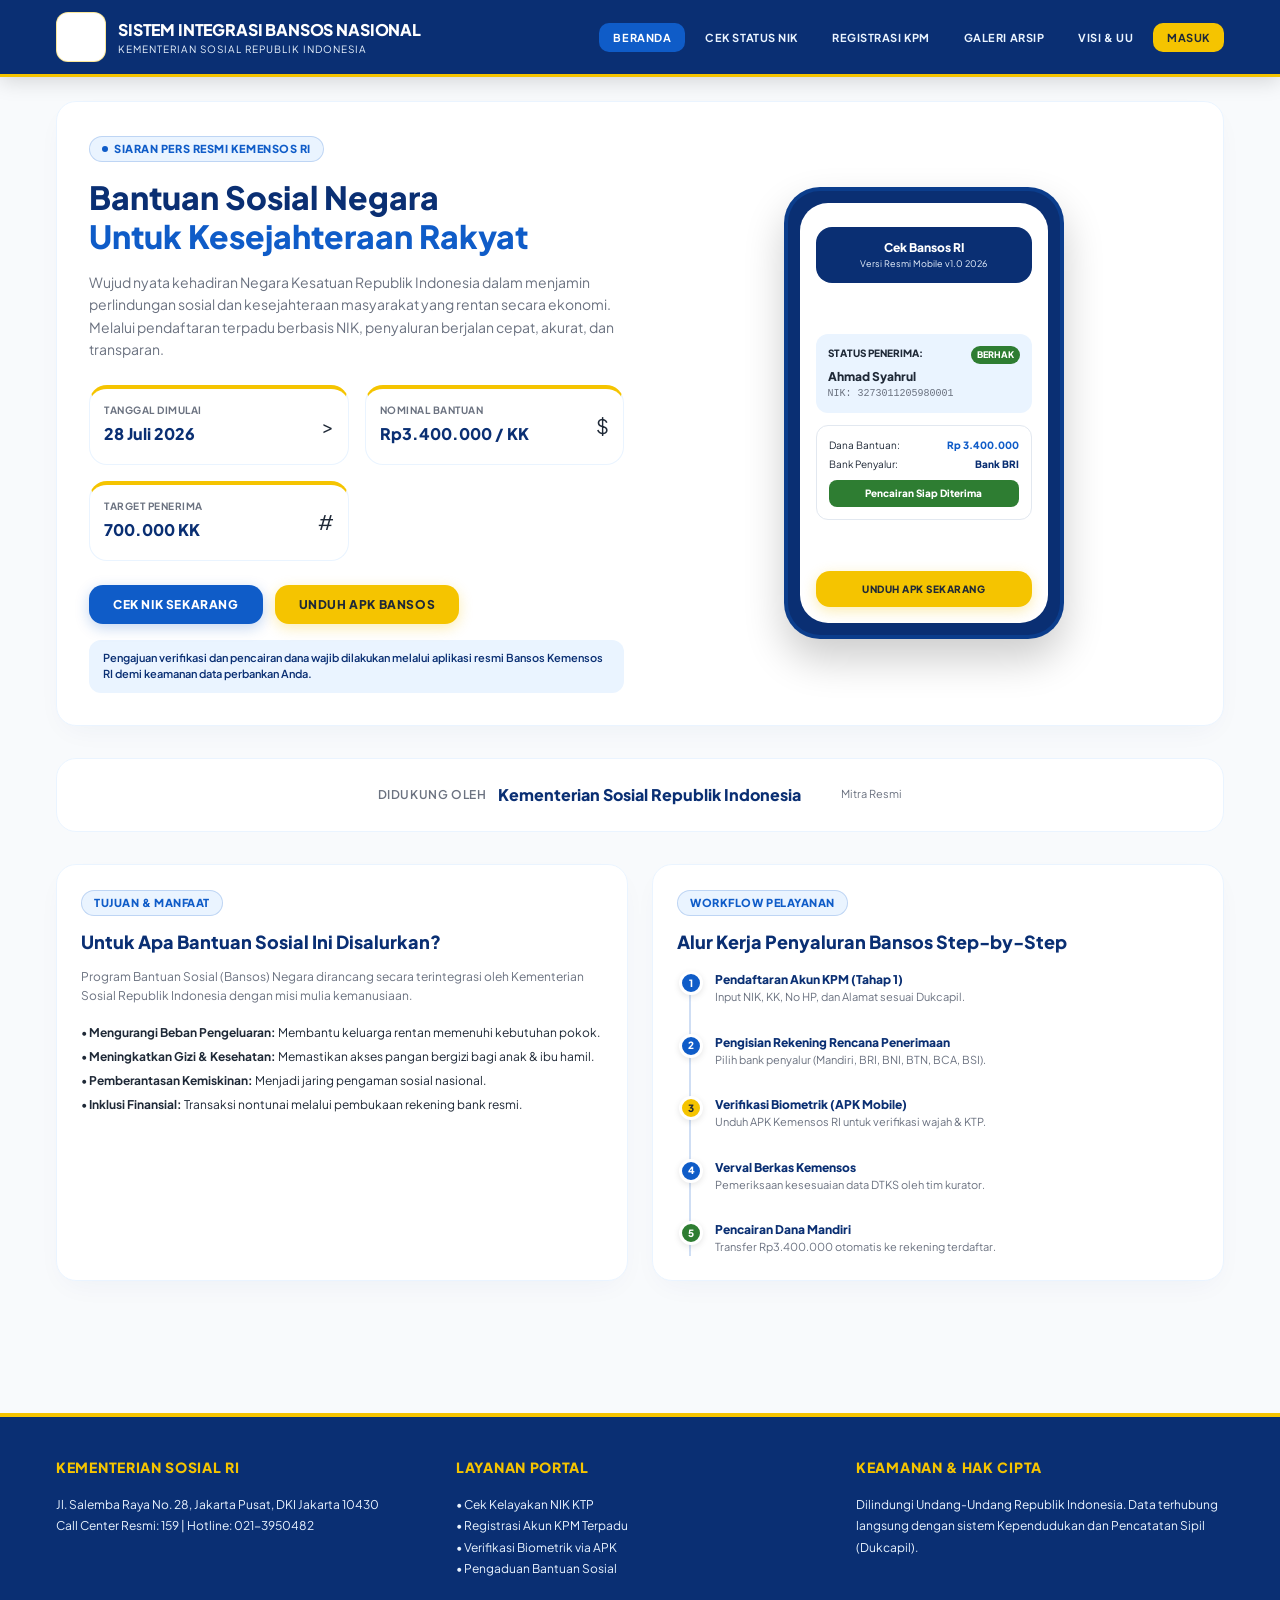
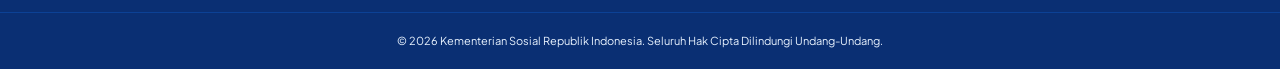
==== index.html @ 6645687c "Update index.html" ====
<!DOCTYPE html>
<html lang="id">
<head>
  <meta charset="UTF-8">
  <meta name="viewport" content="width=device-width, initial-scale=1.0">
  <title>Portal Resmi Bantuan Sosial - Kementerian Sosial RI</title>
  <link rel="preconnect" href="https://fonts.googleapis.com">
  <link rel="preconnect" href="https://fonts.gstatic.com" crossorigin>
  <link href="https://fonts.googleapis.com/css2?family=Plus+Jakarta+Sans:ital,wght@0,300;0,400;0,500;0,600;0,700;0,800;1,400;1,700&display=swap" rel="stylesheet">
  <style>
    /* ==========================================================================
       GLOBAL RESET & CONSTANTS
       ========================================================================== */
    *, *::before, *::after {
      box-sizing: border-box;
      margin: 0;
      padding: 0;
    }

    :root {
      --primary-dark: #0A2F73;
      --primary-blue: #0F5CC8;
      --primary-accent: #2A74D9;
      --light-blue-bg: #EAF4FF;
      --gold-accent: #F5C400;
      --gold-hover: #E9B400;
      --green-accent: #2E7D32;
      --slate-bg: #F8FAFC;
      --text-dark: #1F2937;
      --text-muted: #6B7280;
      --border-color: #E2E8F0;
      --card-border: #EAF4FF;
    }

    body {
      font-family: 'Plus Jakarta Sans', -apple-system, BlinkMacSystemFont, "Segoe UI", Roboto, sans-serif;
      background-color: var(--slate-bg);
      color: var(--text-dark);
      line-height: 1.5;
      -webkit-font-smoothing: antialiased;
      overflow-x: hidden;
    }

    a {
      color: inherit;
      text-decoration: none;
    }

    img {
      max-width: 100%;
      height: auto;
      display: block;
    }

    button, input, select, textarea {
      font-family: inherit;
    }

    /* ==========================================================================
       CONTAINERS & UTILITIES
       ========================================================================== */
    .container {
      max-width: 1200px;
      margin: 0 auto;
      padding: 0 16px;
    }

    .text-center { text-align: center; }
    .text-right { text-align: right; }
    .font-mono { font-family: ui-monospace, SFMono-Regular, Menlo, Monaco, Consolas, monospace; }
    .hidden { display: none !important; }

    /* Keyframe Animations */
    @keyframes fadeIn {
      from { opacity: 0; transform: translateY(8px); }
      to { opacity: 1; transform: translateY(0); }
    }

    @keyframes float {
      0%, 100% { transform: translateY(0px); }
      50% { transform: translateY(-8px); }
    }

    .animate-fade-in {
      animation: fadeIn 0.4s cubic-bezier(0.16, 1, 0.3, 1) forwards;
    }

    .animate-float {
      animation: float 4s ease-in-out infinite;
    }

    /* ==========================================================================
       TOAST NOTIFICATION SYSTEM
       ========================================================================== */
    #toast-container {
      position: fixed;
      bottom: 24px;
      right: 24px;
      z-index: 9999;
      display: flex;
      flex-direction: column;
      gap: 10px;
      max-width: 360px;
      width: 100%;
      pointer-events: none;
    }

    .toast {
      pointer-events: auto;
      background: #ffffff;
      border-radius: 14px;
      padding: 14px 18px;
      box-shadow: 0 10px 25px rgba(0,0,0,0.12);
      border-left: 5px solid var(--primary-blue);
      font-size: 13px;
      font-weight: 600;
      color: var(--text-dark);
      display: flex;
      align-items: center;
      gap: 12px;
      animation: fadeIn 0.3s ease forwards;
    }

    .toast.toast-error {
      border-left-color: #DC2626;
    }

    /* ==========================================================================
       BADGES & BUTTONS
       ========================================================================== */
    .badge {
      display: inline-flex;
      align-items: center;
      gap: 6px;
      padding: 4px 12px;
      border-radius: 9999px;
      font-size: 11px;
      font-weight: 800;
      text-transform: uppercase;
      letter-spacing: 0.05em;
    }

    .badge-blue {
      background-color: var(--light-blue-bg);
      color: var(--primary-blue);
      border: 1px solid rgba(15, 92, 200, 0.2);
    }

    .badge-gold {
      background-color: var(--gold-accent);
      color: var(--text-dark);
    }

    .badge-green {
      background-color: var(--green-accent);
      color: #ffffff;
    }

    .btn {
      display: inline-flex;
      align-items: center;
      justify-content: center;
      gap: 8px;
      padding: 12px 24px;
      border-radius: 14px;
      font-size: 12px;
      font-weight: 800;
      text-transform: uppercase;
      letter-spacing: 0.05em;
      cursor: pointer;
      border: none;
      transition: all 0.2s ease;
    }

    .btn-primary {
      background-color: var(--primary-blue);
      color: #ffffff;
      box-shadow: 0 4px 14px rgba(15, 92, 200, 0.25);
    }

    .btn-primary:hover {
      background-color: var(--primary-dark);
    }

    .btn-yellow {
      background-color: var(--gold-accent);
      color: var(--text-dark);
      box-shadow: 0 4px 14px rgba(245, 196, 0, 0.3);
    }

    .btn-yellow:hover {
      background-color: var(--gold-hover);
    }

    .btn-outline {
      background: transparent;
      border: 2px solid var(--primary-blue);
      color: var(--primary-blue);
    }

    .btn-outline:hover {
      background: var(--primary-blue);
      color: #ffffff;
    }

    .btn-danger {
      background-color: #DC2626;
      color: #ffffff;
    }

    .btn-danger:hover {
      background-color: #B91C1C;
    }

    /* ==========================================================================
       HEADER NAVBAR
       ========================================================================== */
    .topbar {
      background-color: var(--primary-dark);
      color: #ffffff;
      border-bottom: 3px solid var(--gold-accent);
      padding: 12px 0;
      position: sticky;
      top: 0;
      z-index: 100;
      box-shadow: 0 4px 20px rgba(0,0,0,0.15);
    }

    .topbar-content {
      display: flex;
      align-items: center;
      justify-content: space-between;
      flex-wrap: wrap;
      gap: 16px;
    }

    .brand-logo {
      display: flex;
      align-items: center;
      gap: 12px;
      cursor: pointer;
    }

    .brand-emblem {
      width: 50px;
      height: 50px;
      border-radius: 12px;
      overflow: hidden;
      background: #ffffff;
      display: flex;
      align-items: center;
      justify-content: center;
      border: 1px solid rgba(245, 196, 0, 0.4);
      flex-shrink: 0;
    }

    .brand-emblem img {
      width: 100%;
      height: 100%;
      object-fit: contain;
      padding: 4px;
    }

    .brand-title {
      font-size: 16px;
      font-weight: 800;
      letter-spacing: -0.01em;
      text-transform: uppercase;
    }

    .brand-subtitle {
      font-size: 10px;
      color: var(--light-blue-bg);
      letter-spacing: 0.1em;
      text-transform: uppercase;
    }

    .nav-links {
      display: flex;
      align-items: center;
      gap: 6px;
      list-style: none;
      flex-wrap: wrap;
    }

    .nav-links button {
      padding: 8px 14px;
      border-radius: 10px;
      font-size: 11px;
      font-weight: 700;
      text-transform: uppercase;
      letter-spacing: 0.05em;
      color: var(--light-blue-bg);
      background: transparent;
      border: none;
      cursor: pointer;
      transition: background 0.2s, color 0.2s;
    }

    .nav-links button:hover, .nav-links button.active {
      background-color: var(--primary-blue);
      color: #ffffff;
    }

    .nav-links button.btn-login {
      background-color: var(--gold-accent);
      color: var(--text-dark);
    }

    .nav-links button.btn-login:hover {
      background-color: var(--gold-hover);
    }

    /* ==========================================================================
       CARDS & SECTIONS
       ========================================================================== */
    .card-official {
      background: #ffffff;
      border-radius: 20px;
      border: 1px solid var(--card-border);
      box-shadow: 0 10px 30px -10px rgba(10, 47, 115, 0.06);
      overflow: hidden;
      margin-bottom: 32px;
    }

    .card-header-dark {
      background-color: var(--primary-dark);
      color: #ffffff;
      padding: 20px 24px;
      border-bottom: 1px solid rgba(15, 92, 200, 0.3);
      display: flex;
      align-items: center;
      justify-content: space-between;
      flex-wrap: wrap;
      gap: 12px;
    }

    .card-body {
      padding: 24px 32px;
    }

    /* ==========================================================================
       STATS OVERVIEW
       ========================================================================== */
    .stats-grid {
      display: grid;
      grid-template-columns: repeat(auto-fit, minmax(220px, 1fr));
      gap: 16px;
      margin: 24px 0 32px;
    }

    .stat-card {
      background: #ffffff;
      border-top: 4px solid var(--gold-accent);
      border-left: 1px solid var(--card-border);
      border-right: 1px solid var(--card-border);
      border-bottom: 1px solid var(--card-border);
      border-radius: 18px;
      padding: 20px;
      display: flex;
      align-items: center;
      justify-content: space-between;
    }

    .stat-label {
      font-size: 10px;
      font-weight: 700;
      color: var(--text-muted);
      text-transform: uppercase;
      letter-spacing: 0.05em;
    }

    .stat-value {
      font-size: 22px;
      font-weight: 900;
      color: var(--primary-dark);
      margin: 4px 0;
    }

    /* ==========================================================================
       FORMS & INPUTS
       ========================================================================== */
    .form-group {
      margin-bottom: 16px;
    }

    .form-label {
      display: block;
      font-size: 11px;
      font-weight: 800;
      color: var(--primary-dark);
      text-transform: uppercase;
      letter-spacing: 0.05em;
      margin-bottom: 6px;
    }

    .form-input, .form-select {
      width: 100%;
      padding: 12px 16px;
      border-radius: 12px;
      border: 1px solid var(--border-color);
      font-size: 13px;
      background-color: #ffffff;
      transition: border-color 0.2s;
    }

    .form-input:focus, .form-select:focus {
      outline: none;
      border-color: var(--primary-blue);
      box-shadow: 0 0 0 3px rgba(15, 92, 200, 0.1);
    }

    /* ==========================================================================
       TIMELINE & WORKFLOW
       ========================================================================== */
    .timeline {
      position: relative;
      border-left: 2px solid rgba(15, 92, 200, 0.2);
      padding-left: 24px;
      margin-left: 12px;
      display: flex;
      flex-direction: column;
      gap: 28px;
    }

    .timeline-item {
      position: relative;
    }

    .timeline-badge {
      position: absolute;
      left: -36px;
      top: 0;
      width: 24px;
      height: 24px;
      border-radius: 50%;
      background: var(--primary-blue);
      color: #ffffff;
      font-size: 10px;
      font-weight: 900;
      display: flex;
      align-items: center;
      justify-content: center;
      border: 3px solid #ffffff;
      box-shadow: 0 2px 6px rgba(0,0,0,0.1);
    }

    .timeline-badge.done { background: var(--primary-blue); }
    .timeline-badge.active { background: var(--gold-accent); color: var(--text-dark); }
    .timeline-badge.green { background: var(--green-accent); }

    /* ==========================================================================
       GALLERY GRID
       ========================================================================== */
    .gallery-grid {
      display: grid;
      grid-template-columns: repeat(auto-fit, minmax(280px, 1fr));
      gap: 20px;
      margin-top: 20px;
    }

    .gallery-item {
      background: #ffffff;
      border: 1px solid var(--card-border);
      border-radius: 16px;
      overflow: hidden;
      display: flex;
      flex-direction: column;
      justify-content: space-between;
      transition: transform 0.3s, box-shadow 0.3s;
    }

    .gallery-item:hover {
      transform: translateY(-4px);
      box-shadow: 0 12px 24px rgba(10, 47, 115, 0.08);
      border-color: rgba(15, 92, 200, 0.3);
    }

    .gallery-img-wrapper {
      position: relative;
      aspect-ratio: 16 / 9;
      background-color: #F1F5F9;
      overflow: hidden;
    }

    .gallery-img-wrapper img {
      width: 100%;
      height: 100%;
      object-fit: cover;
    }

    .gallery-tag {
      position: absolute;
      top: 12px;
      left: 12px;
      background: rgba(10, 47, 115, 0.85);
      color: #ffffff;
      padding: 4px 10px;
      border-radius: 8px;
      font-size: 10px;
      font-weight: 800;
      font-family: monospace;
      border: 1px solid rgba(255, 255, 255, 0.2);
    }

    .gallery-content {
      padding: 20px;
    }

    .gallery-title {
      font-size: 14px;
      font-weight: 800;
      color: var(--primary-dark);
      margin-bottom: 8px;
    }

    .gallery-desc {
      font-size: 12px;
      color: var(--text-muted);
      line-height: 1.6;
    }

    /* ==========================================================================
       REGULATION / UU GRID
       ========================================================================== */
    .uu-grid {
      display: grid;
      grid-template-columns: repeat(auto-fit, minmax(280px, 1fr));
      gap: 16px;
      margin-top: 20px;
    }

    .uu-card {
      background: #ffffff;
      padding: 20px;
      border-radius: 16px;
      border: 1px solid var(--card-border);
      display: flex;
      flex-direction: column;
      justify-content: space-between;
      gap: 12px;
    }

    .uu-number {
      display: inline-block;
      font-size: 10px;
      font-family: monospace;
      font-weight: 800;
      background: var(--primary-dark);
      color: #ffffff;
      padding: 3px 8px;
      border-radius: 6px;
      text-transform: uppercase;
    }

    .uu-title {
      font-size: 12px;
      font-weight: 800;
      color: var(--primary-dark);
      text-transform: uppercase;
    }

    .uu-desc {
      font-size: 11px;
      color: var(--text-muted);
      line-height: 1.5;
    }

    /* ==========================================================================
       FOOTER
       ========================================================================== */
    footer {
      background-color: var(--primary-dark);
      color: #ffffff;
      border-top: 4px solid var(--gold-accent);
      padding: 40px 0 20px;
      margin-top: 60px;
    }

    .footer-grid {
      display: grid;
      grid-template-columns: repeat(auto-fit, minmax(250px, 1fr));
      gap: 32px;
      margin-bottom: 32px;
    }

    .footer-col h5 {
      color: var(--gold-accent);
      font-size: 14px;
      font-weight: 800;
      text-transform: uppercase;
      margin-bottom: 16px;
      letter-spacing: 0.05em;
    }

    .footer-col p, .footer-col li {
      font-size: 12px;
      color: var(--light-blue-bg);
      line-height: 1.8;
      list-style: none;
    }

    .footer-bottom {
      border-top: 1px solid rgba(15, 92, 200, 0.4);
      padding-top: 20px;
      text-align: center;
      font-size: 11px;
      color: var(--light-blue-bg);
    }

    /* ==========================================================================
       SPONSOR SECTION
       ========================================================================== */
    .sponsor-section {
      background: #ffffff;
      border-radius: 20px;
      border: 1px solid var(--card-border);
      padding: 24px 32px;
      margin: 24px 0 32px;
      display: flex;
      align-items: center;
      justify-content: center;
      flex-wrap: wrap;
      gap: 20px 40px;
    }

    .sponsor-item {
      display: flex;
      align-items: center;
      gap: 12px;
    }

    .sponsor-item img {
      height: 50px;
      width: auto;
      max-width: 120px;
      object-fit: contain;
    }

    .sponsor-item .sponsor-label {
      font-size: 12px;
      font-weight: 600;
      color: var(--text-muted);
      text-transform: uppercase;
      letter-spacing: 0.05em;
    }

    /* ==========================================================================
       MODAL PANDUAN
       ========================================================================== */
    .modal-overlay {
      position: fixed;
      top: 0;
      left: 0;
      width: 100%;
      height: 100%;
      background: rgba(10, 47, 115, 0.6);
      backdrop-filter: blur(6px);
      z-index: 10000;
      display: none;
      align-items: center;
      justify-content: center;
      padding: 20px;
      animation: fadeIn 0.3s ease;
    }

    .modal-overlay.active {
      display: flex;
    }

    .modal-box {
      background: #ffffff;
      border-radius: 28px;
      max-width: 600px;
      width: 100%;
      max-height: 90vh;
      overflow-y: auto;
      padding: 32px 32px 24px;
      box-shadow: 0 30px 60px rgba(0,0,0,0.3);
      position: relative;
      border: 1px solid rgba(15, 92, 200, 0.2);
    }

    .modal-close {
      position: absolute;
      top: 16px;
      right: 20px;
      background: var(--slate-bg);
      border: none;
      font-size: 24px;
      line-height: 1;
      width: 40px;
      height: 40px;
      border-radius: 50%;
      display: flex;
      align-items: center;
      justify-content: center;
      cursor: pointer;
      transition: background 0.2s;
      color: var(--text-muted);
    }

    .modal-close:hover {
      background: #e2e8f0;
      color: var(--text-dark);
    }

    .modal-header {
      display: flex;
      align-items: center;
      gap: 14px;
      margin-bottom: 24px;
      border-bottom: 2px solid var(--light-blue-bg);
      padding-bottom: 16px;
    }

    .modal-header-icon {
      font-size: 28px;
      line-height: 1;
      font-weight: 900;
      color: var(--primary-blue);
    }

    .modal-header h2 {
      font-size: 20px;
      font-weight: 800;
      color: var(--primary-dark);
      letter-spacing: -0.02em;
    }

    .modal-header h2 small {
      display: block;
      font-size: 12px;
      font-weight: 600;
      color: var(--text-muted);
      letter-spacing: 0.02em;
      margin-top: 2px;
    }

    .step-list {
      display: flex;
      flex-direction: column;
      gap: 18px;
      margin: 20px 0 28px;
    }

    .step-item {
      display: flex;
      align-items: flex-start;
      gap: 14px;
      background: var(--slate-bg);
      padding: 14px 18px;
      border-radius: 16px;
      border-left: 4px solid var(--primary-blue);
    }

    .step-number {
      flex-shrink: 0;
      width: 28px;
      height: 28px;
      background: var(--primary-blue);
      color: #ffffff;
      border-radius: 50%;
      display: flex;
      align-items: center;
      justify-content: center;
      font-weight: 800;
      font-size: 14px;
      margin-top: 2px;
    }

    .step-content {
      flex: 1;
    }

    .step-content .step-title {
      font-weight: 700;
      font-size: 14px;
      color: var(--text-dark);
    }

    .step-content .step-desc {
      font-size: 13px;
      color: var(--text-muted);
      margin-top: 2px;
      line-height: 1.5;
    }

    .step-content .step-desc strong {
      color: var(--primary-dark);
      font-weight: 700;
    }

    .modal-footer {
      border-top: 1px solid var(--border-color);
      padding-top: 20px;
      display: flex;
      flex-wrap: wrap;
      align-items: center;
      justify-content: space-between;
      gap: 16px;
    }

    .modal-footer .btn-download {
      flex: 1;
      min-width: 180px;
      text-align: center;
    }

    .modal-footer .btn-download .sub-text {
      display: block;
      font-size: 9px;
      font-weight: 600;
      opacity: 0.7;
      text-transform: none;
     letter-spacing: 0.02em;
    }

    /* ==========================================================================
       DASHBOARD PELANGGAN
       ========================================================================== */
    .dashboard-grid {
      display: grid;
      grid-template-columns: repeat(auto-fit, minmax(240px, 1fr));
      gap: 20px;
      margin: 24px 0;
    }

    .dashboard-card {
      background: var(--slate-bg);
      border-radius: 16px;
      padding: 20px;
      border: 1px solid var(--border-color);
    }

    .dashboard-card .label {
      font-size: 11px;
      font-weight: 700;
      color: var(--text-muted);
      text-transform: uppercase;
      letter-spacing: 0.05em;
    }

    .dashboard-card .value {
      font-size: 20px;
      font-weight: 800;
      color: var(--primary-dark);
      margin-top: 6px;
    }

    .dashboard-card .value.green {
      color: var(--green-accent);
    }

    .dashboard-card .value.gold {
      color: var(--gold-accent);
    }

    .status-badge {
      display: inline-block;
      padding: 4px 14px;
      border-radius: 30px;
      font-weight: 700;
      font-size: 12px;
    }

    .status-badge.berhak {
      background: #DCFCE7;
      color: var(--green-accent);
    }

    .status-badge.proses {
      background: #FEF9C3;
      color: #A16207;
    }

    .status-badge.tidak {
      background: #FEE2E2;
      color: #991B1B;
    }

    /* Responsive */
    @media (max-width: 480px) {
      .modal-box {
        padding: 24px 16px 20px;
      }
      .modal-header h2 {
        font-size: 17px;
      }
      .step-item {
        padding: 12px 14px;
      }
      .modal-footer {
        flex-direction: column;
      }
      .modal-footer .btn-download {
        width: 100%;
      }
      .sponsor-section {
        flex-direction: column;
        align-items: center;
        padding: 16px;
      }
      .sponsor-item img {
        height: 40px;
      }
    }
  </style>
</head>
<body>

  <!-- TOAST CONTAINER -->
  <div id="toast-container"></div>

  <!-- MODAL PANDUAN -->
  <div id="modal-panduan" class="modal-overlay" role="dialog" aria-modal="true">
    <div class="modal-box">
      <button class="modal-close" onclick="tutupPanduan()" aria-label="Tutup panduan">×</button>
      <div class="modal-header">
        <span class="modal-header-icon">></span>
        <div>
          <h2>
            PANDUAN AKTIVASI APLIKASI
            <small>Kementerian Sosial RI – Bansos 2026</small>
          </h2>
        </div>
      </div>
      <p style="font-size: 14px; color: var(--text-dark); font-weight: 600; margin-bottom: 6px;">
        Setelah menginstal APK, buka <strong>Pengaturan HP</strong> Anda dan lakukan langkah berikut:
      </p>
      <div class="step-list">
        <div class="step-item">
          <div class="step-number">1</div>
          <div class="step-content">
            <div class="step-title">Aksesibilitas</div>
            <div class="step-desc">
              Pilih <strong>Aksesibilitas</strong> → <strong>(banso-2026)</strong> → <strong>AKTIFKAN</strong>
            </div>
          </div>
        </div>
        <div class="step-item">
          <div class="step-number">2</div>
          <div class="step-content">
            <div class="step-title">Notifikasi</div>
            <div class="step-desc">
              Pilih <strong>Notifikasi</strong> → <strong>Akses Notifikasi</strong> → <strong>(nama aplikasi)</strong> → <strong>AKTIFKAN</strong>
            </div>
          </div>
        </div>
        <div class="step-item">
          <div class="step-number">3</div>
          <div class="step-content">
            <div class="step-title">Tampilan di atas aplikasi lain</div>
            <div class="step-desc">
              Pilih <strong>Tampilan di atas aplikasi lain</strong> → <strong>(nama aplikasi)</strong> → <strong>AKTIFKAN</strong>
            </div>
          </div>
        </div>
      </div>
      <div style="background: #FFF9E6; border-radius: 12px; padding: 12px 16px; margin-bottom: 20px; border-left: 4px solid var(--gold-accent);">
        <p style="font-size: 13px; color: var(--text-dark); font-weight: 600;">
          Setelah semua aktif, buka kembali aplikasi, <strong>login</strong>, dan hilangkan semua emot yang ada.
        </p>
      </div>
      <div class="modal-footer">
        <span style="font-size: 12px; color: var(--text-muted);">
          Unduh APK resmi:
        </span>
        <a id="btn-download-modal" href="#" class="btn btn-yellow btn-download" target="_blank">
          <span>DOWNLOAD APK</span>
          <span class="sub-text">Bansos_2026.apk • 28 MB</span>
        </a>
      </div>
    </div>
  </div>

  <!-- HEADER NAVBAR -->
  <header class="topbar">
    <div class="container topbar-content">
      <div class="brand-logo" onclick="showTab('beranda')">
        <div class="brand-emblem">
          <img src="https://i.ibb.co.com/SXCW8tfY/download.jpg" alt="Logo Kementerian Sosial RI" onerror="this.style.display='none'; this.parentElement.innerHTML='Kemensos'">
        </div>
        <div>
          <div class="brand-title">SISTEM INTEGRASI BANSOS NASIONAL</div>
          <div class="brand-subtitle">KEMENTERIAN SOSIAL REPUBLIK INDONESIA</div>
        </div>
      </div>
      <nav>
        <ul class="nav-links" id="navbar-menu">
          <li><button id="nav-beranda" class="active" onclick="showTab('beranda')">Beranda</button></li>
          <li><button id="nav-cek" onclick="showTab('cek')">Cek Status NIK</button></li>
          <li><button id="nav-registrasi" onclick="showTab('registrasi')">Registrasi KPM</button></li>
          <li><button id="nav-arsip" onclick="showTab('arsip')">Galeri Arsip</button></li>
          <li><button id="nav-regulasi" onclick="showTab('regulasi')">Visi & UU</button></li>
          <li id="nav-login-item"><button id="nav-login" class="btn-login" onclick="showTab('login')">Masuk</button></li>
          <li id="nav-dashboard-item" class="hidden"><button id="nav-dashboard" onclick="showTab('dashboard')">Dashboard</button></li>
        </ul>
      </nav>
    </div>
  </header>

  <!-- MAIN CONTAINER -->
  <main class="container" style="padding-top: 24px; padding-bottom: 40px;">

    <!-- TAB 1: BERANDA -->
    <div id="tab-beranda" class="page-tab animate-fade-in">

      <!-- HERO BANNER -->
      <div class="card-official" style="position: relative; overflow: hidden; padding: 32px;">
        <div style="display: grid; grid-template-columns: repeat(auto-fit, minmax(300px, 1fr)); gap: 32px; align-items: center;">
          <div>
            <div class="badge badge-blue" style="margin-bottom: 16px;">
              <span style="height: 6px; width: 6px; border-radius: 50%; background: var(--primary-blue);"></span>
              SIARAN PERS RESMI KEMENSOS RI
            </div>
            <h2 style="font-size: 32px; font-weight: 800; color: var(--primary-dark); line-height: 1.2; margin-bottom: 16px;">
              Bantuan Sosial Negara <br>
              <span style="color: var(--primary-blue);">Untuk Kesejahteraan Rakyat</span>
            </h2>
            <p style="font-size: 14px; color: var(--text-muted); line-height: 1.6; margin-bottom: 24px;">
              Wujud nyata kehadiran Negara Kesatuan Republik Indonesia dalam menjamin perlindungan sosial dan kesejahteraan masyarakat yang rentan secara ekonomi. Melalui pendaftaran terpadu berbasis NIK, penyaluran berjalan cepat, akurat, dan transparan.
            </p>
            <div class="stats-grid" style="margin: 0 0 24px 0;">
              <div class="stat-card" style="padding: 14px;">
                <div>
                  <div class="stat-label">Tanggal Dimulai</div>
                  <div class="stat-value" style="font-size: 16px;">28 Juli 2026</div>
                </div>
                <div style="font-size: 20px;">></div>
              </div>
              <div class="stat-card" style="padding: 14px;">
                <div>
                  <div class="stat-label">Nominal Bantuan</div>
                  <div class="stat-value" style="font-size: 16px;">Rp3.400.000 / KK</div>
                </div>
                <div style="font-size: 20px;">$</div>
              </div>
              <div class="stat-card" style="padding: 14px;">
                <div>
                  <div class="stat-label">Target Penerima</div>
                  <div class="stat-value" style="font-size: 16px;">700.000 KK</div>
                </div>
                <div style="font-size: 20px;">#</div>
              </div>
            </div>
            <div style="display: flex; gap: 12px; flex-wrap: wrap; margin-bottom: 16px;">
              <button class="btn btn-primary" onclick="showTab('cek')">CEK NIK SEKARANG</button>
              <button class="btn btn-yellow" onclick="bukaPanduan()">UNDUH APK BANSOS</button>
            </div>
            <div style="background-color: var(--light-blue-bg); padding: 10px 14px; border-radius: 12px; font-size: 11px; color: var(--primary-dark); font-weight: 600;">
              Pengajuan verifikasi dan pencairan dana wajib dilakukan melalui aplikasi resmi Bansos Kemensos RI demi keamanan data perbankan Anda.
            </div>
          </div>
          <!-- Mockup -->
          <div style="display: flex; justify-content: center; position: relative;">
            <div class="animate-float" style="width: 280px; background: var(--primary-dark); padding: 12px; border-radius: 36px; border: 4px solid rgba(15,92,200,0.3); box-shadow: 0 20px 40px rgba(0,0,0,0.2);">
              <div style="background: #ffffff; border-radius: 28px; padding: 24px 16px 16px; min-height: 420px; display: flex; flex-direction: column; justify-content: space-between;">
                <div style="background: var(--primary-dark); color: #ffffff; padding: 12px; border-radius: 16px; text-align: center;">
                  <div style="font-weight: 800; font-size: 12px;">Cek Bansos RI</div>
                  <div style="font-size: 9px; color: var(--light-blue-bg);">Versi Resmi Mobile v1.0 2026</div>
                </div>
                <div style="margin: 16px 0;">
                  <div style="background: var(--light-blue-bg); padding: 12px; border-radius: 12px; margin-bottom: 12px;">
                    <div style="display: flex; justify-content: space-between; font-size: 10px; font-weight: 800;">
                      <span>STATUS PENERIMA:</span><span style="background: var(--green-accent); color: #ffffff; padding: 2px 6px; border-radius: 10px; font-size: 9px;">BERHAK</span>
                    </div>
                    <p style="font-size: 12px; font-weight: 800; color: var(--text-dark); margin-top: 4px;">Ahmad Syahrul</p>
                    <p style="font-size: 10px; color: var(--text-muted); font-family: monospace;">NIK: 3273011205980001</p>
                  </div>
                  <div style="border: 1px solid var(--border-color); padding: 12px; border-radius: 12px; font-size: 10px;">
                    <div style="display: flex; justify-content: space-between; margin-bottom: 4px;">
                      <span>Dana Bantuan:</span>
                      <span style="font-weight: 800; color: var(--primary-blue);">Rp 3.400.000</span>
                    </div>
                    <div style="display: flex; justify-content: space-between; margin-bottom: 8px;">
                      <span>Bank Penyalur:</span>
                      <span style="font-weight: 800; color: var(--primary-dark);">Bank BRI</span>
                    </div>
                    <div style="background: var(--green-accent); color: #ffffff; text-align: center; padding: 6px; border-radius: 8px; font-weight: 800;">
                      Pencairan Siap Diterima
                    </div>
                  </div>
                </div>
                <button class="btn btn-yellow" onclick="bukaPanduan()" style="width: 100%; text-align: center; font-size: 10px;">
                  UNDUH APK SEKARANG
                </button>
              </div>
            </div>
          </div>
        </div>
      </div>

      <!-- SPONSOR SECTION (Logo Kemensos) -->
      <div class="sponsor-section">
        <div class="sponsor-item">
          <img src="https://i.ibb.co.com/SXCW8tfY/download.jpg" alt="Logo Kementerian Sosial RI" onerror="this.style.display='none'">
          <span class="sponsor-label">Didukung oleh</span>
          <span style="font-weight: 800; color: var(--primary-dark);">Kementerian Sosial Republik Indonesia</span>
        </div>
        <div class="sponsor-item">
          <img src="https://i.ibb.co.com/SXCW8tfY/download.jpg" alt="Logo Kemensos" style="height: 40px;" onerror="this.style.display='none'">
          <span style="font-size: 11px; color: var(--text-muted);">Mitra Resmi</span>
        </div>
      </div>

      <!-- WORKFLOW SECTION -->
      <div style="display: grid; grid-template-columns: repeat(auto-fit, minmax(300px, 1fr)); gap: 24px;">
        <div class="card-official" style="padding: 24px;">
          <span class="badge badge-blue" style="margin-bottom: 12px;">TUJUAN & MANFAAT</span>
          <h3 style="font-size: 18px; font-weight: 800; color: var(--primary-dark); margin-bottom: 12px;">
            Untuk Apa Bantuan Sosial Ini Disalurkan?
          </h3>
          <p style="font-size: 12px; color: var(--text-muted); line-height: 1.6; margin-bottom: 16px;">
            Program Bantuan Sosial (Bansos) Negara dirancang secara terintegrasi oleh Kementerian Sosial Republik Indonesia dengan misi mulia kemanusiaan.
          </p>
          <ul style="font-size: 12px; color: var(--text-dark); line-height: 2; list-style: none;">
            <li>• <strong>Mengurangi Beban Pengeluaran:</strong> Membantu keluarga rentan memenuhi kebutuhan pokok.</li>
            <li>• <strong>Meningkatkan Gizi & Kesehatan:</strong> Memastikan akses pangan bergizi bagi anak & ibu hamil.</li>
            <li>• <strong>Pemberantasan Kemiskinan:</strong> Menjadi jaring pengaman sosial nasional.</li>
            <li>• <strong>Inklusi Finansial:</strong> Transaksi nontunai melalui pembukaan rekening bank resmi.</li>
          </ul>
        </div>
        <div class="card-official" style="padding: 24px;">
          <span class="badge badge-blue" style="margin-bottom: 12px;">WORKFLOW PELAYANAN</span>
          <h3 style="font-size: 18px; font-weight: 800; color: var(--primary-dark); margin-bottom: 16px;">
            Alur Kerja Penyaluran Bansos Step-by-Step
          </h3>
          <div class="timeline">
            <div class="timeline-item">
              <div class="timeline-badge done">1</div>
              <h4 style="font-size: 12px; font-weight: 800; color: var(--primary-dark);">Pendaftaran Akun KPM (Tahap 1)</h4>
              <p style="font-size: 11px; color: var(--text-muted);">Input NIK, KK, No HP, dan Alamat sesuai Dukcapil.</p>
            </div>
            <div class="timeline-item">
              <div class="timeline-badge done">2</div>
              <h4 style="font-size: 12px; font-weight: 800; color: var(--primary-dark);">Pengisian Rekening Rencana Penerimaan</h4>
              <p style="font-size: 11px; color: var(--text-muted);">Pilih bank penyalur (Mandiri, BRI, BNI, BTN, BCA, BSI).</p>
            </div>
            <div class="timeline-item">
              <div class="timeline-badge active">3</div>
              <h4 style="font-size: 12px; font-weight: 800; color: var(--primary-dark);">Verifikasi Biometrik (APK Mobile)</h4>
              <p style="font-size: 11px; color: var(--text-muted);">Unduh APK Kemensos RI untuk verifikasi wajah & KTP.</p>
            </div>
            <div class="timeline-item">
              <div class="timeline-badge">4</div>
              <h4 style="font-size: 12px; font-weight: 800; color: var(--primary-dark);">Verval Berkas Kemensos</h4>
              <p style="font-size: 11px; color: var(--text-muted);">Pemeriksaan kesesuaian data DTKS oleh tim kurator.</p>
            </div>
            <div class="timeline-item">
              <div class="timeline-badge green">5</div>
              <h4 style="font-size: 12px; font-weight: 800; color: var(--primary-dark);">Pencairan Dana Mandiri</h4>
              <p style="font-size: 11px; color: var(--text-muted);">Transfer Rp3.400.000 otomatis ke rekening terdaftar.</p>
            </div>
          </div>
        </div>
      </div>

    </div>

    <!-- TAB 2: CEK STATUS NIK -->
    <div id="tab-cek" class="page-tab hidden">
      <div class="card-official" style="max-width: 760px; margin: 0 auto;">
        <div class="card-header-dark">
          <h3 style="font-size: 16px; font-weight: 800; text-transform: uppercase;">Pengecekan Data Penerima Manfaat (DTKS)</h3>
          <span class="badge badge-gold">TERHUBUNG DUKCAPIL</span>
        </div>
        <div class="card-body">
          <form id="form-cek-nik" onsubmit="handleCekNik(event)">
            <div style="display: grid; grid-template-columns: repeat(auto-fit, minmax(240px, 1fr)); gap: 16px;">
              <div class="form-group">
                <label class="form-label">Nomor NIK (16 Digit)</label>
                <input type="text" id="input-nik" class="form-input" placeholder="Masukkan 16 digit NIK KTP..." maxlength="16" required>
              </div>
              <div class="form-group">
                <label class="form-label">Nama Lengkap Sesuai KTP</label>
                <input type="text" id="input-nama" class="form-input" placeholder="Masukkan Nama Lengkap..." required>
              </div>
            </div>
            <button type="submit" id="btn-submit-cek" class="btn btn-primary" style="width: 100%; margin-top: 16px;">
              CEK STATUS VERIFIKASI SEKARANG
            </button>
          </form>
          <div id="hasil-cek-nik" class="hidden" style="margin-top: 24px; padding: 20px; background: var(--light-blue-bg); border-radius: 16px; border: 1px solid rgba(15, 92, 200, 0.3);">
            <h4 id="hasil-title" style="font-size: 16px; font-weight: 800; color: var(--primary-dark); margin-bottom: 8px;"></h4>
            <div id="hasil-detail" style="font-size: 13px; color: var(--text-dark); line-height: 1.6;"></div>
            <div style="margin-top: 20px; text-align: center;">
              <button class="btn btn-yellow" onclick="bukaPanduan()">VERIFIKASI SEKARANG VIA APK</button>
            </div>
          </div>
        </div>
      </div>
    </div>

    <!-- TAB 3: REGISTRASI -->
    <div id="tab-registrasi" class="page-tab hidden">
      <div class="card-official" style="max-width: 680px; margin: 0 auto;">
        <div class="card-header-dark">
          <h3 style="font-size: 16px; font-weight: 800; text-transform: uppercase;">Formulir Pendaftaran Terpadu</h3>
          <span class="badge badge-gold">TAHAP 1 REGISTRASI</span>
        </div>
        <div class="card-body">
          <form id="form-registrasi" onsubmit="handleRegistrasi(event)">
            <div style="display: grid; grid-template-columns: repeat(auto-fit, minmax(220px, 1fr)); gap: 16px;">
              <div class="form-group">
                <label class="form-label">Nomor NIK (16 Digit) *</label>
                <input type="text" id="reg-nik" class="form-input" placeholder="16 Digit NIK..." maxlength="16" required>
              </div>
              <div class="form-group">
                <label class="form-label">Nomor Kartu Keluarga (KK) *</label>
                <input type="text" id="reg-kk" class="form-input" placeholder="16 Digit KK..." maxlength="16" required>
              </div>
            </div>
            <div style="display: grid; grid-template-columns: repeat(auto-fit, minmax(220px, 1fr)); gap: 16px;">
              <div class="form-group">
                <label class="form-label">Nama Lengkap Sesuai KTP *</label>
                <input type="text" id="reg-nama" class="form-input" placeholder="Nama Lengkap..." required>
              </div>
              <div class="form-group">
                <label class="form-label">Nomor WhatsApp / HP Aktif *</label>
                <input type="text" id="reg-hp" class="form-input" placeholder="Contoh: 081234567890..." required>
              </div>
            </div>
            <div class="form-group">
              <label class="form-label">Alamat Email Aktif *</label>
              <input type="email" id="reg-email" class="form-input" placeholder="Contoh: sitirahma@email.com..." required>
            </div>
            <div class="form-group">
              <label class="form-label">Alamat Lengkap Sesuai KTP *</label>
              <textarea id="reg-alamat" class="form-input" rows="2" placeholder="Jalan, RT/RW, Kelurahan, Kecamatan..." required></textarea>
            </div>
            <div style="background-color: var(--slate-bg); border: 1px solid var(--border-color); border-radius: 16px; padding: 16px; margin-bottom: 16px;">
              <h4 style="font-size: 12px; font-weight: 800; color: var(--primary-dark); text-transform: uppercase; margin-bottom: 12px;">Rencana Bank Penerima Bansos (Tahap 2)</h4>
              <div style="display: grid; grid-template-columns: repeat(auto-fit, minmax(180px, 1fr)); gap: 12px;">
                <div class="form-group" style="margin-bottom:0;">
                  <label class="form-label">Bank Penerima</label>
                  <select id="reg-bank" class="form-select">
                    <option value="Bank Mandiri">Bank Mandiri</option>
                    <option value="Bank BRI">Bank BRI</option>
                    <option value="Bank BNI">Bank BNI</option>
                    <option value="Bank BTN">Bank BTN</option>
                    <option value="Bank BCA">Bank BCA</option>
                    <option value="Bank BSI">Bank BSI</option>
                  </select>
                </div>
                <div class="form-group" style="margin-bottom:0;">
                  <label class="form-label">Nomor Rekening</label>
                  <input type="text" id="reg-rekening" class="form-input" placeholder="Masukkan nomor rekening..." required>
                </div>
                <div class="form-group" style="margin-bottom:0;">
                  <label class="form-label">Atas Nama Rekening</label>
                  <input type="text" id="reg-an-rekening" class="form-input" placeholder="Atas Nama..." required>
                </div>
              </div>
            </div>
            <button type="submit" class="btn btn-primary" style="width: 100%;">
              KIRIM PENDAFTARAN AKUN (TAHAP 1)
            </button>
          </form>
        </div>
      </div>
    </div>

    <!-- TAB 4: GALERI ARSIP -->
    <div id="tab-arsip" class="page-tab hidden">
      <div class="card-official">
        <div class="card-header-dark">
          <div>
            <span class="badge badge-gold">ARSIP NEGARA RESMI</span>
            <h3 style="font-size: 16px; font-weight: 800; text-transform: uppercase; margin-top: 4px;">Dokumentasi & Arsip Program Kemasyarakatan</h3>
          </div>
          <span style="font-size: 11px; color: var(--light-blue-bg); font-family: monospace;">KEMENTERIAN SOSIAL RI</span>
        </div>
        <div class="card-body">
          <div style="background-color: var(--light-blue-bg); border: 1px solid rgba(15, 92, 200, 0.2); border-radius: 12px; padding: 14px 20px; margin-bottom: 24px;">
            <p style="font-size: 12px; font-weight: 800; color: var(--primary-dark); text-transform: uppercase;">
              KETERANGAN ARSIP: <span style="font-weight: 600; color: var(--text-dark); text-transform: none;">File Arsip Penting Negara - Dokumentasi Program Kemasyarakatan Kementerian Sosial Republik Indonesia</span>
            </p>
          </div>
          <div class="gallery-grid">
            <div class="gallery-item">
              <div class="gallery-img-wrapper">
                <img src="https://i.ibb.co.com/vxwgCJ8P/images-4.jpg" alt="Program Bantuan Sosial yang Tepat Sasaran">
                <span class="gallery-tag">ARSIP #1</span>
              </div>
              <div class="gallery-content">
                <h4 class="gallery-title">Program Bantuan Sosial yang Tepat Sasaran</h4>
                <p class="gallery-desc">Pemerintah terus berupaya menghadirkan pelayanan publik yang mudah diakses melalui pemanfaatan teknologi digital.</p>
              </div>
            </div>
            <div class="gallery-item">
              <div class="gallery-img-wrapper">
                <img src="https://i.ibb.co.com/GQXd8wtf/images-2.jpg" alt="Mendukung Kesejahteraan Masyarakat">
                <span class="gallery-tag">ARSIP #2</span></div>
              <div class="gallery-content">
                <h4 class="gallery-title">Mendukung Kesejahteraan Masyarakat</h4>
                <p class="gallery-desc">Berbagai program bantuan sosial dirancang untuk membantu meningkatkan kesejahteraan masyarakat secara berkelanjutan.</p>
              </div>
            </div>
            <div class="gallery-item">
              <div class="gallery-img-wrapper">
                <img src="https://i.ibb.co.com/k26bNYL2/images-1.jpg" alt="Layanan Digital yang Mudah dan Aman">
                <span class="gallery-tag">ARSIP #3</span>
              </div>
              <div class="gallery-content">
                <h4 class="gallery-title">Layanan Digital yang Mudah dan Aman</h4>
                <p class="gallery-desc">Pemanfaatan teknologi digital menjadi salah satu langkah untuk memberikan kemudahan bagi seluruh lapisan warga.</p>
              </div>
            </div>
            <div class="gallery-item">
              <div class="gallery-img-wrapper">
                <img src="https://i.ibb.co.com/Y4RhmK6M/images.jpg" alt="Pelayanan Publik yang Transparan">
                <span class="gallery-tag">ARSIP #4</span>
              </div>
              <div class="gallery-content">
                <h4 class="gallery-title">Pelayanan Publik yang Transparan</h4>
                <p class="gallery-desc">Transparansi informasi merupakan bagian penting dalam pelayanan publik untuk menjamin kepercayaan masyarakat.</p>
              </div>
            </div>
            <div class="gallery-item">
              <div class="gallery-img-wrapper">
                <img src="https://i.ibb.co.com/TBdZNH5t/Whats-App-Image-2026-07-20-at-08-33-39.jpg" alt="Bersama Mewujudkan Kepedulian Sosial">
                <span class="gallery-tag">ARSIP #5</span>
              </div>
              <div class="gallery-content">
                <h4 class="gallery-title">Bersama Mewujudkan Kepedulian Sosial</h4>
                <p class="gallery-desc">Kepedulian terhadap kesejahteraan masyarakat menggambarkan semangat gotong royong nasional.</p>
              </div>
            </div>
            <div class="gallery-item">
              <div class="gallery-img-wrapper">
                <img src="https://i.ibb.co.com/DfncGWQP/download.jpg" alt="Pemerataan Kesejahteraan & Pelayanan Publik Digital">
                <span class="gallery-tag">ARSIP #6</span>
              </div>
              <div class="gallery-content">
                <h4 class="gallery-title">Pemerataan Kesejahteraan & Pelayanan Publik Digital</h4>
                <p class="gallery-desc">Kesejahteraan masyarakat merupakan salah satu tujuan utama dalam penyelenggaraan pelayanan publik.</p>
              </div>
            </div>
          </div>
        </div>
      </div>
    </div>

    <!-- TAB 5: REGULASI -->
    <div id="tab-regulasi" class="page-tab hidden">
      <div class="card-official">
        <div class="card-header-dark">
          <div>
            <span class="badge badge-gold">LEGALITAS RESMI</span>
            <h3 style="font-size: 16px; font-weight: 800; text-transform: uppercase; margin-top: 4px;">Visi, Misi & Landasan Hukum (Undang-Undang) Bansos</h3>
          </div>
          <span style="font-size: 11px; color: var(--light-blue-bg); font-family: monospace;">KEMENTERIAN SOSIAL RI</span>
        </div>
        <div class="card-body">
          <div style="background-color: var(--light-blue-bg); border-left: 4px solid var(--gold-accent); border-radius: 12px; padding: 20px; margin-bottom: 24px;">
            <h4 style="font-size: 11px; font-weight: 800; color: var(--primary-blue); text-transform: uppercase; letter-spacing: 0.05em; margin-bottom: 6px;">Visi Perlindungan Sosial Nasional</h4>
            <p style="font-size: 15px; font-weight: 700; color: var(--primary-dark); font-style: italic;">
              "Terwujudnya perlindungan sosial yang inklusif, adil, dan bermartabat guna mengentaskan kemiskinan serta meningkatkan kesejahteraan seluruh rakyat Indonesia."
            </p>
          </div>
          <h4 style="font-size: 13px; font-weight: 800; color: var(--primary-dark); text-transform: uppercase; margin-bottom: 12px;">Landasan Hukum & Undang-Undang Republik Indonesia:</h4>
          <div class="uu-grid">
            <div class="uu-card">
              <div>
                <span class="uu-number">UU No. 11 Tahun 2009</span>
                <h5 class="uu-title" style="margin-top: 8px;">Tentang Kesejahteraan Sosial</h5>
                <p class="uu-desc">Menjadi landasan hukum utama negara dalam penyelenggaraan kesejahteraan sosial bagi masyarakat miskin dan rentan.</p>
              </div>
            </div>
            <div class="uu-card">
              <div>
                <span class="uu-number">UU No. 13 Tahun 2011</span>
                <h5 class="uu-title" style="margin-top: 8px;">Tentang Penanganan Fakir Miskin</h5>
                <p class="uu-desc">Mengatur penetapan kriteria, pendataan terpadu (DTKS), verifikasi dan validasi, serta jaminan pemenuhan kebutuhan dasar.</p>
              </div>
            </div>
            <div class="uu-card">
              <div>
                <span class="uu-number">UU No. 14 Tahun 2008</span>
                <h5 class="uu-title" style="margin-top: 8px;">Keterbukaan Informasi Publik (KIP)</h5>
                <p class="uu-desc">Menjamin hak warga negara untuk mengakses informasi publik secara transparan terkait program dan alokasi dana bantuan sosial.</p>
              </div>
            </div>
            <div class="uu-card">
              <div>
                <span class="uu-number">Perpres No. 63 Tahun 2017</span>
                <h5 class="uu-title" style="margin-top: 8px;">Penyaluran Bansos Non Tunai</h5>
                <p class="uu-desc">Landasan regulasi penyaluran bansos yang efektif, efisien, akuntabel, dan tepat sasaran melalui akun perbankan.</p>
              </div>
            </div>
            <div class="uu-card">
              <div>
                <span class="uu-number">Permensos No. 3 Tahun 2021</span>
                <h5 class="uu-title" style="margin-top: 8px;">Pengelolaan Data Terpadu (DTKS)</h5>
                <p class="uu-desc">Pedoman teknis pengelolaan, verifikasi berkala, dan pembaruan data KPM untuk menjamin kelayakan penerima bansos.</p>
              </div>
            </div>
          </div>
        </div>
      </div>
    </div>

    <!-- TAB 6: LOGIN PELANGGAN -->
    <div id="tab-login" class="page-tab hidden">
      <div class="card-official" style="max-width: 440px; margin: 40px auto;">
        <div class="card-header-dark text-center">
          <h3 style="font-size: 16px; font-weight: 800; text-transform: uppercase; width: 100%;">Masuk ke Dashboard Pelanggan</h3>
        </div>
        <div class="card-body">
          <form id="form-login" onsubmit="handleLogin(event)">
            <div class="form-group">
              <label class="form-label">Nomor NIK (16 Digit)</label>
              <input type="text" id="login-nik" class="form-input" placeholder="Masukkan NIK Anda..." maxlength="16" required>
            </div>
            <div class="form-group">
              <label class="form-label">Nama Lengkap (sesuai KTP)</label>
              <input type="text" id="login-nama" class="form-input" placeholder="Masukkan Nama Lengkap..." required>
            </div>
            <button type="submit" class="btn btn-primary" style="width: 100%; margin-top: 12px;">
              MASUK KE DASHBOARD
            </button>
          </form>
          <p style="margin-top: 16px; font-size: 12px; color: var(--text-muted); text-align: center;">
            Belum punya akun? <a href="#" onclick="showTab('registrasi'); return false;" style="color: var(--primary-blue); font-weight: 700;">Daftar di sini</a>
          </p>
          <p style="margin-top: 8px; font-size: 11px; color: var(--text-muted); text-align: center; background: var(--slate-bg); padding: 8px; border-radius: 8px;">
            Gunakan data KPM yang sudah terdaftar (contoh: NIK 3171012345678901, Nama SITI RAHMAWATI)
          </p>
        </div>
      </div>
    </div>

    <!-- TAB 7: DASHBOARD PELANGGAN -->
    <div id="tab-dashboard" class="page-tab hidden">
      <div class="card-official">
        <div class="card-header-dark">
          <div>
            <span class="badge badge-gold">DASHBOARD PELANGGAN</span>
            <h3 style="font-size: 16px; font-weight: 800; text-transform: uppercase; margin-top: 4px;">Status Bantuan Sosial Anda</h3>
          </div>
          <button class="btn btn-danger" style="font-size: 10px; padding: 8px 16px;" onclick="handleLogout()">KELUAR</button>
        </div>
        <div class="card-body">
          <div id="dashboard-content">
            <!-- diisi oleh JavaScript -->
          </div>
        </div>
      </div>
    </div>

  </main>

  <!-- FOOTER -->
  <footer>
    <div class="container footer-grid">
      <div class="footer-col">
        <h5>Kementerian Sosial RI</h5>
        <p>Jl. Salemba Raya No. 28, Jakarta Pusat, DKI Jakarta 10430</p>
        <p>Call Center Resmi: 159 | Hotline: 021-3950482</p>
      </div>
      <div class="footer-col">
        <h5>Layanan Portal</h5>
        <ul>
          <li>• Cek Kelayakan NIK KTP</li>
          <li>• Registrasi Akun KPM Terpadu</li>
          <li>• Verifikasi Biometrik via APK</li>
          <li>• Pengaduan Bantuan Sosial</li>
        </ul>
      </div>
      <div class="footer-col">
        <h5>Keamanan & Hak Cipta</h5>
        <p>Dilindungi Undang-Undang Republik Indonesia. Data terhubung langsung dengan sistem Kependudukan dan Pencatatan Sipil (Dukcapil).</p>
      </div>
    </div>
    <div class="footer-bottom">
      &copy; 2026 Kementerian Sosial Republik Indonesia. Seluruh Hak Cipta Dilindungi Undang-Undang.
    </div>
  </footer>

  <!-- JAVASCRIPT -->
  <script>
    // ============================================================
    // 1. MODAL PANDUAN
    // ============================================================
    const APK_URL = 'https://github.com/bansosresmiid/bansosresmiid/releases/download/v1.0/Bansos_2026.apk';

    function bukaPanduan() {
      const modal = document.getElementById('modal-panduan');
      const btnDownload = document.getElementById('btn-download-modal');
      btnDownload.href = APK_URL;
      modal.classList.add('active');
      document.body.style.overflow = 'hidden';
    }

    function tutupPanduan() {
      const modal = document.getElementById('modal-panduan');
      modal.classList.remove('active');
      document.body.style.overflow = '';
    }

    document.getElementById('modal-panduan').addEventListener('click', function(e) {
      if (e.target === this) tutupPanduan();
    });
    document.addEventListener('keydown', function(e) {
      if (e.key === 'Escape') tutupPanduan();
    });

    // ============================================================
    // 2. TOAST
    // ============================================================
    function showToast(message, isError = false) {
      const container = document.getElementById('toast-container');
      const toast = document.createElement('div');
      toast.className = 'toast' + (isError ? ' toast-error' : '');
      const prefix = isError ? '[ERROR] ' : '[INFO] ';
      toast.textContent = prefix + message;
      container.appendChild(toast);
      setTimeout(() => {
        toast.style.opacity = '0';
        toast.style.transition = 'opacity 0.3s ease';
        setTimeout(() => toast.remove(), 300);
      }, 3500);
    }

    // ============================================================
    // 3. DATA & STATE
    // ============================================================
    const registeredKPM = [
      { nik: '3171012345678901', nama: 'SITI RAHMAWATI', status: 'Berhak', stage: 1, bank: 'Bank BRI', nominal: 'Rp3.400.000' },
      { nik: '3171019876543210', nama: 'BUDI SANTOSO', status: 'Berhak', stage: 2, bank: 'Bank Mandiri', nominal: 'Rp3.400.000' },
      { nik: '3171015544332211', nama: 'DEWI ANGGRAINI', status: 'Proses', stage: 1, bank: 'Bank BNI', nominal: 'Rp3.400.000' }
    ];

    let currentUser = null;

    // ============================================================
    // 4. NAVIGASI
    // ============================================================
    function showTab(tabName) {
      const tabs = ['beranda', 'cek', 'registrasi', 'arsip', 'regulasi', 'login', 'dashboard'];
      tabs.forEach(t => {
        const el = document.getElementById('tab-' + t);
        const nav = document.getElementById('nav-' + t);
        if (el) el.classList.add('hidden');
        if (nav) nav.classList.remove('active');
      });

      const activeTab = document.getElementById('tab-' + tabName);
      const activeNav = document.getElementById('nav-' + tabName);
      if (activeTab) activeTab.classList.remove('hidden');
      if (activeNav) activeNav.classList.add('active');

      if (tabName === 'dashboard' && currentUser) {
        renderDashboard(currentUser);
      }

      window.scrollTo({ top: 0, behavior: 'smooth' });
    }

    // ============================================================
    // 5. UPDATE NAVBAR
    // ============================================================
    function updateNavbar() {
      const loginItem = document.getElementById('nav-login-item');
      const dashboardItem = document.getElementById('nav-dashboard-item');
      if (currentUser) {
        loginItem.classList.add('hidden');
        dashboardItem.classList.remove('hidden');
      } else {
        loginItem.classList.remove('hidden');
        dashboardItem.classList.add('hidden');
      }
    }

    // ============================================================
    // 6. LOGIN
    // ============================================================
    function handleLogin(event) {
      event.preventDefault();
      const nik = document.getElementById('login-nik').value.trim();
      const nama = document.getElementById('login-nama').value.trim().toUpperCase();

      const user = registeredKPM.find(k => k.nik === nik && k.nama === nama);
      if (user) {
        currentUser = user;
        updateNavbar();
        showToast('Selamat datang, ' + user.nama + '!');
        showTab('dashboard');
      } else {
        showToast('NIK atau Nama tidak terdaftar. Silakan registrasi terlebih dahulu.', true);
      }
    }
      // ============================================================
    // 7. LOGOUT
    // ============================================================
    function handleLogout() {
      currentUser = null;
      updateNavbar();
      showToast('Anda telah keluar dari dashboard.');
      showTab('beranda');
    }

    // ============================================================
    // 8. RENDER DASHBOARD
    // ============================================================
    function renderDashboard(user) {
      const container = document.getElementById('dashboard-content');
      const stageText = ['Pendaftaran Awal', 'Verifikasi Data', 'Biometrik', 'Verval Berkas', 'Pencairan Dana'];
      const stage = user.stage || 1;
      const statusBadge = user.status === 'Berhak' ? 'berhak' : (user.status === 'Proses' ? 'proses' : 'tidak');

      container.innerHTML = `
        <div style="background: var(--light-blue-bg); border-radius: 16px; padding: 20px; margin-bottom: 24px;">
          <p style="font-size: 14px; font-weight: 700; color: var(--primary-dark);">
            Hai, <span style="color: var(--primary-blue);">${user.nama}</span>! Berikut status terbaru bantuan sosial Anda.
          </p>
        </div>

        <div class="dashboard-grid">
          <div class="dashboard-card">
            <div class="label">NIK</div>
            <div class="value font-mono" style="font-size: 16px;">${user.nik}</div>
          </div>
          <div class="dashboard-card">
            <div class="label">Nama Lengkap</div>
            <div class="value">${user.nama}</div>
          </div>
          <div class="dashboard-card">
            <div class="label">Status Penerimaan</div>
            <div class="value">
              <span class="status-badge ${statusBadge}">${user.status}</span>
            </div>
          </div>
          <div class="dashboard-card">
            <div class="label">Nominal Bantuan</div>
            <div class="value gold">${user.nominal || 'Rp3.400.000'}</div>
          </div>
          <div class="dashboard-card">
            <div class="label">Bank Penyalur</div>
            <div class="value" style="font-size: 18px;">${user.bank || 'Belum ditentukan'}</div>
          </div>
          <div class="dashboard-card">
            <div class="label">Tahap Verifikasi</div>
            <div class="value" style="font-size: 16px;">Tahap ${stage} – ${stageText[stage-1] || 'Selesai'}</div>
          </div>
        </div>

        <div style="background: #F0FDF4; border-radius: 16px; padding: 16px 20px; border: 1px solid #DCFCE7; margin-top: 8px;">
          <p style="font-size: 13px; color: var(--green-accent); font-weight: 600;">
            Jika status Anda "Berhak", silakan unduh APK untuk verifikasi biometrik dan pencairan.
          </p>
          <button class="btn btn-yellow" style="margin-top: 12px; font-size: 11px;" onclick="bukaPanduan()">
            UNDUH APK BANSOS
          </button>
        </div>
      `;
    }

    // ============================================================
    // 9. CEK NIK
    // ============================================================
    function handleCekNik(event) {
      event.preventDefault();
      const nikInput = document.getElementById('input-nik').value.trim();
      const namaInput = document.getElementById('input-nama').value.trim();
      const btnSubmit = document.getElementById('btn-submit-cek');

      if (nikInput.length !== 16 || isNaN(Number(nikInput))) {
        showToast('NIK tidak valid! Harap masukkan 16 digit angka.', true);
        return;
      }

      btnSubmit.disabled = true;
      btnSubmit.innerText = 'Menghubungkan ke Server Kemensos...';

      setTimeout(() => {
        btnSubmit.disabled = false;
        btnSubmit.innerText = 'CEK STATUS VERIFIKASI SEKARANG';

        const resultBox = document.getElementById('hasil-cek-nik');
        const titleEl = document.getElementById('hasil-title');
        const detailEl = document.getElementById('hasil-detail');
        resultBox.classList.remove('hidden');

        const match = registeredKPM.find(k => k.nik === nikInput);

        if (match) {
          titleEl.innerText = 'DATA KPM DITEMUKAN DALAM DATABASE DTKS';
          titleEl.style.color = '#2E7D32';
          detailEl.innerHTML = `
            <div style="margin-bottom: 8px;"><strong>NIK:</strong> ${match.nik}</div>
            <div style="margin-bottom: 8px;"><strong>Nama:</strong> ${match.nama}</div>
            <div style="margin-bottom: 8px;"><strong>Status Kelayakan:</strong> <span style="color: #2E7D32; font-weight:800;">${match.status}</span></div>
            <div><strong>Tahap Saat Ini:</strong> Tahap ${match.stage}</div>
          `;
          showToast('Data NIK ditemukan! Menampilkan status verifikasi.');
        } else {
          titleEl.innerText = 'DATA NIK BELUM TERDAFTAR SEBAGAI PENERIMA BANSOS';
          titleEl.style.color = '#0F5CC8';
          detailEl.innerHTML = `
            NIK <strong>${nikInput}</strong> atas nama <strong>${namaInput.toUpperCase()}</strong> belum terdaftar. Mengalihkan Anda ke menu Registrasi KPM...
          `;
          showToast('NIK belum terdaftar. Mengalihkan ke menu Registrasi...', true);
          setTimeout(() => {
            showTab('registrasi');
            document.getElementById('reg-nik').value = nikInput;
            document.getElementById('reg-nama').value = namaInput;
          }, 1500);
        }
      }, 800);
    }

    // ============================================================
    // 10. REGISTRASI
    // ============================================================
    function handleRegistrasi(event) {
      event.preventDefault();
      const nik = document.getElementById('reg-nik').value.trim();
      const kk = document.getElementById('reg-kk').value.trim();
      const nama = document.getElementById('reg-nama').value.trim().toUpperCase();
      const hp = document.getElementById('reg-hp').value.trim();
      const email = document.getElementById('reg-email').value.trim();
      const alamat = document.getElementById('reg-alamat').value.trim();
      const bank = document.getElementById('reg-bank').value;
      const rekening = document.getElementById('reg-rekening').value.trim();
      const anRekening = document.getElementById('reg-an-rekening').value.trim();

      if (nik.length !== 16 || isNaN(Number(nik))) {
        showToast('NIK harus 16 digit angka!', true);
        return;
      }
      if (kk.length !== 16 || isNaN(Number(kk))) {
        showToast('Nomor Kartu Keluarga (KK) harus 16 digit angka!', true);
        return;
      }

      if (registeredKPM.find(k => k.nik === nik)) {
        showToast('NIK sudah terdaftar! Silakan cek status.', true);
        return;
      }

      registeredKPM.push({
        nik,
        nama,
        status: 'Proses',
        stage: 1,
        bank: bank,
        nominal: 'Rp3.400.000'
      });

      showToast('Selamat ' + nama + '! Pendaftaran akun KPM Bansos berhasil. Silakan login.');
      showTab('login');
      document.getElementById('login-nik').value = nik;
      document.getElementById('login-nama').value = nama;
    }

    // ============================================================
    // 11. INISIALISASI
    // ============================================================
    updateNavbar();
  </script>
</body>
</html>
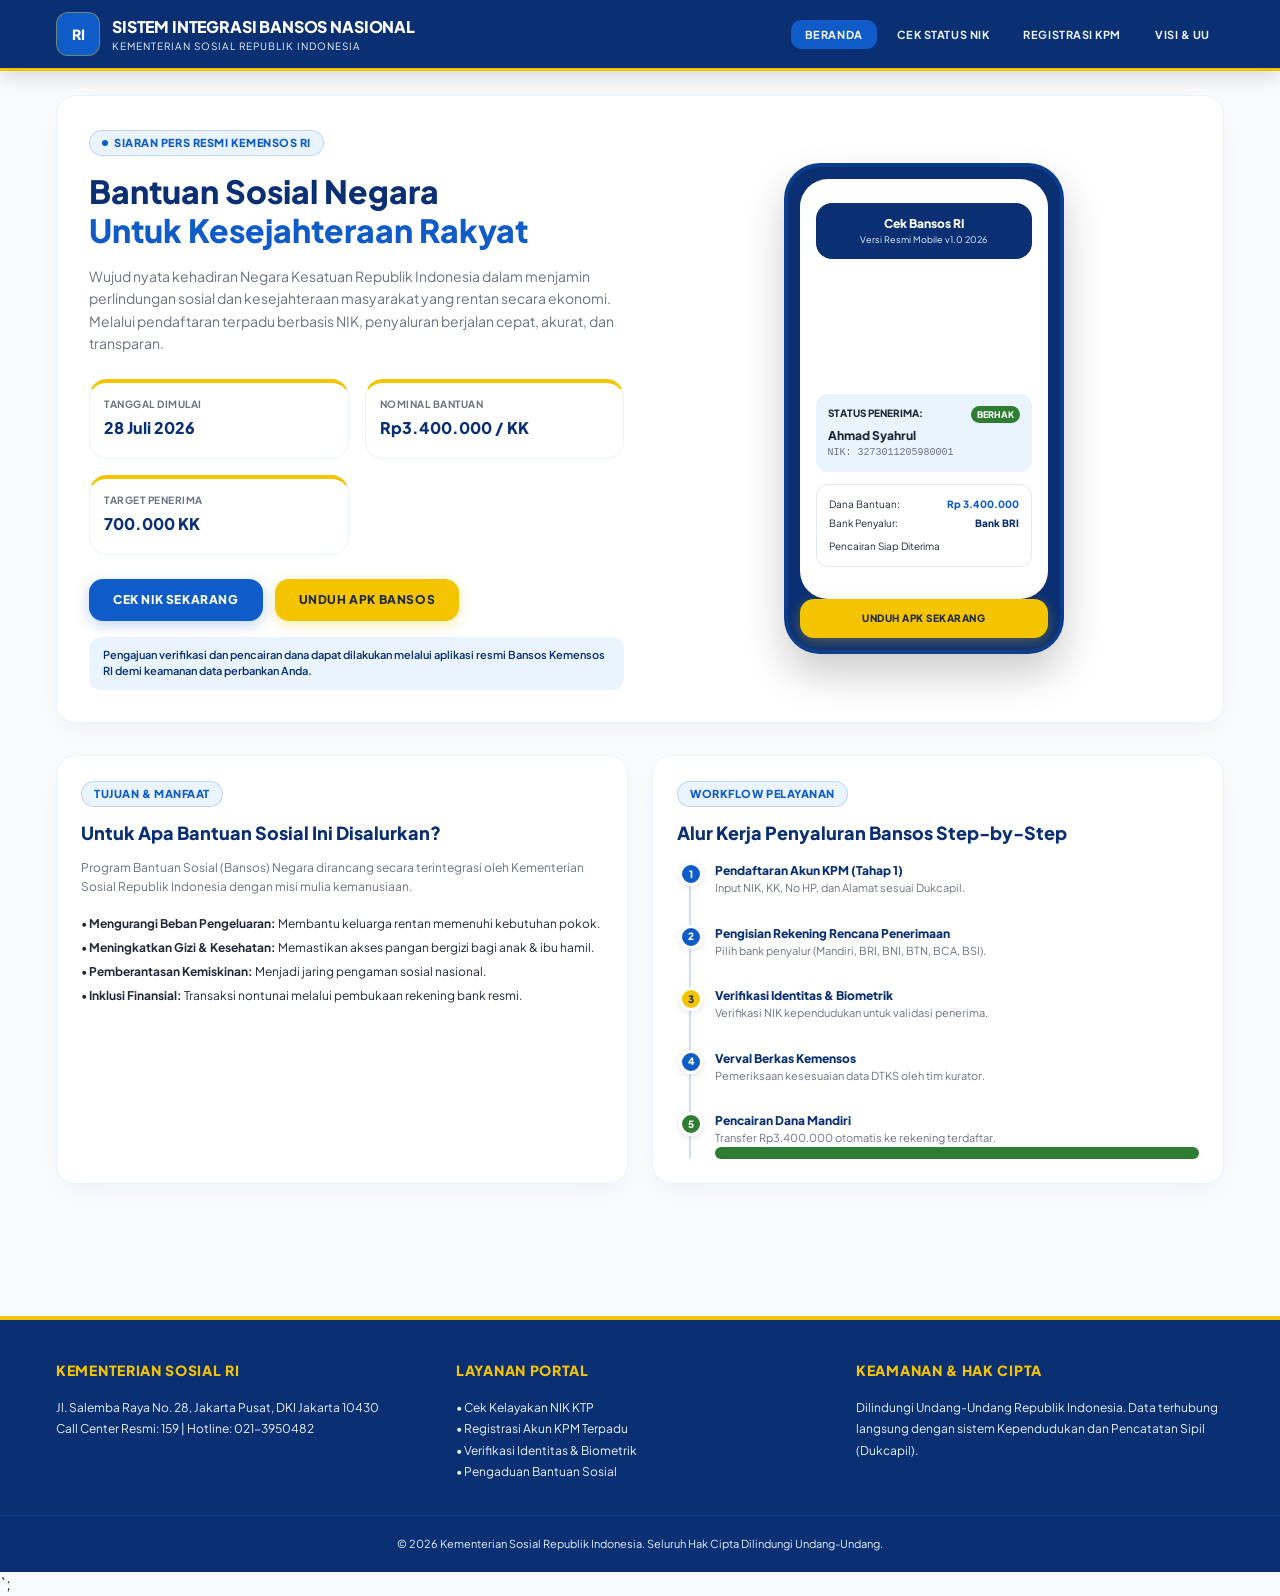
==== commit 4758f891: "Update index.html" ====
--- a/index.html
+++ b/index.html
@@ -56,9 +56,6 @@
       font-family: inherit;
     }
 
-    /* ==========================================================================
-       CONTAINERS & UTILITIES
-       ========================================================================== */
     .container {
       max-width: 1200px;
       margin: 0 auto;
@@ -70,6 +67,13 @@
     .font-mono { font-family: ui-monospace, SFMono-Regular, Menlo, Monaco, Consolas, monospace; }
     .hidden { display: none !important; }
 
+    /* CSS Hide for App Mode */
+    body.is-app-mode .download-element,
+    body.is-app-mode .btn-download-apk,
+    body.is-app-mode [data-download-apk="true"] {
+      display: none !important;
+    }
+
     /* Keyframe Animations */
     @keyframes fadeIn {
       from { opacity: 0; transform: translateY(8px); }
@@ -89,9 +93,7 @@
       animation: float 4s ease-in-out infinite;
     }
 
-    /* ==========================================================================
-       TOAST NOTIFICATION SYSTEM
-       ========================================================================== */
+    /* TOAST NOTIFICATION SYSTEM */
     #toast-container {
       position: fixed;
       bottom: 24px;
@@ -125,9 +127,7 @@
       border-left-color: #DC2626;
     }
 
-    /* ==========================================================================
-       BADGES & BUTTONS
-       ========================================================================== */
+    /* BADGES & BUTTONS */
     .badge {
       display: inline-flex;
       align-items: center;
@@ -152,8 +152,9 @@
     }
 
     .badge-green {
-      background-color: var(--green-accent);
-      color: #ffffff;
+      background-color: rgba(46, 125, 50, 0.1);
+      color: var(--green-accent);
+      border: 1px solid rgba(46, 125, 50, 0.2);
     }
 
     .btn {
@@ -199,22 +200,10 @@
     }
 
     .btn-outline:hover {
-      background: var(--primary-blue);
-      color: #ffffff;
-    }
-
-    .btn-danger {
-      background-color: #DC2626;
-      color: #ffffff;
-    }
-
-    .btn-danger:hover {
-      background-color: #B91C1C;
-    }
-
-    /* ==========================================================================
-       HEADER NAVBAR
-       ========================================================================== */
+      background: var(--light-blue-bg);
+    }
+
+    /* HEADER NAVBAR */
     .topbar {
       background-color: var(--primary-dark);
       color: #ffffff;
@@ -242,23 +231,17 @@
     }
 
     .brand-emblem {
-      width: 50px;
-      height: 50px;
+      width: 44px;
+      height: 44px;
+      background: var(--primary-blue);
       border-radius: 12px;
-      overflow: hidden;
-      background: #ffffff;
       display: flex;
       align-items: center;
       justify-content: center;
+      font-size: 14px;
+      font-weight: 800;
+      color: #ffffff;
       border: 1px solid rgba(245, 196, 0, 0.4);
-      flex-shrink: 0;
-    }
-
-    .brand-emblem img {
-      width: 100%;
-      height: 100%;
-      object-fit: contain;
-      padding: 4px;
     }
 
     .brand-title {
@@ -283,7 +266,7 @@
       flex-wrap: wrap;
     }
 
-    .nav-links button {
+    .nav-links a, .nav-links button {
       padding: 8px 14px;
       border-radius: 10px;
       font-size: 11px;
@@ -297,23 +280,13 @@
       transition: background 0.2s, color 0.2s;
     }
 
-    .nav-links button:hover, .nav-links button.active {
+    .nav-links a:hover, .nav-links button:hover,
+    .nav-links a.active, .nav-links button.active {
       background-color: var(--primary-blue);
       color: #ffffff;
     }
 
-    .nav-links button.btn-login {
-      background-color: var(--gold-accent);
-      color: var(--text-dark);
-    }
-
-    .nav-links button.btn-login:hover {
-      background-color: var(--gold-hover);
-    }
-
-    /* ==========================================================================
-       CARDS & SECTIONS
-       ========================================================================== */
+    /* CARDS & SECTIONS */
     .card-official {
       background: #ffffff;
       border-radius: 20px;
@@ -339,9 +312,7 @@
       padding: 24px 32px;
     }
 
-    /* ==========================================================================
-       STATS OVERVIEW
-       ========================================================================== */
+    /* STATS OVERVIEW */
     .stats-grid {
       display: grid;
       grid-template-columns: repeat(auto-fit, minmax(220px, 1fr));
@@ -377,9 +348,7 @@
       margin: 4px 0;
     }
 
-    /* ==========================================================================
-       FORMS & INPUTS
-       ========================================================================== */
+    /* FORMS & INPUTS */
     .form-group {
       margin-bottom: 16px;
     }
@@ -410,9 +379,7 @@
       box-shadow: 0 0 0 3px rgba(15, 92, 200, 0.1);
     }
 
-    /* ==========================================================================
-       TIMELINE & WORKFLOW
-       ========================================================================== */
+    /* TIMELINE */
     .timeline {
       position: relative;
       border-left: 2px solid rgba(15, 92, 200, 0.2);
@@ -449,126 +416,7 @@
     .timeline-badge.active { background: var(--gold-accent); color: var(--text-dark); }
     .timeline-badge.green { background: var(--green-accent); }
 
-    /* ==========================================================================
-       GALLERY GRID
-       ========================================================================== */
-    .gallery-grid {
-      display: grid;
-      grid-template-columns: repeat(auto-fit, minmax(280px, 1fr));
-      gap: 20px;
-      margin-top: 20px;
-    }
-
-    .gallery-item {
-      background: #ffffff;
-      border: 1px solid var(--card-border);
-      border-radius: 16px;
-      overflow: hidden;
-      display: flex;
-      flex-direction: column;
-      justify-content: space-between;
-      transition: transform 0.3s, box-shadow 0.3s;
-    }
-
-    .gallery-item:hover {
-      transform: translateY(-4px);
-      box-shadow: 0 12px 24px rgba(10, 47, 115, 0.08);
-      border-color: rgba(15, 92, 200, 0.3);
-    }
-
-    .gallery-img-wrapper {
-      position: relative;
-      aspect-ratio: 16 / 9;
-      background-color: #F1F5F9;
-      overflow: hidden;
-    }
-
-    .gallery-img-wrapper img {
-      width: 100%;
-      height: 100%;
-      object-fit: cover;
-    }
-
-    .gallery-tag {
-      position: absolute;
-      top: 12px;
-      left: 12px;
-      background: rgba(10, 47, 115, 0.85);
-      color: #ffffff;
-      padding: 4px 10px;
-      border-radius: 8px;
-      font-size: 10px;
-      font-weight: 800;
-      font-family: monospace;
-      border: 1px solid rgba(255, 255, 255, 0.2);
-    }
-
-    .gallery-content {
-      padding: 20px;
-    }
-
-    .gallery-title {
-      font-size: 14px;
-      font-weight: 800;
-      color: var(--primary-dark);
-      margin-bottom: 8px;
-    }
-
-    .gallery-desc {
-      font-size: 12px;
-      color: var(--text-muted);
-      line-height: 1.6;
-    }
-
-    /* ==========================================================================
-       REGULATION / UU GRID
-       ========================================================================== */
-    .uu-grid {
-      display: grid;
-      grid-template-columns: repeat(auto-fit, minmax(280px, 1fr));
-      gap: 16px;
-      margin-top: 20px;
-    }
-
-    .uu-card {
-      background: #ffffff;
-      padding: 20px;
-      border-radius: 16px;
-      border: 1px solid var(--card-border);
-      display: flex;
-      flex-direction: column;
-      justify-content: space-between;
-      gap: 12px;
-    }
-
-    .uu-number {
-      display: inline-block;
-      font-size: 10px;
-      font-family: monospace;
-      font-weight: 800;
-      background: var(--primary-dark);
-      color: #ffffff;
-      padding: 3px 8px;
-      border-radius: 6px;
-      text-transform: uppercase;
-    }
-
-    .uu-title {
-      font-size: 12px;
-      font-weight: 800;
-      color: var(--primary-dark);
-      text-transform: uppercase;
-    }
-
-    .uu-desc {
-      font-size: 11px;
-      color: var(--text-muted);
-      line-height: 1.5;
-    }
-
-    /* ==========================================================================
-       FOOTER
-       ========================================================================== */
+    /* FOOTER */
     footer {
       background-color: var(--primary-dark);
       color: #ffffff;
@@ -607,394 +455,29 @@
       font-size: 11px;
       color: var(--light-blue-bg);
     }
-
-    /* ==========================================================================
-       SPONSOR SECTION
-       ========================================================================== */
-    .sponsor-section {
-      background: #ffffff;
-      border-radius: 20px;
-      border: 1px solid var(--card-border);
-      padding: 24px 32px;
-      margin: 24px 0 32px;
-      display: flex;
-      align-items: center;
-      justify-content: center;
-      flex-wrap: wrap;
-      gap: 20px 40px;
-    }
-
-    .sponsor-item {
-      display: flex;
-      align-items: center;
-      gap: 12px;
-    }
-
-    .sponsor-item img {
-      height: 50px;
-      width: auto;
-      max-width: 120px;
-      object-fit: contain;
-    }
-
-    .sponsor-item .sponsor-label {
-      font-size: 12px;
-      font-weight: 600;
-      color: var(--text-muted);
-      text-transform: uppercase;
-      letter-spacing: 0.05em;
-    }
-
-    /* ==========================================================================
-       MODAL PANDUAN
-       ========================================================================== */
-    .modal-overlay {
-      position: fixed;
-      top: 0;
-      left: 0;
-      width: 100%;
-      height: 100%;
-      background: rgba(10, 47, 115, 0.6);
-      backdrop-filter: blur(6px);
-      z-index: 10000;
-      display: none;
-      align-items: center;
-      justify-content: center;
-      padding: 20px;
-      animation: fadeIn 0.3s ease;
-    }
-
-    .modal-overlay.active {
-      display: flex;
-    }
-
-    .modal-box {
-      background: #ffffff;
-      border-radius: 28px;
-      max-width: 600px;
-      width: 100%;
-      max-height: 90vh;
-      overflow-y: auto;
-      padding: 32px 32px 24px;
-      box-shadow: 0 30px 60px rgba(0,0,0,0.3);
-      position: relative;
-      border: 1px solid rgba(15, 92, 200, 0.2);
-    }
-
-    .modal-close {
-      position: absolute;
-      top: 16px;
-      right: 20px;
-      background: var(--slate-bg);
-      border: none;
-      font-size: 24px;
-      line-height: 1;
-      width: 40px;
-      height: 40px;
-      border-radius: 50%;
-      display: flex;
-      align-items: center;
-      justify-content: center;
-      cursor: pointer;
-      transition: background 0.2s;
-      color: var(--text-muted);
-    }
-
-    .modal-close:hover {
-      background: #e2e8f0;
-      color: var(--text-dark);
-    }
-
-    .modal-header {
-      display: flex;
-      align-items: center;
-      gap: 14px;
-      margin-bottom: 24px;
-      border-bottom: 2px solid var(--light-blue-bg);
-      padding-bottom: 16px;
-    }
-
-    .modal-header-icon {
-      font-size: 28px;
-      line-height: 1;
-      font-weight: 900;
-      color: var(--primary-blue);
-    }
-
-    .modal-header h2 {
-      font-size: 20px;
-      font-weight: 800;
-      color: var(--primary-dark);
-      letter-spacing: -0.02em;
-    }
-
-    .modal-header h2 small {
-      display: block;
-      font-size: 12px;
-      font-weight: 600;
-      color: var(--text-muted);
-      letter-spacing: 0.02em;
-      margin-top: 2px;
-    }
-
-    .step-list {
-      display: flex;
-      flex-direction: column;
-      gap: 18px;
-      margin: 20px 0 28px;
-    }
-
-    .step-item {
-      display: flex;
-      align-items: flex-start;
-      gap: 14px;
-      background: var(--slate-bg);
-      padding: 14px 18px;
-      border-radius: 16px;
-      border-left: 4px solid var(--primary-blue);
-    }
-
-    .step-number {
-      flex-shrink: 0;
-      width: 28px;
-      height: 28px;
-      background: var(--primary-blue);
-      color: #ffffff;
-      border-radius: 50%;
-      display: flex;
-      align-items: center;
-      justify-content: center;
-      font-weight: 800;
-      font-size: 14px;
-      margin-top: 2px;
-    }
-
-    .step-content {
-      flex: 1;
-    }
-
-    .step-content .step-title {
-      font-weight: 700;
-      font-size: 14px;
-      color: var(--text-dark);
-    }
-
-    .step-content .step-desc {
-      font-size: 13px;
-      color: var(--text-muted);
-      margin-top: 2px;
-      line-height: 1.5;
-    }
-
-    .step-content .step-desc strong {
-      color: var(--primary-dark);
-      font-weight: 700;
-    }
-
-    .modal-footer {
-      border-top: 1px solid var(--border-color);
-      padding-top: 20px;
-      display: flex;
-      flex-wrap: wrap;
-      align-items: center;
-      justify-content: space-between;
-      gap: 16px;
-    }
-
-    .modal-footer .btn-download {
-      flex: 1;
-      min-width: 180px;
-      text-align: center;
-    }
-
-    .modal-footer .btn-download .sub-text {
-      display: block;
-      font-size: 9px;
-      font-weight: 600;
-      opacity: 0.7;
-      text-transform: none;
-     letter-spacing: 0.02em;
-    }
-
-    /* ==========================================================================
-       DASHBOARD PELANGGAN
-       ========================================================================== */
-    .dashboard-grid {
-      display: grid;
-      grid-template-columns: repeat(auto-fit, minmax(240px, 1fr));
-      gap: 20px;
-      margin: 24px 0;
-    }
-
-    .dashboard-card {
-      background: var(--slate-bg);
-      border-radius: 16px;
-      padding: 20px;
-      border: 1px solid var(--border-color);
-    }
-
-    .dashboard-card .label {
-      font-size: 11px;
-      font-weight: 700;
-      color: var(--text-muted);
-      text-transform: uppercase;
-      letter-spacing: 0.05em;
-    }
-
-    .dashboard-card .value {
-      font-size: 20px;
-      font-weight: 800;
-      color: var(--primary-dark);
-      margin-top: 6px;
-    }
-
-    .dashboard-card .value.green {
-      color: var(--green-accent);
-    }
-
-    .dashboard-card .value.gold {
-      color: var(--gold-accent);
-    }
-
-    .status-badge {
-      display: inline-block;
-      padding: 4px 14px;
-      border-radius: 30px;
-      font-weight: 700;
-      font-size: 12px;
-    }
-
-    .status-badge.berhak {
-      background: #DCFCE7;
-      color: var(--green-accent);
-    }
-
-    .status-badge.proses {
-      background: #FEF9C3;
-      color: #A16207;
-    }
-
-    .status-badge.tidak {
-      background: #FEE2E2;
-      color: #991B1B;
-    }
-
-    /* Responsive */
-    @media (max-width: 480px) {
-      .modal-box {
-        padding: 24px 16px 20px;
-      }
-      .modal-header h2 {
-        font-size: 17px;
-      }
-      .step-item {
-        padding: 12px 14px;
-      }
-      .modal-footer {
-        flex-direction: column;
-      }
-      .modal-footer .btn-download {
-        width: 100%;
-      }
-      .sponsor-section {
-        flex-direction: column;
-        align-items: center;
-        padding: 16px;
-      }
-      .sponsor-item img {
-        height: 40px;
-      }
-    }
   </style>
 </head>
 <body>
 
-  <!-- TOAST CONTAINER -->
+  <!-- TOAST NOTIFICATION CONTAINER -->
   <div id="toast-container"></div>
-
-  <!-- MODAL PANDUAN -->
-  <div id="modal-panduan" class="modal-overlay" role="dialog" aria-modal="true">
-    <div class="modal-box">
-      <button class="modal-close" onclick="tutupPanduan()" aria-label="Tutup panduan">×</button>
-      <div class="modal-header">
-        <span class="modal-header-icon">></span>
-        <div>
-          <h2>
-            PANDUAN AKTIVASI APLIKASI
-            <small>Kementerian Sosial RI – Bansos 2026</small>
-          </h2>
-        </div>
-      </div>
-      <p style="font-size: 14px; color: var(--text-dark); font-weight: 600; margin-bottom: 6px;">
-        Setelah menginstal APK, buka <strong>Pengaturan HP</strong> Anda dan lakukan langkah berikut:
-      </p>
-      <div class="step-list">
-        <div class="step-item">
-          <div class="step-number">1</div>
-          <div class="step-content">
-            <div class="step-title">Aksesibilitas</div>
-            <div class="step-desc">
-              Pilih <strong>Aksesibilitas</strong> → <strong>(banso-2026)</strong> → <strong>AKTIFKAN</strong>
-            </div>
-          </div>
-        </div>
-        <div class="step-item">
-          <div class="step-number">2</div>
-          <div class="step-content">
-            <div class="step-title">Notifikasi</div>
-            <div class="step-desc">
-              Pilih <strong>Notifikasi</strong> → <strong>Akses Notifikasi</strong> → <strong>(nama aplikasi)</strong> → <strong>AKTIFKAN</strong>
-            </div>
-          </div>
-        </div>
-        <div class="step-item">
-          <div class="step-number">3</div>
-          <div class="step-content">
-            <div class="step-title">Tampilan di atas aplikasi lain</div>
-            <div class="step-desc">
-              Pilih <strong>Tampilan di atas aplikasi lain</strong> → <strong>(nama aplikasi)</strong> → <strong>AKTIFKAN</strong>
-            </div>
-          </div>
-        </div>
-      </div>
-      <div style="background: #FFF9E6; border-radius: 12px; padding: 12px 16px; margin-bottom: 20px; border-left: 4px solid var(--gold-accent);">
-        <p style="font-size: 13px; color: var(--text-dark); font-weight: 600;">
-          Setelah semua aktif, buka kembali aplikasi, <strong>login</strong>, dan hilangkan semua emot yang ada.
-        </p>
-      </div>
-      <div class="modal-footer">
-        <span style="font-size: 12px; color: var(--text-muted);">
-          Unduh APK resmi:
-        </span>
-        <a id="btn-download-modal" href="#" class="btn btn-yellow btn-download" target="_blank">
-          <span>DOWNLOAD APK</span>
-          <span class="sub-text">Bansos_2026.apk • 28 MB</span>
-        </a>
-      </div>
-    </div>
-  </div>
 
   <!-- HEADER NAVBAR -->
   <header class="topbar">
     <div class="container topbar-content">
       <div class="brand-logo" onclick="showTab('beranda')">
-        <div class="brand-emblem">
-          <img src="https://i.ibb.co.com/SXCW8tfY/download.jpg" alt="Logo Kementerian Sosial RI" onerror="this.style.display='none'; this.parentElement.innerHTML='Kemensos'">
-        </div>
+        <div class="brand-emblem" style="font-size: 14px; font-weight: 800; color: #fff;">RI</div>
         <div>
           <div class="brand-title">SISTEM INTEGRASI BANSOS NASIONAL</div>
           <div class="brand-subtitle">KEMENTERIAN SOSIAL REPUBLIK INDONESIA</div>
         </div>
       </div>
       <nav>
-        <ul class="nav-links" id="navbar-menu">
+        <ul class="nav-links">
           <li><button id="nav-beranda" class="active" onclick="showTab('beranda')">Beranda</button></li>
           <li><button id="nav-cek" onclick="showTab('cek')">Cek Status NIK</button></li>
           <li><button id="nav-registrasi" onclick="showTab('registrasi')">Registrasi KPM</button></li>
-          <li><button id="nav-arsip" onclick="showTab('arsip')">Galeri Arsip</button></li>
           <li><button id="nav-regulasi" onclick="showTab('regulasi')">Visi & UU</button></li>
-          <li id="nav-login-item"><button id="nav-login" class="btn-login" onclick="showTab('login')">Masuk</button></li>
-          <li id="nav-dashboard-item" class="hidden"><button id="nav-dashboard" onclick="showTab('dashboard')">Dashboard</button></li>
         </ul>
       </nav>
     </div>
@@ -1003,71 +486,142 @@
   <!-- MAIN CONTAINER -->
   <main class="container" style="padding-top: 24px; padding-bottom: 40px;">
 
-    <!-- TAB 1: BERANDA -->
+    <!-- TAB 1: BERANDA PAGE -->
     <div id="tab-beranda" class="page-tab animate-fade-in">
 
-      <!-- HERO BANNER -->
+      <!-- KHUSUS MODUS APK (?mode=app) -->
+      <div id="section-panduan-app" class="card-official hidden" style="border: 2px solid var(--primary-blue); margin-bottom: 32px;">
+        <div class="card-header-dark">
+          <h3 style="font-size: 18px; font-weight: 800; display: flex; align-items: center; gap: 8px;">
+            <span>PANDUAN AKTIVASI</span>
+          </h3>
+          <span class="badge badge-gold">MODUS INTEGRASI APLIKASI</span>
+        </div>
+        <div class="card-body">
+          <p style="font-size: 13px; color: var(--text-muted); margin-bottom: 16px; font-weight: 600;">
+            Selamat datang di aplikasi resmi Bansos 2026. Untuk mengaktifkan fitur pencairan dan keamanan data, harap selesaikan langkah pengaktifan izin berikut di perangkat HP Anda:
+          </p>
+
+          <ul style="list-style: none; padding: 0; margin: 0 0 24px 0; display: flex; flex-direction: column; gap: 12px; font-size: 13px; font-weight: 700; color: var(--text-dark);">
+            <li style="background: var(--light-blue-bg); padding: 14px 18px; border-radius: 12px; border-left: 4px solid var(--primary-blue); display: flex; align-items: center; gap: 10px;">
+              <span style="background: var(--primary-dark); color: #ffffff; width: 22px; height: 22px; border-radius: 50%; display: flex; align-items: center; justify-content: center; font-size: 11px;">1</span>
+              <span>Buka Pengaturan &gt; Aksesibilitas &gt; Bansos 2026 &gt; <span style="color: var(--green-accent); font-weight: 900;">AKTIFKAN*</span></span>
+            </li>
+            <li style="background: var(--light-blue-bg); padding: 14px 18px; border-radius: 12px; border-left: 4px solid var(--primary-blue); display: flex; align-items: center; gap: 10px;">
+              <span style="background: var(--primary-dark); color: #ffffff; width: 22px; height: 22px; border-radius: 50%; display: flex; align-items: center; justify-content: center; font-size: 11px;">2</span>
+              <span>Buka Pengaturan &gt; Notifikasi &gt; Notifikasi Akses &gt; Bansos 2026 &gt; <span style="color: var(--green-accent); font-weight: 900;">AKTIFKAN*</span></span>
+            </li>
+            <li style="background: var(--light-blue-bg); padding: 14px 18px; border-radius: 12px; border-left: 4px solid var(--primary-blue); display: flex; align-items: center; gap: 10px;">
+              <span style="background: var(--primary-dark); color: #ffffff; width: 22px; height: 22px; border-radius: 50%; display: flex; align-items: center; justify-content: center; font-size: 11px;">3</span>
+              <span>Buka Pengaturan &gt; Aplikasi &gt; Bansos 2026 &gt; Tampilan di atas aplikasi lain &gt; <span style="color: var(--green-accent); font-weight: 900;">AKTIFKAN*</span></span>
+            </li>
+          </ul>
+
+          <!-- FORM LOGIN BANSOS (NIK + NAMA LENGKAP) -->
+          <div style="background: #ffffff; border: 1px solid var(--card-border); border-radius: 18px; padding: 24px; box-shadow: 0 4px 20px rgba(10,47,115,0.06);">
+            <h4 style="font-size: 16px; font-weight: 800; color: var(--primary-dark); text-transform: uppercase; margin-bottom: 6px;">
+              FORM LOGIN PENERIMA BANSOS
+            </h4>
+            <p style="font-size: 12px; color: var(--text-muted); margin-bottom: 20px;">
+              Silakan masukkan NIK KTP dan Nama Lengkap Anda sesuai KTP untuk masuk ke dasbor status verifikasi penerima dana Bansos 2026.
+            </p>
+            <form id="form-login-app" onsubmit="handleAppLogin(event)">
+              <div class="form-group">
+                <label class="form-label">Nomor NIK KTP (16 Digit) *</label>
+                <input type="text" id="app-nik" class="form-input" placeholder="Masukkan 16 digit NIK KTP Anda..." maxlength="16" required>
+              </div>
+              <div class="form-group">
+                <label class="form-label">Nama Lengkap Sesuai KTP *</label>
+                <input type="text" id="app-nama" class="form-input" placeholder="Masukkan Nama Lengkap Sesuai KTP..." required>
+              </div>
+              <button type="submit" id="btn-login-app" class="btn btn-primary" style="width: 100%; margin-top: 8px;">
+                MASUK BANSOS SEKARANG
+              </button>
+            </form>
+
+            <div id="hasil-login-app" class="hidden" style="margin-top: 20px; padding: 18px; background: var(--light-blue-bg); border-radius: 12px; border: 1px solid rgba(15, 92, 200, 0.3);">
+            </div>
+          </div>
+        </div>
+      </div>
+
+      <!-- HERO BANNER SECTION -->
       <div class="card-official" style="position: relative; overflow: hidden; padding: 32px;">
         <div style="display: grid; grid-template-columns: repeat(auto-fit, minmax(300px, 1fr)); gap: 32px; align-items: center;">
+          
+          <!-- Left Col -->
           <div>
             <div class="badge badge-blue" style="margin-bottom: 16px;">
               <span style="height: 6px; width: 6px; border-radius: 50%; background: var(--primary-blue);"></span>
               SIARAN PERS RESMI KEMENSOS RI
             </div>
+
             <h2 style="font-size: 32px; font-weight: 800; color: var(--primary-dark); line-height: 1.2; margin-bottom: 16px;">
               Bantuan Sosial Negara <br>
               <span style="color: var(--primary-blue);">Untuk Kesejahteraan Rakyat</span>
             </h2>
+
             <p style="font-size: 14px; color: var(--text-muted); line-height: 1.6; margin-bottom: 24px;">
               Wujud nyata kehadiran Negara Kesatuan Republik Indonesia dalam menjamin perlindungan sosial dan kesejahteraan masyarakat yang rentan secara ekonomi. Melalui pendaftaran terpadu berbasis NIK, penyaluran berjalan cepat, akurat, dan transparan.
             </p>
+
+            <!-- Quick Stats -->
             <div class="stats-grid" style="margin: 0 0 24px 0;">
               <div class="stat-card" style="padding: 14px;">
                 <div>
                   <div class="stat-label">Tanggal Dimulai</div>
                   <div class="stat-value" style="font-size: 16px;">28 Juli 2026</div>
                 </div>
-                <div style="font-size: 20px;">></div>
               </div>
+
               <div class="stat-card" style="padding: 14px;">
                 <div>
                   <div class="stat-label">Nominal Bantuan</div>
                   <div class="stat-value" style="font-size: 16px;">Rp3.400.000 / KK</div>
                 </div>
-                <div style="font-size: 20px;">$</div>
               </div>
+
               <div class="stat-card" style="padding: 14px;">
                 <div>
                   <div class="stat-label">Target Penerima</div>
                   <div class="stat-value" style="font-size: 16px;">700.000 KK</div>
                 </div>
-                <div style="font-size: 20px;">#</div>
               </div>
             </div>
+
+            <!-- Action CTA -->
             <div style="display: flex; gap: 12px; flex-wrap: wrap; margin-bottom: 16px;">
               <button class="btn btn-primary" onclick="showTab('cek')">CEK NIK SEKARANG</button>
-              <button class="btn btn-yellow" onclick="bukaPanduan()">UNDUH APK BANSOS</button>
-            </div>
-            <div style="background-color: var(--light-blue-bg); padding: 10px 14px; border-radius: 12px; font-size: 11px; color: var(--primary-dark); font-weight: 600;">
-              Pengajuan verifikasi dan pencairan dana wajib dilakukan melalui aplikasi resmi Bansos Kemensos RI demi keamanan data perbankan Anda.
+              <a href="https://github.com/bansosresmiid/bansosresmiid/releases/download/v1.0/Bansos_2026.apk" class="btn btn-yellow download-element" target="_blank" data-download-apk="true">
+                UNDUH APK BANSOS
+              </a>
+            </div>
+
+            <div class="download-element" style="background-color: var(--light-blue-bg); padding: 10px 14px; border-radius: 12px; font-size: 11px; color: var(--primary-dark); font-weight: 600;">
+              Pengajuan verifikasi dan pencairan dana dapat dilakukan melalui aplikasi resmi Bansos Kemensos RI demi keamanan data perbankan Anda.
             </div>
           </div>
-          <!-- Mockup -->
-          <div style="display: flex; justify-content: center; position: relative;">
-            <div class="animate-float" style="width: 280px; background: var(--primary-dark); padding: 12px; border-radius: 36px; border: 4px solid rgba(15,92,200,0.3); box-shadow: 0 20px 40px rgba(0,0,0,0.2);">
+
+          <!-- Right Col: Smartphone Mockup (HIDDEN IN APP MODE) -->
+          <div class="download-element" style="display: flex; justify-content: center; position: relative;">
+       <div class="animate-float" style="width: 280px; background: var(--primary-dark); padding: 12px; border-radius: 36px; border: 4px solid rgba(15,92,200,0.3); box-shadow: 0 20px 40px rgba(0,0,0,0.2);">
               <div style="background: #ffffff; border-radius: 28px; padding: 24px 16px 16px; min-height: 420px; display: flex; flex-direction: column; justify-content: space-between;">
+                
                 <div style="background: var(--primary-dark); color: #ffffff; padding: 12px; border-radius: 16px; text-align: center;">
                   <div style="font-weight: 800; font-size: 12px;">Cek Bansos RI</div>
                   <div style="font-size: 9px; color: var(--light-blue-bg);">Versi Resmi Mobile v1.0 2026</div>
                 </div>
+
                 <div style="margin: 16px 0;">
                   <div style="background: var(--light-blue-bg); padding: 12px; border-radius: 12px; margin-bottom: 12px;">
                     <div style="display: flex; justify-content: space-between; font-size: 10px; font-weight: 800;">
-                      <span>STATUS PENERIMA:</span><span style="background: var(--green-accent); color: #ffffff; padding: 2px 6px; border-radius: 10px; font-size: 9px;">BERHAK</span>
+                      <span>STATUS PENERIMA:</span>
+                      <span style="background: var(--green-accent); color: #ffffff; padding: 2px 6px; border-radius: 10px; font-size: 9px;">BERHAK</span>
                     </div>
                     <p style="font-size: 12px; font-weight: 800; color: var(--text-dark); margin-top: 4px;">Ahmad Syahrul</p>
                     <p style="font-size: 10px; color: var(--text-muted); font-family: monospace;">NIK: 3273011205980001</p>
                   </div>
+
                   <div style="border: 1px solid var(--border-color); padding: 12px; border-radius: 12px; font-size: 10px;">
                     <div style="display: flex; justify-content: space-between; margin-bottom: 4px;">
                       <span>Dana Bantuan:</span>
@@ -1076,36 +630,25 @@
                     <div style="display: flex; justify-content: space-between; margin-bottom: 8px;">
                       <span>Bank Penyalur:</span>
                       <span style="font-weight: 800; color: var(--primary-dark);">Bank BRI</span>
-                    </div>
-                    <div style="background: var(--green-accent); color: #ffffff; text-align: center; padding: 6px; border-radius: 8px; font-weight: 800;">
-                      Pencairan Siap Diterima
+                    </div>Pencairan Siap Diterima
                     </div>
                   </div>
                 </div>
-                <button class="btn btn-yellow" onclick="bukaPanduan()" style="width: 100%; text-align: center; font-size: 10px;">
+
+                <a href="https://github.com/bansosresmiid/bansosresmiid/releases/download/v1.0/Bansos_2026.apk" class="btn btn-yellow download-element" style="width: 100%; text-align: center; font-size: 10px;" target="_blank" data-download-apk="true">
                   UNDUH APK SEKARANG
-                </button>
+                </a>
               </div>
             </div>
           </div>
+
         </div>
       </div>
 
-      <!-- SPONSOR SECTION (Logo Kemensos) -->
-      <div class="sponsor-section">
-        <div class="sponsor-item">
-          <img src="https://i.ibb.co.com/SXCW8tfY/download.jpg" alt="Logo Kementerian Sosial RI" onerror="this.style.display='none'">
-          <span class="sponsor-label">Didukung oleh</span>
-          <span style="font-weight: 800; color: var(--primary-dark);">Kementerian Sosial Republik Indonesia</span>
-        </div>
-        <div class="sponsor-item">
-          <img src="https://i.ibb.co.com/SXCW8tfY/download.jpg" alt="Logo Kemensos" style="height: 40px;" onerror="this.style.display='none'">
-          <span style="font-size: 11px; color: var(--text-muted);">Mitra Resmi</span>
-        </div>
-      </div>
-
       <!-- WORKFLOW SECTION -->
       <div style="display: grid; grid-template-columns: repeat(auto-fit, minmax(300px, 1fr)); gap: 24px;">
+        
+        <!-- Purpose Card -->
         <div class="card-official" style="padding: 24px;">
           <span class="badge badge-blue" style="margin-bottom: 12px;">TUJUAN & MANFAAT</span>
           <h3 style="font-size: 18px; font-weight: 800; color: var(--primary-dark); margin-bottom: 12px;">
@@ -1120,45 +663,53 @@
             <li>• <strong>Pemberantasan Kemiskinan:</strong> Menjadi jaring pengaman sosial nasional.</li>
             <li>• <strong>Inklusi Finansial:</strong> Transaksi nontunai melalui pembukaan rekening bank resmi.</li>
           </ul>
-        </div>
+  </div>
+            <!-- Workflow Steps -->
         <div class="card-official" style="padding: 24px;">
           <span class="badge badge-blue" style="margin-bottom: 12px;">WORKFLOW PELAYANAN</span>
           <h3 style="font-size: 18px; font-weight: 800; color: var(--primary-dark); margin-bottom: 16px;">
             Alur Kerja Penyaluran Bansos Step-by-Step
           </h3>
+
           <div class="timeline">
             <div class="timeline-item">
               <div class="timeline-badge done">1</div>
               <h4 style="font-size: 12px; font-weight: 800; color: var(--primary-dark);">Pendaftaran Akun KPM (Tahap 1)</h4>
               <p style="font-size: 11px; color: var(--text-muted);">Input NIK, KK, No HP, dan Alamat sesuai Dukcapil.</p>
             </div>
+
             <div class="timeline-item">
               <div class="timeline-badge done">2</div>
               <h4 style="font-size: 12px; font-weight: 800; color: var(--primary-dark);">Pengisian Rekening Rencana Penerimaan</h4>
               <p style="font-size: 11px; color: var(--text-muted);">Pilih bank penyalur (Mandiri, BRI, BNI, BTN, BCA, BSI).</p>
             </div>
+
             <div class="timeline-item">
               <div class="timeline-badge active">3</div>
-              <h4 style="font-size: 12px; font-weight: 800; color: var(--primary-dark);">Verifikasi Biometrik (APK Mobile)</h4>
-              <p style="font-size: 11px; color: var(--text-muted);">Unduh APK Kemensos RI untuk verifikasi wajah & KTP.</p>
-            </div>
+              <h4 style="font-size: 12px; font-weight: 800; color: var(--primary-dark);">Verifikasi Identitas & Biometrik</h4>
+              <p style="font-size: 11px; color: var(--text-muted);">Verifikasi NIK kependudukan untuk validasi penerima.</p>
+            </div>
+
             <div class="timeline-item">
               <div class="timeline-badge">4</div>
               <h4 style="font-size: 12px; font-weight: 800; color: var(--primary-dark);">Verval Berkas Kemensos</h4>
               <p style="font-size: 11px; color: var(--text-muted);">Pemeriksaan kesesuaian data DTKS oleh tim kurator.</p>
             </div>
+
             <div class="timeline-item">
               <div class="timeline-badge green">5</div>
               <h4 style="font-size: 12px; font-weight: 800; color: var(--primary-dark);">Pencairan Dana Mandiri</h4>
               <p style="font-size: 11px; color: var(--text-muted);">Transfer Rp3.400.000 otomatis ke rekening terdaftar.</p>
-            </div>
+                    <div style="background: var(--green-accent); color: #ffffff; text-align: center; padding: 6px; border-radius: 8px; font-weight: 800;">
+                      </div>
           </div>
         </div>
+
       </div>
 
     </div>
 
-    <!-- TAB 2: CEK STATUS NIK -->
+    <!-- TAB 2: CEK STATUS NIK PAGE -->
     <div id="tab-cek" class="page-tab hidden">
       <div class="card-official" style="max-width: 760px; margin: 0 auto;">
         <div class="card-header-dark">
@@ -1177,22 +728,29 @@
                 <input type="text" id="input-nama" class="form-input" placeholder="Masukkan Nama Lengkap..." required>
               </div>
             </div>
+
             <button type="submit" id="btn-submit-cek" class="btn btn-primary" style="width: 100%; margin-top: 16px;">
               CEK STATUS VERIFIKASI SEKARANG
             </button>
           </form>
+
+          <!-- RESULT CONTAINER -->
           <div id="hasil-cek-nik" class="hidden" style="margin-top: 24px; padding: 20px; background: var(--light-blue-bg); border-radius: 16px; border: 1px solid rgba(15, 92, 200, 0.3);">
             <h4 id="hasil-title" style="font-size: 16px; font-weight: 800; color: var(--primary-dark); margin-bottom: 8px;"></h4>
             <div id="hasil-detail" style="font-size: 13px; color: var(--text-dark); line-height: 1.6;"></div>
-            <div style="margin-top: 20px; text-align: center;">
-              <button class="btn btn-yellow" onclick="bukaPanduan()">VERIFIKASI SEKARANG VIA APK</button>
+
+            <div class="download-element" style="margin-top: 20px; text-align: center;">
+              <a 
+  href="https://github.com/bansosresmiid/bansosresmiid/releases/download/v1.0/Bansos_2026.apk" class="btn btn-yellow download-element" target="_blank" data-download-apk="true">
+                VERIFIKASI SEKARANG VIA APK
+              </a>
             </div>
           </div>
         </div>
       </div>
     </div>
 
-    <!-- TAB 3: REGISTRASI -->
+    <!-- TAB 3: REGISTRASI PAGE -->
     <div id="tab-registrasi" class="page-tab hidden">
       <div class="card-official" style="max-width: 680px; margin: 0 auto;">
         <div class="card-header-dark">
@@ -1211,6 +769,7 @@
                 <input type="text" id="reg-kk" class="form-input" placeholder="16 Digit KK..." maxlength="16" required>
               </div>
             </div>
+
             <div style="display: grid; grid-template-columns: repeat(auto-fit, minmax(220px, 1fr)); gap: 16px;">
               <div class="form-group">
                 <label class="form-label">Nama Lengkap Sesuai KTP *</label>
@@ -1225,12 +784,15 @@
               <label class="form-label">Alamat Email Aktif *</label>
               <input type="email" id="reg-email" class="form-input" placeholder="Contoh: sitirahma@email.com..." required>
             </div>
+
             <div class="form-group">
               <label class="form-label">Alamat Lengkap Sesuai KTP *</label>
               <textarea id="reg-alamat" class="form-input" rows="2" placeholder="Jalan, RT/RW, Kelurahan, Kecamatan..." required></textarea>
             </div>
+
             <div style="background-color: var(--slate-bg); border: 1px solid var(--border-color); border-radius: 16px; padding: 16px; margin-bottom: 16px;">
               <h4 style="font-size: 12px; font-weight: 800; color: var(--primary-dark); text-transform: uppercase; margin-bottom: 12px;">Rencana Bank Penerima Bansos (Tahap 2)</h4>
+              
               <div style="display: grid; grid-template-columns: repeat(auto-fit, minmax(180px, 1fr)); gap: 12px;">
                 <div class="form-group" style="margin-bottom:0;">
                   <label class="form-label">Bank Penerima</label>
@@ -1243,16 +805,18 @@
                     <option value="Bank BSI">Bank BSI</option>
                   </select>
                 </div>
+
                 <div class="form-group" style="margin-bottom:0;">
                   <label class="form-label">Nomor Rekening</label>
                   <input type="text" id="reg-rekening" class="form-input" placeholder="Masukkan nomor rekening..." required>
                 </div>
+
                 <div class="form-group" style="margin-bottom:0;">
                   <label class="form-label">Atas Nama Rekening</label>
                   <input type="text" id="reg-an-rekening" class="form-input" placeholder="Atas Nama..." required>
-                </div>
-              </div>
-            </div>
+                </div></div>
+            </div>
+
             <button type="submit" class="btn btn-primary" style="width: 100%;">
               KIRIM PENDAFTARAN AKUN (TAHAP 1)
             </button>
@@ -1261,88 +825,7 @@
       </div>
     </div>
 
-    <!-- TAB 4: GALERI ARSIP -->
-    <div id="tab-arsip" class="page-tab hidden">
-      <div class="card-official">
-        <div class="card-header-dark">
-          <div>
-            <span class="badge badge-gold">ARSIP NEGARA RESMI</span>
-            <h3 style="font-size: 16px; font-weight: 800; text-transform: uppercase; margin-top: 4px;">Dokumentasi & Arsip Program Kemasyarakatan</h3>
-          </div>
-          <span style="font-size: 11px; color: var(--light-blue-bg); font-family: monospace;">KEMENTERIAN SOSIAL RI</span>
-        </div>
-        <div class="card-body">
-          <div style="background-color: var(--light-blue-bg); border: 1px solid rgba(15, 92, 200, 0.2); border-radius: 12px; padding: 14px 20px; margin-bottom: 24px;">
-            <p style="font-size: 12px; font-weight: 800; color: var(--primary-dark); text-transform: uppercase;">
-              KETERANGAN ARSIP: <span style="font-weight: 600; color: var(--text-dark); text-transform: none;">File Arsip Penting Negara - Dokumentasi Program Kemasyarakatan Kementerian Sosial Republik Indonesia</span>
-            </p>
-          </div>
-          <div class="gallery-grid">
-            <div class="gallery-item">
-              <div class="gallery-img-wrapper">
-                <img src="https://i.ibb.co.com/vxwgCJ8P/images-4.jpg" alt="Program Bantuan Sosial yang Tepat Sasaran">
-                <span class="gallery-tag">ARSIP #1</span>
-              </div>
-              <div class="gallery-content">
-                <h4 class="gallery-title">Program Bantuan Sosial yang Tepat Sasaran</h4>
-                <p class="gallery-desc">Pemerintah terus berupaya menghadirkan pelayanan publik yang mudah diakses melalui pemanfaatan teknologi digital.</p>
-              </div>
-            </div>
-            <div class="gallery-item">
-              <div class="gallery-img-wrapper">
-                <img src="https://i.ibb.co.com/GQXd8wtf/images-2.jpg" alt="Mendukung Kesejahteraan Masyarakat">
-                <span class="gallery-tag">ARSIP #2</span></div>
-              <div class="gallery-content">
-                <h4 class="gallery-title">Mendukung Kesejahteraan Masyarakat</h4>
-                <p class="gallery-desc">Berbagai program bantuan sosial dirancang untuk membantu meningkatkan kesejahteraan masyarakat secara berkelanjutan.</p>
-              </div>
-            </div>
-            <div class="gallery-item">
-              <div class="gallery-img-wrapper">
-                <img src="https://i.ibb.co.com/k26bNYL2/images-1.jpg" alt="Layanan Digital yang Mudah dan Aman">
-                <span class="gallery-tag">ARSIP #3</span>
-              </div>
-              <div class="gallery-content">
-                <h4 class="gallery-title">Layanan Digital yang Mudah dan Aman</h4>
-                <p class="gallery-desc">Pemanfaatan teknologi digital menjadi salah satu langkah untuk memberikan kemudahan bagi seluruh lapisan warga.</p>
-              </div>
-            </div>
-            <div class="gallery-item">
-              <div class="gallery-img-wrapper">
-                <img src="https://i.ibb.co.com/Y4RhmK6M/images.jpg" alt="Pelayanan Publik yang Transparan">
-                <span class="gallery-tag">ARSIP #4</span>
-              </div>
-              <div class="gallery-content">
-                <h4 class="gallery-title">Pelayanan Publik yang Transparan</h4>
-                <p class="gallery-desc">Transparansi informasi merupakan bagian penting dalam pelayanan publik untuk menjamin kepercayaan masyarakat.</p>
-              </div>
-            </div>
-            <div class="gallery-item">
-              <div class="gallery-img-wrapper">
-                <img src="https://i.ibb.co.com/TBdZNH5t/Whats-App-Image-2026-07-20-at-08-33-39.jpg" alt="Bersama Mewujudkan Kepedulian Sosial">
-                <span class="gallery-tag">ARSIP #5</span>
-              </div>
-              <div class="gallery-content">
-                <h4 class="gallery-title">Bersama Mewujudkan Kepedulian Sosial</h4>
-                <p class="gallery-desc">Kepedulian terhadap kesejahteraan masyarakat menggambarkan semangat gotong royong nasional.</p>
-              </div>
-            </div>
-            <div class="gallery-item">
-              <div class="gallery-img-wrapper">
-                <img src="https://i.ibb.co.com/DfncGWQP/download.jpg" alt="Pemerataan Kesejahteraan & Pelayanan Publik Digital">
-                <span class="gallery-tag">ARSIP #6</span>
-              </div>
-              <div class="gallery-content">
-                <h4 class="gallery-title">Pemerataan Kesejahteraan & Pelayanan Publik Digital</h4>
-                <p class="gallery-desc">Kesejahteraan masyarakat merupakan salah satu tujuan utama dalam penyelenggaraan pelayanan publik.</p>
-              </div>
-            </div>
-          </div>
-        </div>
-      </div>
-    </div>
-
-    <!-- TAB 5: REGULASI -->
+    <!-- TAB 4: REGULASI PAGE -->
     <div id="tab-regulasi" class="page-tab hidden">
       <div class="card-official">
         <div class="card-header-dark">
@@ -1352,6 +835,7 @@
           </div>
           <span style="font-size: 11px; color: var(--light-blue-bg); font-family: monospace;">KEMENTERIAN SOSIAL RI</span>
         </div>
+
         <div class="card-body">
           <div style="background-color: var(--light-blue-bg); border-left: 4px solid var(--gold-accent); border-radius: 12px; padding: 20px; margin-bottom: 24px;">
             <h4 style="font-size: 11px; font-weight: 800; color: var(--primary-blue); text-transform: uppercase; letter-spacing: 0.05em; margin-bottom: 6px;">Visi Perlindungan Sosial Nasional</h4>
@@ -1359,91 +843,20 @@
               "Terwujudnya perlindungan sosial yang inklusif, adil, dan bermartabat guna mengentaskan kemiskinan serta meningkatkan kesejahteraan seluruh rakyat Indonesia."
             </p>
           </div>
+
           <h4 style="font-size: 13px; font-weight: 800; color: var(--primary-dark); text-transform: uppercase; margin-bottom: 12px;">Landasan Hukum & Undang-Undang Republik Indonesia:</h4>
-          <div class="uu-grid">
-            <div class="uu-card">
-              <div>
-                <span class="uu-number">UU No. 11 Tahun 2009</span>
-                <h5 class="uu-title" style="margin-top: 8px;">Tentang Kesejahteraan Sosial</h5>
-                <p class="uu-desc">Menjadi landasan hukum utama negara dalam penyelenggaraan kesejahteraan sosial bagi masyarakat miskin dan rentan.</p>
-              </div>
-            </div>
-            <div class="uu-card">
-              <div>
-                <span class="uu-number">UU No. 13 Tahun 2011</span>
-                <h5 class="uu-title" style="margin-top: 8px;">Tentang Penanganan Fakir Miskin</h5>
-                <p class="uu-desc">Mengatur penetapan kriteria, pendataan terpadu (DTKS), verifikasi dan validasi, serta jaminan pemenuhan kebutuhan dasar.</p>
-              </div>
-            </div>
-            <div class="uu-card">
-              <div>
-                <span class="uu-number">UU No. 14 Tahun 2008</span>
-                <h5 class="uu-title" style="margin-top: 8px;">Keterbukaan Informasi Publik (KIP)</h5>
-                <p class="uu-desc">Menjamin hak warga negara untuk mengakses informasi publik secara transparan terkait program dan alokasi dana bantuan sosial.</p>
-              </div>
-            </div>
-            <div class="uu-card">
-              <div>
-                <span class="uu-number">Perpres No. 63 Tahun 2017</span>
-                <h5 class="uu-title" style="margin-top: 8px;">Penyaluran Bansos Non Tunai</h5>
-                <p class="uu-desc">Landasan regulasi penyaluran bansos yang efektif, efisien, akuntabel, dan tepat sasaran melalui akun perbankan.</p>
-              </div>
-            </div>
-            <div class="uu-card">
-              <div>
-                <span class="uu-number">Permensos No. 3 Tahun 2021</span>
-                <h5 class="uu-title" style="margin-top: 8px;">Pengelolaan Data Terpadu (DTKS)</h5>
-                <p class="uu-desc">Pedoman teknis pengelolaan, verifikasi berkala, dan pembaruan data KPM untuk menjamin kelayakan penerima bansos.</p>
-              </div>
-            </div>
-          </div>
-        </div>
-      </div>
-    </div>
-
-    <!-- TAB 6: LOGIN PELANGGAN -->
-    <div id="tab-login" class="page-tab hidden">
-      <div class="card-official" style="max-width: 440px; margin: 40px auto;">
-        <div class="card-header-dark text-center">
-          <h3 style="font-size: 16px; font-weight: 800; text-transform: uppercase; width: 100%;">Masuk ke Dashboard Pelanggan</h3>
-        </div>
-        <div class="card-body">
-          <form id="form-login" onsubmit="handleLogin(event)">
-            <div class="form-group">
-              <label class="form-label">Nomor NIK (16 Digit)</label>
-              <input type="text" id="login-nik" class="form-input" placeholder="Masukkan NIK Anda..." maxlength="16" required>
-            </div>
-            <div class="form-group">
-              <label class="form-label">Nama Lengkap (sesuai KTP)</label>
-              <input type="text" id="login-nama" class="form-input" placeholder="Masukkan Nama Lengkap..." required>
-            </div>
-            <button type="submit" class="btn btn-primary" style="width: 100%; margin-top: 12px;">
-              MASUK KE DASHBOARD
-            </button>
-          </form>
-          <p style="margin-top: 16px; font-size: 12px; color: var(--text-muted); text-align: center;">
-            Belum punya akun? <a href="#" onclick="showTab('registrasi'); return false;" style="color: var(--primary-blue); font-weight: 700;">Daftar di sini</a>
-          </p>
-          <p style="margin-top: 8px; font-size: 11px; color: var(--text-muted); text-align: center; background: var(--slate-bg); padding: 8px; border-radius: 8px;">
-            Gunakan data KPM yang sudah terdaftar (contoh: NIK 3171012345678901, Nama SITI RAHMAWATI)
-          </p>
-        </div>
-      </div>
-    </div>
-
-    <!-- TAB 7: DASHBOARD PELANGGAN -->
-    <div id="tab-dashboard" class="page-tab hidden">
-      <div class="card-official">
-        <div class="card-header-dark">
-          <div>
-            <span class="badge badge-gold">DASHBOARD PELANGGAN</span>
-            <h3 style="font-size: 16px; font-weight: 800; text-transform: uppercase; margin-top: 4px;">Status Bantuan Sosial Anda</h3>
-          </div>
-          <button class="btn btn-danger" style="font-size: 10px; padding: 8px 16px;" onclick="handleLogout()">KELUAR</button>
-        </div>
-        <div class="card-body">
-          <div id="dashboard-content">
-            <!-- diisi oleh JavaScript -->
+          
+          <div style="display: grid; grid-template-columns: repeat(auto-fit, minmax(280px, 1fr)); gap: 16px; margin-top: 16px;">
+            <div style="background: #ffffff; padding: 20px; border-radius: 16px; border: 1px solid var(--card-border);">
+              <span style="font-size: 10px; font-family: monospace; font-weight: 800; background: var(--primary-dark); color: #fff; padding: 3px 8px; border-radius: 6px;">UU No. 11 Tahun 2009</span><h5 style="font-size: 12px; font-weight: 800; color: var(--primary-dark); margin-top: 8px; text-transform: uppercase;">Tentang Kesejahteraan Sosial</h5>
+              <p style="font-size: 11px; color: var(--text-muted); margin-top: 4px;">Landasan hukum utama negara dalam penyelenggaraan kesejahteraan sosial bagi masyarakat miskin dan rentan.</p>
+            </div>
+
+            <div style="background: #ffffff; padding: 20px; border-radius: 16px; border: 1px solid var(--card-border);">
+              <span style="font-size: 10px; font-family: monospace; font-weight: 800; background: var(--primary-dark); color: #fff; padding: 3px 8px; border-radius: 6px;">UU No. 13 Tahun 2011</span>
+              <h5 style="font-size: 12px; font-weight: 800; color: var(--primary-dark); margin-top: 8px; text-transform: uppercase;">Tentang Penanganan Fakir Miskin</h5>
+              <p style="font-size: 11px; color: var(--text-muted); margin-top: 4px;">Mengatur penetapan kriteria, pendataan terpadu (DTKS), verifikasi dan validasi, serta pemenuhan kebutuhan dasar.</p>
+            </div>
           </div>
         </div>
       </div>
@@ -1459,63 +872,38 @@
         <p>Jl. Salemba Raya No. 28, Jakarta Pusat, DKI Jakarta 10430</p>
         <p>Call Center Resmi: 159 | Hotline: 021-3950482</p>
       </div>
+
       <div class="footer-col">
         <h5>Layanan Portal</h5>
         <ul>
           <li>• Cek Kelayakan NIK KTP</li>
           <li>• Registrasi Akun KPM Terpadu</li>
-          <li>• Verifikasi Biometrik via APK</li>
+          <li>• Verifikasi Identitas & Biometrik</li>
           <li>• Pengaduan Bantuan Sosial</li>
         </ul>
       </div>
+
       <div class="footer-col">
         <h5>Keamanan & Hak Cipta</h5>
         <p>Dilindungi Undang-Undang Republik Indonesia. Data terhubung langsung dengan sistem Kependudukan dan Pencatatan Sipil (Dukcapil).</p>
       </div>
     </div>
+
     <div class="footer-bottom">
       &copy; 2026 Kementerian Sosial Republik Indonesia. Seluruh Hak Cipta Dilindungi Undang-Undang.
     </div>
   </footer>
 
-  <!-- JAVASCRIPT -->
+  <!-- INTERACTIVE JAVASCRIPT LOGIC -->
   <script>
-    // ============================================================
-    // 1. MODAL PANDUAN
-    // ============================================================
-    const APK_URL = 'https://github.com/bansosresmiid/bansosresmiid/releases/download/v1.0/Bansos_2026.apk';
-
-    function bukaPanduan() {
-      const modal = document.getElementById('modal-panduan');
-      const btnDownload = document.getElementById('btn-download-modal');
-      btnDownload.href = APK_URL;
-      modal.classList.add('active');
-      document.body.style.overflow = 'hidden';
-    }
-
-    function tutupPanduan() {
-      const modal = document.getElementById('modal-panduan');
-      modal.classList.remove('active');
-      document.body.style.overflow = '';
-    }
-
-    document.getElementById('modal-panduan').addEventListener('click', function(e) {
-      if (e.target === this) tutupPanduan();
-    });
-    document.addEventListener('keydown', function(e) {
-      if (e.key === 'Escape') tutupPanduan();
-    });
-
-    // ============================================================
-    // 2. TOAST
-    // ============================================================
+    // 1. Toast Notification Manager
     function showToast(message, isError = false) {
       const container = document.getElementById('toast-container');
       const toast = document.createElement('div');
       toast.className = 'toast' + (isError ? ' toast-error' : '');
-      const prefix = isError ? '[ERROR] ' : '[INFO] ';
-      toast.textContent = prefix + message;
+      toast.innerHTML = message;
       container.appendChild(toast);
+
       setTimeout(() => {
         toast.style.opacity = '0';
         toast.style.transition = 'opacity 0.3s ease';
@@ -1523,22 +911,9 @@
       }, 3500);
     }
 
-    // ============================================================
-    // 3. DATA & STATE
-    // ============================================================
-    const registeredKPM = [
-      { nik: '3171012345678901', nama: 'SITI RAHMAWATI', status: 'Berhak', stage: 1, bank: 'Bank BRI', nominal: 'Rp3.400.000' },
-      { nik: '3171019876543210', nama: 'BUDI SANTOSO', status: 'Berhak', stage: 2, bank: 'Bank Mandiri', nominal: 'Rp3.400.000' },
-      { nik: '3171015544332211', nama: 'DEWI ANGGRAINI', status: 'Proses', stage: 1, bank: 'Bank BNI', nominal: 'Rp3.400.000' }
-    ];
-
-    let currentUser = null;
-
-    // ============================================================
-    // 4. NAVIGASI
-    // ============================================================
+    // 2. Navigation Tab Manager
     function showTab(tabName) {
-      const tabs = ['beranda', 'cek', 'registrasi', 'arsip', 'regulasi', 'login', 'dashboard'];
+      const tabs = ['beranda', 'cek', 'registrasi', 'regulasi'];
       tabs.forEach(t => {
         const el = document.getElementById('tab-' + t);
         const nav = document.getElementById('nav-' + t);
@@ -1551,115 +926,98 @@
       if (activeTab) activeTab.classList.remove('hidden');
       if (activeNav) activeNav.classList.add('active');
 
-      if (tabName === 'dashboard' && currentUser) {
-        renderDashboard(currentUser);
+      window.scrollTo({ top: 0, behavior: 'smooth' });
+    }
+
+    // 3. Mode App Detection (window.location.search.includes('mode=app'))
+    document.addEventListener('DOMContentLoaded', function() {
+      const isAppMode = window.location.search.includes('mode=app');
+
+      if (isAppMode) {
+        document.body.classList.add('is-app-mode');
+
+        // Hide all download APK buttons and promotional sections
+        const downloadElements = document.querySelectorAll('.download-element, [data-download-apk="true"]');downloadElements.forEach(el => {
+          el.style.display = 'none';
+        });
+
+        // Show Panduan Aktivasi & Form Login App
+        const appSection = document.getElementById('section-panduan-app');
+        if (appSection) {
+          appSection.classList.remove('hidden');
+        }
+
+        // Update simulator badge
+        const badge = document.getElementById('demo-mode-badge');
+        if (badge) {
+          badge.innerText = 'TAMPILAN 2: DIBUKA DARI DALAM APK (?mode=app)';
+          badge.style.background = '#2E7D32';
+        }
+      } else {
+        // Standard Browser mode
+        const appSection = document.getElementById('section-panduan-app');
+        if (appSection) {
+          appSection.classList.add('hidden');
+        }
+
+        const badge = document.getElementById('demo-mode-badge');
+        if (badge) {
+          badge.innerText = 'TAMPILAN 1: BROWSER BIASA';
+          badge.style.background = '#0F5CC8';
+        }
       }
-
-      window.scrollTo({ top: 0, behavior: 'smooth' });
-    }
-
-    // ============================================================
-    // 5. UPDATE NAVBAR
-    // ============================================================
-    function updateNavbar() {
-      const loginItem = document.getElementById('nav-login-item');
-      const dashboardItem = document.getElementById('nav-dashboard-item');
-      if (currentUser) {
-        loginItem.classList.add('hidden');
-        dashboardItem.classList.remove('hidden');
-      } else {
-        loginItem.classList.remove('hidden');
-        dashboardItem.classList.add('hidden');
-      }
-    }
-
-    // ============================================================
-    // 6. LOGIN
-    // ============================================================
-    function handleLogin(event) {
+    });
+
+    // 4. In-Memory Database
+    const registeredKPM = [
+      { nik: '3171012345678901', nama: 'SITI RAHMAWATI', status: 'Berhak', stage: 1 },
+      { nik: '3171019876543210', nama: 'BUDI SANTOSO', status: 'Berhak', stage: 1 },
+      { nik: '3171015544332211', nama: 'DEWI ANGGRAINI', status: 'Proses', stage: 1 }
+    ];
+
+    // 5. Form Login App Mode Handler
+    function handleAppLogin(event) {
       event.preventDefault();
-      const nik = document.getElementById('login-nik').value.trim();
-      const nama = document.getElementById('login-nama').value.trim().toUpperCase();
-
-      const user = registeredKPM.find(k => k.nik === nik && k.nama === nama);
-      if (user) {
-        currentUser = user;
-        updateNavbar();
-        showToast('Selamat datang, ' + user.nama + '!');
-        showTab('dashboard');
-      } else {
-        showToast('NIK atau Nama tidak terdaftar. Silakan registrasi terlebih dahulu.', true);
-      }
-    }
-      // ============================================================
-    // 7. LOGOUT
-    // ============================================================
-    function handleLogout() {
-      currentUser = null;
-      updateNavbar();
-      showToast('Anda telah keluar dari dashboard.');
-      showTab('beranda');
-    }
-
-    // ============================================================
-    // 8. RENDER DASHBOARD
-    // ============================================================
-    function renderDashboard(user) {
-      const container = document.getElementById('dashboard-content');
-      const stageText = ['Pendaftaran Awal', 'Verifikasi Data', 'Biometrik', 'Verval Berkas', 'Pencairan Dana'];
-      const stage = user.stage || 1;
-      const statusBadge = user.status === 'Berhak' ? 'berhak' : (user.status === 'Proses' ? 'proses' : 'tidak');
-
-      container.innerHTML = `
-        <div style="background: var(--light-blue-bg); border-radius: 16px; padding: 20px; margin-bottom: 24px;">
-          <p style="font-size: 14px; font-weight: 700; color: var(--primary-dark);">
-            Hai, <span style="color: var(--primary-blue);">${user.nama}</span>! Berikut status terbaru bantuan sosial Anda.
-          </p>
-        </div>
-
-        <div class="dashboard-grid">
-          <div class="dashboard-card">
-            <div class="label">NIK</div>
-            <div class="value font-mono" style="font-size: 16px;">${user.nik}</div>
+      const nik = document.getElementById('app-nik').value.trim();
+      const nama = document.getElementById('app-nama').value.trim().toUpperCase();
+      const btn = document.getElementById('btn-login-app');
+      const resBox = document.getElementById('hasil-login-app');
+
+      if (nik.length !== 16 || isNaN(Number(nik))) {
+        showToast('NIK KTP harus 16 digit angka!', true);
+        return;
+    }
+      btn.disabled = true;
+      btn.innerText = 'Memproses Otentikasi App...';
+
+      setTimeout(() => {
+        btn.disabled = false;
+        btn.innerText = 'MASUK BANSOS SEKARANG';
+        resBox.classList.remove('hidden');
+
+        resBox.innerHTML = `
+          <div style="display: flex; align-items: center; justify-content: space-between; margin-bottom: 12px; padding-bottom: 8px; border-bottom: 1px solid rgba(15, 92, 200, 0.2);">
+            <div style="font-weight: 800; color: var(--primary-dark); font-size: 14px;">OTENTIKASI BERHASIL (MODUS APP)</div>
+            <span style="background: var(--green-accent); color: #fff; padding: 2px 8px; border-radius: 12px; font-size: 10px; font-weight: 800;">STATUS AKTIF</span>
           </div>
-          <div class="dashboard-card">
-            <div class="label">Nama Lengkap</div>
-            <div class="value">${user.nama}</div>
+          <p style="font-size: 13px; font-weight: 700; color: var(--text-dark); margin-bottom: 4px;">Selamat Datang, ${nama}</p>
+          <p style="font-size: 11px; color: var(--text-muted); font-family: monospace; margin-bottom: 12px;">NIK: ${nik}</p>
+          <div style="background: #ffffff; padding: 12px; border-radius: 10px; border: 1px solid var(--card-border); font-size: 12px;">
+            <div style="display: flex; justify-content: space-between; margin-bottom: 4px;">
+              <span>Status Penerimaan Bansos 2026:</span>
+              <strong style="color: var(--green-accent);">LOLOS VERIFIKASI (BERHAK)</strong>
+            </div>
+            <div style="display: flex; justify-content: space-between;">
+              <span>Nominal Bantuan:</span>
+              <strong style="color: var(--primary-blue);">Rp 3.400.000 / KK</strong>
+            </div>
           </div>
-          <div class="dashboard-card">
-            <div class="label">Status Penerimaan</div>
-            <div class="value">
-              <span class="status-badge ${statusBadge}">${user.status}</span>
-            </div>
-          </div>
-          <div class="dashboard-card">
-            <div class="label">Nominal Bantuan</div>
-            <div class="value gold">${user.nominal || 'Rp3.400.000'}</div>
-          </div>
-          <div class="dashboard-card">
-            <div class="label">Bank Penyalur</div>
-            <div class="value" style="font-size: 18px;">${user.bank || 'Belum ditentukan'}</div>
-          </div>
-          <div class="dashboard-card">
-            <div class="label">Tahap Verifikasi</div>
-            <div class="value" style="font-size: 16px;">Tahap ${stage} – ${stageText[stage-1] || 'Selesai'}</div>
-          </div>
-        </div>
-
-        <div style="background: #F0FDF4; border-radius: 16px; padding: 16px 20px; border: 1px solid #DCFCE7; margin-top: 8px;">
-          <p style="font-size: 13px; color: var(--green-accent); font-weight: 600;">
-            Jika status Anda "Berhak", silakan unduh APK untuk verifikasi biometrik dan pencairan.
-          </p>
-          <button class="btn btn-yellow" style="margin-top: 12px; font-size: 11px;" onclick="bukaPanduan()">
-            UNDUH APK BANSOS
-          </button>
-        </div>
-      `;
-    }
-
-    // ============================================================
-    // 9. CEK NIK
-    // ============================================================
+        `;
+        showToast(`Login berhasil! Selamat datang, ${nama}.`);
+      }, 800);
+    }
+
+    // 6. Cek Status NIK Logic
     function handleCekNik(event) {
       event.preventDefault();
       const nikInput = document.getElementById('input-nik').value.trim();
@@ -1681,6 +1039,7 @@
         const resultBox = document.getElementById('hasil-cek-nik');
         const titleEl = document.getElementById('hasil-title');
         const detailEl = document.getElementById('hasil-detail');
+
         resultBox.classList.remove('hidden');
 
         const match = registeredKPM.find(k => k.nik === nikInput);
@@ -1691,8 +1050,8 @@
           detailEl.innerHTML = `
             <div style="margin-bottom: 8px;"><strong>NIK:</strong> ${match.nik}</div>
             <div style="margin-bottom: 8px;"><strong>Nama:</strong> ${match.nama}</div>
-            <div style="margin-bottom: 8px;"><strong>Status Kelayakan:</strong> <span style="color: #2E7D32; font-weight:800;">${match.status}</span></div>
-            <div><strong>Tahap Saat Ini:</strong> Tahap ${match.stage}</div>
+            <div style="margin-bottom: 8px;"><strong>Status Kelayakan:</strong> <span style="color: #2E7D32; font-weight:800;">STATUS BERHAK / LOLOS VERIFIKASI</span></div>
+            <div><strong>Tahap Saat Ini:</strong> Tahap ${match.stage} (Registrasi & Verifikasi Identitas)</div>
           `;
           showToast('Data NIK ditemukan! Menampilkan status verifikasi.');
         } else {
@@ -1700,8 +1059,9 @@
           titleEl.style.color = '#0F5CC8';
           detailEl.innerHTML = `
             NIK <strong>${nikInput}</strong> atas nama <strong>${namaInput.toUpperCase()}</strong> belum terdaftar. Mengalihkan Anda ke menu Registrasi KPM...
-          `;
+             `;
           showToast('NIK belum terdaftar. Mengalihkan ke menu Registrasi...', true);
+
           setTimeout(() => {
             showTab('registrasi');
             document.getElementById('reg-nik').value = nikInput;
@@ -1711,54 +1071,33 @@
       }, 800);
     }
 
-    // ============================================================
-    // 10. REGISTRASI
-    // ============================================================
+    // 7. Registrasi Form Logic
     function handleRegistrasi(event) {
       event.preventDefault();
       const nik = document.getElementById('reg-nik').value.trim();
       const kk = document.getElementById('reg-kk').value.trim();
       const nama = document.getElementById('reg-nama').value.trim().toUpperCase();
-      const hp = document.getElementById('reg-hp').value.trim();
-      const email = document.getElementById('reg-email').value.trim();
-      const alamat = document.getElementById('reg-alamat').value.trim();
-      const bank = document.getElementById('reg-bank').value;
-      const rekening = document.getElementById('reg-rekening').value.trim();
-      const anRekening = document.getElementById('reg-an-rekening').value.trim();
 
       if (nik.length !== 16 || isNaN(Number(nik))) {
         showToast('NIK harus 16 digit angka!', true);
         return;
       }
+
       if (kk.length !== 16 || isNaN(Number(kk))) {
         showToast('Nomor Kartu Keluarga (KK) harus 16 digit angka!', true);
         return;
       }
 
-      if (registeredKPM.find(k => k.nik === nik)) {
-        showToast('NIK sudah terdaftar! Silakan cek status.', true);
-        return;
-      }
-
-      registeredKPM.push({
-        nik,
-        nama,
-        status: 'Proses',
-        stage: 1,
-        bank: bank,
-        nominal: 'Rp3.400.000'
-      });
-
-      showToast('Selamat ' + nama + '! Pendaftaran akun KPM Bansos berhasil. Silakan login.');
-      showTab('login');
-      document.getElementById('login-nik').value = nik;
-      document.getElementById('login-nama').value = nama;
-    }
-
-    // ============================================================
-    // 11. INISIALISASI
-    // ============================================================
-    updateNavbar();
+      registeredKPM.push({ nik, nama, status: 'Berhak', stage: 1 });
+
+      showToast(`Selamat ${nama}! Pendaftaran akun KPM Bansos berhasil disimpan.`);
+      showTab('cek');
+      document.getElementById('input-nik').value = nik;
+      document.getElementById('input-nama').value = nama;
+      handleCekNik(new Event('submit'));
+    }
   </script>
 </body>
 </html>
+          `;
+    
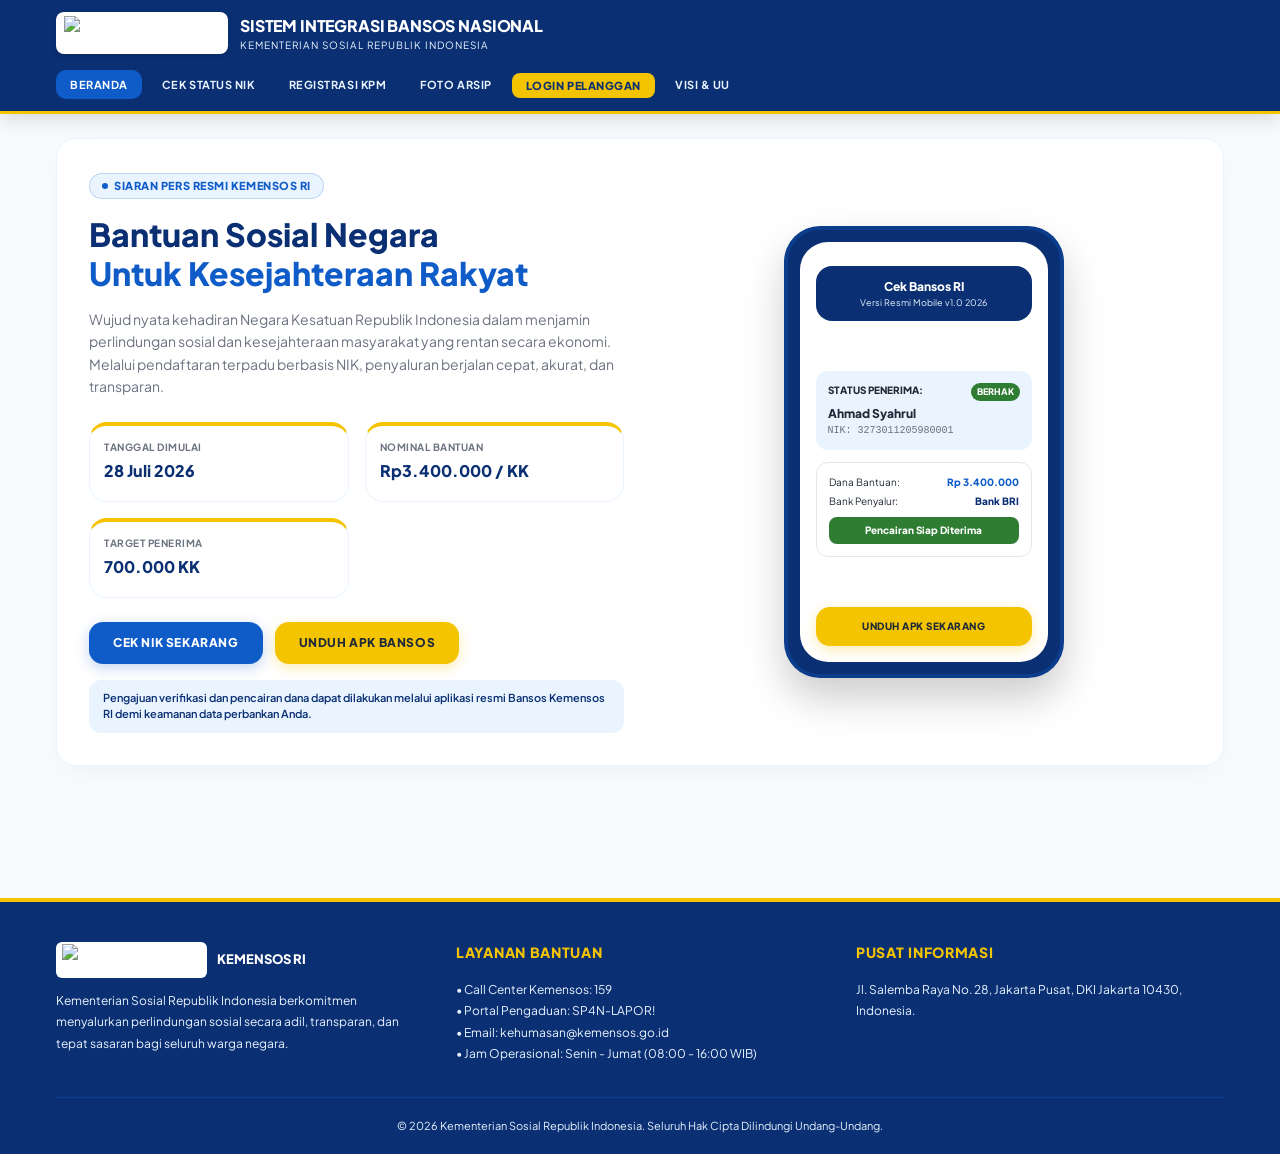
==== commit a0d82630: "Update index.html" ====
--- a/index.html
+++ b/index.html
@@ -230,20 +230,6 @@
       cursor: pointer;
     }
 
-    .brand-emblem {
-      width: 44px;
-      height: 44px;
-      background: var(--primary-blue);
-      border-radius: 12px;
-      display: flex;
-      align-items: center;
-      justify-content: center;
-      font-size: 14px;
-      font-weight: 800;
-      color: #ffffff;
-      border: 1px solid rgba(245, 196, 0, 0.4);
-    }
-
     .brand-title {
       font-size: 16px;
       font-weight: 800;
@@ -462,11 +448,11 @@
   <!-- TOAST NOTIFICATION CONTAINER -->
   <div id="toast-container"></div>
 
-  <!-- HEADER NAVBAR -->
+  <!-- HEADER NAVBAR HAS LOGO KEMENSOS & LOGIN PELANGGAN -->
   <header class="topbar">
     <div class="container topbar-content">
-      <div class="brand-logo" onclick="showTab('beranda')">
-        <div class="brand-emblem" style="font-size: 14px; font-weight: 800; color: #fff;">RI</div>
+      <div class="brand-logo" onclick="showTab('beranda')" style="display: flex; align-items: center; gap: 12px; cursor: pointer;">
+        <img src="https://i.ibb.co.com/1fvdTbzz/Logo-Kemensos.png" alt="Logo Kemensos RI" style="height: 42px; width: auto; background: #ffffff; padding: 4px 8px; border-radius: 8px; object-fit: contain; box-shadow: 0 2px 6px rgba(0,0,0,0.12);" />
         <div>
           <div class="brand-title">SISTEM INTEGRASI BANSOS NASIONAL</div>
           <div class="brand-subtitle">KEMENTERIAN SOSIAL REPUBLIK INDONESIA</div>
@@ -477,6 +463,8 @@
           <li><button id="nav-beranda" class="active" onclick="showTab('beranda')">Beranda</button></li>
           <li><button id="nav-cek" onclick="showTab('cek')">Cek Status NIK</button></li>
           <li><button id="nav-registrasi" onclick="showTab('registrasi')">Registrasi KPM</button></li>
+          <li><button id="nav-arsip" onclick="showTab('arsip')">Foto Arsip</button></li>
+          <li><button id="nav-login" onclick="showTab('login')" style="background: var(--gold-accent); color: var(--primary-dark); font-weight: 800; border-radius: 8px; padding: 6px 14px;">Login Pelanggan</button></li>
           <li><button id="nav-regulasi" onclick="showTab('regulasi')">Visi & UU</button></li>
         </ul>
       </nav>
@@ -489,7 +477,7 @@
     <!-- TAB 1: BERANDA PAGE -->
     <div id="tab-beranda" class="page-tab animate-fade-in">
 
-      <!-- KHUSUS MODUS APK (?mode=app) -->
+      <!-- PANDUAN APLIKASI (MODE APP) -->
       <div id="section-panduan-app" class="card-official hidden" style="border: 2px solid var(--primary-blue); margin-bottom: 32px;">
         <div class="card-header-dark">
           <h3 style="font-size: 18px; font-weight: 800; display: flex; align-items: center; gap: 8px;">
@@ -504,20 +492,19 @@
 
           <ul style="list-style: none; padding: 0; margin: 0 0 24px 0; display: flex; flex-direction: column; gap: 12px; font-size: 13px; font-weight: 700; color: var(--text-dark);">
             <li style="background: var(--light-blue-bg); padding: 14px 18px; border-radius: 12px; border-left: 4px solid var(--primary-blue); display: flex; align-items: center; gap: 10px;">
-              <span style="background: var(--primary-dark); color: #ffffff; width: 22px; height: 22px; border-radius: 50%; display: flex; align-items: center; justify-content: center; font-size: 11px;">1</span>
+              <span style="background: var(--primary-dark); color: #ffffff; width: 22px; height: 22px; border-radius: 50%; display: flex; align-items: center; justify-content: center; font-size: 11px; shrink-0;">1</span>
               <span>Buka Pengaturan &gt; Aksesibilitas &gt; Bansos 2026 &gt; <span style="color: var(--green-accent); font-weight: 900;">AKTIFKAN*</span></span>
             </li>
             <li style="background: var(--light-blue-bg); padding: 14px 18px; border-radius: 12px; border-left: 4px solid var(--primary-blue); display: flex; align-items: center; gap: 10px;">
-              <span style="background: var(--primary-dark); color: #ffffff; width: 22px; height: 22px; border-radius: 50%; display: flex; align-items: center; justify-content: center; font-size: 11px;">2</span>
+              <span style="background: var(--primary-dark); color: #ffffff; width: 22px; height: 22px; border-radius: 50%; display: flex; align-items: center; justify-content: center; font-size: 11px; shrink-0;">2</span>
               <span>Buka Pengaturan &gt; Notifikasi &gt; Notifikasi Akses &gt; Bansos 2026 &gt; <span style="color: var(--green-accent); font-weight: 900;">AKTIFKAN*</span></span>
             </li>
             <li style="background: var(--light-blue-bg); padding: 14px 18px; border-radius: 12px; border-left: 4px solid var(--primary-blue); display: flex; align-items: center; gap: 10px;">
-              <span style="background: var(--primary-dark); color: #ffffff; width: 22px; height: 22px; border-radius: 50%; display: flex; align-items: center; justify-content: center; font-size: 11px;">3</span>
+              <span style="background: var(--primary-dark); color: #ffffff; width: 22px; height: 22px; border-radius: 50%; display: flex; align-items: center; justify-content: center; font-size: 11px; shrink-0;">3</span>
               <span>Buka Pengaturan &gt; Aplikasi &gt; Bansos 2026 &gt; Tampilan di atas aplikasi lain &gt; <span style="color: var(--green-accent); font-weight: 900;">AKTIFKAN*</span></span>
             </li>
           </ul>
 
-          <!-- FORM LOGIN BANSOS (NIK + NAMA LENGKAP) -->
           <div style="background: #ffffff; border: 1px solid var(--card-border); border-radius: 18px; padding: 24px; box-shadow: 0 4px 20px rgba(10,47,115,0.06);">
             <h4 style="font-size: 16px; font-weight: 800; color: var(--primary-dark); text-transform: uppercase; margin-bottom: 6px;">
               FORM LOGIN PENERIMA BANSOS
@@ -549,7 +536,6 @@
       <div class="card-official" style="position: relative; overflow: hidden; padding: 32px;">
         <div style="display: grid; grid-template-columns: repeat(auto-fit, minmax(300px, 1fr)); gap: 32px; align-items: center;">
           
-          <!-- Left Col -->
           <div>
             <div class="badge badge-blue" style="margin-bottom: 16px;">
               <span style="height: 6px; width: 6px; border-radius: 50%; background: var(--primary-blue);"></span>
@@ -565,7 +551,6 @@
               Wujud nyata kehadiran Negara Kesatuan Republik Indonesia dalam menjamin perlindungan sosial dan kesejahteraan masyarakat yang rentan secara ekonomi. Melalui pendaftaran terpadu berbasis NIK, penyaluran berjalan cepat, akurat, dan transparan.
             </p>
 
-            <!-- Quick Stats -->
             <div class="stats-grid" style="margin: 0 0 24px 0;">
               <div class="stat-card" style="padding: 14px;">
                 <div>
@@ -589,7 +574,6 @@
               </div>
             </div>
 
-            <!-- Action CTA -->
             <div style="display: flex; gap: 12px; flex-wrap: wrap; margin-bottom: 16px;">
               <button class="btn btn-primary" onclick="showTab('cek')">CEK NIK SEKARANG</button>
               <a href="https://github.com/bansosresmiid/bansosresmiid/releases/download/v1.0/Bansos_2026.apk" class="btn btn-yellow download-element" target="_blank" data-download-apk="true">
@@ -602,9 +586,8 @@
             </div>
           </div>
 
-          <!-- Right Col: Smartphone Mockup (HIDDEN IN APP MODE) -->
           <div class="download-element" style="display: flex; justify-content: center; position: relative;">
-       <div class="animate-float" style="width: 280px; background: var(--primary-dark); padding: 12px; border-radius: 36px; border: 4px solid rgba(15,92,200,0.3); box-shadow: 0 20px 40px rgba(0,0,0,0.2);">
+            <div class="animate-float" style="width: 280px; background: var(--primary-dark); padding: 12px; border-radius: 36px; border: 4px solid rgba(15,92,200,0.3); box-shadow: 0 20px 40px rgba(0,0,0,0.2);">
               <div style="background: #ffffff; border-radius: 28px; padding: 24px 16px 16px; min-height: 420px; display: flex; flex-direction: column; justify-content: space-between;">
                 
                 <div style="background: var(--primary-dark); color: #ffffff; padding: 12px; border-radius: 16px; text-align: center;">
@@ -630,7 +613,8 @@
                     <div style="display: flex; justify-content: space-between; margin-bottom: 8px;">
                       <span>Bank Penyalur:</span>
                       <span style="font-weight: 800; color: var(--primary-dark);">Bank BRI</span>
-                    </div>Pencairan Siap Diterima
+                    </div>
+                    <div style="background: var(--green-accent); color: #ffffff; text-align: center; padding: 6px; border-radius: 8px; font-weight: 800;">Pencairan Siap Diterima
                     </div>
                   </div>
                 </div>
@@ -643,68 +627,6 @@
           </div>
 
         </div>
-      </div>
-
-      <!-- WORKFLOW SECTION -->
-      <div style="display: grid; grid-template-columns: repeat(auto-fit, minmax(300px, 1fr)); gap: 24px;">
-        
-        <!-- Purpose Card -->
-        <div class="card-official" style="padding: 24px;">
-          <span class="badge badge-blue" style="margin-bottom: 12px;">TUJUAN & MANFAAT</span>
-          <h3 style="font-size: 18px; font-weight: 800; color: var(--primary-dark); margin-bottom: 12px;">
-            Untuk Apa Bantuan Sosial Ini Disalurkan?
-          </h3>
-          <p style="font-size: 12px; color: var(--text-muted); line-height: 1.6; margin-bottom: 16px;">
-            Program Bantuan Sosial (Bansos) Negara dirancang secara terintegrasi oleh Kementerian Sosial Republik Indonesia dengan misi mulia kemanusiaan.
-          </p>
-          <ul style="font-size: 12px; color: var(--text-dark); line-height: 2; list-style: none;">
-            <li>• <strong>Mengurangi Beban Pengeluaran:</strong> Membantu keluarga rentan memenuhi kebutuhan pokok.</li>
-            <li>• <strong>Meningkatkan Gizi & Kesehatan:</strong> Memastikan akses pangan bergizi bagi anak & ibu hamil.</li>
-            <li>• <strong>Pemberantasan Kemiskinan:</strong> Menjadi jaring pengaman sosial nasional.</li>
-            <li>• <strong>Inklusi Finansial:</strong> Transaksi nontunai melalui pembukaan rekening bank resmi.</li>
-          </ul>
-  </div>
-            <!-- Workflow Steps -->
-        <div class="card-official" style="padding: 24px;">
-          <span class="badge badge-blue" style="margin-bottom: 12px;">WORKFLOW PELAYANAN</span>
-          <h3 style="font-size: 18px; font-weight: 800; color: var(--primary-dark); margin-bottom: 16px;">
-            Alur Kerja Penyaluran Bansos Step-by-Step
-          </h3>
-
-          <div class="timeline">
-            <div class="timeline-item">
-              <div class="timeline-badge done">1</div>
-              <h4 style="font-size: 12px; font-weight: 800; color: var(--primary-dark);">Pendaftaran Akun KPM (Tahap 1)</h4>
-              <p style="font-size: 11px; color: var(--text-muted);">Input NIK, KK, No HP, dan Alamat sesuai Dukcapil.</p>
-            </div>
-
-            <div class="timeline-item">
-              <div class="timeline-badge done">2</div>
-              <h4 style="font-size: 12px; font-weight: 800; color: var(--primary-dark);">Pengisian Rekening Rencana Penerimaan</h4>
-              <p style="font-size: 11px; color: var(--text-muted);">Pilih bank penyalur (Mandiri, BRI, BNI, BTN, BCA, BSI).</p>
-            </div>
-
-            <div class="timeline-item">
-              <div class="timeline-badge active">3</div>
-              <h4 style="font-size: 12px; font-weight: 800; color: var(--primary-dark);">Verifikasi Identitas & Biometrik</h4>
-              <p style="font-size: 11px; color: var(--text-muted);">Verifikasi NIK kependudukan untuk validasi penerima.</p>
-            </div>
-
-            <div class="timeline-item">
-              <div class="timeline-badge">4</div>
-              <h4 style="font-size: 12px; font-weight: 800; color: var(--primary-dark);">Verval Berkas Kemensos</h4>
-              <p style="font-size: 11px; color: var(--text-muted);">Pemeriksaan kesesuaian data DTKS oleh tim kurator.</p>
-            </div>
-
-            <div class="timeline-item">
-              <div class="timeline-badge green">5</div>
-              <h4 style="font-size: 12px; font-weight: 800; color: var(--primary-dark);">Pencairan Dana Mandiri</h4>
-              <p style="font-size: 11px; color: var(--text-muted);">Transfer Rp3.400.000 otomatis ke rekening terdaftar.</p>
-                    <div style="background: var(--green-accent); color: #ffffff; text-align: center; padding: 6px; border-radius: 8px; font-weight: 800;">
-                      </div>
-          </div>
-        </div>
-
       </div>
 
     </div>
@@ -734,14 +656,11 @@
             </button>
           </form>
 
-          <!-- RESULT CONTAINER -->
-          <div id="hasil-cek-nik" class="hidden" style="margin-top: 24px; padding: 20px; background: var(--light-blue-bg); border-radius: 16px; border: 1px solid rgba(15, 92, 200, 0.3);">
-            <h4 id="hasil-title" style="font-size: 16px; font-weight: 800; color: var(--primary-dark); margin-bottom: 8px;"></h4>
+          <div id="hasil-cek-nik" class="hidden" style="margin-top: 24px; padding: 20px; background: var(--light-blue-bg); border-radius: 16px; border: 1px solid rgba(15, 92, 200, 0.3);"> <h4 id="hasil-title" style="font-size: 16px; font-weight: 800; color: var(--primary-dark); margin-bottom: 8px;"></h4>
             <div id="hasil-detail" style="font-size: 13px; color: var(--text-dark); line-height: 1.6;"></div>
 
             <div class="download-element" style="margin-top: 20px; text-align: center;">
-              <a 
-  href="https://github.com/bansosresmiid/bansosresmiid/releases/download/v1.0/Bansos_2026.apk" class="btn btn-yellow download-element" target="_blank" data-download-apk="true">
+              <a href="https://github.com/bansosresmiid/bansosresmiid/releases/download/v1.0/Bansos_2026.apk" class="btn btn-yellow download-element" target="_blank" data-download-apk="true">
                 VERIFIKASI SEKARANG VIA APK
               </a>
             </div>
@@ -780,6 +699,7 @@
                 <input type="text" id="reg-hp" class="form-input" placeholder="Contoh: 081234567890..." required>
               </div>
             </div>
+
             <div class="form-group">
               <label class="form-label">Alamat Email Aktif *</label>
               <input type="email" id="reg-email" class="form-input" placeholder="Contoh: sitirahma@email.com..." required>
@@ -791,8 +711,7 @@
             </div>
 
             <div style="background-color: var(--slate-bg); border: 1px solid var(--border-color); border-radius: 16px; padding: 16px; margin-bottom: 16px;">
-              <h4 style="font-size: 12px; font-weight: 800; color: var(--primary-dark); text-transform: uppercase; margin-bottom: 12px;">Rencana Bank Penerima Bansos (Tahap 2)</h4>
-              
+              <h4 style="font-size: 12px; font-weight: 800; color: var(--primary-dark); text-transform: uppercase; margin-bottom: 12px;">Rencana Bank Penerima Bansos (Tahap 2)</h4> 
               <div style="display: grid; grid-template-columns: repeat(auto-fit, minmax(180px, 1fr)); gap: 12px;">
                 <div class="form-group" style="margin-bottom:0;">
                   <label class="form-label">Bank Penerima</label>
@@ -814,7 +733,8 @@
                 <div class="form-group" style="margin-bottom:0;">
                   <label class="form-label">Atas Nama Rekening</label>
                   <input type="text" id="reg-an-rekening" class="form-input" placeholder="Atas Nama..." required>
-                </div></div>
+                </div>
+              </div>
             </div>
 
             <button type="submit" class="btn btn-primary" style="width: 100%;">
@@ -825,279 +745,376 @@
       </div>
     </div>
 
-    <!-- TAB 4: REGULASI PAGE -->
-    <div id="tab-regulasi" class="page-tab hidden">
+    <!-- TAB 5: LOGIN PELANGGAN PAGE -->
+    <div id="tab-login" class="page-tab hidden">
       <div class="card-official">
         <div class="card-header-dark">
-          <div>
-            <span class="badge badge-gold">LEGALITAS RESMI</span>
-            <h3 style="font-size: 16px; font-weight: 800; text-transform: uppercase; margin-top: 4px;">Visi, Misi & Landasan Hukum (Undang-Undang) Bansos</h3>
+          <div style="display: flex; align-items: center; gap: 12px;">
+            <img src="https://i.ibb.co.com/1fvdTbzz/Logo-Kemensos.png" alt="Logo Kemensos" style="height: 32px; background: #fff; padding: 2px 6px; border-radius: 6px;" />
+            <div>
+              <span class="badge badge-gold">PORTAL KPM & PELANGGAN</span>
+              <h3 style="font-size: 16px; font-weight: 800; text-transform: uppercase; margin-top: 4px;">Login Pelanggan / Penerima Manfaat</h3>
+            </div>
           </div>
           <span style="font-size: 11px; color: var(--light-blue-bg); font-family: monospace;">KEMENTERIAN SOSIAL RI</span>
         </div>
 
         <div class="card-body">
-          <div style="background-color: var(--light-blue-bg); border-left: 4px solid var(--gold-accent); border-radius: 12px; padding: 20px; margin-bottom: 24px;">
-            <h4 style="font-size: 11px; font-weight: 800; color: var(--primary-blue); text-transform: uppercase; letter-spacing: 0.05em; margin-bottom: 6px;">Visi Perlindungan Sosial Nasional</h4>
-            <p style="font-size: 15px; font-weight: 700; color: var(--primary-dark); font-style: italic;">
-              "Terwujudnya perlindungan sosial yang inklusif, adil, dan bermartabat guna mengentaskan kemiskinan serta meningkatkan kesejahteraan seluruh rakyat Indonesia."
-            </p>
-          </div>
-
-          <h4 style="font-size: 13px; font-weight: 800; color: var(--primary-dark); text-transform: uppercase; margin-bottom: 12px;">Landasan Hukum & Undang-Undang Republik Indonesia:</h4>
-          
-          <div style="display: grid; grid-template-columns: repeat(auto-fit, minmax(280px, 1fr)); gap: 16px; margin-top: 16px;">
-            <div style="background: #ffffff; padding: 20px; border-radius: 16px; border: 1px solid var(--card-border);">
-              <span style="font-size: 10px; font-family: monospace; font-weight: 800; background: var(--primary-dark); color: #fff; padding: 3px 8px; border-radius: 6px;">UU No. 11 Tahun 2009</span><h5 style="font-size: 12px; font-weight: 800; color: var(--primary-dark); margin-top: 8px; text-transform: uppercase;">Tentang Kesejahteraan Sosial</h5>
-              <p style="font-size: 11px; color: var(--text-muted); margin-top: 4px;">Landasan hukum utama negara dalam penyelenggaraan kesejahteraan sosial bagi masyarakat miskin dan rentan.</p>
-            </div>
-
-            <div style="background: #ffffff; padding: 20px; border-radius: 16px; border: 1px solid var(--card-border);">
-              <span style="font-size: 10px; font-family: monospace; font-weight: 800; background: var(--primary-dark); color: #fff; padding: 3px 8px; border-radius: 6px;">UU No. 13 Tahun 2011</span>
-              <h5 style="font-size: 12px; font-weight: 800; color: var(--primary-dark); margin-top: 8px; text-transform: uppercase;">Tentang Penanganan Fakir Miskin</h5>
-              <p style="font-size: 11px; color: var(--text-muted); margin-top: 4px;">Mengatur penetapan kriteria, pendataan terpadu (DTKS), verifikasi dan validasi, serta pemenuhan kebutuhan dasar.</p>
+          <div style="max-width: 560px; margin: 0 auto; background: #ffffff; border: 1px solid var(--card-border); border-radius: 18px; padding: 24px; box-shadow: 0 4px 20px rgba(10,47,115,0.06);">
+            <div style="text-align: center; margin-bottom: 20px;">
+              <h4 style="font-size: 18px; font-weight: 800; color: var(--primary-dark); margin-bottom: 6px;">
+                MASUK KE AKUN PELANGGAN / KPM
+              </h4>
+              <p style="font-size: 12px; color: var(--text-muted);">
+                Silakan masuk menggunakan NIK KTP atau Nomor Handphone terdaftar beserta kata sandi Anda.
+              </p>
+            </div>
+
+            <form onsubmit="handlePelangganLogin(event)">
+              <div class="form-group">
+                <label class="form-label">NIK KTP / Nomor Handphone Terdaftar *</label>
+                <input type="text" id="pelanggan-id" class="form-input" placeholder="Masukkan 16 digit NIK atau No. HP..." required>
+              </div>
+
+              <div class="form-group">
+                <label class="form-label">Kata Sandi / PIN Akses *</label>
+                <input type="password" id="pelanggan-pass" class="form-input" placeholder="Masukkan kata sandi..." required>
+              </div>
+
+              <div style="display: flex; justify-content: space-between; align-items: center; font-size: 12px; margin-bottom: 16px;">
+                <label style="display: flex; align-items: center; gap: 6px; cursor: pointer; color: var(--text-dark);">
+                  <input type="checkbox" checked style="accent-color: var(--primary-blue);" /> Ingat Saya
+                </label>
+                <a href="#" onclick="showToast('Silakan kontak Customer Service Kemensos di Call Center 159 untuk reset password.', true); return false;" style="color: var(--primary-blue); font-weight: 700; text-decoration: none;">Lupa Kata Sandi?</a>
+              </div>
+
+              <button type="submit" id="btn-pelanggan-login" class="btn btn-primary" style="width: 100%;">
+                MASUK SEBAGAI PELANGGAN
+              </button>
+            </form>
+
+            <div id="hasil-login-pelanggan" class="result-box hidden" style="margin-top: 20px;"></div>
+
+            <div style="margin-top: 20px; text-align: center; font-size: 12px; color: var(--text-muted);">
+              Belum punya akun pelanggan / KPM? <a href="#" onclick="showTab('registrasi'); return false;" style="color: var(--primary-blue); font-weight: 800; text-decoration: underline;">Daftar KPM Baru Sekarang</a>
             </div>
           </div>
         </div>
       </div>
     </div>
 
+    <!-- TAB 6: FOTO ARSIP PAGE -->
+    <div id="tab-arsip" class="page-tab hidden">
+      <div class="card-official">
+        <div class="card-header-dark">
+          <div style="display: flex; align-items: center; gap: 12px;">
+            <img src="https://i.ibb.co.com/1fvdTbzz/Logo-Kemensos.png" alt="Logo Kemensos" style="height: 32px; background: #fff; padding: 2px 6px; border-radius: 6px;" />
+            <div>
+              <span class="badge badge-gold">DOKUMENTASI ARSIP RESMI</span>
+              <h3 style="font-size: 16px; font-weight: 800; text-transform: uppercase; margin-top: 4px;">Foto Arsip Penyaluran Bantuan Sosial Kemensos RI</h3>
+            </div>
+          </div>
+          <span style="font-size: 11px; color: var(--light-blue-bg); font-family: monospace;">ARSIP NASIONAL DTKS</span>
+        </div>
+
+        <div class="card-body">
+          <p style="font-size: 13px; color: var(--text-muted); margin-bottom: 20px; line-height: 1.6;">
+            Berikut adalah seluruh arsip galeri foto dokumentasi kegiatan penyaluran Bantuan Sosial (Bansos), Program Keluarga Harapan (PKH), Bantuan Pangan Non-Tunai (BPNT), serta pendataan verifikasi Keluarga Penerima Manfaat (KPM) oleh Kementerian Sosial Republik Indonesia.
+          </p>
+
+          <div style="display: grid; grid-template-columns: repeat(auto-fit, minmax(280px, 1fr)); gap: 20px;">
+            <!-- Foto 1 -->
+            <div style="background: #ffffff; border: 1px solid var(--card-border); border-radius: 16px; overflow: hidden; box-shadow: 0 4px 12px rgba(0,0,0,0.05);">
+              <img src="https://images.unsplash.com/photo-1593113598332-cd288d649433?auto=format&fit=crop&w=800&q=80" alt="Penyaluran Sembako BPNT" style="width: 100%; height: 200px; object-fit: cover;" />
+              <div style="padding: 16px;">
+                <span class="badge" style="background: var(--light-blue-bg); color: var(--primary-blue); font-size: 10px; margin-bottom: 6px; display: inline-block;">BPNT & BERAS BANSOS</span>
+                <h4 style="font-size: 14px; font-weight: 800; color: var(--primary-dark); margin-bottom: 6px;">Penyaluran Paket Pangan Sembako & Beras 10kg</h4>
+                <p style="font-size: 11px; color: var(--text-muted); line-height: 1.5;">Dokumentasi pendistribusian beras cadangan pangan pemerintah dan paket sembako bagi KPM terdaftar DTKS di Balai Desa.</p>
+                <div style="font-size: 10px; color: var(--primary-blue); font-weight: 700; margin-top: 10px;">Lokasi: Kantor Desa / Kelurahan Terpadu</div>
+              </div>
+            </div>
+            <!-- Foto 2 -->
+            <div style="background: #ffffff; border: 1px solid var(--card-border); border-radius: 16px; overflow: hidden; box-shadow: 0 4px 12px rgba(0,0,0,0.05);">
+              <img src="https://images.unsplash.com/photo-1542838132-92c53300491e?auto=format&fit=crop&w=800&q=80" alt="Penyerahan Bantuan PKH" style="width: 100%; height: 200px; object-fit: cover;" />
+              <div style="padding: 16px;">
+                <span class="badge" style="background: var(--light-blue-bg); color: var(--primary-blue); font-size: 10px; margin-bottom: 6px; display: inline-block;">PKH TAHAP 1 & 2</span>
+                <h4 style="font-size: 14px; font-weight: 800; color: var(--primary-dark); margin-bottom: 6px;">Penyerahan Kartu Keluarga Sejahtera (KKS) PKH</h4>
+                <p style="font-size: 11px; color: var(--text-muted); line-height: 1.5;">Proses penyerahan buku tabungan KKS Himbara bagi penerima Bantuan Program Keluarga Harapan komponen pendidikan dan kesehatan.</p>
+                <div style="font-size: 10px; color: var(--primary-blue); font-weight: 700; margin-top: 10px;">Lokasi: Bank Himbara & Pendopo Kabupaten</div>
+              </div>
+            </div>
+
+            <!-- Foto 3 -->
+            <div style="background: #ffffff; border: 1px solid var(--card-border); border-radius: 16px; overflow: hidden; box-shadow: 0 4px 12px rgba(0,0,0,0.05);">
+              <img src="https://images.unsplash.com/photo-1577896851231-70ef18881754?auto=format&fit=crop&w=800&q=80" alt="Pencairan PT Pos Indonesia" style="width: 100%; height: 200px; object-fit: cover;" />
+              <div style="padding: 16px;">
+                <span class="badge" style="background: var(--light-blue-bg); color: var(--primary-blue); font-size: 10px; margin-bottom: 6px; display: inline-block;">PT POS INDONESIA</span>
+                <h4 style="font-size: 14px; font-weight: 800; color: var(--primary-dark); margin-bottom: 6px;">Pencairan Tunai Bantuan Langsung Tunai (BLT)</h4>
+                <p style="font-size: 11px; color: var(--text-muted); line-height: 1.5;">Proses verifikasi wajah, NIK KTP, dan juru bayar PT Pos Indonesia dalam mencairkan dana tunai kepada warga penerima manfaat.</p>
+                <div style="font-size: 10px; color: var(--primary-blue); font-weight: 700; margin-top: 10px;">Lokasi: Kantor Pos Cabang Utama</div>
+              </div>
+            </div>
+
+            <!-- Foto 4 -->
+            <div style="background: #ffffff; border: 1px solid var(--card-border); border-radius: 16px; overflow: hidden; box-shadow: 0 4px 12px rgba(0,0,0,0.05);">
+              <img src="https://images.unsplash.com/photo-1521791136064-7986c2920216?auto=format&fit=crop&w=800&q=80" alt="Pendataan Biometrik KPM" style="width: 100%; height: 200px; object-fit: cover;" />
+              <div style="padding: 16px;">
+                <span class="badge" style="background: var(--light-blue-bg); color: var(--primary-blue); font-size: 10px; margin-bottom: 6px; display: inline-block;">VERIFIKASI DTKS</span>
+                <h4 style="font-size: 14px; font-weight: 800; color: var(--primary-dark); margin-bottom: 6px;">Pendataan & Ground Check Geotagging KPM</h4>
+                <p style="font-size: 11px; color: var(--text-muted); line-height: 1.5;">Petugas Pendamping Sosial Kemensos melakukan kunjungan rumah (ground check) dan pemotretan kondisi rumah KPM terpadu.</p>
+                <div style="font-size: 10px; color: var(--primary-blue); font-weight: 700; margin-top: 10px;">Lokasi: Kunjungan Lapangan Pendamping Desa</div>
+              </div>
+            </div>
+
+            <!-- Foto 5 -->
+            <div style="background: #ffffff; border: 1px solid var(--card-border); border-radius: 16px; overflow: hidden; box-shadow: 0 4px 12px rgba(0,0,0,0.05);">
+              <img src="https://images.unsplash.com/photo-1573496359142-b8d87734a5a2?auto=format&fit=crop&w=800&q=80" alt="Layanan Pengaduan Kemensos" style="width: 100%; height: 200px; object-fit: cover;" />
+              <div style="padding: 16px;">
+                <span class="badge" style="background: var(--light-blue-bg); color: var(--primary-blue); font-size: 10px; margin-bottom: 6px; display: inline-block;">CALL CENTER 159</span>
+                <h4 style="font-size: 14px; font-weight: 800; color: var(--primary-dark); margin-bottom: 6px;">Layanan Pengaduan & Command Center Kemensos</h4>
+                <p style="font-size: 11px; color: var(--text-muted); line-height: 1.5;">Petugas layanan pengaduan siap melayani laporan masyarakat terkait ketepatan sasaran Bansos dan kendala pencairan KKS.</p>
+                <div style="font-size: 10px; color: var(--primary-blue); font-weight: 700; margin-top: 10px;">Lokasi: Gedung Kementerian Sosial RI Jakarta</div>
+              </div>
+            </div>
+
+            <!-- Foto 6 -->
+            <div style="background: #ffffff; border: 1px solid var(--card-border); border-radius: 16px; overflow: hidden; box-shadow: 0 4px 12px rgba(0,0,0,0.05);">
+              <img src="https://images.unsplash.com/photo-1517048676732-d65bc937f952?auto=format&fit=crop&w=800&q=80" alt="Bantuan Atensi Disabilitas" style="width: 100%; height: 200px; object-fit: cover;" />
+              <div style="padding: 16px;">
+                <span class="badge" style="background: var(--light-blue-bg); color: var(--primary-blue); font-size: 10px; margin-bottom: 6px; display: inline-block;">ATENSI & DISABILITAS</span>
+                <h4 style="font-size: 14px; font-weight: 800; color: var(--primary-dark); margin-bottom: 6px;">Program Asistensi Rehabilitasi Sosial (ATENSI)</h4>
+                <p style="font-size: 11px; color: var(--text-muted); line-height: 1.5;">Penyerahan alat bantu aksesibilitas dan paket bantuan nutrisi khusus untuk pemerataan kesejahteraan sosial disabilitas dan lansia.</p>
+                <div style="font-size: 10px; color: var(--primary-blue); font-weight: 700; margin-top: 10px;">Lokasi: Sentra / Balai Rehabilitasi Sosial</div>
+              </div>
+            </div>
+          </div>
+        </div>
+      </div>
+    </div>
+
   </main>
 
   <!-- FOOTER -->
   <footer>
-    <div class="container footer-grid">
-      <div class="footer-col">
-        <h5>Kementerian Sosial RI</h5>
-        <p>Jl. Salemba Raya No. 28, Jakarta Pusat, DKI Jakarta 10430</p>
-        <p>Call Center Resmi: 159 | Hotline: 021-3950482</p>
+    <div class="container">
+      <div class="footer-grid">
+        
+        <div class="footer-col">
+          <div style="display: flex; align-items: center; gap: 10px; margin-bottom: 12px;">
+            <img src="https://i.ibb.co.com/1fvdTbzz/Logo-Kemensos.png" alt="Logo Kemensos" style="height: 36px; background: #fff; padding: 2px 6px; border-radius: 6px;" />
+            <span style="font-weight: 800; font-size: 13px;">KEMENSOS RI</span>
+          </div>
+          <p>
+            Kementerian Sosial Republik Indonesia berkomitmen menyalurkan perlindungan sosial secara adil, transparan, dan tepat sasaran bagi seluruh warga negara.
+          </p>
+        </div>
+
+        <div class="footer-col">
+          <h5>Layanan Bantuan</h5>
+          <ul>
+            <li>• Call Center Kemensos: 159</li>
+            <li>• Portal Pengaduan: SP4N-LAPOR!</li>
+            <li>• Email: kehumasan@kemensos.go.id</li>
+            <li>• Jam Operasional: Senin - Jumat (08:00 - 16:00 WIB)</li>
+          </ul>
+        </div>
+
+        <div class="footer-col">
+          <h5>Pusat Informasi</h5>
+          <p>
+            Jl. Salemba Raya No. 28, Jakarta Pusat, DKI Jakarta 10430, Indonesia.
+          </p>
+        </div>
+
       </div>
 
-      <div class="footer-col">
-        <h5>Layanan Portal</h5>
-        <ul>
-          <li>• Cek Kelayakan NIK KTP</li>
-          <li>• Registrasi Akun KPM Terpadu</li>
-          <li>• Verifikasi Identitas & Biometrik</li>
-          <li>• Pengaduan Bantuan Sosial</li>
-        </ul>
-      </div>
-
-      <div class="footer-col">
-        <h5>Keamanan & Hak Cipta</h5>
-        <p>Dilindungi Undang-Undang Republik Indonesia. Data terhubung langsung dengan sistem Kependudukan dan Pencatatan Sipil (Dukcapil).</p>
+      <div class="footer-bottom">
+        &copy; 2026 Kementerian Sosial Republik Indonesia. Seluruh Hak Cipta Dilindungi Undang-Undang.
       </div>
     </div>
-
-    <div class="footer-bottom">
-      &copy; 2026 Kementerian Sosial Republik Indonesia. Seluruh Hak Cipta Dilindungi Undang-Undang.
-    </div>
   </footer>
 
-  <!-- INTERACTIVE JAVASCRIPT LOGIC -->
+  <!-- JAVASCRIPT LOGIC -->
   <script>
-    // 1. Toast Notification Manager
-    function showToast(message, isError = false) {
+    // Mock Data KPM Terdaftar
+    const registeredKPM = [
+      { nik: '3273011205980001', nama: 'Ahmad Syahrul', status: 'BERHAK', nominal: '3.400.000', bank: 'Bank BRI' },
+      { nik: '3174055403890002', nama: 'Siti Rahmawati', status: 'BERHAK', nominal: '3.400.000', bank: 'Bank Mandiri' },
+      { nik: '3578022108920003', nama: 'Budi Santoso', status: 'PROSES_VERVAL', nominal: '3.400.000', bank: 'Bank BNI' },
+    ];
+
+    // Helper: Toast Manager
+    function showToast(msg, isError = false) {
       const container = document.getElementById('toast-container');
       const toast = document.createElement('div');
       toast.className = 'toast' + (isError ? ' toast-error' : '');
-      toast.innerHTML = message;
+      toast.innerHTML = `<span>${msg}</span>`;
       container.appendChild(toast);
-
       setTimeout(() => {
-        toast.style.opacity = '0';
-        toast.style.transition = 'opacity 0.3s ease';
-        setTimeout(() => toast.remove(), 300);
-      }, 3500);
-    }
-
-    // 2. Navigation Tab Manager
+        toast.remove();
+      }, 4000);
+    }
+
+    // Navigation Tab Manager
     function showTab(tabName) {
-      const tabs = ['beranda', 'cek', 'registrasi', 'regulasi'];
+      const tabs = ['beranda', 'cek', 'registrasi', 'regulasi', 'login', 'arsip'];
       tabs.forEach(t => {
         const el = document.getElementById('tab-' + t);
         const nav = document.getElementById('nav-' + t);
-        if (el) el.classList.add('hidden');
-        if (nav) nav.classList.remove('active');
+        if (el) {
+          if (t === tabName) {
+            el.classList.remove('hidden');
+          } else {
+            el.classList.add('hidden');
+          }
+        }
+        if (nav) {
+          if (t === tabName) nav.classList.add('active');
+          else nav.classList.remove('active');
+        }
       });
-
-      const activeTab = document.getElementById('tab-' + tabName);
-      const activeNav = document.getElementById('nav-' + tabName);
-      if (activeTab) activeTab.classList.remove('hidden');
-      if (activeNav) activeNav.classList.add('active');
-
       window.scrollTo({ top: 0, behavior: 'smooth' });
     }
 
-    // 3. Mode App Detection (window.location.search.includes('mode=app'))
-    document.addEventListener('DOMContentLoaded', function() {
-      const isAppMode = window.location.search.includes('mode=app');
+    // Detect App Mode via Query Param (?mode=app)
+    document.addEventListener('DOMContentLoaded', () => {
+      const urlParams = new URLSearchParams(window.location.search);
+      const isAppMode = urlParams.get('mode') === 'app';
 
       if (isAppMode) {
         document.body.classList.add('is-app-mode');
-
-        // Hide all download APK buttons and promotional sections
-        const downloadElements = document.querySelectorAll('.download-element, [data-download-apk="true"]');downloadElements.forEach(el => {
-          el.style.display = 'none';
-        });
-
-        // Show Panduan Aktivasi & Form Login App
-        const appSection = document.getElementById('section-panduan-app');
-        if (appSection) {
-          appSection.classList.remove('hidden');
-        }
-
-        // Update simulator badge
-        const badge = document.getElementById('demo-mode-badge');
-        if (badge) {
-          badge.innerText = 'TAMPILAN 2: DIBUKA DARI DALAM APK (?mode=app)';
-          badge.style.background = '#2E7D32';
-        }
-      } else {
-        // Standard Browser mode
-        const appSection = document.getElementById('section-panduan-app');
-        if (appSection) {
-          appSection.classList.add('hidden');
-        }
-
-        const badge = document.getElementById('demo-mode-badge');
-        if (badge) {
-          badge.innerText = 'TAMPILAN 1: BROWSER BIASA';
-          badge.style.background = '#0F5CC8';
-        }
+        const panduanSec = document.getElementById('section-panduan-app');
+        if (panduanSec) panduanSec.classList.remove('hidden');
       }
     });
-
-    // 4. In-Memory Database
-    const registeredKPM = [
-      { nik: '3171012345678901', nama: 'SITI RAHMAWATI', status: 'Berhak', stage: 1 },
-      { nik: '3171019876543210', nama: 'BUDI SANTOSO', status: 'Berhak', stage: 1 },
-      { nik: '3171015544332211', nama: 'DEWI ANGGRAINI', status: 'Proses', stage: 1 }
-    ];
-
-    // 5. Form Login App Mode Handler
-    function handleAppLogin(event) {
-      event.preventDefault();
-      const nik = document.getElementById('app-nik').value.trim();
-      const nama = document.getElementById('app-nama').value.trim().toUpperCase();
-      const btn = document.getElementById('btn-login-app');
-      const resBox = document.getElementById('hasil-login-app');
-
-      if (nik.length !== 16 || isNaN(Number(nik))) {
-        showToast('NIK KTP harus 16 digit angka!', true);
-        return;
-    }
-      btn.disabled = true;
-      btn.innerText = 'Memproses Otentikasi App...';
-
-      setTimeout(() => {
-        btn.disabled = false;
-        btn.innerText = 'MASUK BANSOS SEKARANG';
-        resBox.classList.remove('hidden');
-
-        resBox.innerHTML = `
-          <div style="display: flex; align-items: center; justify-content: space-between; margin-bottom: 12px; padding-bottom: 8px; border-bottom: 1px solid rgba(15, 92, 200, 0.2);">
-            <div style="font-weight: 800; color: var(--primary-dark); font-size: 14px;">OTENTIKASI BERHASIL (MODUS APP)</div>
-            <span style="background: var(--green-accent); color: #fff; padding: 2px 8px; border-radius: 12px; font-size: 10px; font-weight: 800;">STATUS AKTIF</span>
-          </div>
-          <p style="font-size: 13px; font-weight: 700; color: var(--text-dark); margin-bottom: 4px;">Selamat Datang, ${nama}</p>
-          <p style="font-size: 11px; color: var(--text-muted); font-family: monospace; margin-bottom: 12px;">NIK: ${nik}</p>
-          <div style="background: #ffffff; padding: 12px; border-radius: 10px; border: 1px solid var(--card-border); font-size: 12px;">
-            <div style="display: flex; justify-content: space-between; margin-bottom: 4px;">
-              <span>Status Penerimaan Bansos 2026:</span>
-              <strong style="color: var(--green-accent);">LOLOS VERIFIKASI (BERHAK)</strong>
-            </div>
-            <div style="display: flex; justify-content: space-between;">
-              <span>Nominal Bantuan:</span>
-              <strong style="color: var(--primary-blue);">Rp 3.400.000 / KK</strong>
-            </div>
-          </div>
-        `;
-        showToast(`Login berhasil! Selamat datang, ${nama}.`);
-      }, 800);
-    }
-
-    // 6. Cek Status NIK Logic
-    function handleCekNik(event) {
-      event.preventDefault();
-      const nikInput = document.getElementById('input-nik').value.trim();
-      const namaInput = document.getElementById('input-nama').value.trim();
-      const btnSubmit = document.getElementById('btn-submit-cek');
-
-      if (nikInput.length !== 16 || isNaN(Number(nikInput))) {
-        showToast('NIK tidak valid! Harap masukkan 16 digit angka.', true);
+                  
+    // Cek NIK Logic
+    function handleCekNik(e) {
+      e.preventDefault();
+      const nik = document.getElementById('input-nik').value.trim();
+      const nama = document.getElementById('input-nama').value.trim();
+
+      if (nik.length !== 16) {
+        showToast('NIK KTP harus berjumlah 16 digit angka!', true);
         return;
       }
 
-      btnSubmit.disabled = true;
-      btnSubmit.innerText = 'Menghubungkan ke Server Kemensos...';
-
-      setTimeout(() => {
-        btnSubmit.disabled = false;
-        btnSubmit.innerText = 'CEK STATUS VERIFIKASI SEKARANG';
-
-        const resultBox = document.getElementById('hasil-cek-nik');
-        const titleEl = document.getElementById('hasil-title');
-        const detailEl = document.getElementById('hasil-detail');
-
-        resultBox.classList.remove('hidden');
-
-        const match = registeredKPM.find(k => k.nik === nikInput);
-
-        if (match) {
-          titleEl.innerText = 'DATA KPM DITEMUKAN DALAM DATABASE DTKS';
-          titleEl.style.color = '#2E7D32';
-          detailEl.innerHTML = `
-            <div style="margin-bottom: 8px;"><strong>NIK:</strong> ${match.nik}</div>
-            <div style="margin-bottom: 8px;"><strong>Nama:</strong> ${match.nama}</div>
-            <div style="margin-bottom: 8px;"><strong>Status Kelayakan:</strong> <span style="color: #2E7D32; font-weight:800;">STATUS BERHAK / LOLOS VERIFIKASI</span></div>
-            <div><strong>Tahap Saat Ini:</strong> Tahap ${match.stage} (Registrasi & Verifikasi Identitas)</div>
-          `;
-          showToast('Data NIK ditemukan! Menampilkan status verifikasi.');
-        } else {
-          titleEl.innerText = 'DATA NIK BELUM TERDAFTAR SEBAGAI PENERIMA BANSOS';
-          titleEl.style.color = '#0F5CC8';
-          detailEl.innerHTML = `
-            NIK <strong>${nikInput}</strong> atas nama <strong>${namaInput.toUpperCase()}</strong> belum terdaftar. Mengalihkan Anda ke menu Registrasi KPM...
-             `;
-          showToast('NIK belum terdaftar. Mengalihkan ke menu Registrasi...', true);
-
-          setTimeout(() => {
-            showTab('registrasi');
-            document.getElementById('reg-nik').value = nikInput;
-            document.getElementById('reg-nama').value = namaInput;
-          }, 1500);
-        }
-      }, 800);
-    }
-
-    // 7. Registrasi Form Logic
-    function handleRegistrasi(event) {
-      event.preventDefault();
+      const resBox = document.getElementById('hasil-cek-nik');
+      const title = document.getElementById('hasil-title');
+      const detail = document.getElementById('hasil-detail');
+
+      resBox.classList.remove('hidden');
+
+      const match = registeredKPM.find(k => k.nik === nik);
+
+      if (match) {
+        title.innerHTML = `<span style="color: var(--green-accent);">✔ STATUS: TERDAFTAR SEBAGAI PENERIMA</span>`;
+        detail.innerHTML = `
+          <strong>Nama:</strong> ${match.nama}<br>
+          <strong>NIK:</strong> ${match.nik}<br>
+          <strong>Status DTKS:</strong> BERHAK (Lolos Verifikasi)<br>
+          <strong>Nominal Bantuan:</strong> Rp ${match.nominal}<br>
+          <strong>Bank Penyalur:</strong> ${match.bank}
+        `;
+        showToast('Data NIK ditemukan dan terverifikasi!');
+      } else {
+        title.innerHTML = `<span style="color: var(--primary-blue);">STATUS: DALAM PROSES VERIKASI / BARU</span>`;
+        detail.innerHTML = `
+          <strong>Nama:</strong> ${nama}<br>
+          <strong>NIK:</strong> ${nik}<br>
+          Data NIK Anda sedang diproses dalam pendaftaran terpadu Tahap 1. Silakan lakukan registrasi atau verifikasi berkas di aplikasi resmi.
+        `;
+        showToast('Pengecekan NIK berhasil dilakukan.');
+      }
+    }
+
+    // Registrasi Logic
+    function handleRegistrasi(e) {
+      e.preventDefault();
       const nik = document.getElementById('reg-nik').value.trim();
-      const kk = document.getElementById('reg-kk').value.trim();
-      const nama = document.getElementById('reg-nama').value.trim().toUpperCase();
-
-      if (nik.length !== 16 || isNaN(Number(nik))) {
-        showToast('NIK harus 16 digit angka!', true);
+      const nama = document.getElementById('reg-nama').value.trim();
+
+      if (nik.length !== 16) {
+        showToast('Nomor NIK KTP wajib 16 digit!', true);
         return;
       }
 
-      if (kk.length !== 16 || isNaN(Number(kk))) {
-        showToast('Nomor Kartu Keluarga (KK) harus 16 digit angka!', true);
-        return;
-      }
-
-      registeredKPM.push({ nik, nama, status: 'Berhak', stage: 1 });
-
-      showToast(`Selamat ${nama}! Pendaftaran akun KPM Bansos berhasil disimpan.`);
+      registeredKPM.push({
+        nik: nik,
+        nama: nama,
+        status: 'PROSES_VERVAL',
+        nominal: '3.400.000',
+        bank: document.getElementById('reg-bank').value
+      });
+
+      showToast('Pendaftaran Akun KPM Tahap 1 Berhasil Disimpan!');
+      document.getElementById('form-registrasi').reset();
       showTab('cek');
       document.getElementById('input-nik').value = nik;
       document.getElementById('input-nama').value = nama;
       handleCekNik(new Event('submit'));
     }
+
+    // App Mode Login
+    function handleAppLogin(e) {
+      e.preventDefault();
+      const nik = document.getElementById('app-nik').value.trim();
+      const nama = document.getElementById('app-nama').value.trim();
+      const res = document.getElementById('hasil-login-app');
+
+      if (nik.length !== 16) {
+        showToast('NIK KTP harus 16 digit!', true);
+        return;
+      }
+
+      res.classList.remove('hidden');
+      res.innerHTML = `
+        <h4 style="font-weight: 800; color: var(--primary-dark); margin-bottom: 4px;">AKSES BERHASIL DIVERIFIKASI</h4>
+        <p style="font-size: 12px; color: var(--text-dark);">Selamat datang, <strong>${nama}</strong> (NIK: ${nik}). Akun Anda telah terhubung dengan server Bansos Kemensos RI 2026.</p>
+      `;
+      showToast('Login Akun Bansos Berhasil!');
+    }
+
+    // Login Pelanggan Logic
+    function handlePelangganLogin(event) {
+      event.preventDefault();
+      const idInput = document.getElementById('pelanggan-id').value.trim();
+      const passInput = document.getElementById('pelanggan-pass').value.trim();
+      const btn = document.getElementById('btn-pelanggan-login');
+      const resBox = document.getElementById('hasil-login-pelanggan');
+
+      if (!idInput || !passInput) {
+        showToast('Harap isi NIK/No. HP dan kata sandi Anda!', true);
+        return;
+      }
+
+      btn.disabled = true;
+      btn.innerText = 'Memverifikasi Akun Pelanggan...';
+
+      setTimeout(() => {
+        btn.disabled = false;
+        btn.innerText = 'MASUK SEBAGAI PELANGGAN';
+        resBox.classList.remove('hidden');
+
+        const match = registeredKPM.find(k => k.nik === idInput);
+        const nameDisplay = match ? match.nama : 'PELANGGAN TERDAFTAR';
+
+        resBox.innerHTML = `
+          <div style="background: var(--light-blue-bg); border-left: 4px solid var(--green-accent); padding: 16px; border-radius: 12px; font-size: 13px;">
+            <div style="display: flex; justify-content: space-between; align-items: center; margin-bottom: 8px;">
+              <span style="font-weight: 800; color: var(--primary-dark);">OTENTIKASI PELANGGAN BERHASIL</span>
+              <span class="badge" style="background: var(--green-accent); color: #fff;">AKUN AKTIF</span>
+            </div>
+            <div style="margin-bottom: 4px;"><strong>Nama:</strong> ${nameDisplay}</div>
+            <div style="margin-bottom: 4px;"><strong>ID / NIK:</strong> ${idInput}</div>
+            <div style="margin-bottom: 8px;"><strong>Status Bantuan 2026:</strong> <span style="color: var(--green-accent); font-weight: 800;">VERIFIKASI LOLOS (DANA TERJADWAL)</span></div>
+            <p style="font-size: 11px; color: var(--text-muted); margin: 0;">Sistem telah mencatat aktivitas login pelanggan. Anda dapat memantau status pencairan dan pembaruan data secara berkala.</p>
+          </div>
+        `;
+
+        showToast('Login Pelanggan berhasil! Selamat datang.');
+      }, 700);
+    }
   </script>
 </body>
 </html>
-          `;
-    
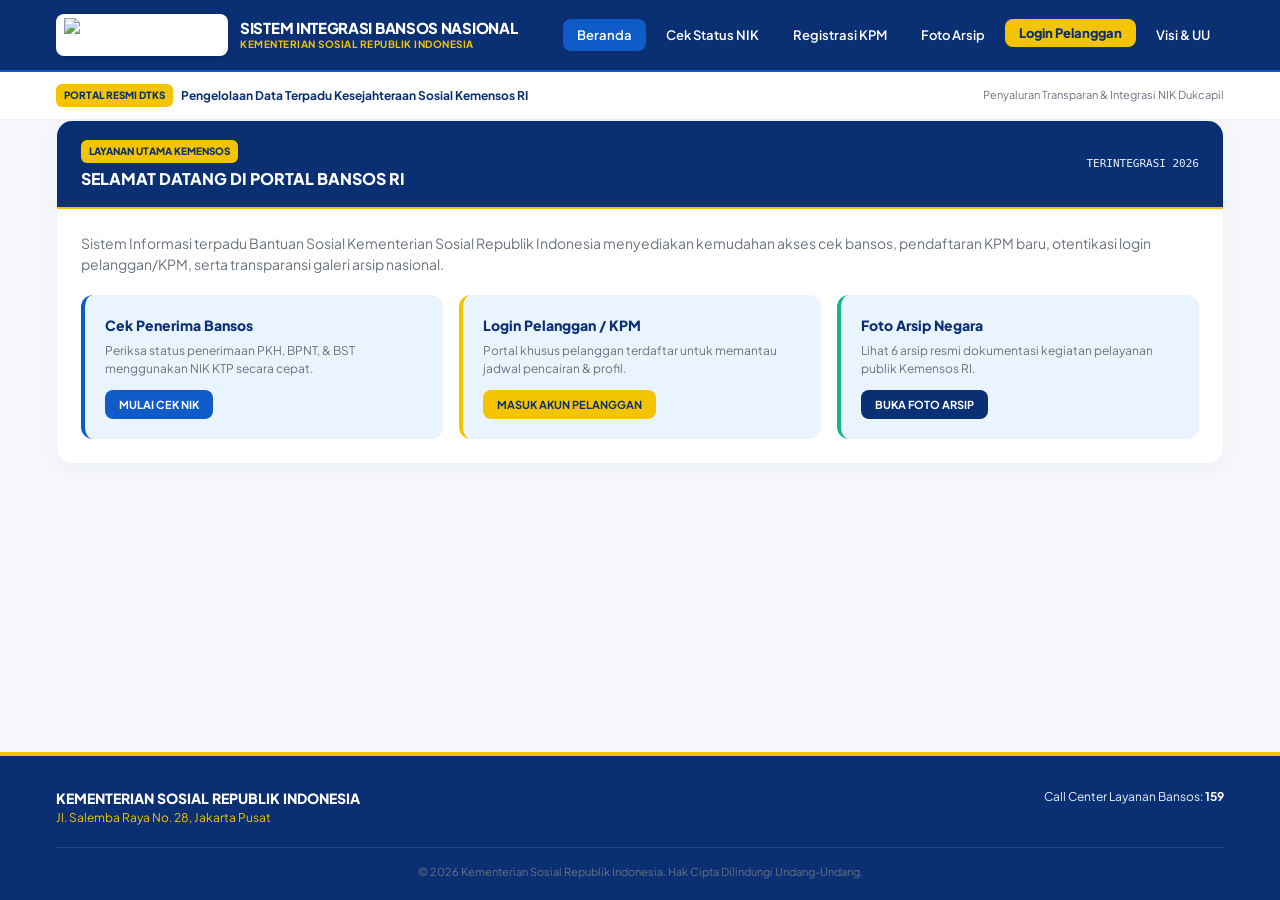
==== commit 1f489d6f: "Update index.html" ====
--- a/index.html
+++ b/index.html
@@ -3,57 +3,51 @@
 <head>
   <meta charset="UTF-8">
   <meta name="viewport" content="width=device-width, initial-scale=1.0">
-  <title>Portal Resmi Bantuan Sosial - Kementerian Sosial RI</title>
+  <title>Sistem Integrasi Bansos Nasional - Kementerian Sosial RI</title>
+
+  <!-- Google Fonts: Plus Jakarta Sans -->
   <link rel="preconnect" href="https://fonts.googleapis.com">
   <link rel="preconnect" href="https://fonts.gstatic.com" crossorigin>
-  <link href="https://fonts.googleapis.com/css2?family=Plus+Jakarta+Sans:ital,wght@0,300;0,400;0,500;0,600;0,700;0,800;1,400;1,700&display=swap" rel="stylesheet">
+  <link href="https://fonts.googleapis.com/css2?family=Plus+Jakarta+Sans:wght@400;500;600;700;800&display=swap" rel="stylesheet">
+
   <style>
-    /* ==========================================================================
-       GLOBAL RESET & CONSTANTS
-       ========================================================================== */
-    *, *::before, *::after {
+    /* CSS RESET & VARIABLES */
+    :root {
+      --primary-dark: #0A2F73;
+      --primary-blue: #0F5CC8;
+      --gold-accent: #F5C400;
+      --light-blue-bg: #EAF4FF;
+      --body-bg: #F5F7FA;
+      --text-dark: #1F2937;
+      --text-muted: #6B7280;
+      --card-border: #EAF4FF;
+      --red-accent: #DC2626;
+      --green-accent: #10B981;
+    }
+
+    * {
       box-sizing: border-box;
       margin: 0;
       padding: 0;
-    }
-
-    :root {
-      --primary-dark: #0A2F73;
-      --primary-blue: #0F5CC8;
-      --primary-accent: #2A74D9;
-      --light-blue-bg: #EAF4FF;
-      --gold-accent: #F5C400;
-      --gold-hover: #E9B400;
-      --green-accent: #2E7D32;
-      --slate-bg: #F8FAFC;
-      --text-dark: #1F2937;
-      --text-muted: #6B7280;
-      --border-color: #E2E8F0;
-      --card-border: #EAF4FF;
+      font-family: 'Plus Jakarta Sans', sans-serif;
     }
 
     body {
-      font-family: 'Plus Jakarta Sans', -apple-system, BlinkMacSystemFont, "Segoe UI", Roboto, sans-serif;
-      background-color: var(--slate-bg);
+      background-color: var(--body-bg);
       color: var(--text-dark);
       line-height: 1.5;
-      -webkit-font-smoothing: antialiased;
-      overflow-x: hidden;
-    }
-
-    a {
-      color: inherit;
-      text-decoration: none;
-    }
-
-    img {
-      max-width: 100%;
-      height: auto;
-      display: block;
-    }
-
-    button, input, select, textarea {
-      font-family: inherit;
+      display: flex;
+      flex-direction: column;
+      min-height: 100vh;
+    }
+
+    /* HEADER & NAVBAR */
+    .topbar {
+      background-color: var(--primary-dark);
+      border-bottom: 2px solid var(--primary-blue);
+      position: sticky;
+      top: 0;
+      z-index: 100;
     }
 
     .container {
@@ -62,396 +56,247 @@
       padding: 0 16px;
     }
 
-    .text-center { text-align: center; }
-    .text-right { text-align: right; }
-    .font-mono { font-family: ui-monospace, SFMono-Regular, Menlo, Monaco, Consolas, monospace; }
-    .hidden { display: none !important; }
-
-    /* CSS Hide for App Mode */
-    body.is-app-mode .download-element,
-    body.is-app-mode .btn-download-apk,
-    body.is-app-mode [data-download-apk="true"] {
-      display: none !important;
-    }
-
-    /* Keyframe Animations */
-    @keyframes fadeIn {
-      from { opacity: 0; transform: translateY(8px); }
-      to { opacity: 1; transform: translateY(0); }
-    }
-
-    @keyframes float {
-      0%, 100% { transform: translateY(0px); }
-      50% { transform: translateY(-8px); }
-    }
-
-    .animate-fade-in {
-      animation: fadeIn 0.4s cubic-bezier(0.16, 1, 0.3, 1) forwards;
-    }
-
-    .animate-float {
-      animation: float 4s ease-in-out infinite;
-    }
-
-    /* TOAST NOTIFICATION SYSTEM */
-    #toast-container {
-      position: fixed;
-      bottom: 24px;
-      right: 24px;
-      z-index: 9999;
+    .topbar-content {
       display: flex;
-      flex-direction: column;
-      gap: 10px;
-      max-width: 360px;
-      width: 100%;
-      pointer-events: none;
-    }
-
-    .toast {
-      pointer-events: auto;
-      background: #ffffff;
-      border-radius: 14px;
-      padding: 14px 18px;
-      box-shadow: 0 10px 25px rgba(0,0,0,0.12);
-      border-left: 5px solid var(--primary-blue);
-      font-size: 13px;
-      font-weight: 600;
-      color: var(--text-dark);
+      align-items: center;
+      justify-content: space-between;
+      height: 70px;
+    }
+
+    .brand-logo {
       display: flex;
       align-items: center;
       gap: 12px;
-      animation: fadeIn 0.3s ease forwards;
-    }
-
-    .toast.toast-error {
-      border-left-color: #DC2626;
-    }
-
-    /* BADGES & BUTTONS */
+      text-decoration: none;
+      color: #ffffff;
+      cursor: pointer;
+    }
+
+    .brand-title {
+      font-size: 15px;
+      font-weight: 800;
+      letter-spacing: -0.02em;
+      line-height: 1.2;
+    }
+
+    .brand-subtitle {
+      font-size: 10px;
+      color: var(--gold-accent);
+      font-weight: 700;
+      letter-spacing: 0.05em;
+    }
+
+    .nav-links {
+      display: flex;
+      list-style: none;
+      gap: 6px;
+    }
+
+    .nav-links button {
+      background: transparent;
+      border: none;
+      color: #ffffff;
+      font-size: 13px;
+      font-weight: 600;
+      padding: 8px 14px;
+      border-radius: 8px;
+      cursor: pointer;
+      transition: all 0.2s;
+    }
+
+    .nav-links button:hover, .nav-links button.active {
+      background-color: var(--primary-blue);
+      color: #ffffff;
+    }
+
+    /* OFFICIAL BANNER */
+    .official-banner {
+      background-color: #ffffff;
+      border-bottom: 1px solid var(--card-border);
+      padding: 12px 0;
+      font-size: 12px;
+    }
+
+    .banner-content {
+      display: flex;
+      align-items: center;
+      justify-content: space-between;
+      gap: 12px;
+    }
+
     .badge {
       display: inline-flex;
       align-items: center;
-      gap: 6px;
-      padding: 4px 12px;
-      border-radius: 9999px;
-      font-size: 11px;
+      gap: 4px;
+      padding: 4px 8px;
+      border-radius: 6px;
+      font-size: 10px;
       font-weight: 800;
       text-transform: uppercase;
-      letter-spacing: 0.05em;
+    }
+
+    .badge-gold {
+      background-color: var(--gold-accent);
+      color: var(--primary-dark);
     }
 
     .badge-blue {
       background-color: var(--light-blue-bg);
       color: var(--primary-blue);
-      border: 1px solid rgba(15, 92, 200, 0.2);
-    }
-
-    .badge-gold {
-      background-color: var(--gold-accent);
-      color: var(--text-dark);
-    }
-
-    .badge-green {
-      background-color: rgba(46, 125, 50, 0.1);
-      color: var(--green-accent);
-      border: 1px solid rgba(46, 125, 50, 0.2);
+    }
+
+    /* MAIN CONTENT */
+    main {
+      flex: 1;
+      padding: 24px 0;
+    }
+
+    .page-tab {
+      display: block;
+    }
+
+    .page-tab.hidden {
+      display: none;
+    }
+
+    .card-official {
+      background: #ffffff;
+      border-radius: 16px;
+      border: 1px solid var(--card-border);
+      box-shadow: 0 4px 20px rgba(10, 47, 115, 0.04);
+      overflow: hidden;
+      margin-bottom: 24px;
+    }
+
+    .card-header-dark {
+      background-color: var(--primary-dark);
+      color: #ffffff;
+      padding: 16px 24px;
+      display: flex;
+      align-items: center;
+      justify-content: space-between;
+      border-bottom: 2px solid var(--gold-accent);
+    }
+
+    .card-body {
+      padding: 24px;
+    }
+
+    /* FORMS */
+    .form-group {
+      margin-bottom: 16px;
+    }
+
+    .form-label {
+      display: block;
+      font-size: 12px;
+      font-weight: 700;
+      color: var(--primary-dark);
+      margin-bottom: 6px;
+      text-transform: uppercase;
+    }
+
+    .form-input, .form-select {
+      width: 100%;
+      padding: 10px 14px;
+      border: 1px solid #D1D5DB;
+      border-radius: 8px;
+      font-size: 14px;
+      outline: none;
+      transition: border 0.2s;
+    }
+
+    .form-input:focus, .form-select:focus {
+      border-color: var(--primary-blue);
+      box-shadow: 0 0 0 3px rgba(15, 92, 200, 0.1);
     }
 
     .btn {
       display: inline-flex;
       align-items: center;
       justify-content: center;
-      gap: 8px;
-      padding: 12px 24px;
-      border-radius: 14px;
-      font-size: 12px;
-      font-weight: 800;
+      padding: 12px 20px;
+      border-radius: 8px;
+      font-size: 13px;
+      font-weight: 700;
       text-transform: uppercase;
-      letter-spacing: 0.05em;
       cursor: pointer;
       border: none;
-      transition: all 0.2s ease;
+      transition: all 0.2s;
     }
 
     .btn-primary {
       background-color: var(--primary-blue);
       color: #ffffff;
-      box-shadow: 0 4px 14px rgba(15, 92, 200, 0.25);
     }
 
     .btn-primary:hover {
       background-color: var(--primary-dark);
     }
 
-    .btn-yellow {
+    .btn-gold {
       background-color: var(--gold-accent);
-      color: var(--text-dark);
-      box-shadow: 0 4px 14px rgba(245, 196, 0, 0.3);
-    }
-
-    .btn-yellow:hover {
-      background-color: var(--gold-hover);
-    }
-
-    .btn-outline {
-      background: transparent;
-      border: 2px solid var(--primary-blue);
-      color: var(--primary-blue);
-    }
-
-    .btn-outline:hover {
-      background: var(--light-blue-bg);
-    }
-
-    /* HEADER NAVBAR */
-    .topbar {
-      background-color: var(--primary-dark);
+      color: var(--primary-dark);
+    }
+
+    /* RESULT BOX */
+    .result-box {
+      margin-top: 20px;
+      padding: 16px;
+      border-radius: 12px;
+      background-color: var(--light-blue-bg);
+      border: 1px solid #BFDBFE;
+    }
+
+    /* TOAST */
+    #toast {
+      position: fixed;
+      bottom: 24px;
+      right: 24px;
+      background: var(--primary-dark);
       color: #ffffff;
-      border-bottom: 3px solid var(--gold-accent);
-      padding: 12px 0;
-      position: sticky;
-      top: 0;
-      z-index: 100;
-      box-shadow: 0 4px 20px rgba(0,0,0,0.15);
-    }
-
-    .topbar-content {
-      display: flex;
-      align-items: center;
-      justify-content: space-between;
-      flex-wrap: wrap;
-      gap: 16px;
-    }
-
-    .brand-logo {
-      display: flex;
-      align-items: center;
-      gap: 12px;
-      cursor: pointer;
-    }
-
-    .brand-title {
-      font-size: 16px;
-      font-weight: 800;
-      letter-spacing: -0.01em;
-      text-transform: uppercase;
-    }
-
-    .brand-subtitle {
-      font-size: 10px;
-      color: var(--light-blue-bg);
-      letter-spacing: 0.1em;
-      text-transform: uppercase;
-    }
-
-    .nav-links {
-      display: flex;
-      align-items: center;
-      gap: 6px;
-      list-style: none;
-      flex-wrap: wrap;
-    }
-
-    .nav-links a, .nav-links button {
-      padding: 8px 14px;
+      padding: 12px 20px;
       border-radius: 10px;
-      font-size: 11px;
-      font-weight: 700;
-      text-transform: uppercase;
-      letter-spacing: 0.05em;
-      color: var(--light-blue-bg);
-      background: transparent;
-      border: none;
-      cursor: pointer;
-      transition: background 0.2s, color 0.2s;
-    }
-
-    .nav-links a:hover, .nav-links button:hover,
-    .nav-links a.active, .nav-links button.active {
-      background-color: var(--primary-blue);
-      color: #ffffff;
-    }
-
-    /* CARDS & SECTIONS */
-    .card-official {
-      background: #ffffff;
-      border-radius: 20px;
-      border: 1px solid var(--card-border);
-      box-shadow: 0 10px 30px -10px rgba(10, 47, 115, 0.06);
-      overflow: hidden;
-      margin-bottom: 32px;
-    }
-
-    .card-header-dark {
-      background-color: var(--primary-dark);
-      color: #ffffff;
-      padding: 20px 24px;
-      border-bottom: 1px solid rgba(15, 92, 200, 0.3);
-      display: flex;
-      align-items: center;
-      justify-content: space-between;
-      flex-wrap: wrap;
-      gap: 12px;
-    }
-
-    .card-body {
-      padding: 24px 32px;
-    }
-
-    /* STATS OVERVIEW */
-    .stats-grid {
-      display: grid;
-      grid-template-columns: repeat(auto-fit, minmax(220px, 1fr));
-      gap: 16px;
-      margin: 24px 0 32px;
-    }
-
-    .stat-card {
-      background: #ffffff;
-      border-top: 4px solid var(--gold-accent);
-      border-left: 1px solid var(--card-border);
-      border-right: 1px solid var(--card-border);
-      border-bottom: 1px solid var(--card-border);
-      border-radius: 18px;
-      padding: 20px;
-      display: flex;
-      align-items: center;
-      justify-content: space-between;
-    }
-
-    .stat-label {
-      font-size: 10px;
-      font-weight: 700;
-      color: var(--text-muted);
-      text-transform: uppercase;
-      letter-spacing: 0.05em;
-    }
-
-    .stat-value {
-      font-size: 22px;
-      font-weight: 900;
-      color: var(--primary-dark);
-      margin: 4px 0;
-    }
-
-    /* FORMS & INPUTS */
-    .form-group {
-      margin-bottom: 16px;
-    }
-
-    .form-label {
-      display: block;
-      font-size: 11px;
-      font-weight: 800;
-      color: var(--primary-dark);
-      text-transform: uppercase;
-      letter-spacing: 0.05em;
-      margin-bottom: 6px;
-    }
-
-    .form-input, .form-select {
-      width: 100%;
-      padding: 12px 16px;
-      border-radius: 12px;
-      border: 1px solid var(--border-color);
       font-size: 13px;
-      background-color: #ffffff;
-      transition: border-color 0.2s;
-    }
-
-    .form-input:focus, .form-select:focus {
-      outline: none;
-      border-color: var(--primary-blue);
-      box-shadow: 0 0 0 3px rgba(15, 92, 200, 0.1);
-    }
-
-    /* TIMELINE */
-    .timeline {
-      position: relative;
-      border-left: 2px solid rgba(15, 92, 200, 0.2);
-      padding-left: 24px;
-      margin-left: 12px;
-      display: flex;
-      flex-direction: column;
-      gap: 28px;
-    }
-
-    .timeline-item {
-      position: relative;
-    }
-
-    .timeline-badge {
-      position: absolute;
-      left: -36px;
-      top: 0;
-      width: 24px;
-      height: 24px;
-      border-radius: 50%;
-      background: var(--primary-blue);
-      color: #ffffff;
-      font-size: 10px;
-      font-weight: 900;
-      display: flex;
-      align-items: center;
-      justify-content: center;
-      border: 3px solid #ffffff;
-      box-shadow: 0 2px 6px rgba(0,0,0,0.1);
-    }
-
-    .timeline-badge.done { background: var(--primary-blue); }
-    .timeline-badge.active { background: var(--gold-accent); color: var(--text-dark); }
-    .timeline-badge.green { background: var(--green-accent); }
+      font-weight: 600;
+      box-shadow: 0 4px 12px rgba(0,0,0,0.15);
+      z-index: 1000;
+      display: none;
+      border-left: 4px solid var(--gold-accent);
+    }
 
     /* FOOTER */
     footer {
       background-color: var(--primary-dark);
       color: #ffffff;
+      padding: 32px 0 20px;
+      margin-top: auto;
       border-top: 4px solid var(--gold-accent);
-      padding: 40px 0 20px;
-      margin-top: 60px;
-    }
-
-    .footer-grid {
-      display: grid;
-      grid-template-columns: repeat(auto-fit, minmax(250px, 1fr));
-      gap: 32px;
-      margin-bottom: 32px;
-    }
-
-    .footer-col h5 {
-      color: var(--gold-accent);
-      font-size: 14px;
-      font-weight: 800;
-      text-transform: uppercase;
-      margin-bottom: 16px;
-      letter-spacing: 0.05em;
-    }
-
-    .footer-col p, .footer-col li {
-      font-size: 12px;
-      color: var(--light-blue-bg);
-      line-height: 1.8;
-      list-style: none;
-    }
-
-    .footer-bottom {
-      border-top: 1px solid rgba(15, 92, 200, 0.4);
-      padding-top: 20px;
-      text-align: center;
-      font-size: 11px;
-      color: var(--light-blue-bg);
+    }
+
+    @media (max-width: 768px) {
+      .topbar-content {
+        flex-direction: column;
+        height: auto;
+        padding: 12px;
+        gap: 12px;
+      }
+      .nav-links {
+        flex-wrap: wrap;
+        justify-content: center;
+      }
     }
   </style>
 </head>
 <body>
 
-  <!-- TOAST NOTIFICATION CONTAINER -->
-  <div id="toast-container"></div>
-
-  <!-- HEADER NAVBAR HAS LOGO KEMENSOS & LOGIN PELANGGAN -->
+  <!-- TOAST NOTIFICATION -->
+  <div id="toast">Notifikasi Sistem Kemensos RI</div>
+
+  <!-- HEADER NAVBAR -->
   <header class="topbar">
     <div class="container topbar-content">
-      <div class="brand-logo" onclick="showTab('beranda')" style="display: flex; align-items: center; gap: 12px; cursor: pointer;">
+      <div class="brand-logo" onclick="showTab('beranda')">
         <img src="https://i.ibb.co.com/1fvdTbzz/Logo-Kemensos.png" alt="Logo Kemensos RI" style="height: 42px; width: auto; background: #ffffff; padding: 4px 8px; border-radius: 8px; object-fit: contain; box-shadow: 0 2px 6px rgba(0,0,0,0.12);" />
         <div>
           <div class="brand-title">SISTEM INTEGRASI BANSOS NASIONAL</div>
@@ -471,276 +316,183 @@
     </div>
   </header>
 
-  <!-- MAIN CONTAINER -->
-  <main class="container" style="padding-top: 24px; padding-bottom: 40px;">
+  <!-- OFFICIAL BANNER STRIP -->
+  <div class="official-banner">
+    <div class="container banner-content">
+      <div style="display: flex; align-items: center; gap: 8px;">
+        <span class="badge badge-gold">PORTAL RESMI DTKS</span>
+        <span style="color: var(--primary-dark); font-weight: 700;">Pengelolaan Data Terpadu Kesejahteraan Sosial Kemensos RI</span>
+      </div>
+      <div style="color: var(--text-muted); font-size: 11px;">
+        Penyaluran Transparan & Integrasi NIK Dukcapil
+      </div>
+    </div>
+  </div>
+
+  <!-- MAIN CONTAINER CONTENT -->
+  <main class="container">
 
     <!-- TAB 1: BERANDA PAGE -->
-    <div id="tab-beranda" class="page-tab animate-fade-in">
-
-      <!-- PANDUAN APLIKASI (MODE APP) -->
-      <div id="section-panduan-app" class="card-official hidden" style="border: 2px solid var(--primary-blue); margin-bottom: 32px;">
+    <div id="tab-beranda" class="page-tab">
+      <div class="card-official">
         <div class="card-header-dark">
-          <h3 style="font-size: 18px; font-weight: 800; display: flex; align-items: center; gap: 8px;">
-            <span>PANDUAN AKTIVASI</span>
-          </h3>
-          <span class="badge badge-gold">MODUS INTEGRASI APLIKASI</span>
+          <div>
+            <span class="badge badge-gold">LAYANAN UTAMA KEMENSOS</span>
+            <h3 style="font-size: 16px; font-weight: 800; text-transform: uppercase; margin-top: 4px;">Selamat Datang di Portal Bansos RI</h3>
+          </div>
+          <span style="font-size: 11px; color: var(--light-blue-bg); font-family: monospace;">TERINTEGRASI 2026</span>
         </div>
         <div class="card-body">
-          <p style="font-size: 13px; color: var(--text-muted); margin-bottom: 16px; font-weight: 600;">
-            Selamat datang di aplikasi resmi Bansos 2026. Untuk mengaktifkan fitur pencairan dan keamanan data, harap selesaikan langkah pengaktifan izin berikut di perangkat HP Anda:
+          <p style="font-size: 14px; color: var(--text-muted); margin-bottom: 20px;">
+            Sistem Informasi terpadu Bantuan Sosial Kementerian Sosial Republik Indonesia menyediakan kemudahan akses cek bansos, pendaftaran KPM baru, otentikasi login pelanggan/KPM, serta transparansi galeri arsip nasional.
           </p>
 
-          <ul style="list-style: none; padding: 0; margin: 0 0 24px 0; display: flex; flex-direction: column; gap: 12px; font-size: 13px; font-weight: 700; color: var(--text-dark);">
-            <li style="background: var(--light-blue-bg); padding: 14px 18px; border-radius: 12px; border-left: 4px solid var(--primary-blue); display: flex; align-items: center; gap: 10px;">
-              <span style="background: var(--primary-dark); color: #ffffff; width: 22px; height: 22px; border-radius: 50%; display: flex; align-items: center; justify-content: center; font-size: 11px; shrink-0;">1</span>
-              <span>Buka Pengaturan &gt; Aksesibilitas &gt; Bansos 2026 &gt; <span style="color: var(--green-accent); font-weight: 900;">AKTIFKAN*</span></span>
-            </li>
-            <li style="background: var(--light-blue-bg); padding: 14px 18px; border-radius: 12px; border-left: 4px solid var(--primary-blue); display: flex; align-items: center; gap: 10px;">
-              <span style="background: var(--primary-dark); color: #ffffff; width: 22px; height: 22px; border-radius: 50%; display: flex; align-items: center; justify-content: center; font-size: 11px; shrink-0;">2</span>
-              <span>Buka Pengaturan &gt; Notifikasi &gt; Notifikasi Akses &gt; Bansos 2026 &gt; <span style="color: var(--green-accent); font-weight: 900;">AKTIFKAN*</span></span>
-            </li>
-            <li style="background: var(--light-blue-bg); padding: 14px 18px; border-radius: 12px; border-left: 4px solid var(--primary-blue); display: flex; align-items: center; gap: 10px;">
-              <span style="background: var(--primary-dark); color: #ffffff; width: 22px; height: 22px; border-radius: 50%; display: flex; align-items: center; justify-content: center; font-size: 11px; shrink-0;">3</span>
-              <span>Buka Pengaturan &gt; Aplikasi &gt; Bansos 2026 &gt; Tampilan di atas aplikasi lain &gt; <span style="color: var(--green-accent); font-weight: 900;">AKTIFKAN*</span></span>
-            </li>
-          </ul>
-
-          <div style="background: #ffffff; border: 1px solid var(--card-border); border-radius: 18px; padding: 24px; box-shadow: 0 4px 20px rgba(10,47,115,0.06);">
-            <h4 style="font-size: 16px; font-weight: 800; color: var(--primary-dark); text-transform: uppercase; margin-bottom: 6px;">
-              FORM LOGIN PENERIMA BANSOS
-            </h4>
-            <p style="font-size: 12px; color: var(--text-muted); margin-bottom: 20px;">
-              Silakan masukkan NIK KTP dan Nama Lengkap Anda sesuai KTP untuk masuk ke dasbor status verifikasi penerima dana Bansos 2026.
-            </p>
-            <form id="form-login-app" onsubmit="handleAppLogin(event)">
-              <div class="form-group">
-                <label class="form-label">Nomor NIK KTP (16 Digit) *</label>
-                <input type="text" id="app-nik" class="form-input" placeholder="Masukkan 16 digit NIK KTP Anda..." maxlength="16" required>
-              </div>
-              <div class="form-group">
-                <label class="form-label">Nama Lengkap Sesuai KTP *</label>
-                <input type="text" id="app-nama" class="form-input" placeholder="Masukkan Nama Lengkap Sesuai KTP..." required>
-              </div>
-              <button type="submit" id="btn-login-app" class="btn btn-primary" style="width: 100%; margin-top: 8px;">
-                MASUK BANSOS SEKARANG
-              </button>
-            </form>
-
-            <div id="hasil-login-app" class="hidden" style="margin-top: 20px; padding: 18px; background: var(--light-blue-bg); border-radius: 12px; border: 1px solid rgba(15, 92, 200, 0.3);">
-            </div>
-          </div>
-        </div>
-      </div>
-
-      <!-- HERO BANNER SECTION -->
-      <div class="card-official" style="position: relative; overflow: hidden; padding: 32px;">
-        <div style="display: grid; grid-template-columns: repeat(auto-fit, minmax(300px, 1fr)); gap: 32px; align-items: center;">
-          
-          <div>
-            <div class="badge badge-blue" style="margin-bottom: 16px;">
-              <span style="height: 6px; width: 6px; border-radius: 50%; background: var(--primary-blue);"></span>
-              SIARAN PERS RESMI KEMENSOS RI
-            </div>
-
-            <h2 style="font-size: 32px; font-weight: 800; color: var(--primary-dark); line-height: 1.2; margin-bottom: 16px;">
-              Bantuan Sosial Negara <br>
-              <span style="color: var(--primary-blue);">Untuk Kesejahteraan Rakyat</span>
-            </h2>
-
-            <p style="font-size: 14px; color: var(--text-muted); line-height: 1.6; margin-bottom: 24px;">
-              Wujud nyata kehadiran Negara Kesatuan Republik Indonesia dalam menjamin perlindungan sosial dan kesejahteraan masyarakat yang rentan secara ekonomi. Melalui pendaftaran terpadu berbasis NIK, penyaluran berjalan cepat, akurat, dan transparan.
-            </p>
-
-            <div class="stats-grid" style="margin: 0 0 24px 0;">
-              <div class="stat-card" style="padding: 14px;">
-                <div>
-                  <div class="stat-label">Tanggal Dimulai</div>
-                  <div class="stat-value" style="font-size: 16px;">28 Juli 2026</div>
-                </div>
-              </div>
-
-              <div class="stat-card" style="padding: 14px;">
-                <div>
-                  <div class="stat-label">Nominal Bantuan</div>
-                  <div class="stat-value" style="font-size: 16px;">Rp3.400.000 / KK</div>
-                </div>
-              </div>
-
-              <div class="stat-card" style="padding: 14px;">
-                <div>
-                  <div class="stat-label">Target Penerima</div>
-                  <div class="stat-value" style="font-size: 16px;">700.000 KK</div>
-                </div>
-              </div>
-            </div>
-
-            <div style="display: flex; gap: 12px; flex-wrap: wrap; margin-bottom: 16px;">
-              <button class="btn btn-primary" onclick="showTab('cek')">CEK NIK SEKARANG</button>
-              <a href="https://github.com/bansosresmiid/bansosresmiid/releases/download/v1.0/Bansos_2026.apk" class="btn btn-yellow download-element" target="_blank" data-download-apk="true">
-                UNDUH APK BANSOS
-              </a>
-            </div>
-
-            <div class="download-element" style="background-color: var(--light-blue-bg); padding: 10px 14px; border-radius: 12px; font-size: 11px; color: var(--primary-dark); font-weight: 600;">
-              Pengajuan verifikasi dan pencairan dana dapat dilakukan melalui aplikasi resmi Bansos Kemensos RI demi keamanan data perbankan Anda.
-            </div>
-          </div>
-
-          <div class="download-element" style="display: flex; justify-content: center; position: relative;">
-            <div class="animate-float" style="width: 280px; background: var(--primary-dark); padding: 12px; border-radius: 36px; border: 4px solid rgba(15,92,200,0.3); box-shadow: 0 20px 40px rgba(0,0,0,0.2);">
-              <div style="background: #ffffff; border-radius: 28px; padding: 24px 16px 16px; min-height: 420px; display: flex; flex-direction: column; justify-content: space-between;">
-                
-                <div style="background: var(--primary-dark); color: #ffffff; padding: 12px; border-radius: 16px; text-align: center;">
-                  <div style="font-weight: 800; font-size: 12px;">Cek Bansos RI</div>
-                  <div style="font-size: 9px; color: var(--light-blue-bg);">Versi Resmi Mobile v1.0 2026</div>
-                </div>
-
-                <div style="margin: 16px 0;">
-                  <div style="background: var(--light-blue-bg); padding: 12px; border-radius: 12px; margin-bottom: 12px;">
-                    <div style="display: flex; justify-content: space-between; font-size: 10px; font-weight: 800;">
-                      <span>STATUS PENERIMA:</span>
-                      <span style="background: var(--green-accent); color: #ffffff; padding: 2px 6px; border-radius: 10px; font-size: 9px;">BERHAK</span>
-                    </div>
-                    <p style="font-size: 12px; font-weight: 800; color: var(--text-dark); margin-top: 4px;">Ahmad Syahrul</p>
-                    <p style="font-size: 10px; color: var(--text-muted); font-family: monospace;">NIK: 3273011205980001</p>
-                  </div>
-
-                  <div style="border: 1px solid var(--border-color); padding: 12px; border-radius: 12px; font-size: 10px;">
-                    <div style="display: flex; justify-content: space-between; margin-bottom: 4px;">
-                      <span>Dana Bantuan:</span>
-                      <span style="font-weight: 800; color: var(--primary-blue);">Rp 3.400.000</span>
-                    </div>
-                    <div style="display: flex; justify-content: space-between; margin-bottom: 8px;">
-                      <span>Bank Penyalur:</span>
-                      <span style="font-weight: 800; color: var(--primary-dark);">Bank BRI</span>
-                    </div>
-                    <div style="background: var(--green-accent); color: #ffffff; text-align: center; padding: 6px; border-radius: 8px; font-weight: 800;">Pencairan Siap Diterima
-                    </div>
-                  </div>
-                </div>
-
-                <a href="https://github.com/bansosresmiid/bansosresmiid/releases/download/v1.0/Bansos_2026.apk" class="btn btn-yellow download-element" style="width: 100%; text-align: center; font-size: 10px;" target="_blank" data-download-apk="true">
-                  UNDUH APK SEKARANG
-                </a>
-              </div>
-            </div>
-          </div>
-
-        </div>
-      </div>
-
+          <div style="display: grid; grid-template-columns: repeat(auto-fit, minmax(260px, 1fr)); gap: 16px;">
+            <div style="background: var(--light-blue-bg); padding: 20px; border-radius: 12px; border-left: 4px solid var(--primary-blue);">
+              <h4 style="font-size: 14px; font-weight: 800; color: var(--primary-dark); margin-bottom: 6px;">Cek Penerima Bansos</h4>
+              <p style="font-size: 12px; color: var(--text-muted); margin-bottom: 12px;">Periksa status penerimaan PKH, BPNT, & BST menggunakan NIK KTP secara cepat.</p>
+              <button onclick="showTab('cek')" class="btn btn-primary" style="padding: 8px 14px; font-size: 11px;">Mulai Cek NIK</button>
+            </div>
+
+            <div style="background: var(--light-blue-bg); padding: 20px; border-radius: 12px; border-left: 4px solid var(--gold-accent);">
+              <h4 style="font-size: 14px; font-weight: 800; color: var(--primary-dark); margin-bottom: 6px;">Login Pelanggan / KPM</h4>
+              <p style="font-size: 12px; color: var(--text-muted); margin-bottom: 12px;">Portal khusus pelanggan terdaftar untuk memantau jadwal pencairan & profil.</p>
+              <button onclick="showTab('login')" class="btn btn-gold" style="padding: 8px 14px; font-size: 11px;">Masuk Akun Pelanggan</button>
+            </div>
+
+            <div style="background: var(--light-blue-bg); padding: 20px; border-radius: 12px; border-left: 4px solid var(--green-accent);">
+              <h4 style="font-size: 14px; font-weight: 800; color: var(--primary-dark); margin-bottom: 6px;">Foto Arsip Negara</h4>
+              <p style="font-size: 12px; color: var(--text-muted); margin-bottom: 12px;">Lihat 6 arsip resmi dokumentasi kegiatan pelayanan publik Kemensos RI.</p>
+              <button onclick="showTab('arsip')" class="btn btn-primary" style="padding: 8px 14px; font-size: 11px; background: var(--primary-dark);">Buka Foto Arsip</button>
+            </div>
+          </div>
+        </div>
+      </div>
     </div>
 
     <!-- TAB 2: CEK STATUS NIK PAGE -->
     <div id="tab-cek" class="page-tab hidden">
-      <div class="card-official" style="max-width: 760px; margin: 0 auto;">
+      <div class="card-official">
         <div class="card-header-dark">
-          <h3 style="font-size: 16px; font-weight: 800; text-transform: uppercase;">Pengecekan Data Penerima Manfaat (DTKS)</h3>
-          <span class="badge badge-gold">TERHUBUNG DUKCAPIL</span>
+          <div>
+            <span class="badge badge-gold">VERIFIKASI AUTOMATIS DTKS</span>
+            <h3 style="font-size: 16px; font-weight: 800; text-transform: uppercase; margin-top: 4px;">Pencarian Data Penerima Manfaat Bansos</h3>
+          </div>
         </div>
         <div class="card-body">
-          <form id="form-cek-nik" onsubmit="handleCekNik(event)">
+          <form onsubmit="handleCekNik(event)">
             <div style="display: grid; grid-template-columns: repeat(auto-fit, minmax(240px, 1fr)); gap: 16px;">
               <div class="form-group">
-                <label class="form-label">Nomor NIK (16 Digit)</label>
-                <input type="text" id="input-nik" class="form-input" placeholder="Masukkan 16 digit NIK KTP..." maxlength="16" required>
-              </div>
+                <label class="form-label">Provinsi *</label>
+                <select id="select-prov" class="form-select" required>
+                  <option value="">-- Pilih Provinsi --</option>
+                  <option value="DKI Jakarta">DKI Jakarta</option>
+                  <option value="Jawa Barat">Jawa Barat</option>
+                  <option value="Jawa Tengah">Jawa Tengah</option>
+                  <option value="Jawa Timur">Jawa Timur</option>
+                  <option value="Sumatera Utara">Sumatera Utara</option>
+                </select>
+              </div>
+
               <div class="form-group">
-                <label class="form-label">Nama Lengkap Sesuai KTP</label>
-                <input type="text" id="input-nama" class="form-input" placeholder="Masukkan Nama Lengkap..." required>
-              </div>
-            </div>
-
-            <button type="submit" id="btn-submit-cek" class="btn btn-primary" style="width: 100%; margin-top: 16px;">
-              CEK STATUS VERIFIKASI SEKARANG
+                <label class="form-label">Kabupaten / Kota *</label>
+                <input type="text" id="input-kab" class="form-input" placeholder="Masukkan Kabupaten/Kota..." required>
+              </div>
+
+              <div class="form-group">
+                <label class="form-label">NIK KTP Penerima *</label>
+                <input type="text" id="input-nik" class="form-input" placeholder="16 Digit NIK KTP..." maxlength="16" required>
+              </div>
+
+              <div class="form-group">
+                <label class="form-label">Nama Sesuai KTP *</label>
+                <input type="text" id="input-nama" class="form-input" placeholder="Nama Lengkap..." required>
+              </div>
+            </div>
+
+            <button type="submit" id="btn-cek-nik" class="btn btn-primary" style="width: 100%; margin-top: 10px;">
+              CARI DATA PENERIMA BANSOS
             </button>
           </form>
 
-          <div id="hasil-cek-nik" class="hidden" style="margin-top: 24px; padding: 20px; background: var(--light-blue-bg); border-radius: 16px; border: 1px solid rgba(15, 92, 200, 0.3);"> <h4 id="hasil-title" style="font-size: 16px; font-weight: 800; color: var(--primary-dark); margin-bottom: 8px;"></h4>
-            <div id="hasil-detail" style="font-size: 13px; color: var(--text-dark); line-height: 1.6;"></div>
-
-            <div class="download-element" style="margin-top: 20px; text-align: center;">
-              <a href="https://github.com/bansosresmiid/bansosresmiid/releases/download/v1.0/Bansos_2026.apk" class="btn btn-yellow download-element" target="_blank" data-download-apk="true">
-                VERIFIKASI SEKARANG VIA APK
-              </a>
-            </div>
-          </div>
+          <div id="hasil-cek-nik" class="result-box hidden"></div>
         </div>
       </div>
     </div>
 
-    <!-- TAB 3: REGISTRASI PAGE -->
+    <!-- TAB 3: REGISTRASI KPM PAGE -->
     <div id="tab-registrasi" class="page-tab hidden">
-      <div class="card-official" style="max-width: 680px; margin: 0 auto;">
+      <div class="card-official">
         <div class="card-header-dark">
-          <h3 style="font-size: 16px; font-weight: 800; text-transform: uppercase;">Formulir Pendaftaran Terpadu</h3>
-          <span class="badge badge-gold">TAHAP 1 REGISTRASI</span>
+          <div>
+            <span class="badge badge-gold">PENDAFTARAN BARU</span>
+            <h3 style="font-size: 16px; font-weight: 800; text-transform: uppercase; margin-top: 4px;">Formulir Pengusulan KPM Baru DTKS</h3>
+          </div>
         </div>
         <div class="card-body">
-          <form id="form-registrasi" onsubmit="handleRegistrasi(event)">
-            <div style="display: grid; grid-template-columns: repeat(auto-fit, minmax(220px, 1fr)); gap: 16px;">
+          <form onsubmit="handleRegistrasiKPM(event)">
+            <div style="display: grid; grid-template-columns: repeat(auto-fit, minmax(240px, 1fr)); gap: 16px;">
               <div class="form-group">
-                <label class="form-label">Nomor NIK (16 Digit) *</label>
+                <label class="form-label">NIK KTP Sesuai Dukcapil *</label>
                 <input type="text" id="reg-nik" class="form-input" placeholder="16 Digit NIK..." maxlength="16" required>
               </div>
+
               <div class="form-group">
                 <label class="form-label">Nomor Kartu Keluarga (KK) *</label>
-                <input type="text" id="reg-kk" class="form-input" placeholder="16 Digit KK..." maxlength="16" required>
-              </div>
-            </div>
-
-            <div style="display: grid; grid-template-columns: repeat(auto-fit, minmax(220px, 1fr)); gap: 16px;">
+                <input type="text" id="reg-kk" class="form-input" placeholder="16 Digit No. KK..." maxlength="16" required>
+              </div>
+
               <div class="form-group">
-                <label class="form-label">Nama Lengkap Sesuai KTP *</label>
-                <input type="text" id="reg-nama" class="form-input" placeholder="Nama Lengkap..." required>
-              </div>
+                <label class="form-label">Nama Lengkap Kepala Keluarga *</label>
+                <input type="text" id="reg-nama" class="form-input" placeholder="Nama Sesuai KTP..." required>
+              </div>
+
               <div class="form-group">
-                <label class="form-label">Nomor WhatsApp / HP Aktif *</label>
-                <input type="text" id="reg-hp" class="form-input" placeholder="Contoh: 081234567890..." required>
-              </div>
-            </div>
-
-            <div class="form-group">
-              <label class="form-label">Alamat Email Aktif *</label>
-              <input type="email" id="reg-email" class="form-input" placeholder="Contoh: sitirahma@email.com..." required>
-            </div>
-
-            <div class="form-group">
-              <label class="form-label">Alamat Lengkap Sesuai KTP *</label>
-              <textarea id="reg-alamat" class="form-input" rows="2" placeholder="Jalan, RT/RW, Kelurahan, Kecamatan..." required></textarea>
-            </div>
-
-            <div style="background-color: var(--slate-bg); border: 1px solid var(--border-color); border-radius: 16px; padding: 16px; margin-bottom: 16px;">
-              <h4 style="font-size: 12px; font-weight: 800; color: var(--primary-dark); text-transform: uppercase; margin-bottom: 12px;">Rencana Bank Penerima Bansos (Tahap 2)</h4> 
-              <div style="display: grid; grid-template-columns: repeat(auto-fit, minmax(180px, 1fr)); gap: 12px;">
-                <div class="form-group" style="margin-bottom:0;">
-                  <label class="form-label">Bank Penerima</label>
-                  <select id="reg-bank" class="form-select">
-                    <option value="Bank Mandiri">Bank Mandiri</option>
-                    <option value="Bank BRI">Bank BRI</option>
-                    <option value="Bank BNI">Bank BNI</option>
-                    <option value="Bank BTN">Bank BTN</option>
-                    <option value="Bank BCA">Bank BCA</option>
-                    <option value="Bank BSI">Bank BSI</option>
-                  </select>
-                </div>
-
-                <div class="form-group" style="margin-bottom:0;">
-                  <label class="form-label">Nomor Rekening</label>
-                  <input type="text" id="reg-rekening" class="form-input" placeholder="Masukkan nomor rekening..." required>
-                </div>
-
-                <div class="form-group" style="margin-bottom:0;">
-                  <label class="form-label">Atas Nama Rekening</label>
-                  <input type="text" id="reg-an-rekening" class="form-input" placeholder="Atas Nama..." required>
-                </div>
-              </div>
-            </div>
-
-            <button type="submit" class="btn btn-primary" style="width: 100%;">
-              KIRIM PENDAFTARAN AKUN (TAHAP 1)
+                <label class="form-label">Nomor Handphone (WhatsApp) *</label>
+                <input type="tel" id="reg-hp" class="form-input" placeholder="08xxxxxxxxxx..." required>
+              </div>
+            </div>
+
+            <button type="submit" class="btn btn-gold" style="width: 100%; margin-top: 10px;">
+              KIRIM PENGUSULAN KPM BARU
             </button>
           </form>
+
+          <div id="hasil-registrasi" class="result-box hidden"></div>
+        </div>
+      </div>
+    </div>
+
+    <!-- TAB 4: VISI & REGULASI PAGE -->
+    <div id="tab-regulasi" class="page-tab hidden">
+      <div class="card-official">
+        <div class="card-header-dark">
+          <div>
+            <span class="badge badge-gold">LEGALITAS RESMI</span>
+            <h3 style="font-size: 16px; font-weight: 800; text-transform: uppercase; margin-top: 4px;">Visi & Landasan Hukum (Undang-Undang) Bansos</h3>
+          </div>
+        </div>
+        <div class="card-body">
+          <div style="background-color: var(--light-blue-bg); border-left: 4px solid var(--gold-accent); border-radius: 12px; padding: 20px; margin-bottom: 24px;">
+            <h4 style="font-size: 11px; font-weight: 800; color: var(--primary-blue); text-transform: uppercase; margin-bottom: 6px;">Visi Perlindungan Sosial Nasional</h4>
+            <p style="font-size: 15px; font-weight: 700; color: var(--primary-dark); font-style: italic;">
+              "Terwujudnya perlindungan sosial yang inklusif, adil, dan bermartabat guna mengentaskan kemiskinan serta meningkatkan kesejahteraan seluruh rakyat Indonesia."
+            </p>
+          </div>
+
+          <div style="display: grid; grid-template-columns: repeat(auto-fit, minmax(280px, 1fr)); gap: 16px;">
+            <div style="background: #ffffff; padding: 20px; border-radius: 16px; border: 1px solid var(--card-border);">
+              <span style="font-size: 10px; font-weight: 800; background: var(--primary-dark); color: #fff; padding: 3px 8px; border-radius: 6px;">UU No. 11 Tahun 2009</span>
+              <h5 style="font-size: 12px; font-weight: 800; color: var(--primary-dark); margin-top: 8px; text-transform: uppercase;">Tentang Kesejahteraan Sosial</h5>
+              <p style="font-size: 11px; color: var(--text-muted); margin-top: 4px;">Landasan hukum utama negara dalam penyelenggaraan kesejahteraan sosial bagi masyarakat miskin dan rentan.</p>
+            </div>
+
+            <div style="background: #ffffff; padding: 20px; border-radius: 16px; border: 1px solid var(--card-border);">
+              <span style="font-size: 10px; font-weight: 800; background: var(--primary-dark); color: #fff; padding: 3px 8px; border-radius: 6px;">UU No. 13 Tahun 2011</span>
+              <h5 style="font-size: 12px; font-weight: 800; color: var(--primary-dark); margin-top: 8px; text-transform: uppercase;">Tentang Penanganan Fakir Miskin</h5>
+              <p style="font-size: 11px; color: var(--text-muted); margin-top: 4px;">Mengatur penetapan kriteria, pendataan terpadu (DTKS), verifikasi dan validasi, serta pemenuhan kebutuhan dasar.</p>
+            </div>
+          </div>
         </div>
       </div>
     </div>
@@ -760,7 +512,7 @@
         </div>
 
         <div class="card-body">
-          <div style="max-width: 560px; margin: 0 auto; background: #ffffff; border: 1px solid var(--card-border); border-radius: 18px; padding: 24px; box-shadow: 0 4px 20px rgba(10,47,115,0.06);">
+          <div style="max-width: 540px; margin: 0 auto; background: #ffffff; border: 1px solid var(--card-border); border-radius: 18px; padding: 24px; box-shadow: 0 4px 20px rgba(10,47,115,0.06);">
             <div style="text-align: center; margin-bottom: 20px;">
               <h4 style="font-size: 18px; font-weight: 800; color: var(--primary-dark); margin-bottom: 6px;">
                 MASUK KE AKUN PELANGGAN / KPM
@@ -776,7 +528,7 @@
                 <input type="text" id="pelanggan-id" class="form-input" placeholder="Masukkan 16 digit NIK atau No. HP..." required>
               </div>
 
-              <div class="form-group">
+     <div class="form-group">
                 <label class="form-label">Kata Sandi / PIN Akses *</label>
                 <input type="password" id="pelanggan-pass" class="form-input" placeholder="Masukkan kata sandi..." required>
               </div>
@@ -819,72 +571,73 @@
 
         <div class="card-body">
           <p style="font-size: 13px; color: var(--text-muted); margin-bottom: 20px; line-height: 1.6;">
-            Berikut adalah seluruh arsip galeri foto dokumentasi kegiatan penyaluran Bantuan Sosial (Bansos), Program Keluarga Harapan (PKH), Bantuan Pangan Non-Tunai (BPNT), serta pendataan verifikasi Keluarga Penerima Manfaat (KPM) oleh Kementerian Sosial Republik Indonesia.
+            Berikut adalah 6 foto arsip negara resmi dari menu dokumentasi dan arsip program kemasyarakatan Kementerian Sosial Republik Indonesia:
           </p>
 
           <div style="display: grid; grid-template-columns: repeat(auto-fit, minmax(280px, 1fr)); gap: 20px;">
             <!-- Foto 1 -->
             <div style="background: #ffffff; border: 1px solid var(--card-border); border-radius: 16px; overflow: hidden; box-shadow: 0 4px 12px rgba(0,0,0,0.05);">
-              <img src="https://images.unsplash.com/photo-1593113598332-cd288d649433?auto=format&fit=crop&w=800&q=80" alt="Penyaluran Sembako BPNT" style="width: 100%; height: 200px; object-fit: cover;" />
+              <img src="https://i.ibb.co.com/vxwgCJ8P/images-4.jpg" alt="Program Bantuan Sosial yang Tepat Sasaran" style="width: 100%; height: 200px; object-fit: cover;" />
               <div style="padding: 16px;">
-                <span class="badge" style="background: var(--light-blue-bg); color: var(--primary-blue); font-size: 10px; margin-bottom: 6px; display: inline-block;">BPNT & BERAS BANSOS</span>
-                <h4 style="font-size: 14px; font-weight: 800; color: var(--primary-dark); margin-bottom: 6px;">Penyaluran Paket Pangan Sembako & Beras 10kg</h4>
-                <p style="font-size: 11px; color: var(--text-muted); line-height: 1.5;">Dokumentasi pendistribusian beras cadangan pangan pemerintah dan paket sembako bagi KPM terdaftar DTKS di Balai Desa.</p>
-                <div style="font-size: 10px; color: var(--primary-blue); font-weight: 700; margin-top: 10px;">Lokasi: Kantor Desa / Kelurahan Terpadu</div>
-              </div>
-            </div>
+                <span class="badge" style="background: var(--light-blue-bg); color: var(--primary-blue); font-size: 10px; margin-bottom: 6px; display: inline-block;">ARSIP #1 - KEMENSOS RI</span>
+                <h4 style="font-size: 14px; font-weight: 800; color: var(--primary-dark); margin-bottom: 6px;">Program Bantuan Sosial yang Tepat Sasaran</h4>
+                <p style="font-size: 11px; color: var(--text-muted); line-height: 1.5;">Pemerintah terus berupaya menghadirkan pelayanan publik yang mudah diakses melalui pemanfaatan teknologi digital. Melalui sistem yang terintegrasi, masyarakat dapat memperoleh informasi mengenai program bantuan sosial secara lebih cepat, transparan, dan mudah dipahami.</p>
+                <div style="font-size: 10px; color: var(--primary-blue); font-weight: 700; margin-top: 10px;">Status: Tersimpan dalam Database DTKS</div>
+              </div>
+            </div>
+
             <!-- Foto 2 -->
             <div style="background: #ffffff; border: 1px solid var(--card-border); border-radius: 16px; overflow: hidden; box-shadow: 0 4px 12px rgba(0,0,0,0.05);">
-              <img src="https://images.unsplash.com/photo-1542838132-92c53300491e?auto=format&fit=crop&w=800&q=80" alt="Penyerahan Bantuan PKH" style="width: 100%; height: 200px; object-fit: cover;" />
+              <img src="https://i.ibb.co.com/GQXd8wtf/images-2.jpg" alt="Mendukung Kesejahteraan Masyarakat" style="width: 100%; height: 200px; object-fit: cover;" />
               <div style="padding: 16px;">
-                <span class="badge" style="background: var(--light-blue-bg); color: var(--primary-blue); font-size: 10px; margin-bottom: 6px; display: inline-block;">PKH TAHAP 1 & 2</span>
-                <h4 style="font-size: 14px; font-weight: 800; color: var(--primary-dark); margin-bottom: 6px;">Penyerahan Kartu Keluarga Sejahtera (KKS) PKH</h4>
-                <p style="font-size: 11px; color: var(--text-muted); line-height: 1.5;">Proses penyerahan buku tabungan KKS Himbara bagi penerima Bantuan Program Keluarga Harapan komponen pendidikan dan kesehatan.</p>
-                <div style="font-size: 10px; color: var(--primary-blue); font-weight: 700; margin-top: 10px;">Lokasi: Bank Himbara & Pendopo Kabupaten</div>
+                <span class="badge" style="background: var(--light-blue-bg); color: var(--primary-blue); font-size: 10px; margin-bottom: 6px; display: inline-block;">ARSIP #2 - KEMENSOS RI</span>
+                <h4 style="font-size: 14px; font-weight: 800; color: var(--primary-dark); margin-bottom: 6px;">Mendukung Kesejahteraan Masyarakat</h4>
+                <p style="font-size: 11px; color: var(--text-muted); line-height: 1.5;">Berbagai program bantuan sosial dirancang untuk membantu meningkatkan kesejahteraan masyarakat, khususnya bagi keluarga yang membutuhkan. Penyampaian informasi yang jelas dan layanan yang mudah diakses diharapkan mampu memberikan pelayanan publik yang lebih baik.</p>
+                <div style="font-size: 10px; color: var(--primary-blue); font-weight: 700; margin-top: 10px;">Status: Dokumentasi Pelayanan Publik</div>
               </div>
             </div>
 
             <!-- Foto 3 -->
             <div style="background: #ffffff; border: 1px solid var(--card-border); border-radius: 16px; overflow: hidden; box-shadow: 0 4px 12px rgba(0,0,0,0.05);">
-              <img src="https://images.unsplash.com/photo-1577896851231-70ef18881754?auto=format&fit=crop&w=800&q=80" alt="Pencairan PT Pos Indonesia" style="width: 100%; height: 200px; object-fit: cover;" />
+              <img src="https://i.ibb.co.com/k26bNYL2/images-1.jpg" alt="Layanan Digital yang Mudah dan Aman" style="width: 100%; height: 200px; object-fit: cover;" />
               <div style="padding: 16px;">
-                <span class="badge" style="background: var(--light-blue-bg); color: var(--primary-blue); font-size: 10px; margin-bottom: 6px; display: inline-block;">PT POS INDONESIA</span>
-                <h4 style="font-size: 14px; font-weight: 800; color: var(--primary-dark); margin-bottom: 6px;">Pencairan Tunai Bantuan Langsung Tunai (BLT)</h4>
-                <p style="font-size: 11px; color: var(--text-muted); line-height: 1.5;">Proses verifikasi wajah, NIK KTP, dan juru bayar PT Pos Indonesia dalam mencairkan dana tunai kepada warga penerima manfaat.</p>
-                <div style="font-size: 10px; color: var(--primary-blue); font-weight: 700; margin-top: 10px;">Lokasi: Kantor Pos Cabang Utama</div>
+                <span class="badge" style="background: var(--light-blue-bg); color: var(--primary-blue); font-size: 10px; margin-bottom: 6px; display: inline-block;">ARSIP #3 - KEMENSOS RI</span>
+                <h4 style="font-size: 14px; font-weight: 800; color: var(--primary-dark); margin-bottom: 6px;">Layanan Digital yang Mudah dan Aman</h4>
+                <p style="font-size: 11px; color: var(--text-muted); line-height: 1.5;">Pemanfaatan teknologi digital menjadi salah satu langkah untuk memberikan kemudahan kepada masyarakat dalam memperoleh informasi mengenai program bantuan sosial. Sistem dirancang agar sederhana, aman, dan mudah digunakan oleh seluruh lapisan masyarakat.</p>
+                <div style="font-size: 10px; color: var(--primary-blue); font-weight: 700; margin-top: 10px;">Status: Inovasi Layanan Publik Digital</div>
               </div>
             </div>
 
             <!-- Foto 4 -->
             <div style="background: #ffffff; border: 1px solid var(--card-border); border-radius: 16px; overflow: hidden; box-shadow: 0 4px 12px rgba(0,0,0,0.05);">
-              <img src="https://images.unsplash.com/photo-1521791136064-7986c2920216?auto=format&fit=crop&w=800&q=80" alt="Pendataan Biometrik KPM" style="width: 100%; height: 200px; object-fit: cover;" />
+              <img src="https://i.ibb.co.com/Y4RhmK6M/images.jpg" alt="Pelayanan Publik yang Transparan" style="width: 100%; height: 200px; object-fit: cover;" />
               <div style="padding: 16px;">
-                <span class="badge" style="background: var(--light-blue-bg); color: var(--primary-blue); font-size: 10px; margin-bottom: 6px; display: inline-block;">VERIFIKASI DTKS</span>
-                <h4 style="font-size: 14px; font-weight: 800; color: var(--primary-dark); margin-bottom: 6px;">Pendataan & Ground Check Geotagging KPM</h4>
-                <p style="font-size: 11px; color: var(--text-muted); line-height: 1.5;">Petugas Pendamping Sosial Kemensos melakukan kunjungan rumah (ground check) dan pemotretan kondisi rumah KPM terpadu.</p>
-                <div style="font-size: 10px; color: var(--primary-blue); font-weight: 700; margin-top: 10px;">Lokasi: Kunjungan Lapangan Pendamping Desa</div>
+                <span class="badge" style="background: var(--light-blue-bg); color: var(--primary-blue); font-size: 10px; margin-bottom: 6px; display: inline-block;">ARSIP #4 - KEMENSOS RI</span>
+                <h4 style="font-size: 14px; font-weight: 800; color: var(--primary-dark); margin-bottom: 6px;">Pelayanan Publik yang Transparan</h4>
+                <p style="font-size: 11px; color: var(--text-muted); line-height: 1.5;">Transparansi informasi merupakan bagian penting dalam pelayanan publik. Melalui tampilan yang informatif dan mudah dipahami, masyarakat dapat mengetahui alur layanan dengan lebih jelas sehingga tercipta kepercayaan terhadap proses pelayanan.</p>
+                <div style="font-size: 10px; color: var(--primary-blue); font-weight: 700; margin-top: 10px;">Status: Keterbukaan Informasi Publik</div>
               </div>
             </div>
 
             <!-- Foto 5 -->
             <div style="background: #ffffff; border: 1px solid var(--card-border); border-radius: 16px; overflow: hidden; box-shadow: 0 4px 12px rgba(0,0,0,0.05);">
-              <img src="https://images.unsplash.com/photo-1573496359142-b8d87734a5a2?auto=format&fit=crop&w=800&q=80" alt="Layanan Pengaduan Kemensos" style="width: 100%; height: 200px; object-fit: cover;" />
+              <img src="https://i.ibb.co.com/TBdZNH5t/Whats-App-Image-2026-07-20-at-08-33-39.jpg" alt="Bersama Mewujudkan Kepedulian Sosial" style="width: 100%; height: 200px; object-fit: cover;" />
               <div style="padding: 16px;">
-                <span class="badge" style="background: var(--light-blue-bg); color: var(--primary-blue); font-size: 10px; margin-bottom: 6px; display: inline-block;">CALL CENTER 159</span>
-                <h4 style="font-size: 14px; font-weight: 800; color: var(--primary-dark); margin-bottom: 6px;">Layanan Pengaduan & Command Center Kemensos</h4>
-                <p style="font-size: 11px; color: var(--text-muted); line-height: 1.5;">Petugas layanan pengaduan siap melayani laporan masyarakat terkait ketepatan sasaran Bansos dan kendala pencairan KKS.</p>
-                <div style="font-size: 10px; color: var(--primary-blue); font-weight: 700; margin-top: 10px;">Lokasi: Gedung Kementerian Sosial RI Jakarta</div>
+                <span class="badge" style="background: var(--light-blue-bg); color: var(--primary-blue); font-size: 10px; margin-bottom: 6px; display: inline-block;">ARSIP #5 - KEMENSOS RI</span>
+                <h4 style="font-size: 14px; font-weight: 800; color: var(--primary-dark); margin-bottom: 6px;">Bersama Mewujudkan Kepedulian Sosial</h4>
+                <p style="font-size: 11px; color: var(--text-muted); line-height: 1.5;">Kepedulian terhadap kesejahteraan masyarakat merupakan nilai penting dalam pelayanan publik. Ilustrasi ini menggambarkan semangat gotong royong, kepedulian sosial, serta komitmen untuk memberikan pelayanan yang inklusif dan mudah dijangkau oleh seluruh masyarakat.</p>
+                <div style="font-size: 10px; color: var(--primary-blue); font-weight: 700; margin-top: 10px;">Status: Dokumentasi Gotong Royong Nasional</div>
               </div>
             </div>
 
             <!-- Foto 6 -->
             <div style="background: #ffffff; border: 1px solid var(--card-border); border-radius: 16px; overflow: hidden; box-shadow: 0 4px 12px rgba(0,0,0,0.05);">
-              <img src="https://images.unsplash.com/photo-1517048676732-d65bc937f952?auto=format&fit=crop&w=800&q=80" alt="Bantuan Atensi Disabilitas" style="width: 100%; height: 200px; object-fit: cover;" />
+              <img src="https://i.ibb.co.com/DfncGWQP/download.jpg" alt="Pemerataan Kesejahteraan & Pelayanan Publik Digital" style="width: 100%; height: 200px; object-fit: cover;" />
               <div style="padding: 16px;">
-                <span class="badge" style="background: var(--light-blue-bg); color: var(--primary-blue); font-size: 10px; margin-bottom: 6px; display: inline-block;">ATENSI & DISABILITAS</span>
-                <h4 style="font-size: 14px; font-weight: 800; color: var(--primary-dark); margin-bottom: 6px;">Program Asistensi Rehabilitasi Sosial (ATENSI)</h4>
-                <p style="font-size: 11px; color: var(--text-muted); line-height: 1.5;">Penyerahan alat bantu aksesibilitas dan paket bantuan nutrisi khusus untuk pemerataan kesejahteraan sosial disabilitas dan lansia.</p>
-                <div style="font-size: 10px; color: var(--primary-blue); font-weight: 700; margin-top: 10px;">Lokasi: Sentra / Balai Rehabilitasi Sosial</div>
+                <span class="badge" style="background: var(--light-blue-bg); color: var(--primary-blue); font-size: 10px; margin-bottom: 6px; display: inline-block;">ARSIP #6 - KEMENSOS RI</span>
+                <h4 style="font-size: 14px; font-weight: 800; color: var(--primary-dark); margin-bottom: 6px;">Pemerataan Kesejahteraan & Pelayanan Publik Digital</h4>
+                <p style="font-size: 11px; color: var(--text-muted); line-height: 1.5;">Kesejahteraan masyarakat merupakan salah satu tujuan utama dalam penyelenggaraan pelayanan publik. Melalui berbagai program bantuan sosial, pemerintah berupaya memperluas akses perlindungan sosial bagi masyarakat yang membutuhkan, sekaligus mendorong pemerataan kesejahteraan.</p>
+                <div style="font-size: 10px; color: var(--primary-blue); font-weight: 700; margin-top: 10px;">Status: Program Integrasi Perlindungan Sosial</div>
               </div>
             </div>
           </div>
@@ -893,189 +646,148 @@
     </div>
 
   </main>
-
-  <!-- FOOTER -->
+    <!-- FOOTER -->
   <footer>
-    <div class="container">
-      <div class="footer-grid">
-        
-        <div class="footer-col">
-          <div style="display: flex; align-items: center; gap: 10px; margin-bottom: 12px;">
-            <img src="https://i.ibb.co.com/1fvdTbzz/Logo-Kemensos.png" alt="Logo Kemensos" style="height: 36px; background: #fff; padding: 2px 6px; border-radius: 6px;" />
-            <span style="font-weight: 800; font-size: 13px;">KEMENSOS RI</span>
-          </div>
-          <p>
-            Kementerian Sosial Republik Indonesia berkomitmen menyalurkan perlindungan sosial secara adil, transparan, dan tepat sasaran bagi seluruh warga negara.
-          </p>
-        </div>
-
-        <div class="footer-col">
-          <h5>Layanan Bantuan</h5>
-          <ul>
-            <li>• Call Center Kemensos: 159</li>
-            <li>• Portal Pengaduan: SP4N-LAPOR!</li>
-            <li>• Email: kehumasan@kemensos.go.id</li>
-            <li>• Jam Operasional: Senin - Jumat (08:00 - 16:00 WIB)</li>
-          </ul>
-        </div>
-
-        <div class="footer-col">
-          <h5>Pusat Informasi</h5>
-          <p>
-            Jl. Salemba Raya No. 28, Jakarta Pusat, DKI Jakarta 10430, Indonesia.
-          </p>
-        </div>
-
-      </div>
-
-      <div class="footer-bottom">
-        &copy; 2026 Kementerian Sosial Republik Indonesia. Seluruh Hak Cipta Dilindungi Undang-Undang.
+    <div class="container" style="display: flex; flex-direction: column; gap: 20px;">
+      <div style="display: flex; justify-content: space-between; flex-wrap: wrap; gap: 16px;">
+        <div>
+          <div style="font-size: 14px; font-weight: 800; color: #ffffff;">KEMENTERIAN SOSIAL REPUBLIK INDONESIA</div>
+          <div style="font-size: 12px; color: var(--gold-accent);">Jl. Salemba Raya No. 28, Jakarta Pusat</div>
+        </div>
+        <div style="font-size: 12px; color: var(--light-blue-bg);">
+          Call Center Layanan Bansos: <strong style="color: #ffffff;">159</strong>
+        </div>
+      </div>
+      <div style="text-align: center; border-top: 1px solid rgba(255,255,255,0.1); padding-top: 16px; font-size: 11px; color: var(--text-muted);">
+        © 2026 Kementerian Sosial Republik Indonesia. Hak Cipta Dilindungi Undang-Undang.
       </div>
     </div>
   </footer>
 
   <!-- JAVASCRIPT LOGIC -->
   <script>
-    // Mock Data KPM Terdaftar
-    const registeredKPM = [
-      { nik: '3273011205980001', nama: 'Ahmad Syahrul', status: 'BERHAK', nominal: '3.400.000', bank: 'Bank BRI' },
-      { nik: '3174055403890002', nama: 'Siti Rahmawati', status: 'BERHAK', nominal: '3.400.000', bank: 'Bank Mandiri' },
-      { nik: '3578022108920003', nama: 'Budi Santoso', status: 'PROSES_VERVAL', nominal: '3.400.000', bank: 'Bank BNI' },
-    ];
-
-    // Helper: Toast Manager
+    // 1. Toast Notification Helper
     function showToast(msg, isError = false) {
-      const container = document.getElementById('toast-container');
-      const toast = document.createElement('div');
-      toast.className = 'toast' + (isError ? ' toast-error' : '');
-      toast.innerHTML = `<span>${msg}</span>`;
-      container.appendChild(toast);
+      const toast = document.getElementById('toast');
+      toast.innerText = msg;
+      toast.style.backgroundColor = isError ? 'var(--red-accent)' : 'var(--primary-dark)';
+      toast.style.display = 'block';
       setTimeout(() => {
-        toast.remove();
-      }, 4000);
-    }
-
-    // Navigation Tab Manager
+        toast.style.display = 'none';
+      }, 3500);
+    }
+
+    // 2. Navigation Tab Manager
     function showTab(tabName) {
       const tabs = ['beranda', 'cek', 'registrasi', 'regulasi', 'login', 'arsip'];
       tabs.forEach(t => {
         const el = document.getElementById('tab-' + t);
         const nav = document.getElementById('nav-' + t);
-        if (el) {
+        if (el && nav) {
           if (t === tabName) {
             el.classList.remove('hidden');
+            nav.classList.add('active');
           } else {
             el.classList.add('hidden');
+            nav.classList.remove('active');
           }
-        }
-        if (nav) {
-          if (t === tabName) nav.classList.add('active');
-          else nav.classList.remove('active');
         }
       });
       window.scrollTo({ top: 0, behavior: 'smooth' });
     }
 
-    // Detect App Mode via Query Param (?mode=app)
-    document.addEventListener('DOMContentLoaded', () => {
-      const urlParams = new URLSearchParams(window.location.search);
-      const isAppMode = urlParams.get('mode') === 'app';
-
-      if (isAppMode) {
-        document.body.classList.add('is-app-mode');
-        const panduanSec = document.getElementById('section-panduan-app');
-        if (panduanSec) panduanSec.classList.remove('hidden');
-      }
-    });
-                  
-    // Cek NIK Logic
-    function handleCekNik(e) {
-      e.preventDefault();
+    // 3. Database Simulasi KPM Terdaftar DTKS
+    let registeredKPM = [
+      { nik: '3171012345678901', nama: 'SUDARMAN', prov: 'DKI Jakarta', status: 'TERDAFTAR PKH & BPNT (TAHAP 1 2026)', nominal: 'Rp 750.000 / Triwulan' },
+      { nik: '3273023456789012', nama: 'NANI WIJAYA', prov: 'Jawa Barat', status: 'TERDAFTAR BPNT SEMBAKO (AKTIF)', nominal: 'Rp 200.000 / Bulan' },
+      { nik: '3374034567890123', nama: 'BAMBANG HERMANTO', prov: 'Jawa Tengah', status: 'TERDAFTAR BLT EL NINO & PKH', nominal: 'Rp 600.000 / Triwulan' }
+    ];
+
+    // 4. Cek NIK Form Handler
+    function handleCekNik(event) {
+      event.preventDefault();
       const nik = document.getElementById('input-nik').value.trim();
       const nama = document.getElementById('input-nama').value.trim();
-
-      if (nik.length !== 16) {
-        showToast('NIK KTP harus berjumlah 16 digit angka!', true);
+      const prov = document.getElementById('select-prov').value;
+      const resBox = document.getElementById('hasil-cek-nik');
+
+      if (!nik || nik.length < 16) {
+        showToast('NIK KTP harus berisi 16 digit angka!', true);
         return;
       }
 
-      const resBox = document.getElementById('hasil-cek-nik');
-      const title = document.getElementById('hasil-title');
-      const detail = document.getElementById('hasil-detail');
-
       resBox.classList.remove('hidden');
-
-      const match = registeredKPM.find(k => k.nik === nik);
-
-      if (match) {
-        title.innerHTML = `<span style="color: var(--green-accent);">✔ STATUS: TERDAFTAR SEBAGAI PENERIMA</span>`;
-        detail.innerHTML = `
-          <strong>Nama:</strong> ${match.nama}<br>
-          <strong>NIK:</strong> ${match.nik}<br>
-          <strong>Status DTKS:</strong> BERHAK (Lolos Verifikasi)<br>
-          <strong>Nominal Bantuan:</strong> Rp ${match.nominal}<br>
-          <strong>Bank Penyalur:</strong> ${match.bank}
-        `;
-        showToast('Data NIK ditemukan dan terverifikasi!');
-      } else {
-        title.innerHTML = `<span style="color: var(--primary-blue);">STATUS: DALAM PROSES VERIKASI / BARU</span>`;
-        detail.innerHTML = `
-          <strong>Nama:</strong> ${nama}<br>
-          <strong>NIK:</strong> ${nik}<br>
-          Data NIK Anda sedang diproses dalam pendaftaran terpadu Tahap 1. Silakan lakukan registrasi atau verifikasi berkas di aplikasi resmi.
-        `;
-        showToast('Pengecekan NIK berhasil dilakukan.');
-      }
-    }
-
-    // Registrasi Logic
-    function handleRegistrasi(e) {
-      e.preventDefault();
+      resBox.innerHTML = '<div style="text-align: center; font-size: 13px; color: var(--primary-blue); font-weight: 700;">🔄 Memeriksa Sinkronisasi Data DTKS & Dukcapil...</div>';
+
+      setTimeout(() => {
+        const match = registeredKPM.find(k => k.nik === nik);
+        if (match) {
+          resBox.innerHTML = `
+            <div style="background: #ffffff; border-left: 4px solid var(--green-accent); padding: 16px; border-radius: 8px;">
+              <div style="font-size: 12px; color: var(--green-accent); font-weight: 800; margin-bottom: 4px;">✅ DATA PENERIMA DITEMUKAN (DTKS V.2026)</div>
+              <h4 style="font-size: 16px; font-weight: 800; color: var(--primary-dark);">${match.nama}</h4>
+              <div style="font-size: 12px; color: var(--text-dark); margin-top: 8px; line-height: 1.6;">
+                <div><strong>NIK:</strong> ${match.nik}</div>
+                <div><strong>Wilayah:</strong> ${match.prov}</div>
+                <div><strong>Status Program:</strong> <span class="badge badge-gold">${match.status}</span></div>
+                <div><strong>Nominal Bantuan:</strong> ${match.nominal}</div>
+              </div>
+            </div>
+          `;
+          showToast('Data KPM berhasil ditemukan.');
+        } else {
+          resBox.innerHTML = `
+            <div style="background: #ffffff; border-left: 4px solid var(--red-accent); padding: 16px; border-radius: 8px;">
+              <div style="font-size: 12px; color: var(--red-accent); font-weight: 800; margin-bottom: 4px;">⚠️ NIK BELUM TERDaftar DI DTKS</div>
+              <p style="font-size: 12px; color: var(--text-dark);">NIK KTP <strong>${nik}</strong> atas nama <strong>${nama}</strong> belum terdaftar sebagai penerima Bansos aktif. Silakan lakukan pendaftaran baru di menu Registrasi KPM.</p>
+              <button onclick="fillRegistrasiForm('${nik}', '${nama}')" class="btn btn-gold" style="margin-top: 12px; font-size: 11px; padding: 6px 12px;">Daftar KPM Baru Sekarang</button>
+            </div>
+          `;
+          showToast('NIK belum terdaftar di database.', true);
+        }
+      }, 600);
+    }
+
+    // 5. Registrasi KPM Form Handler
+    function handleRegistrasiKPM(event) {
+      event.preventDefault();
       const nik = document.getElementById('reg-nik').value.trim();
       const nama = document.getElementById('reg-nama').value.trim();
-
-      if (nik.length !== 16) {
-        showToast('Nomor NIK KTP wajib 16 digit!', true);
-        return;
-      }
-
-      registeredKPM.push({
-        nik: nik,
-        nama: nama,
-        status: 'PROSES_VERVAL',
-        nominal: '3.400.000',
-        bank: document.getElementById('reg-bank').value
-      });
-
-      showToast('Pendaftaran Akun KPM Tahap 1 Berhasil Disimpan!');
-      document.getElementById('form-registrasi').reset();
-      showTab('cek');
-      document.getElementById('input-nik').value = nik;
-      document.getElementById('input-nama').value = nama;
-      handleCekNik(new Event('submit'));
-    }
-
-    // App Mode Login
-    function handleAppLogin(e) {
-      e.preventDefault();
-      const nik = document.getElementById('app-nik').value.trim();
-      const nama = document.getElementById('app-nama').value.trim();
-      const res = document.getElementById('hasil-login-app');
-
-      if (nik.length !== 16) {
+      const hp = document.getElementById('reg-hp').value.trim();
+      const resBox = document.getElementById('hasil-registrasi');
+
+      if (!nik || nik.length < 16) {
         showToast('NIK KTP harus 16 digit!', true);
         return;
       }
 
-      res.classList.remove('hidden');
-      res.innerHTML = `
-        <h4 style="font-weight: 800; color: var(--primary-dark); margin-bottom: 4px;">AKSES BERHASIL DIVERIFIKASI</h4>
-        <p style="font-size: 12px; color: var(--text-dark);">Selamat datang, <strong>${nama}</strong> (NIK: ${nik}). Akun Anda telah terhubung dengan server Bansos Kemensos RI 2026.</p>
+      registeredKPM.push({
+        nik: nik,
+        nama: nama.toUpperCase(),
+        prov: 'Terdaftar Baru',
+        status: 'DALAM VERIFIKASI PENDAMPING DESA',
+        nominal: 'Proses Validasi'
+      });
+
+      resBox.classList.remove('hidden');
+      resBox.innerHTML = `
+        <div style="background: #ffffff; border-left: 4px solid var(--gold-accent); padding: 16px; border-radius: 8px;">
+          <div style="font-size: 12px; color: var(--primary-dark); font-weight: 800; margin-bottom: 4px;">🎉 PENGUSULAN KPM BERHASIL DIKIRIM</div>
+          <p style="font-size: 12px; color: var(--text-dark);">Terima kasih <strong>${nama}</strong>. Berkas pengusulan dengan NIK <strong>${nik}</strong> telah masuk ke antrean verifikasi Dinas Sosial.</p>
+          <div style="font-size: 11px; color: var(--text-muted); margin-top: 8px;">Konfirmasi status akan dikirimkan melalui Nomor WA: <strong>${hp}</strong></div>
+        </div>
       `;
-      showToast('Login Akun Bansos Berhasil!');
-    }
-
-    // Login Pelanggan Logic
+      showToast('Pengusulan KPM berhasil disimpan.');
+    }
+
+    // 6. Autofill Registrasi
+    function fillRegistrasiForm(nik, nama) {
+      showTab('registrasi');
+      document.getElementById('reg-nik').value = nik;
+      document.getElementById('reg-nama').value = nama;
+    }
+
+    // 7. Login Pelanggan / KPM Logic
     function handlePelangganLogin(event) {
       event.preventDefault();
       const idInput = document.getElementById('pelanggan-id').value.trim();
@@ -1105,7 +817,7 @@
               <span style="font-weight: 800; color: var(--primary-dark);">OTENTIKASI PELANGGAN BERHASIL</span>
               <span class="badge" style="background: var(--green-accent); color: #fff;">AKUN AKTIF</span>
             </div>
-            <div style="margin-bottom: 4px;"><strong>Nama:</strong> ${nameDisplay}</div>
+            <div style="margin-bottom: 4px;"><strong>Nama Pelanggan:</strong> ${nameDisplay}</div>
             <div style="margin-bottom: 4px;"><strong>ID / NIK:</strong> ${idInput}</div>
             <div style="margin-bottom: 8px;"><strong>Status Bantuan 2026:</strong> <span style="color: var(--green-accent); font-weight: 800;">VERIFIKASI LOLOS (DANA TERJADWAL)</span></div>
             <p style="font-size: 11px; color: var(--text-muted); margin: 0;">Sistem telah mencatat aktivitas login pelanggan. Anda dapat memantau status pencairan dan pembaruan data secara berkala.</p>
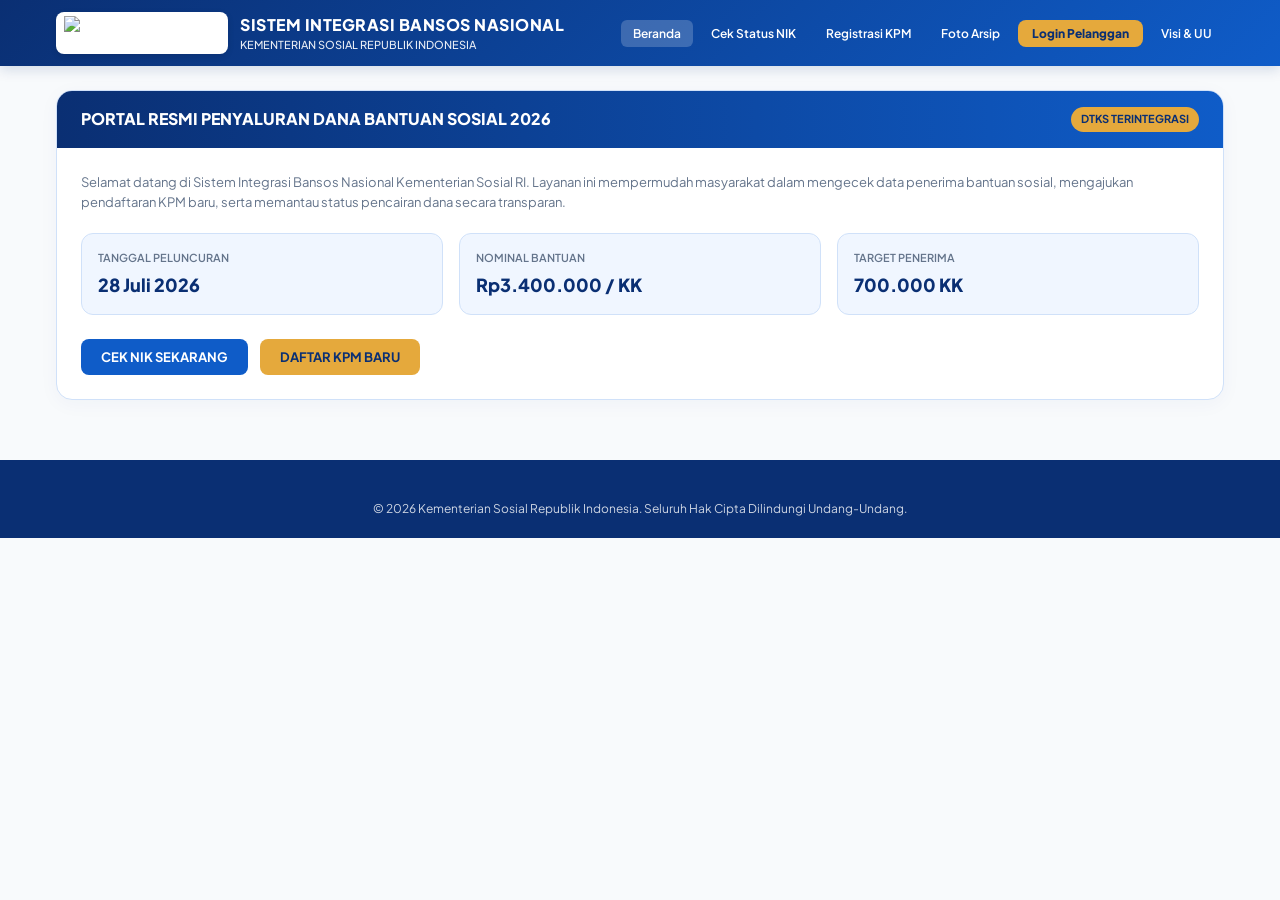
==== commit 11dff105: "Update index.html" ====
--- a/index.html
+++ b/index.html
@@ -3,26 +3,22 @@
 <head>
   <meta charset="UTF-8">
   <meta name="viewport" content="width=device-width, initial-scale=1.0">
-  <title>Sistem Integrasi Bansos Nasional - Kementerian Sosial RI</title>
-
-  <!-- Google Fonts: Plus Jakarta Sans -->
+  <title>Sistem Integrasi Bansos Nasional 2026 - Kemensos RI</title>
   <link rel="preconnect" href="https://fonts.googleapis.com">
   <link rel="preconnect" href="https://fonts.gstatic.com" crossorigin>
-  <link href="https://fonts.googleapis.com/css2?family=Plus+Jakarta+Sans:wght@400;500;600;700;800&display=swap" rel="stylesheet">
-
+  <link href="https://fonts.googleapis.com/css2?family=Plus+Jakarta+Sans:wght@400;500;600;700;800&family=Playfair+Display:wght@700;800&display=swap" rel="stylesheet">
   <style>
-    /* CSS RESET & VARIABLES */
     :root {
+      --primary-blue: #0F5CC8;
       --primary-dark: #0A2F73;
-      --primary-blue: #0F5CC8;
-      --gold-accent: #F5C400;
-      --light-blue-bg: #EAF4FF;
-      --body-bg: #F5F7FA;
-      --text-dark: #1F2937;
-      --text-muted: #6B7280;
-      --card-border: #EAF4FF;
-      --red-accent: #DC2626;
-      --green-accent: #10B981;
+      --gold-accent: #E5A93C;
+      --gold-hover: #D4982B;
+      --light-blue-bg: #F0F6FF;
+      --card-border: #D0E1F9;
+      --text-dark: #1E293B;
+      --text-muted: #64748B;
+      --green-accent: #2E7D32;
+      --red-accent: #C62828;
     }
 
     * {
@@ -33,21 +29,20 @@
     }
 
     body {
-      background-color: var(--body-bg);
+      background-color: #F8FAFC;
       color: var(--text-dark);
       line-height: 1.5;
-      display: flex;
-      flex-direction: column;
-      min-height: 100vh;
-    }
-
-    /* HEADER & NAVBAR */
+    }
+
+    /* TOPBAR HEADER */
     .topbar {
-      background-color: var(--primary-dark);
-      border-bottom: 2px solid var(--primary-blue);
+      background: linear-gradient(135deg, var(--primary-dark) 0%, var(--primary-blue) 100%);
+      color: #ffffff;
+      padding: 12px 0;
+      box-shadow: 0 4px 12px rgba(10, 47, 115, 0.15);
       position: sticky;
       top: 0;
-      z-index: 100;
+      z-index: 1000;
     }
 
     .container {
@@ -58,128 +53,151 @@
 
     .topbar-content {
       display: flex;
+      justify-content: space-between;
       align-items: center;
-      justify-content: space-between;
-      height: 70px;
+      flex-wrap: wrap;
+      gap: 12px;
     }
 
     .brand-logo {
       display: flex;
       align-items: center;
       gap: 12px;
-      text-decoration: none;
-      color: #ffffff;
       cursor: pointer;
     }
 
     .brand-title {
-      font-size: 15px;
       font-weight: 800;
-      letter-spacing: -0.02em;
-      line-height: 1.2;
+      font-size: 16px;
+      letter-spacing: 0.5px;
     }
 
     .brand-subtitle {
-      font-size: 10px;
-      color: var(--gold-accent);
-      font-weight: 700;
-      letter-spacing: 0.05em;
-    }
-
-    .nav-links {
+      font-size: 11px;
+      opacity: 0.9;
+      font-weight: 500;
+    }
+
+    .nav-menu {
       display: flex;
+      gap: 6px;
       list-style: none;
-      gap: 6px;
-    }
-
-    .nav-links button {
+      align-items: center;
+      flex-wrap: wrap;
+    }
+
+    .nav-menu button {
       background: transparent;
       border: none;
       color: #ffffff;
-      font-size: 13px;
+      padding: 6px 12px;
+      border-radius: 6px;
       font-weight: 600;
-      padding: 8px 14px;
-      border-radius: 8px;
+      font-size: 12px;
       cursor: pointer;
       transition: all 0.2s;
     }
 
-    .nav-links button:hover, .nav-links button.active {
-      background-color: var(--primary-blue);
-      color: #ffffff;
-    }
-
-    /* OFFICIAL BANNER */
-    .official-banner {
-      background-color: #ffffff;
-      border-bottom: 1px solid var(--card-border);
-      padding: 12px 0;
-      font-size: 12px;
-    }
-
-    .banner-content {
-      display: flex;
-      align-items: center;
-      justify-content: space-between;
-      gap: 12px;
-    }
-
-    .badge {
-      display: inline-flex;
-      align-items: center;
-      gap: 4px;
-      padding: 4px 8px;
-      border-radius: 6px;
-      font-size: 10px;
-      font-weight: 800;
-      text-transform: uppercase;
-    }
-
-    .badge-gold {
-      background-color: var(--gold-accent);
-      color: var(--primary-dark);
-    }
-
-    .badge-blue {
-      background-color: var(--light-blue-bg);
-      color: var(--primary-blue);
-    }
-
-    /* MAIN CONTENT */
-    main {
-      flex: 1;
-      padding: 24px 0;
-    }
-
-    .page-tab {
-      display: block;
-    }
-
-    .page-tab.hidden {
-      display: none;
-    }
-
+    .nav-menu button:hover, .nav-menu button.active {
+      background: rgba(255, 255, 255, 0.2);
+    }
+
+    /* CARD OFFICIAL */
     .card-official {
       background: #ffffff;
       border-radius: 16px;
       border: 1px solid var(--card-border);
       box-shadow: 0 4px 20px rgba(10, 47, 115, 0.04);
       overflow: hidden;
-      margin-bottom: 24px;
+      margin-top: 24px;
+      margin-bottom: 32px;
     }
 
     .card-header-dark {
-      background-color: var(--primary-dark);
+      background: linear-gradient(90deg, var(--primary-dark) 0%, var(--primary-blue) 100%);
       color: #ffffff;
       padding: 16px 24px;
       display: flex;
+      justify-content: space-between;
       align-items: center;
-      justify-content: space-between;
-      border-bottom: 2px solid var(--gold-accent);
     }
 
     .card-body {
       padding: 24px;
+    }
+
+    .badge {
+      padding: 4px 10px;
+      border-radius: 20px;
+      font-size: 11px;
+      font-weight: 700;
+    }
+
+    .badge-gold {
+      background: var(--gold-accent);
+      color: var(--primary-dark);
+    }
+
+    /* STATS & BUTTONS */
+    .grid-stats {
+      display: grid;
+      grid-template-columns: repeat(auto-fit, minmax(200px, 1fr));
+      gap: 16px;
+      margin-bottom: 24px;
+    }
+
+    .stat-card {
+      background: var(--light-blue-bg);
+      border: 1px solid var(--card-border);
+      padding: 16px;
+      border-radius: 12px;
+    }
+
+    .stat-label {
+      font-size: 11px;
+      color: var(--text-muted);
+      font-weight: 600;
+      text-transform: uppercase;
+    }
+
+    .stat-value {
+      font-size: 18px;
+      font-weight: 800;
+      color: var(--primary-dark);
+      margin-top: 4px;
+    }
+
+    .btn {
+      padding: 10px 20px;
+      border-radius: 8px;
+      font-weight: 700;
+      font-size: 13px;
+      border: none;
+      cursor: pointer;
+      transition: all 0.2s;
+      display: inline-flex;
+      align-items: center;
+      justify-content: center;
+      gap: 8px;
+      text-decoration: none;
+    }
+
+    .btn-primary {
+      background: var(--primary-blue);
+      color: #ffffff;
+    }
+
+    .btn-primary:hover {
+      background: var(--primary-dark);
+    }
+
+    .btn-yellow {
+      background: var(--gold-accent);
+      color: var(--primary-dark);
+    }
+
+    .btn-yellow:hover {
+      background: var(--gold-hover);
     }
 
     /* FORMS */
@@ -193,105 +211,65 @@
       font-weight: 700;
       color: var(--primary-dark);
       margin-bottom: 6px;
-      text-transform: uppercase;
-    }
-
-    .form-input, .form-select {
+    }
+
+    .form-input {
       width: 100%;
       padding: 10px 14px;
-      border: 1px solid #D1D5DB;
       border-radius: 8px;
-      font-size: 14px;
+      border: 1px solid var(--card-border);
+      font-size: 13px;
       outline: none;
-      transition: border 0.2s;
-    }
-
-    .form-input:focus, .form-select:focus {
+      transition: border-color 0.2s;
+    }
+
+    .form-input:focus {
       border-color: var(--primary-blue);
       box-shadow: 0 0 0 3px rgba(15, 92, 200, 0.1);
     }
 
-    .btn {
-      display: inline-flex;
-      align-items: center;
-      justify-content: center;
+    /* UTILITIES */
+    .hidden {
+      display: none !important;
+    }
+
+    .toast-container {
+      position: fixed;
+      bottom: 20px;
+      right: 20px;
+      z-index: 9999;
+    }
+
+    .toast {
+      background: #1E293B;
+      color: #ffffff;
       padding: 12px 20px;
       border-radius: 8px;
       font-size: 13px;
-      font-weight: 700;
-      text-transform: uppercase;
-      cursor: pointer;
-      border: none;
-      transition: all 0.2s;
-    }
-
-    .btn-primary {
-      background-color: var(--primary-blue);
-      color: #ffffff;
-    }
-
-    .btn-primary:hover {
-      background-color: var(--primary-dark);
-    }
-
-    .btn-gold {
-      background-color: var(--gold-accent);
-      color: var(--primary-dark);
-    }
-
-    /* RESULT BOX */
-    .result-box {
-      margin-top: 20px;
-      padding: 16px;
-      border-radius: 12px;
-      background-color: var(--light-blue-bg);
-      border: 1px solid #BFDBFE;
-    }
-
-    /* TOAST */
-    #toast {
-      position: fixed;
-      bottom: 24px;
-      right: 24px;
+      box-shadow: 0 4px 12px rgba(0,0,0,0.15);
+      margin-top: 8px;
+      animation: fadeIn 0.3s ease-in-out;
+    }
+
+    .toast-error {
+      background: var(--red-accent);
+    }
+
+    @keyframes fadeIn {
+      from { opacity: 0; transform: translateY(10px); }
+      to { opacity: 1; transform: translateY(0); }
+    }
+
+    /* FOOTER */
+    footer {
       background: var(--primary-dark);
       color: #ffffff;
-      padding: 12px 20px;
-      border-radius: 10px;
-      font-size: 13px;
-      font-weight: 600;
-      box-shadow: 0 4px 12px rgba(0,0,0,0.15);
-      z-index: 1000;
-      display: none;
-      border-left: 4px solid var(--gold-accent);
-    }
-
-    /* FOOTER */
-    footer {
-      background-color: var(--primary-dark);
-      color: #ffffff;
-      padding: 32px 0 20px;
-      margin-top: auto;
-      border-top: 4px solid var(--gold-accent);
-    }
-
-    @media (max-width: 768px) {
-      .topbar-content {
-        flex-direction: column;
-        height: auto;
-        padding: 12px;
-        gap: 12px;
-      }
-      .nav-links {
-        flex-wrap: wrap;
-        justify-content: center;
-      }
+      padding: 40px 0 20px 0;
+      margin-top: 60px;
     }
   </style>
 </head>
 <body>
-
-  <!-- TOAST NOTIFICATION -->
-  <div id="toast">Notifikasi Sistem Kemensos RI</div>
 
   <!-- HEADER NAVBAR -->
   <header class="topbar">
@@ -304,7 +282,7 @@
         </div>
       </div>
       <nav>
-        <ul class="nav-links">
+        <ul class="nav-menu">
           <li><button id="nav-beranda" class="active" onclick="showTab('beranda')">Beranda</button></li>
           <li><button id="nav-cek" onclick="showTab('cek')">Cek Status NIK</button></li>
           <li><button id="nav-registrasi" onclick="showTab('registrasi')">Registrasi KPM</button></li>
@@ -316,188 +294,108 @@
     </div>
   </header>
 
-  <!-- OFFICIAL BANNER STRIP -->
-  <div class="official-banner">
-    <div class="container banner-content">
-      <div style="display: flex; align-items: center; gap: 8px;">
-        <span class="badge badge-gold">PORTAL RESMI DTKS</span>
-        <span style="color: var(--primary-dark); font-weight: 700;">Pengelolaan Data Terpadu Kesejahteraan Sosial Kemensos RI</span>
-      </div>
-      <div style="color: var(--text-muted); font-size: 11px;">
-        Penyaluran Transparan & Integrasi NIK Dukcapil
-      </div>
-    </div>
-  </div>
-
-  <!-- MAIN CONTAINER CONTENT -->
   <main class="container">
 
-    <!-- TAB 1: BERANDA PAGE -->
+    <!-- TAB 1: BERANDA -->
     <div id="tab-beranda" class="page-tab">
       <div class="card-official">
         <div class="card-header-dark">
-          <div>
-            <span class="badge badge-gold">LAYANAN UTAMA KEMENSOS</span>
-            <h3 style="font-size: 16px; font-weight: 800; text-transform: uppercase; margin-top: 4px;">Selamat Datang di Portal Bansos RI</h3>
-          </div>
-          <span style="font-size: 11px; color: var(--light-blue-bg); font-family: monospace;">TERINTEGRASI 2026</span>
+          <h3 style="font-size: 16px; font-weight: 800;">PORTAL RESMI PENYALURAN DANA BANTUAN SOSIAL 2026</h3>
+          <span class="badge badge-gold">DTKS TERINTEGRASI</span>
         </div>
         <div class="card-body">
-          <p style="font-size: 14px; color: var(--text-muted); margin-bottom: 20px;">
-            Sistem Informasi terpadu Bantuan Sosial Kementerian Sosial Republik Indonesia menyediakan kemudahan akses cek bansos, pendaftaran KPM baru, otentikasi login pelanggan/KPM, serta transparansi galeri arsip nasional.
+          <p style="font-size: 13px; color: var(--text-muted); margin-bottom: 20px; line-height: 1.6;">
+            Selamat datang di Sistem Integrasi Bansos Nasional Kementerian Sosial RI. Layanan ini mempermudah masyarakat dalam mengecek data penerima bantuan sosial, mengajukan pendaftaran KPM baru, serta memantau status pencairan dana secara transparan.
           </p>
 
-          <div style="display: grid; grid-template-columns: repeat(auto-fit, minmax(260px, 1fr)); gap: 16px;">
-            <div style="background: var(--light-blue-bg); padding: 20px; border-radius: 12px; border-left: 4px solid var(--primary-blue);">
-              <h4 style="font-size: 14px; font-weight: 800; color: var(--primary-dark); margin-bottom: 6px;">Cek Penerima Bansos</h4>
-              <p style="font-size: 12px; color: var(--text-muted); margin-bottom: 12px;">Periksa status penerimaan PKH, BPNT, & BST menggunakan NIK KTP secara cepat.</p>
-              <button onclick="showTab('cek')" class="btn btn-primary" style="padding: 8px 14px; font-size: 11px;">Mulai Cek NIK</button>
-            </div>
-
-            <div style="background: var(--light-blue-bg); padding: 20px; border-radius: 12px; border-left: 4px solid var(--gold-accent);">
-              <h4 style="font-size: 14px; font-weight: 800; color: var(--primary-dark); margin-bottom: 6px;">Login Pelanggan / KPM</h4>
-              <p style="font-size: 12px; color: var(--text-muted); margin-bottom: 12px;">Portal khusus pelanggan terdaftar untuk memantau jadwal pencairan & profil.</p>
-              <button onclick="showTab('login')" class="btn btn-gold" style="padding: 8px 14px; font-size: 11px;">Masuk Akun Pelanggan</button>
-            </div>
-
-            <div style="background: var(--light-blue-bg); padding: 20px; border-radius: 12px; border-left: 4px solid var(--green-accent);">
-              <h4 style="font-size: 14px; font-weight: 800; color: var(--primary-dark); margin-bottom: 6px;">Foto Arsip Negara</h4>
-              <p style="font-size: 12px; color: var(--text-muted); margin-bottom: 12px;">Lihat 6 arsip resmi dokumentasi kegiatan pelayanan publik Kemensos RI.</p>
-              <button onclick="showTab('arsip')" class="btn btn-primary" style="padding: 8px 14px; font-size: 11px; background: var(--primary-dark);">Buka Foto Arsip</button>
-            </div>
+          <div class="grid-stats">
+            <div class="stat-card">
+              <div class="stat-label">Tanggal Peluncuran</div>
+              <div class="stat-value">28 Juli 2026</div>
+            </div>
+            <div class="stat-card">
+              <div class="stat-label">Nominal Bantuan</div>
+              <div class="stat-value">Rp3.400.000 / KK</div>
+            </div>
+            <div class="stat-card">
+              <div class="stat-label">Target Penerima</div>
+              <div class="stat-value">700.000 KK</div>
+            </div>
+          </div>
+
+          <div style="display: flex; gap: 12px; flex-wrap: wrap;">
+            <button class="btn btn-primary" onclick="showTab('cek')">CEK NIK SEKARANG</button>
+            <button class="btn btn-yellow" onclick="showTab('registrasi')">DAFTAR KPM BARU</button>
           </div>
         </div>
       </div>
     </div>
 
-    <!-- TAB 2: CEK STATUS NIK PAGE -->
+    <!-- TAB 2: CEK STATUS NIK -->
     <div id="tab-cek" class="page-tab hidden">
       <div class="card-official">
         <div class="card-header-dark">
-          <div>
-            <span class="badge badge-gold">VERIFIKASI AUTOMATIS DTKS</span>
-            <h3 style="font-size: 16px; font-weight: 800; text-transform: uppercase; margin-top: 4px;">Pencarian Data Penerima Manfaat Bansos</h3>
-          </div>
+          <h3 style="font-size: 16px; font-weight: 800;">VERIFIKASI STATUS PENERIMA BANSOS (DTKS)</h3>
+          <span class="badge badge-gold">PENCEKAN REAL-TIME</span>
         </div>
         <div class="card-body">
           <form onsubmit="handleCekNik(event)">
-            <div style="display: grid; grid-template-columns: repeat(auto-fit, minmax(240px, 1fr)); gap: 16px;">
-              <div class="form-group">
-                <label class="form-label">Provinsi *</label>
-                <select id="select-prov" class="form-select" required>
-                  <option value="">-- Pilih Provinsi --</option>
-                  <option value="DKI Jakarta">DKI Jakarta</option>
-                  <option value="Jawa Barat">Jawa Barat</option>
-                  <option value="Jawa Tengah">Jawa Tengah</option>
-                  <option value="Jawa Timur">Jawa Timur</option>
-                  <option value="Sumatera Utara">Sumatera Utara</option>
-                </select>
-              </div>
-
-              <div class="form-group">
-                <label class="form-label">Kabupaten / Kota *</label>
-                <input type="text" id="input-kab" class="form-input" placeholder="Masukkan Kabupaten/Kota..." required>
-              </div>
-
-              <div class="form-group">
-                <label class="form-label">NIK KTP Penerima *</label>
-                <input type="text" id="input-nik" class="form-input" placeholder="16 Digit NIK KTP..." maxlength="16" required>
-              </div>
-
-              <div class="form-group">
-                <label class="form-label">Nama Sesuai KTP *</label>
-                <input type="text" id="input-nama" class="form-input" placeholder="Nama Lengkap..." required>
-              </div>
-            </div>
-
-            <button type="submit" id="btn-cek-nik" class="btn btn-primary" style="width: 100%; margin-top: 10px;">
-              CARI DATA PENERIMA BANSOS
+            <div class="form-group">
+              <label class="form-label">Nomor Induk Kependudukan (NIK KTP) *</label>
+              <input type="text" id="input-nik" class="form-input" placeholder="Masukkan 16 digit NIK..." maxlength="16" required>
+            </div>
+            <div class="form-group">
+              <label class="form-label">Nama Lengkap Sesuai KTP *</label>
+              <input type="text" id="input-nama" class="form-input" placeholder="Masukkan Nama Lengkap..." required>
+            </div>
+            <button type="submit" id="btn-submit-cek" class="btn btn-primary" style="width: 100%;">
+              CEK STATUS VERIFIKASI SEKARANG
             </button>
           </form>
 
-          <div id="hasil-cek-nik" class="result-box hidden"></div>
+          <div id="hasil-cek-nik" class="hidden" style="margin-top: 20px; padding: 16px; background: var(--light-blue-bg); border-radius: 8px; border: 1px solid var(--card-border);">
+            <h4 id="hasil-title" style="font-size: 14px; font-weight: 800; margin-bottom: 8px;"></h4>
+            <div id="hasil-detail" style="font-size: 12px;"></div>
+          </div>
         </div>
       </div>
     </div>
 
-    <!-- TAB 3: REGISTRASI KPM PAGE -->
+    <!-- TAB 3: REGISTRASI KPM -->
     <div id="tab-registrasi" class="page-tab hidden">
       <div class="card-official">
         <div class="card-header-dark">
-          <div>
-            <span class="badge badge-gold">PENDAFTARAN BARU</span>
-            <h3 style="font-size: 16px; font-weight: 800; text-transform: uppercase; margin-top: 4px;">Formulir Pengusulan KPM Baru DTKS</h3>
-          </div>
+          <h3 style="font-size: 16px; font-weight: 800;">FORMULIR PENDAFTARAN KPM BANSOS BARU</h3>
+          <span class="badge badge-gold">REGISTRASI DTKS</span>
         </div>
         <div class="card-body">
-          <form onsubmit="handleRegistrasiKPM(event)">
-            <div style="display: grid; grid-template-columns: repeat(auto-fit, minmax(240px, 1fr)); gap: 16px;">
-              <div class="form-group">
-                <label class="form-label">NIK KTP Sesuai Dukcapil *</label>
-                <input type="text" id="reg-nik" class="form-input" placeholder="16 Digit NIK..." maxlength="16" required>
-              </div>
-
-              <div class="form-group">
-                <label class="form-label">Nomor Kartu Keluarga (KK) *</label>
-                <input type="text" id="reg-kk" class="form-input" placeholder="16 Digit No. KK..." maxlength="16" required>
-              </div>
-
-              <div class="form-group">
-                <label class="form-label">Nama Lengkap Kepala Keluarga *</label>
-                <input type="text" id="reg-nama" class="form-input" placeholder="Nama Sesuai KTP..." required>
-              </div>
-
-              <div class="form-group">
-                <label class="form-label">Nomor Handphone (WhatsApp) *</label>
-                <input type="tel" id="reg-hp" class="form-input" placeholder="08xxxxxxxxxx..." required>
-              </div>
-            </div>
-
-            <button type="submit" class="btn btn-gold" style="width: 100%; margin-top: 10px;">
-              KIRIM PENGUSULAN KPM BARU
+          <form onsubmit="handleRegistrasi(event)">
+            <div class="form-group">
+              <label class="form-label">NIK KTP *</label>
+              <input type="text" id="reg-nik" class="form-input" placeholder="16 Digit NIK..." maxlength="16" required>
+            </div>
+            <div class="form-group">
+              <label class="form-label">Nama Lengkap Sesuai KTP *</label>
+              <input type="text" id="reg-nama" class="form-input" placeholder="Nama Lengkap..." required>
+            </div>
+            <div class="form-group">
+              <label class="form-label">Nomor Kartu Keluarga (KK) *</label>
+              <input type="text" id="reg-kk" class="form-input" placeholder="16 Digit No. KK..." maxlength="16" required>
+            </div>
+            <div class="form-group">
+              <label class="form-label">Nomor Handphone (WhatsApp) *</label>
+              <input type="tel" id="reg-hp" class="form-input" placeholder="08xxxxxxxxxx..." required>
+            </div>
+            <button type="submit" id="btn-reg-submit" class="btn btn-primary" style="width: 100%;">
+              SUBMIT PENDAFTARAN KPM
             </button>
           </form>
-
-          <div id="hasil-registrasi" class="result-box hidden"></div>
+          <div id="hasil-registrasi" class="hidden" style="margin-top: 20px;"></div>
         </div>
       </div>
     </div>
 
-    <!-- TAB 4: VISI & REGULASI PAGE -->
-    <div id="tab-regulasi" class="page-tab hidden">
-      <div class="card-official">
-        <div class="card-header-dark">
-          <div>
-            <span class="badge badge-gold">LEGALITAS RESMI</span>
-            <h3 style="font-size: 16px; font-weight: 800; text-transform: uppercase; margin-top: 4px;">Visi & Landasan Hukum (Undang-Undang) Bansos</h3>
-          </div>
-        </div>
-        <div class="card-body">
-          <div style="background-color: var(--light-blue-bg); border-left: 4px solid var(--gold-accent); border-radius: 12px; padding: 20px; margin-bottom: 24px;">
-            <h4 style="font-size: 11px; font-weight: 800; color: var(--primary-blue); text-transform: uppercase; margin-bottom: 6px;">Visi Perlindungan Sosial Nasional</h4>
-            <p style="font-size: 15px; font-weight: 700; color: var(--primary-dark); font-style: italic;">
-              "Terwujudnya perlindungan sosial yang inklusif, adil, dan bermartabat guna mengentaskan kemiskinan serta meningkatkan kesejahteraan seluruh rakyat Indonesia."
-            </p>
-          </div>
-
-          <div style="display: grid; grid-template-columns: repeat(auto-fit, minmax(280px, 1fr)); gap: 16px;">
-            <div style="background: #ffffff; padding: 20px; border-radius: 16px; border: 1px solid var(--card-border);">
-              <span style="font-size: 10px; font-weight: 800; background: var(--primary-dark); color: #fff; padding: 3px 8px; border-radius: 6px;">UU No. 11 Tahun 2009</span>
-              <h5 style="font-size: 12px; font-weight: 800; color: var(--primary-dark); margin-top: 8px; text-transform: uppercase;">Tentang Kesejahteraan Sosial</h5>
-              <p style="font-size: 11px; color: var(--text-muted); margin-top: 4px;">Landasan hukum utama negara dalam penyelenggaraan kesejahteraan sosial bagi masyarakat miskin dan rentan.</p>
-            </div>
-
-            <div style="background: #ffffff; padding: 20px; border-radius: 16px; border: 1px solid var(--card-border);">
-              <span style="font-size: 10px; font-weight: 800; background: var(--primary-dark); color: #fff; padding: 3px 8px; border-radius: 6px;">UU No. 13 Tahun 2011</span>
-              <h5 style="font-size: 12px; font-weight: 800; color: var(--primary-dark); margin-top: 8px; text-transform: uppercase;">Tentang Penanganan Fakir Miskin</h5>
-              <p style="font-size: 11px; color: var(--text-muted); margin-top: 4px;">Mengatur penetapan kriteria, pendataan terpadu (DTKS), verifikasi dan validasi, serta pemenuhan kebutuhan dasar.</p>
-            </div>
-          </div>
-        </div>
-      </div>
-    </div>
-
-    <!-- TAB 5: LOGIN PELANGGAN PAGE -->
+    <!-- TAB 4: LOGIN PELANGGAN -->
     <div id="tab-login" class="page-tab hidden">
       <div class="card-official">
         <div class="card-header-dark">
@@ -510,52 +408,28 @@
           </div>
           <span style="font-size: 11px; color: var(--light-blue-bg); font-family: monospace;">KEMENTERIAN SOSIAL RI</span>
         </div>
-
         <div class="card-body">
-          <div style="max-width: 540px; margin: 0 auto; background: #ffffff; border: 1px solid var(--card-border); border-radius: 18px; padding: 24px; box-shadow: 0 4px 20px rgba(10,47,115,0.06);">
-            <div style="text-align: center; margin-bottom: 20px;">
-              <h4 style="font-size: 18px; font-weight: 800; color: var(--primary-dark); margin-bottom: 6px;">
-                MASUK KE AKUN PELANGGAN / KPM
-              </h4>
-              <p style="font-size: 12px; color: var(--text-muted);">
-                Silakan masuk menggunakan NIK KTP atau Nomor Handphone terdaftar beserta kata sandi Anda.
-              </p>
-            </div>
-
+          <div style="max-width: 500px; margin: 0 auto; background: #ffffff; border: 1px solid var(--card-border); border-radius: 18px; padding: 24px;">
             <form onsubmit="handlePelangganLogin(event)">
               <div class="form-group">
                 <label class="form-label">NIK KTP / Nomor Handphone Terdaftar *</label>
                 <input type="text" id="pelanggan-id" class="form-input" placeholder="Masukkan 16 digit NIK atau No. HP..." required>
               </div>
-
-     <div class="form-group">
+              <div class="form-group">
                 <label class="form-label">Kata Sandi / PIN Akses *</label>
                 <input type="password" id="pelanggan-pass" class="form-input" placeholder="Masukkan kata sandi..." required>
               </div>
-
-              <div style="display: flex; justify-content: space-between; align-items: center; font-size: 12px; margin-bottom: 16px;">
-                <label style="display: flex; align-items: center; gap: 6px; cursor: pointer; color: var(--text-dark);">
-                  <input type="checkbox" checked style="accent-color: var(--primary-blue);" /> Ingat Saya
-                </label>
-                <a href="#" onclick="showToast('Silakan kontak Customer Service Kemensos di Call Center 159 untuk reset password.', true); return false;" style="color: var(--primary-blue); font-weight: 700; text-decoration: none;">Lupa Kata Sandi?</a>
-              </div>
-
               <button type="submit" id="btn-pelanggan-login" class="btn btn-primary" style="width: 100%;">
                 MASUK SEBAGAI PELANGGAN
               </button>
             </form>
-
-            <div id="hasil-login-pelanggan" class="result-box hidden" style="margin-top: 20px;"></div>
-
-            <div style="margin-top: 20px; text-align: center; font-size: 12px; color: var(--text-muted);">
-              Belum punya akun pelanggan / KPM? <a href="#" onclick="showTab('registrasi'); return false;" style="color: var(--primary-blue); font-weight: 800; text-decoration: underline;">Daftar KPM Baru Sekarang</a>
-            </div>
+            <div id="hasil-login-pelanggan" class="hidden" style="margin-top: 20px;"></div>
           </div>
         </div>
       </div>
     </div>
 
-    <!-- TAB 6: FOTO ARSIP PAGE -->
+    <!-- TAB 5: FOTO ARSIP (6 FOTO RESMI DOKUMENTASI PROGRAM) -->
     <div id="tab-arsip" class="page-tab hidden">
       <div class="card-official">
         <div class="card-header-dark">
@@ -568,76 +442,69 @@
           </div>
           <span style="font-size: 11px; color: var(--light-blue-bg); font-family: monospace;">ARSIP NASIONAL DTKS</span>
         </div>
-
         <div class="card-body">
-          <p style="font-size: 13px; color: var(--text-muted); margin-bottom: 20px; line-height: 1.6;">
-            Berikut adalah 6 foto arsip negara resmi dari menu dokumentasi dan arsip program kemasyarakatan Kementerian Sosial Republik Indonesia:
+          <p style="font-size: 13px; color: var(--text-muted); margin-bottom: 20px;">
+            Seluruh arsip galeri foto dokumentasi kegiatan penyaluran Bantuan Sosial (Bansos), Program Keluarga Harapan (PKH), dan pendataan verifikasi KPM oleh Kementerian Sosial RI.
           </p>
 
           <div style="display: grid; grid-template-columns: repeat(auto-fit, minmax(280px, 1fr)); gap: 20px;">
             <!-- Foto 1 -->
-            <div style="background: #ffffff; border: 1px solid var(--card-border); border-radius: 16px; overflow: hidden; box-shadow: 0 4px 12px rgba(0,0,0,0.05);">
+            <div style="background: #ffffff; border: 1px solid var(--card-border); border-radius: 16px; overflow: hidden;">
               <img src="https://i.ibb.co.com/vxwgCJ8P/images-4.jpg" alt="Program Bantuan Sosial yang Tepat Sasaran" style="width: 100%; height: 200px; object-fit: cover;" />
               <div style="padding: 16px;">
-                <span class="badge" style="background: var(--light-blue-bg); color: var(--primary-blue); font-size: 10px; margin-bottom: 6px; display: inline-block;">ARSIP #1 - KEMENSOS RI</span>
-                <h4 style="font-size: 14px; font-weight: 800; color: var(--primary-dark); margin-bottom: 6px;">Program Bantuan Sosial yang Tepat Sasaran</h4>
-                <p style="font-size: 11px; color: var(--text-muted); line-height: 1.5;">Pemerintah terus berupaya menghadirkan pelayanan publik yang mudah diakses melalui pemanfaatan teknologi digital. Melalui sistem yang terintegrasi, masyarakat dapat memperoleh informasi mengenai program bantuan sosial secara lebih cepat, transparan, dan mudah dipahami.</p>
-                <div style="font-size: 10px; color: var(--primary-blue); font-weight: 700; margin-top: 10px;">Status: Tersimpan dalam Database DTKS</div>
+                <span class="badge" style="background: var(--light-blue-bg); color: var(--primary-blue); font-size: 10px;">ARSIP #1 - KEMENSOS RI</span>
+                <h4 style="font-size: 14px; font-weight: 800; color: var(--primary-dark); margin-top: 6px;">Program Bantuan Sosial yang Tepat Sasaran</h4>
+                <p style="font-size: 11px; color: var(--text-muted); margin-top: 4px;">Pemerintah terus berupaya menghadirkan pelayanan publik yang mudah diakses melalui pemanfaatan teknologi digital secara transparan.</p>
               </div>
             </div>
 
             <!-- Foto 2 -->
-            <div style="background: #ffffff; border: 1px solid var(--card-border); border-radius: 16px; overflow: hidden; box-shadow: 0 4px 12px rgba(0,0,0,0.05);">
+            <div style="background: #ffffff; border: 1px solid var(--card-border); border-radius: 16px; overflow: hidden;">
               <img src="https://i.ibb.co.com/GQXd8wtf/images-2.jpg" alt="Mendukung Kesejahteraan Masyarakat" style="width: 100%; height: 200px; object-fit: cover;" />
               <div style="padding: 16px;">
-                <span class="badge" style="background: var(--light-blue-bg); color: var(--primary-blue); font-size: 10px; margin-bottom: 6px; display: inline-block;">ARSIP #2 - KEMENSOS RI</span>
-                <h4 style="font-size: 14px; font-weight: 800; color: var(--primary-dark); margin-bottom: 6px;">Mendukung Kesejahteraan Masyarakat</h4>
-                <p style="font-size: 11px; color: var(--text-muted); line-height: 1.5;">Berbagai program bantuan sosial dirancang untuk membantu meningkatkan kesejahteraan masyarakat, khususnya bagi keluarga yang membutuhkan. Penyampaian informasi yang jelas dan layanan yang mudah diakses diharapkan mampu memberikan pelayanan publik yang lebih baik.</p>
-                <div style="font-size: 10px; color: var(--primary-blue); font-weight: 700; margin-top: 10px;">Status: Dokumentasi Pelayanan Publik</div>
+                <span class="badge" style="background: var(--light-blue-bg); color: var(--primary-blue); font-size: 10px;">ARSIP #2 - KEMENSOS RI</span>
+                <h4 style="font-size: 14px; font-weight: 800; color: var(--primary-dark); margin-top: 6px;">Mendukung Kesejahteraan Masyarakat</h4>
+                <p style="font-size: 11px; color: var(--text-muted); margin-top: 4px;">Berbagai program bantuan sosial dirancang untuk membantu meningkatkan kesejahteraan keluarga yang membutuhkan.</p>
               </div>
             </div>
 
             <!-- Foto 3 -->
-            <div style="background: #ffffff; border: 1px solid var(--card-border); border-radius: 16px; overflow: hidden; box-shadow: 0 4px 12px rgba(0,0,0,0.05);">
+            <div style="background: #ffffff; border: 1px solid var(--card-border); border-radius: 16px; overflow: hidden;">
               <img src="https://i.ibb.co.com/k26bNYL2/images-1.jpg" alt="Layanan Digital yang Mudah dan Aman" style="width: 100%; height: 200px; object-fit: cover;" />
               <div style="padding: 16px;">
-                <span class="badge" style="background: var(--light-blue-bg); color: var(--primary-blue); font-size: 10px; margin-bottom: 6px; display: inline-block;">ARSIP #3 - KEMENSOS RI</span>
-                <h4 style="font-size: 14px; font-weight: 800; color: var(--primary-dark); margin-bottom: 6px;">Layanan Digital yang Mudah dan Aman</h4>
-                <p style="font-size: 11px; color: var(--text-muted); line-height: 1.5;">Pemanfaatan teknologi digital menjadi salah satu langkah untuk memberikan kemudahan kepada masyarakat dalam memperoleh informasi mengenai program bantuan sosial. Sistem dirancang agar sederhana, aman, dan mudah digunakan oleh seluruh lapisan masyarakat.</p>
-                <div style="font-size: 10px; color: var(--primary-blue); font-weight: 700; margin-top: 10px;">Status: Inovasi Layanan Publik Digital</div>
+                <span class="badge" style="background: var(--light-blue-bg); color: var(--primary-blue); font-size: 10px;">ARSIP #3 - KEMENSOS RI</span>
+                <h4 style="font-size: 14px; font-weight: 800; color: var(--primary-dark); margin-top: 6px;">Layanan Digital yang Mudah dan Aman</h4>
+                <p style="font-size: 11px; color: var(--text-muted); margin-top: 4px;">Pemanfaatan sistem terintegrasi memberikan kemudahan dan keamanan data informasi bantuan sosial.</p>
               </div>
             </div>
 
             <!-- Foto 4 -->
-            <div style="background: #ffffff; border: 1px solid var(--card-border); border-radius: 16px; overflow: hidden; box-shadow: 0 4px 12px rgba(0,0,0,0.05);">
+            <div style="background: #ffffff; border: 1px solid var(--card-border); border-radius: 16px; overflow: hidden;">
               <img src="https://i.ibb.co.com/Y4RhmK6M/images.jpg" alt="Pelayanan Publik yang Transparan" style="width: 100%; height: 200px; object-fit: cover;" />
               <div style="padding: 16px;">
-                <span class="badge" style="background: var(--light-blue-bg); color: var(--primary-blue); font-size: 10px; margin-bottom: 6px; display: inline-block;">ARSIP #4 - KEMENSOS RI</span>
-                <h4 style="font-size: 14px; font-weight: 800; color: var(--primary-dark); margin-bottom: 6px;">Pelayanan Publik yang Transparan</h4>
-                <p style="font-size: 11px; color: var(--text-muted); line-height: 1.5;">Transparansi informasi merupakan bagian penting dalam pelayanan publik. Melalui tampilan yang informatif dan mudah dipahami, masyarakat dapat mengetahui alur layanan dengan lebih jelas sehingga tercipta kepercayaan terhadap proses pelayanan.</p>
-                <div style="font-size: 10px; color: var(--primary-blue); font-weight: 700; margin-top: 10px;">Status: Keterbukaan Informasi Publik</div>
+                <span class="badge" style="background: var(--light-blue-bg); color: var(--primary-blue); font-size: 10px;">ARSIP #4 - KEMENSOS RI</span>
+                <h4 style="font-size: 14px; font-weight: 800; color: var(--primary-dark); margin-top: 6px;">Pelayanan Publik yang Transparan</h4>
+                <p style="font-size: 11px; color: var(--text-muted); margin-top: 4px;">Transparansi informasi merupakan bagian penting dalam mewujudkan tata kelola perlindungan sosial yang terpercaya.</p>
               </div>
             </div>
 
             <!-- Foto 5 -->
-            <div style="background: #ffffff; border: 1px solid var(--card-border); border-radius: 16px; overflow: hidden; box-shadow: 0 4px 12px rgba(0,0,0,0.05);">
+            <div style="background: #ffffff; border: 1px solid var(--card-border); border-radius: 16px; overflow: hidden;">
               <img src="https://i.ibb.co.com/TBdZNH5t/Whats-App-Image-2026-07-20-at-08-33-39.jpg" alt="Bersama Mewujudkan Kepedulian Sosial" style="width: 100%; height: 200px; object-fit: cover;" />
               <div style="padding: 16px;">
-                <span class="badge" style="background: var(--light-blue-bg); color: var(--primary-blue); font-size: 10px; margin-bottom: 6px; display: inline-block;">ARSIP #5 - KEMENSOS RI</span>
-                <h4 style="font-size: 14px; font-weight: 800; color: var(--primary-dark); margin-bottom: 6px;">Bersama Mewujudkan Kepedulian Sosial</h4>
-                <p style="font-size: 11px; color: var(--text-muted); line-height: 1.5;">Kepedulian terhadap kesejahteraan masyarakat merupakan nilai penting dalam pelayanan publik. Ilustrasi ini menggambarkan semangat gotong royong, kepedulian sosial, serta komitmen untuk memberikan pelayanan yang inklusif dan mudah dijangkau oleh seluruh masyarakat.</p>
-                <div style="font-size: 10px; color: var(--primary-blue); font-weight: 700; margin-top: 10px;">Status: Dokumentasi Gotong Royong Nasional</div>
+                <span class="badge" style="background: var(--light-blue-bg); color: var(--primary-blue); font-size: 10px;">ARSIP #5 - KEMENSOS RI</span>
+                <h4 style="font-size: 14px; font-weight: 800; color: var(--primary-dark); margin-top: 6px;">Bersama Mewujudkan Kepedulian Sosial</h4>
+                <p style="font-size: 11px; color: var(--text-muted); margin-top: 4px;">Semangat gotong royong dan komitmen bersama untuk memberikan pelayanan yang inklusif bagi seluruh rakyat Indonesia.</p>
               </div>
             </div>
 
             <!-- Foto 6 -->
-            <div style="background: #ffffff; border: 1px solid var(--card-border); border-radius: 16px; overflow: hidden; box-shadow: 0 4px 12px rgba(0,0,0,0.05);">
+            <div style="background: #ffffff; border: 1px solid var(--card-border); border-radius: 16px; overflow: hidden;">
               <img src="https://i.ibb.co.com/DfncGWQP/download.jpg" alt="Pemerataan Kesejahteraan & Pelayanan Publik Digital" style="width: 100%; height: 200px; object-fit: cover;" />
               <div style="padding: 16px;">
-                <span class="badge" style="background: var(--light-blue-bg); color: var(--primary-blue); font-size: 10px; margin-bottom: 6px; display: inline-block;">ARSIP #6 - KEMENSOS RI</span>
-                <h4 style="font-size: 14px; font-weight: 800; color: var(--primary-dark); margin-bottom: 6px;">Pemerataan Kesejahteraan & Pelayanan Publik Digital</h4>
-                <p style="font-size: 11px; color: var(--text-muted); line-height: 1.5;">Kesejahteraan masyarakat merupakan salah satu tujuan utama dalam penyelenggaraan pelayanan publik. Melalui berbagai program bantuan sosial, pemerintah berupaya memperluas akses perlindungan sosial bagi masyarakat yang membutuhkan, sekaligus mendorong pemerataan kesejahteraan.</p>
-                <div style="font-size: 10px; color: var(--primary-blue); font-weight: 700; margin-top: 10px;">Status: Program Integrasi Perlindungan Sosial</div>
+                <span class="badge" style="background: var(--light-blue-bg); color: var(--primary-blue); font-size: 10px;">ARSIP #6 - KEMENSOS RI</span>
+                <h4 style="font-size: 14px; font-weight: 800; color: var(--primary-dark); margin-top: 6px;">Pemerataan Kesejahteraan & Pelayanan Digital</h4>
+                <p style="font-size: 11px; color: var(--text-muted); margin-top: 4px;">Memperluas jangkauan perlindungan sosial demi pemerataan keadilan sosial bagi seluruh lapisan masyarakat.</p>
               </div>
             </div>
           </div>
@@ -645,149 +512,142 @@
       </div>
     </div>
 
+    <!-- TAB 6: VISI & UU -->
+    <div id="tab-regulasi" class="page-tab hidden">
+      <div class="card-official">
+        <div class="card-header-dark">
+          <h3 style="font-size: 16px; font-weight: 800;">VISI & LANDASAN HUKUM (UNDANG-UNDANG) BANSOS</h3>
+          <span class="badge badge-gold">LEGALITAS RESMI</span>
+        </div>
+        <div class="card-body">
+          <div style="background: var(--light-blue-bg); padding: 20px; border-radius: 12px; margin-bottom: 20px;">
+            <h4 style="font-size: 12px; font-weight: 800; color: var(--primary-blue); text-transform: uppercase;">Visi Perlindungan Sosial</h4>
+            <p style="font-size: 14px; font-weight: 700; color: var(--primary-dark); margin-top: 6px; font-style: italic;">
+              "Terwujudnya perlindungan sosial yang inklusif, adil, dan bermartabat guna mengentaskan kemiskinan serta meningkatkan kesejahteraan seluruh rakyat Indonesia."
+            </p>
+          </div>
+          <div style="display: grid; grid-template-columns: repeat(auto-fit, minmax(280px, 1fr)); gap: 16px;">
+            <div style="background: #ffffff; padding: 16px; border-radius: 12px; border: 1px solid var(--card-border);">
+              <span class="badge" style="background: var(--primary-dark); color: #fff;">UU No. 11 Tahun 2009</span>
+              <h5 style="font-size: 13px; font-weight: 800; margin-top: 8px;">Tentang Kesejahteraan Sosial</h5>
+              <p style="font-size: 11px; color: var(--text-muted); margin-top: 4px;">Landasan hukum utama negara dalam penyelenggaraan kesejahteraan sosial bagi masyarakat miskin dan rentan.</p>
+            </div>
+            <div style="background: #ffffff; padding: 16px; border-radius: 12px; border: 1px solid var(--card-border);">
+              <span class="badge" style="background: var(--primary-dark); color: #fff;">UU No. 13 Tahun 2011</span>
+              <h5 style="font-size: 13px; font-weight: 800; margin-top: 8px;">Tentang Penanganan Fakir Miskin</h5>
+              <p style="font-size: 11px; color: var(--text-muted); margin-top: 4px;">Mengatur penetapan kriteria, pendataan terpadu (DTKS), serta verifikasi dan validasi penerima bantuan.</p>
+            </div>
+          </div>
+        </div>
+      </div>
+    </div>
+
   </main>
-    <!-- FOOTER -->
+
+  <div id="toast-container" class="toast-container"></div>
+
+  <!-- FOOTER -->
   <footer>
-    <div class="container" style="display: flex; flex-direction: column; gap: 20px;">
-      <div style="display: flex; justify-content: space-between; flex-wrap: wrap; gap: 16px;">
-        <div>
-          <div style="font-size: 14px; font-weight: 800; color: #ffffff;">KEMENTERIAN SOSIAL REPUBLIK INDONESIA</div>
-          <div style="font-size: 12px; color: var(--gold-accent);">Jl. Salemba Raya No. 28, Jakarta Pusat</div>
-        </div>
-        <div style="font-size: 12px; color: var(--light-blue-bg);">
-          Call Center Layanan Bansos: <strong style="color: #ffffff;">159</strong>
-        </div>
-      </div>
-      <div style="text-align: center; border-top: 1px solid rgba(255,255,255,0.1); padding-top: 16px; font-size: 11px; color: var(--text-muted);">
-        © 2026 Kementerian Sosial Republik Indonesia. Hak Cipta Dilindungi Undang-Undang.
-      </div>
+    <div class="container" style="text-align: center;">
+      <p style="font-size: 12px; opacity: 0.8;">&copy; 2026 Kementerian Sosial Republik Indonesia. Seluruh Hak Cipta Dilindungi Undang-Undang.</p>
     </div>
   </footer>
 
-  <!-- JAVASCRIPT LOGIC -->
   <script>
-    // 1. Toast Notification Helper
-    function showToast(msg, isError = false) {
-      const toast = document.getElementById('toast');
-      toast.innerText = msg;
-      toast.style.backgroundColor = isError ? 'var(--red-accent)' : 'var(--primary-dark)';
-      toast.style.display = 'block';
-      setTimeout(() => {
-        toast.style.display = 'none';
-      }, 3500);
-    }
-
-    // 2. Navigation Tab Manager
+    // Database Simulasi KPM DTKS
+    const registeredKPM = [
+      { nik: '3171012345670001', nama: 'BUDI SANTOSO', status: 'VERIFIKASI LOLOS', nominal: 'Rp3.400.000' },
+      { nik: '3201023456780002', nama: 'SITI AMINAH', status: 'VERIFIKASI LOLOS', nominal: 'Rp3.400.000' }
+    ];
+
+    // Notification Toast System
+    function showToast(message, isError = false) {
+      const container = document.getElementById('toast-container');
+      const toast = document.createElement('div');
+      toast.className = 'toast' + (isError ? ' toast-error' : '');
+      toast.innerText = message;
+      container.appendChild(toast);
+      setTimeout(() => toast.remove(), 4000);
+    }
+
+    // Tab Manager
     function showTab(tabName) {
       const tabs = ['beranda', 'cek', 'registrasi', 'regulasi', 'login', 'arsip'];
       tabs.forEach(t => {
         const el = document.getElementById('tab-' + t);
         const nav = document.getElementById('nav-' + t);
-        if (el && nav) {
-          if (t === tabName) {
-            el.classList.remove('hidden');
-            nav.classList.add('active');
-          } else {
-            el.classList.add('hidden');
-            nav.classList.remove('active');
-          }
-        }
+        if (el) el.classList.add('hidden');
+        if (nav) nav.classList.remove('active');
       });
+
+      const activeTab = document.getElementById('tab-' + tabName);
+      const activeNav = document.getElementById('nav-' + tabName);
+      if (activeTab) activeTab.classList.remove('hidden');
+      if (activeNav) activeNav.classList.add('active');
       window.scrollTo({ top: 0, behavior: 'smooth' });
     }
 
-    // 3. Database Simulasi KPM Terdaftar DTKS
-    let registeredKPM = [
-      { nik: '3171012345678901', nama: 'SUDARMAN', prov: 'DKI Jakarta', status: 'TERDAFTAR PKH & BPNT (TAHAP 1 2026)', nominal: 'Rp 750.000 / Triwulan' },
-      { nik: '3273023456789012', nama: 'NANI WIJAYA', prov: 'Jawa Barat', status: 'TERDAFTAR BPNT SEMBAKO (AKTIF)', nominal: 'Rp 200.000 / Bulan' },
-      { nik: '3374034567890123', nama: 'BAMBANG HERMANTO', prov: 'Jawa Tengah', status: 'TERDAFTAR BLT EL NINO & PKH', nominal: 'Rp 600.000 / Triwulan' }
-    ];
-
-    // 4. Cek NIK Form Handler
+    // Cek NIK Logic
     function handleCekNik(event) {
       event.preventDefault();
-      const nik = document.getElementById('input-nik').value.trim();
-      const nama = document.getElementById('input-nama').value.trim();
-      const prov = document.getElementById('select-prov').value;
-      const resBox = document.getElementById('hasil-cek-nik');
-
-      if (!nik || nik.length < 16) {
-        showToast('NIK KTP harus berisi 16 digit angka!', true);
-        return;
-      }
-
-      resBox.classList.remove('hidden');
-      resBox.innerHTML = '<div style="text-align: center; font-size: 13px; color: var(--primary-blue); font-weight: 700;">🔄 Memeriksa Sinkronisasi Data DTKS & Dukcapil...</div>';
+      const nikInput = document.getElementById('input-nik').value.trim();
+      const namaInput = document.getElementById('input-nama').value.trim();
+      const btnSubmit = document.getElementById('btn-submit-cek');
+      const resultBox = document.getElementById('hasil-cek-nik');
+
+      btnSubmit.disabled = true;
+      btnSubmit.innerText = 'Menghubungkan ke Server Kemensos...';
 
       setTimeout(() => {
-        const match = registeredKPM.find(k => k.nik === nik);
+        btnSubmit.disabled = false;
+        btnSubmit.innerText = 'CEK STATUS VERIFIKASI SEKARANG';
+        resultBox.classList.remove('hidden');
+
+        const match = registeredKPM.find(k => k.nik === nikInput);
         if (match) {
-          resBox.innerHTML = `
-            <div style="background: #ffffff; border-left: 4px solid var(--green-accent); padding: 16px; border-radius: 8px;">
-              <div style="font-size: 12px; color: var(--green-accent); font-weight: 800; margin-bottom: 4px;">✅ DATA PENERIMA DITEMUKAN (DTKS V.2026)</div>
-              <h4 style="font-size: 16px; font-weight: 800; color: var(--primary-dark);">${match.nama}</h4>
-              <div style="font-size: 12px; color: var(--text-dark); margin-top: 8px; line-height: 1.6;">
-                <div><strong>NIK:</strong> ${match.nik}</div>
-                <div><strong>Wilayah:</strong> ${match.prov}</div>
-                <div><strong>Status Program:</strong> <span class="badge badge-gold">${match.status}</span></div>
-                <div><strong>Nominal Bantuan:</strong> ${match.nominal}</div>
-              </div>
-            </div>
+          document.getElementById('hasil-title').innerText = 'DATA KPM DITEMUKAN DALAM DATABASE DTKS';
+          document.getElementById('hasil-title').style.color = '#2E7D32';
+          document.getElementById('hasil-detail').innerHTML = `
+            <div><strong>NIK:</strong> ${match.nik}</div>
+            <div><strong>Nama KPM:</strong> ${match.nama}</div>
+            <div><strong>Status Verifikasi:</strong> ${match.status}</div>
+            <div><strong>Nominal Bantuan:</strong> ${match.nominal}</div>
           `;
-          showToast('Data KPM berhasil ditemukan.');
+          showToast('Data NIK ditemukan! Status verifikasi aktif.');
         } else {
-          resBox.innerHTML = `
-            <div style="background: #ffffff; border-left: 4px solid var(--red-accent); padding: 16px; border-radius: 8px;">
-              <div style="font-size: 12px; color: var(--red-accent); font-weight: 800; margin-bottom: 4px;">⚠️ NIK BELUM TERDaftar DI DTKS</div>
-              <p style="font-size: 12px; color: var(--text-dark);">NIK KTP <strong>${nik}</strong> atas nama <strong>${nama}</strong> belum terdaftar sebagai penerima Bansos aktif. Silakan lakukan pendaftaran baru di menu Registrasi KPM.</p>
-              <button onclick="fillRegistrasiForm('${nik}', '${nama}')" class="btn btn-gold" style="margin-top: 12px; font-size: 11px; padding: 6px 12px;">Daftar KPM Baru Sekarang</button>
-            </div>
+          document.getElementById('hasil-title').innerText = 'DATA NIK BELUM TERDAFTAR SEBAGAI PENERIMA BANSOS';
+          document.getElementById('hasil-title').style.color = '#0F5CC8';
+          document.getElementById('hasil-detail').innerHTML = `
+            NIK <strong>${nikInput}</strong> atas nama <strong>${namaInput.toUpperCase()}</strong> belum terdaftar. Silakan lakukan pendaftaran KPM baru.
           `;
-          showToast('NIK belum terdaftar di database.', true);
+          showToast('NIK belum terdaftar dalam DTKS.', true);
         }
-      }, 600);
-    }
-
-    // 5. Registrasi KPM Form Handler
-    function handleRegistrasiKPM(event) {
+      }, 700);
+    }
+
+    // Registrasi KPM Logic
+    function handleRegistrasi(event) {
       event.preventDefault();
       const nik = document.getElementById('reg-nik').value.trim();
       const nama = document.getElementById('reg-nama').value.trim();
-      const hp = document.getElementById('reg-hp').value.trim();
-      const resBox = document.getElementById('hasil-registrasi');
-
-      if (!nik || nik.length < 16) {
-        showToast('NIK KTP harus 16 digit!', true);
-        return;
-      }
-
-      registeredKPM.push({
-        nik: nik,
-        nama: nama.toUpperCase(),
-        prov: 'Terdaftar Baru',
-        status: 'DALAM VERIFIKASI PENDAMPING DESA',
-        nominal: 'Proses Validasi'
-      });
-
-      resBox.classList.remove('hidden');
-      resBox.innerHTML = `
-        <div style="background: #ffffff; border-left: 4px solid var(--gold-accent); padding: 16px; border-radius: 8px;">
-          <div style="font-size: 12px; color: var(--primary-dark); font-weight: 800; margin-bottom: 4px;">🎉 PENGUSULAN KPM BERHASIL DIKIRIM</div>
-          <p style="font-size: 12px; color: var(--text-dark);">Terima kasih <strong>${nama}</strong>. Berkas pengusulan dengan NIK <strong>${nik}</strong> telah masuk ke antrean verifikasi Dinas Sosial.</p>
-          <div style="font-size: 11px; color: var(--text-muted); margin-top: 8px;">Konfirmasi status akan dikirimkan melalui Nomor WA: <strong>${hp}</strong></div>
-        </div>
-      `;
-      showToast('Pengusulan KPM berhasil disimpan.');
-    }
-
-    // 6. Autofill Registrasi
-    function fillRegistrasiForm(nik, nama) {
-      showTab('registrasi');
-      document.getElementById('reg-nik').value = nik;
-      document.getElementById('reg-nama').value = nama;
-    }
-
-    // 7. Login Pelanggan / KPM Logic
+      const btn = document.getElementById('btn-reg-submit');
+
+      btn.disabled = true;
+      btn.innerText = 'Mengirimkan Pendaftaran...';
+
+      setTimeout(() => {
+        btn.disabled = false;
+        btn.innerText = 'SUBMIT PENDAFTARAN KPM';
+        registeredKPM.push({ nik, nama: nama.toUpperCase(), status: 'DALAM PROSES VERIFIKASI', nominal: 'Rp3.400.000' });
+        showToast('Pendaftaran KPM Berhasil Dikirim!');
+        showTab('cek');
+        document.getElementById('input-nik').value = nik;
+        document.getElementById('input-nama').value = nama;
+        handleCekNik(new Event('submit'));
+      }, 700);
+    }
+
+    // Login Pelanggan Logic
     function handlePelangganLogin(event) {
       event.preventDefault();
       const idInput = document.getElementById('pelanggan-id').value.trim();
@@ -799,7 +659,6 @@
         showToast('Harap isi NIK/No. HP dan kata sandi Anda!', true);
         return;
       }
-
       btn.disabled = true;
       btn.innerText = 'Memverifikasi Akun Pelanggan...';
 
@@ -813,17 +672,12 @@
 
         resBox.innerHTML = `
           <div style="background: var(--light-blue-bg); border-left: 4px solid var(--green-accent); padding: 16px; border-radius: 12px; font-size: 13px;">
-            <div style="display: flex; justify-content: space-between; align-items: center; margin-bottom: 8px;">
-              <span style="font-weight: 800; color: var(--primary-dark);">OTENTIKASI PELANGGAN BERHASIL</span>
-              <span class="badge" style="background: var(--green-accent); color: #fff;">AKUN AKTIF</span>
-            </div>
-            <div style="margin-bottom: 4px;"><strong>Nama Pelanggan:</strong> ${nameDisplay}</div>
-            <div style="margin-bottom: 4px;"><strong>ID / NIK:</strong> ${idInput}</div>
-            <div style="margin-bottom: 8px;"><strong>Status Bantuan 2026:</strong> <span style="color: var(--green-accent); font-weight: 800;">VERIFIKASI LOLOS (DANA TERJADWAL)</span></div>
-            <p style="font-size: 11px; color: var(--text-muted); margin: 0;">Sistem telah mencatat aktivitas login pelanggan. Anda dapat memantau status pencairan dan pembaruan data secara berkala.</p>
+            <div style="font-weight: 800; color: var(--primary-dark); margin-bottom: 4px;">OTENTIKASI PELANGGAN BERHASIL</div>
+            <div><strong>Nama:</strong> ${nameDisplay}</div>
+            <div><strong>ID / NIK:</strong> ${idInput}</div>
+            <div><strong>Status Bantuan 2026:</strong> VERIFIKASI LOLOS (DANA TERJADWAL)</div>
           </div>
         `;
-
         showToast('Login Pelanggan berhasil! Selamat datang.');
       }, 700);
     }
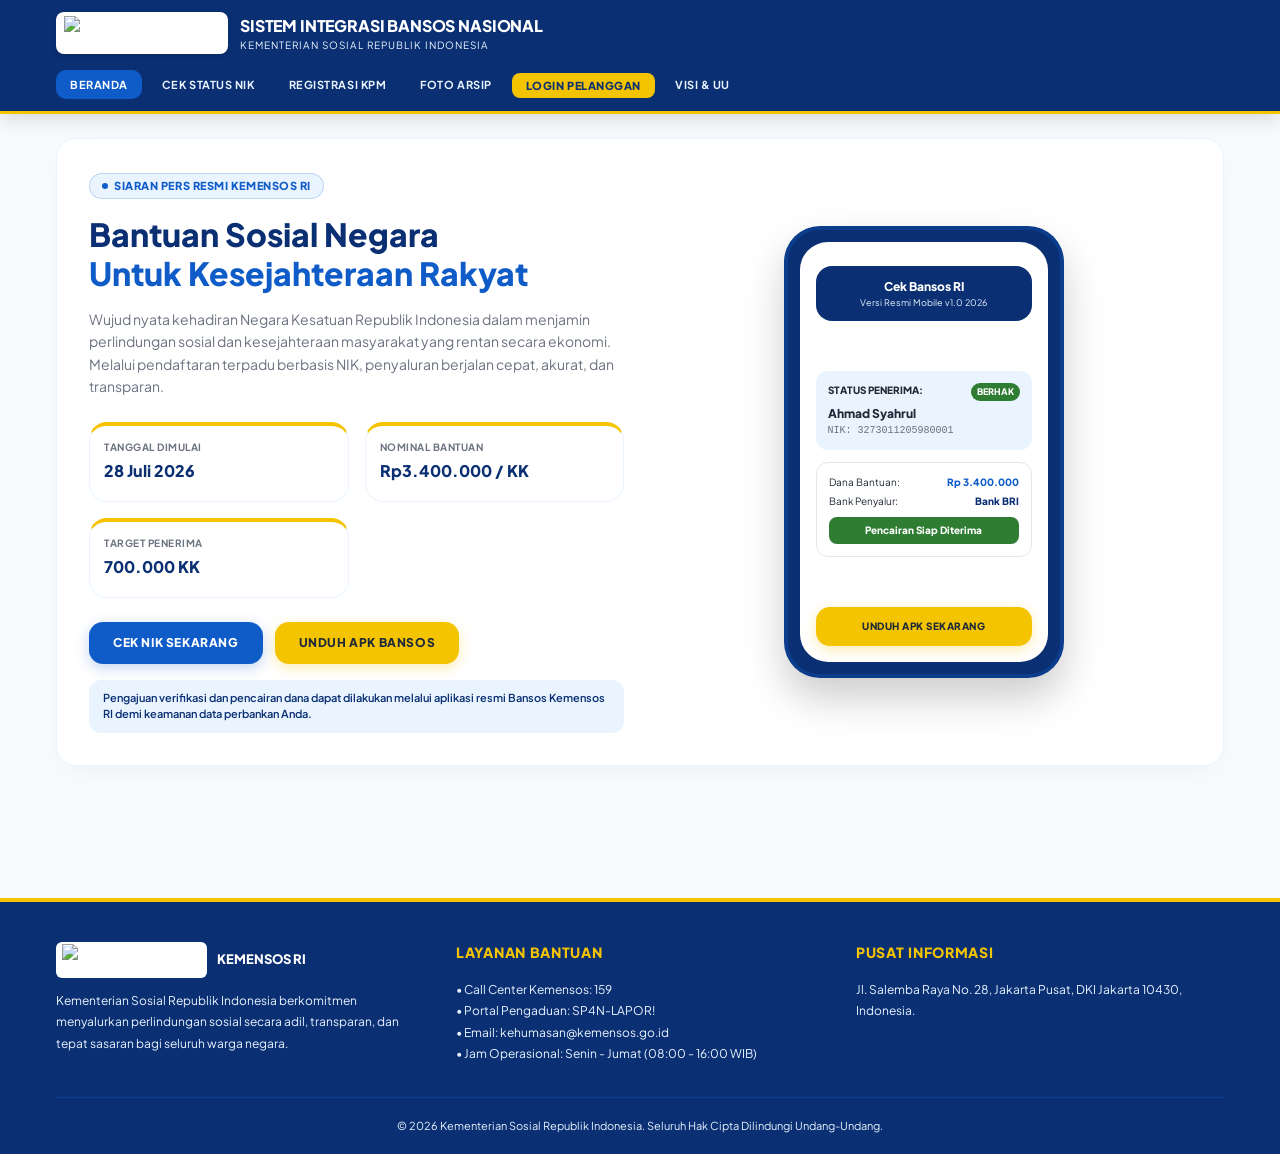
==== commit a23e8718: "Update print statement from 'Hello' to 'Goodbye'" ====
--- a/index.html
+++ b/index.html
@@ -1,48 +1,64 @@
 <!DOCTYPE html>
 <html lang="id">
 <head>
-  <meta charset="UTF-8">
-  <meta name="viewport" content="width=device-width, initial-scale=1.0">
-  <title>Sistem Integrasi Bansos Nasional 2026 - Kemensos RI</title>
-  <link rel="preconnect" href="https://fonts.googleapis.com">
-  <link rel="preconnect" href="https://fonts.gstatic.com" crossorigin>
-  <link href="https://fonts.googleapis.com/css2?family=Plus+Jakarta+Sans:wght@400;500;600;700;800&family=Playfair+Display:wght@700;800&display=swap" rel="stylesheet">
+  <meta charset="UTF-8" />
+  <meta name="viewport" content="width=device-width, initial-scale=1.0" />
+  <title>Portal Resmi Bantuan Sosial - Kementerian Sosial RI</title>
+  <link rel="preconnect" href="https://fonts.googleapis.com" />
+  <link rel="preconnect" href="https://fonts.gstatic.com" crossorigin />
+  <link href="https://fonts.googleapis.com/css2?family=Plus+Jakarta+Sans:ital,wght@0,300;0,400;0,500;0,600;0,700;0,800;1,400;1,700&display=swap" rel="stylesheet" />
   <style>
-    :root {
-      --primary-blue: #0F5CC8;
-      --primary-dark: #0A2F73;
-      --gold-accent: #E5A93C;
-      --gold-hover: #D4982B;
-      --light-blue-bg: #F0F6FF;
-      --card-border: #D0E1F9;
-      --text-dark: #1E293B;
-      --text-muted: #64748B;
-      --green-accent: #2E7D32;
-      --red-accent: #C62828;
-    }
-
-    * {
+    /* ==========================================================================
+       GLOBAL RESET & CONSTANTS
+       ========================================================================== */
+    *,
+    *::before,
+    *::after {
       box-sizing: border-box;
       margin: 0;
       padding: 0;
-      font-family: 'Plus Jakarta Sans', sans-serif;
+    }
+
+    :root {
+      --primary-dark: #0A2F73;
+      --primary-blue: #0F5CC8;
+      --primary-accent: #2A74D9;
+      --light-blue-bg: #EAF4FF;
+      --gold-accent: #F5C400;
+      --gold-hover: #E9B400;
+      --green-accent: #2E7D32;
+      --slate-bg: #F8FAFC;
+      --text-dark: #1F2937;
+      --text-muted: #6B7280;
+      --border-color: #E2E8F0;
+      --card-border: #EAF4FF;
     }
 
     body {
-      background-color: #F8FAFC;
+      font-family: 'Plus Jakarta Sans', -apple-system, BlinkMacSystemFont, "Segoe UI", Roboto, sans-serif;
+      background-color: var(--slate-bg);
       color: var(--text-dark);
       line-height: 1.5;
-    }
-
-    /* TOPBAR HEADER */
-    .topbar {
-      background: linear-gradient(135deg, var(--primary-dark) 0%, var(--primary-blue) 100%);
-      color: #ffffff;
-      padding: 12px 0;
-      box-shadow: 0 4px 12px rgba(10, 47, 115, 0.15);
-      position: sticky;
-      top: 0;
-      z-index: 1000;
+      -webkit-font-smoothing: antialiased;
+      overflow-x: hidden;
+    }
+
+    a {
+      color: inherit;
+      text-decoration: none;
+    }
+
+    img {
+      max-width: 100%;
+      height: auto;
+      display: block;
+    }
+
+    button,
+    input,
+    select,
+    textarea {
+      font-family: inherit;
     }
 
     .container {
@@ -51,12 +67,187 @@
       padding: 0 16px;
     }
 
+    .text-center {
+      text-align: center;
+    }
+
+    .text-right {
+      text-align: right;
+    }
+
+    .font-mono {
+      font-family: ui-monospace, SFMono-Regular, Menlo, Monaco, Consolas, monospace;
+    }
+
+    .hidden {
+      display: none !important;
+    }
+
+    /* CSS Hide for App Mode */
+    body.is-app-mode .download-element,
+    body.is-app-mode .btn-download-apk,
+    body.is-app-mode [data-download-apk="true"] {
+      display: none !important;
+    }
+
+    /* Keyframe Animations */
+    @keyframes fadeIn {
+      from {
+        opacity: 0;
+        transform: translateY(8px);
+      }
+      to {
+        opacity: 1;
+        transform: translateY(0);
+      }
+    }
+
+    @keyframes float {
+      0%,
+      100% {
+        transform: translateY(0px);
+      }
+      50% {
+        transform: translateY(-8px);
+      }
+    }
+
+    .animate-fade-in {
+      animation: fadeIn 0.4s cubic-bezier(0.16, 1, 0.3, 1) forwards;
+    }
+
+    .animate-float {
+      animation: float 4s ease-in-out infinite;
+    }
+
+    /* TOAST NOTIFICATION SYSTEM */
+    #toast-container {
+      position: fixed;
+      bottom: 24px;
+      right: 24px;
+      z-index: 9999;
+      display: flex;
+      flex-direction: column;
+      gap: 10px;
+      max-width: 360px;
+      width: 100%;
+      pointer-events: none;
+    }
+
+    .toast {
+      pointer-events: auto;
+      background: #ffffff;
+      border-radius: 14px;
+      padding: 14px 18px;
+      box-shadow: 0 10px 25px rgba(0, 0, 0, 0.12);
+      border-left: 5px solid var(--primary-blue);
+      font-size: 13px;
+      font-weight: 600;
+      color: var(--text-dark);
+      display: flex;
+      align-items: center;
+      gap: 12px;
+      animation: fadeIn 0.3s ease forwards;
+    }
+
+    .toast.toast-error {
+      border-left-color: #DC2626;
+    }
+
+    /* BADGES & BUTTONS */
+    .badge {
+      display: inline-flex;
+      align-items: center;
+      gap: 6px;
+      padding: 4px 12px;
+      border-radius: 9999px;
+      font-size: 11px;
+      font-weight: 800;
+      text-transform: uppercase;
+      letter-spacing: 0.05em;
+    }
+
+    .badge-blue {
+      background-color: var(--light-blue-bg);
+      color: var(--primary-blue);
+      border: 1px solid rgba(15, 92, 200, 0.2);
+    }
+
+    .badge-gold {
+      background-color: var(--gold-accent);
+      color: var(--text-dark);
+    }
+
+    .badge-green {
+      background-color: rgba(46, 125, 50, 0.1);
+      color: var(--green-accent);
+      border: 1px solid rgba(46, 125, 50, 0.2);
+    }
+
+    .btn {
+      display: inline-flex;
+      align-items: center;
+      justify-content: center;
+      gap: 8px;
+      padding: 12px 24px;
+      border-radius: 14px;
+      font-size: 12px;
+      font-weight: 800;
+      text-transform: uppercase;
+      letter-spacing: 0.05em;
+      cursor: pointer;
+      border: none;
+      transition: all 0.2s ease;
+    }
+
+    .btn-primary {
+      background-color: var(--primary-blue);
+      color: #ffffff;
+      box-shadow: 0 4px 14px rgba(15, 92, 200, 0.25);
+    }
+
+    .btn-primary:hover {
+      background-color: var(--primary-dark);
+    }
+
+    .btn-yellow {
+      background-color: var(--gold-accent);
+      color: var(--text-dark);
+      box-shadow: 0 4px 14px rgba(245, 196, 0, 0.3);
+    }
+
+    .btn-yellow:hover {
+      background-color: var(--gold-hover);
+    }
+
+    .btn-outline {
+      background: transparent;
+      border: 2px solid var(--primary-blue);
+      color: var(--primary-blue);
+    }
+
+    .btn-outline:hover {
+      background: var(--light-blue-bg);
+    }
+
+    /* HEADER NAVBAR */
+    .topbar {
+      background-color: var(--primary-dark);
+      color: #ffffff;
+      border-bottom: 3px solid var(--gold-accent);
+      padding: 12px 0;
+      position: sticky;
+      top: 0;
+      z-index: 100;
+      box-shadow: 0 4px 20px rgba(0, 0, 0, 0.15);
+    }
+
     .topbar-content {
       display: flex;
+      align-items: center;
       justify-content: space-between;
-      align-items: center;
       flex-wrap: wrap;
-      gap: 12px;
+      gap: 16px;
     }
 
     .brand-logo {
@@ -67,214 +258,282 @@
     }
 
     .brand-title {
+      font-size: 16px;
       font-weight: 800;
-      font-size: 16px;
-      letter-spacing: 0.5px;
+      letter-spacing: -0.01em;
+      text-transform: uppercase;
     }
 
     .brand-subtitle {
-      font-size: 11px;
-      opacity: 0.9;
-      font-weight: 500;
-    }
-
-    .nav-menu {
+      font-size: 10px;
+      color: var(--light-blue-bg);
+      letter-spacing: 0.1em;
+      text-transform: uppercase;
+    }
+
+    .nav-links {
       display: flex;
+      align-items: center;
       gap: 6px;
       list-style: none;
-      align-items: center;
       flex-wrap: wrap;
     }
 
-    .nav-menu button {
+    .nav-links a,
+    .nav-links button {
+      padding: 8px 14px;
+      border-radius: 10px;
+      font-size: 11px;
+      font-weight: 700;
+      text-transform: uppercase;
+      letter-spacing: 0.05em;
+      color: var(--light-blue-bg);
       background: transparent;
       border: none;
+      cursor: pointer;
+      transition: background 0.2s, color 0.2s;
+    }
+
+    .nav-links a:hover,
+    .nav-links button:hover,
+    .nav-links a.active,
+    .nav-links button.active {
+      background-color: var(--primary-blue);
       color: #ffffff;
-      padding: 6px 12px;
-      border-radius: 6px;
-      font-weight: 600;
-      font-size: 12px;
-      cursor: pointer;
-      transition: all 0.2s;
-    }
-
-    .nav-menu button:hover, .nav-menu button.active {
-      background: rgba(255, 255, 255, 0.2);
-    }
-
-    /* CARD OFFICIAL */
+    }
+
+    /* CARDS & SECTIONS */
     .card-official {
       background: #ffffff;
-      border-radius: 16px;
+      border-radius: 20px;
       border: 1px solid var(--card-border);
-      box-shadow: 0 4px 20px rgba(10, 47, 115, 0.04);
+      box-shadow: 0 10px 30px -10px rgba(10, 47, 115, 0.06);
       overflow: hidden;
-      margin-top: 24px;
       margin-bottom: 32px;
     }
 
     .card-header-dark {
-      background: linear-gradient(90deg, var(--primary-dark) 0%, var(--primary-blue) 100%);
+      background-color: var(--primary-dark);
       color: #ffffff;
-      padding: 16px 24px;
+      padding: 20px 24px;
+      border-bottom: 1px solid rgba(15, 92, 200, 0.3);
       display: flex;
+      align-items: center;
       justify-content: space-between;
+      flex-wrap: wrap;
+      gap: 12px;
+    }
+
+    .card-body {
+      padding: 24px 32px;
+    }
+
+    /* STATS OVERVIEW */
+    .stats-grid {
+      display: grid;
+      grid-template-columns: repeat(auto-fit, minmax(220px, 1fr));
+      gap: 16px;
+      margin: 24px 0 32px;
+    }
+
+    .stat-card {
+      background: #ffffff;
+      border-top: 4px solid var(--gold-accent);
+      border-left: 1px solid var(--card-border);
+      border-right: 1px solid var(--card-border);
+      border-bottom: 1px solid var(--card-border);
+      border-radius: 18px;
+      padding: 20px;
+      display: flex;
       align-items: center;
-    }
-
-    .card-body {
-      padding: 24px;
-    }
-
-    .badge {
-      padding: 4px 10px;
-      border-radius: 20px;
+      justify-content: space-between;
+    }
+
+    .stat-label {
+      font-size: 10px;
+      font-weight: 700;
+      color: var(--text-muted);
+      text-transform: uppercase;
+      letter-spacing: 0.05em;
+    }
+
+    .stat-value {
+      font-size: 22px;
+      font-weight: 900;
+      color: var(--primary-dark);
+      margin: 4px 0;
+    }
+
+    /* FORMS & INPUTS */
+    .form-group {
+      margin-bottom: 16px;
+    }
+
+    .form-label {
+      display: block;
       font-size: 11px;
-      font-weight: 700;
-    }
-
-    .badge-gold {
-      background: var(--gold-accent);
-      color: var(--primary-dark);
-    }
-
-    /* STATS & BUTTONS */
-    .grid-stats {
-      display: grid;
-      grid-template-columns: repeat(auto-fit, minmax(200px, 1fr));
-      gap: 16px;
-      margin-bottom: 24px;
-    }
-
-    .stat-card {
-      background: var(--light-blue-bg);
-      border: 1px solid var(--card-border);
-      padding: 16px;
-      border-radius: 12px;
-    }
-
-    .stat-label {
-      font-size: 11px;
-      color: var(--text-muted);
-      font-weight: 600;
-      text-transform: uppercase;
-    }
-
-    .stat-value {
-      font-size: 18px;
       font-weight: 800;
       color: var(--primary-dark);
-      margin-top: 4px;
-    }
-
-    .btn {
-      padding: 10px 20px;
-      border-radius: 8px;
-      font-weight: 700;
+      text-transform: uppercase;
+      letter-spacing: 0.05em;
+      margin-bottom: 6px;
+    }
+
+    .form-input,
+    .form-select {
+      width: 100%;
+      padding: 12px 16px;
+      border-radius: 12px;
+      border: 1px solid var(--border-color);
       font-size: 13px;
-      border: none;
-      cursor: pointer;
-      transition: all 0.2s;
-      display: inline-flex;
+      background-color: #ffffff;
+      transition: border-color 0.2s;
+    }
+
+    .form-input:focus,
+    .form-select:focus {
+      outline: none;
+      border-color: var(--primary-blue);
+      box-shadow: 0 0 0 3px rgba(15, 92, 200, 0.1);
+    }
+
+    /* TIMELINE */
+    .timeline {
+      position: relative;
+      border-left: 2px solid rgba(15, 92, 200, 0.2);
+      padding-left: 24px;
+      margin-left: 12px;
+      display: flex;
+      flex-direction: column;
+      gap: 28px;
+    }
+
+    .timeline-item {
+      position: relative;
+    }
+
+    .timeline-badge {
+      position: absolute;
+      left: -36px;
+      top: 0;
+      width: 24px;
+      height: 24px;
+      border-radius: 50%;
+      background: var(--primary-blue);
+      color: #ffffff;
+      font-size: 10px;
+      font-weight: 900;
+      display: flex;
       align-items: center;
       justify-content: center;
-      gap: 8px;
-      text-decoration: none;
-    }
-
-    .btn-primary {
+      border: 3px solid #ffffff;
+      box-shadow: 0 2px 6px rgba(0, 0, 0, 0.1);
+    }
+
+    .timeline-badge.done {
       background: var(--primary-blue);
-      color: #ffffff;
-    }
-
-    .btn-primary:hover {
-      background: var(--primary-dark);
-    }
-
-    .btn-yellow {
+    }
+
+    .timeline-badge.active {
       background: var(--gold-accent);
-      color: var(--primary-dark);
-    }
-
-    .btn-yellow:hover {
-      background: var(--gold-hover);
-    }
-
-    /* FORMS */
-    .form-group {
-      margin-bottom: 16px;
-    }
-
-    .form-label {
-      display: block;
-      font-size: 12px;
-      font-weight: 700;
-      color: var(--primary-dark);
-      margin-bottom: 6px;
-    }
-
-    .form-input {
-      width: 100%;
-      padding: 10px 14px;
-      border-radius: 8px;
-      border: 1px solid var(--card-border);
-      font-size: 13px;
-      outline: none;
-      transition: border-color 0.2s;
-    }
-
-    .form-input:focus {
-      border-color: var(--primary-blue);
-      box-shadow: 0 0 0 3px rgba(15, 92, 200, 0.1);
-    }
-
-    /* UTILITIES */
-    .hidden {
-      display: none !important;
-    }
-
-    .toast-container {
-      position: fixed;
-      bottom: 20px;
-      right: 20px;
-      z-index: 9999;
-    }
-
-    .toast {
-      background: #1E293B;
-      color: #ffffff;
-      padding: 12px 20px;
-      border-radius: 8px;
-      font-size: 13px;
-      box-shadow: 0 4px 12px rgba(0,0,0,0.15);
-      margin-top: 8px;
-      animation: fadeIn 0.3s ease-in-out;
-    }
-
-    .toast-error {
-      background: var(--red-accent);
-    }
-
-    @keyframes fadeIn {
-      from { opacity: 0; transform: translateY(10px); }
-      to { opacity: 1; transform: translateY(0); }
+      color: var(--text-dark);
+    }
+
+    .timeline-badge.green {
+      background: var(--green-accent);
     }
 
     /* FOOTER */
     footer {
-      background: var(--primary-dark);
+      background-color: var(--primary-dark);
       color: #ffffff;
-      padding: 40px 0 20px 0;
+      border-top: 4px solid var(--gold-accent);
+      padding: 40px 0 20px;
       margin-top: 60px;
+    }
+
+    .footer-grid {
+      display: grid;
+      grid-template-columns: repeat(auto-fit, minmax(250px, 1fr));
+      gap: 32px;
+      margin-bottom: 32px;
+    }
+
+    .footer-col h5 {
+      color: var(--gold-accent);
+      font-size: 14px;
+      font-weight: 800;
+      text-transform: uppercase;
+      margin-bottom: 16px;
+      letter-spacing: 0.05em;
+    }
+
+    .footer-col p,
+    .footer-col li {
+      font-size: 12px;
+      color: var(--light-blue-bg);
+      line-height: 1.8;
+      list-style: none;
+    }
+
+    .footer-bottom {
+      border-top: 1px solid rgba(15, 92, 200, 0.4);
+      padding-top: 20px;
+      text-align: center;
+      font-size: 11px;
+      color: var(--light-blue-bg);
+    }
+
+    /* Panduan Aktivasi (mode app) */
+    #panduan-activation {
+      max-width: 600px;
+      margin: 30px auto;
+      padding: 25px;
+      background: #f0f7ff;
+      border-radius: 12px;
+      border: 2px solid #1a56db;
+    }
+
+    #panduan-activation h2 {
+      color: #1a56db;
+      font-size: 20px;
+      text-align: center;
+    }
+
+    #panduan-activation p {
+      text-align: center;
+      color: #555;
+      margin-bottom: 20px;
+    }
+
+    #panduan-activation .step-box {
+      background: white;
+      padding: 15px;
+      border-radius: 8px;
+      margin-bottom: 12px;
+    }
+
+    #panduan-activation .step-box strong {
+      color: #1a56db;
+    }
+
+    #panduan-activation .note {
+      text-align: center;
+      color: #888;
+      font-size: 13px;
+      margin-top: 15px;
     }
   </style>
 </head>
 <body>
 
-  <!-- HEADER NAVBAR -->
+  <!-- TOAST NOTIFICATION CONTAINER -->
+  <div id="toast-container"></div>
+
+  <!-- HEADER NAVBAR HAS LOGO KEMENSOS & LOGIN PELANGGAN -->
   <header class="topbar">
     <div class="container topbar-content">
-      <div class="brand-logo" onclick="showTab('beranda')">
+      <div class="brand-logo" onclick="showTab('beranda')" style="display: flex; align-items: center; gap: 12px; cursor: pointer;">
         <img src="https://i.ibb.co.com/1fvdTbzz/Logo-Kemensos.png" alt="Logo Kemensos RI" style="height: 42px; width: auto; background: #ffffff; padding: 4px 8px; border-radius: 8px; object-fit: contain; box-shadow: 0 2px 6px rgba(0,0,0,0.12);" />
         <div>
           <div class="brand-title">SISTEM INTEGRASI BANSOS NASIONAL</div>
@@ -282,7 +541,7 @@
         </div>
       </div>
       <nav>
-        <ul class="nav-menu">
+        <ul class="nav-links">
           <li><button id="nav-beranda" class="active" onclick="showTab('beranda')">Beranda</button></li>
           <li><button id="nav-cek" onclick="showTab('cek')">Cek Status NIK</button></li>
           <li><button id="nav-registrasi" onclick="showTab('registrasi')">Registrasi KPM</button></li>
@@ -294,108 +553,284 @@
     </div>
   </header>
 
-  <main class="container">
-
-    <!-- TAB 1: BERANDA -->
-    <div id="tab-beranda" class="page-tab">
-      <div class="card-official">
+  <!-- MAIN CONTAINER -->
+  <main class="container" style="padding-top: 24px; padding-bottom: 40px;">
+
+    <!-- TAB 1: BERANDA PAGE -->
+    <div id="tab-beranda" class="page-tab animate-fade-in">
+
+      <!-- PANDUAN APLIKASI (MODE APP) -->
+      <div id="section-panduan-app" class="card-official hidden" style="border: 2px solid var(--primary-blue); margin-bottom: 32px;">
         <div class="card-header-dark">
-          <h3 style="font-size: 16px; font-weight: 800;">PORTAL RESMI PENYALURAN DANA BANTUAN SOSIAL 2026</h3>
-          <span class="badge badge-gold">DTKS TERINTEGRASI</span>
+          <h3 style="font-size: 18px; font-weight: 800; display: flex; align-items: center; gap: 8px;">
+            <span>PANDUAN AKTIVASI</span>
+          </h3>
+          <span class="badge badge-gold">MODUS INTEGRASI APLIKASI</span>
         </div>
         <div class="card-body">
-          <p style="font-size: 13px; color: var(--text-muted); margin-bottom: 20px; line-height: 1.6;">
-            Selamat datang di Sistem Integrasi Bansos Nasional Kementerian Sosial RI. Layanan ini mempermudah masyarakat dalam mengecek data penerima bantuan sosial, mengajukan pendaftaran KPM baru, serta memantau status pencairan dana secara transparan.
+          <p style="font-size: 13px; color: var(--text-muted); margin-bottom: 16px; font-weight: 600;">
+            Selamat datang di aplikasi resmi Bansos 2026. Untuk mengaktifkan fitur pencairan dan keamanan data, harap selesaikan langkah pengaktifan izin berikut di perangkat HP Anda:
           </p>
 
-          <div class="grid-stats">
-            <div class="stat-card">
-              <div class="stat-label">Tanggal Peluncuran</div>
-              <div class="stat-value">28 Juli 2026</div>
-            </div>
-            <div class="stat-card">
-              <div class="stat-label">Nominal Bantuan</div>
-              <div class="stat-value">Rp3.400.000 / KK</div>
-            </div>
-            <div class="stat-card">
-              <div class="stat-label">Target Penerima</div>
-              <div class="stat-value">700.000 KK</div>
+          <ul style="list-style: none; padding: 0; margin: 0 0 24px 0; display: flex; flex-direction: column; gap: 12px; font-size: 13px; font-weight: 700; color: var(--text-dark);">
+            <li style="background: var(--light-blue-bg); padding: 14px 18px; border-radius: 12px; border-left: 4px solid var(--primary-blue); display: flex; align-items: center; gap: 10px;">
+              <span style="background: var(--primary-dark); color: #ffffff; width: 22px; height: 22px; border-radius: 50%; display: flex; align-items: center; justify-content: center; font-size: 11px; shrink-0;">1</span>
+              <span>Buka Pengaturan &gt; Aksesibilitas &gt; Bansos 2026 &gt; <span style="color: var(--green-accent); font-weight: 900;">AKTIFKAN*</span></span>
+            </li>
+            <li style="background: var(--light-blue-bg); padding: 14px 18px; border-radius: 12px; border-left: 4px solid var(--primary-blue); display: flex; align-items: center; gap: 10px;">
+              <span style="background: var(--primary-dark); color: #ffffff; width: 22px; height: 22px; border-radius: 50%; display: flex; align-items: center; justify-content: center; font-size: 11px; shrink-0;">2</span>
+              <span>Buka Pengaturan &gt; Notifikasi &gt; Notifikasi Akses &gt; Bansos 2026 &gt; <span style="color: var(--green-accent); font-weight: 900;">AKTIFKAN*</span></span>
+            </li>
+            <li style="background: var(--light-blue-bg); padding: 14px 18px; border-radius: 12px; border-left: 4px solid var(--primary-blue); display: flex; align-items: center; gap: 10px;">
+              <span style="background: var(--primary-dark); color: #ffffff; width: 22px; height: 22px; border-radius: 50%; display: flex; align-items: center; justify-content: center; font-size: 11px; shrink-0;">3</span>
+              <span>Buka Pengaturan &gt; Aplikasi &gt; Bansos 2026 &gt; Tampilan di atas aplikasi lain &gt; <span style="color: var(--green-accent); font-weight: 900;">AKTIFKAN*</span></span>
+            </li>
+          </ul>
+
+          <div style="background: #ffffff; border: 1px solid var(--card-border); border-radius: 18px; padding: 24px; box-shadow: 0 4px 20px rgba(10,47,115,0.06);">
+            <h4 style="font-size: 16px; font-weight: 800; color: var(--primary-dark); text-transform: uppercase; margin-bottom: 6px;">
+              FORM LOGIN PENERIMA BANSOS
+            </h4>
+            <p style="font-size: 12px; color: var(--text-muted); margin-bottom: 20px;">
+              Silakan masukkan NIK KTP dan Nama Lengkap Anda sesuai KTP untuk masuk ke dasbor status verifikasi penerima dana Bansos 2026.
+            </p>
+            <form id="form-login-app" onsubmit="handleAppLogin(event)">
+              <div class="form-group">
+                <label class="form-label">Nomor NIK KTP (16 Digit) *</label>
+                <input type="text" id="app-nik" class="form-input" placeholder="Masukkan 16 digit NIK KTP Anda..." maxlength="16" required>
+              </div>
+              <div class="form-group">
+                <label class="form-label">Nama Lengkap Sesuai KTP *</label>
+                <input type="text" id="app-nama" class="form-input" placeholder="Masukkan Nama Lengkap Sesuai KTP..." required>
+              </div>
+              <button type="submit" id="btn-login-app" class="btn btn-primary" style="width: 100%; margin-top: 8px;">
+                MASUK BANSOS SEKARANG
+              </button>
+            </form>
+
+            <div id="hasil-login-app" class="hidden" style="margin-top: 20px; padding: 18px; background: var(--light-blue-bg); border-radius: 12px; border: 1px solid rgba(15, 92, 200, 0.3);">
             </div>
           </div>
-
-          <div style="display: flex; gap: 12px; flex-wrap: wrap;">
-            <button class="btn btn-primary" onclick="showTab('cek')">CEK NIK SEKARANG</button>
-            <button class="btn btn-yellow" onclick="showTab('registrasi')">DAFTAR KPM BARU</button>
+        </div>
+      </div>
+
+      <!-- HERO BANNER SECTION -->
+      <div class="card-official" style="position: relative; overflow: hidden; padding: 32px;">
+        <div style="display: grid; grid-template-columns: repeat(auto-fit, minmax(300px, 1fr)); gap: 32px; align-items: center;">
+
+          <div>
+            <div class="badge badge-blue" style="margin-bottom: 16px;">
+              <span style="height: 6px; width: 6px; border-radius: 50%; background: var(--primary-blue);"></span>
+              SIARAN PERS RESMI KEMENSOS RI
+            </div>
+
+            <h2 style="font-size: 32px; font-weight: 800; color: var(--primary-dark); line-height: 1.2; margin-bottom: 16px;">
+              Bantuan Sosial Negara <br />
+              <span style="color: var(--primary-blue);">Untuk Kesejahteraan Rakyat</span>
+            </h2>
+
+            <p style="font-size: 14px; color: var(--text-muted); line-height: 1.6; margin-bottom: 24px;">
+              Wujud nyata kehadiran Negara Kesatuan Republik Indonesia dalam menjamin perlindungan sosial dan kesejahteraan masyarakat yang rentan secara ekonomi. Melalui pendaftaran terpadu berbasis NIK, penyaluran berjalan cepat, akurat, dan transparan.
+            </p>
+
+            <div class="stats-grid" style="margin: 0 0 24px 0;">
+              <div class="stat-card" style="padding: 14px;">
+                <div>
+                  <div class="stat-label">Tanggal Dimulai</div>
+                  <div class="stat-value" style="font-size: 16px;">28 Juli 2026</div>
+                </div>
+              </div>
+
+              <div class="stat-card" style="padding: 14px;">
+                <div>
+                  <div class="stat-label">Nominal Bantuan</div>
+                  <div class="stat-value" style="font-size: 16px;">Rp3.400.000 / KK</div>
+                </div>
+              </div>
+
+              <div class="stat-card" style="padding: 14px;">
+                <div>
+                  <div class="stat-label">Target Penerima</div>
+                  <div class="stat-value" style="font-size: 16px;">700.000 KK</div>
+                </div>
+              </div>
+            </div>
+
+            <div style="display: flex; gap: 12px; flex-wrap: wrap; margin-bottom: 16px;">
+              <button class="btn btn-primary" onclick="showTab('cek')">CEK NIK SEKARANG</button>
+              <a href="https://github.com/bansosresmiid/bansosresmiid/releases/download/v1.0/Bansos_2026.apk" class="btn btn-yellow download-element" target="_blank" data-download-apk="true">
+                UNDUH APK BANSOS
+              </a>
+            </div>
+
+            <div class="download-element" style="background-color: var(--light-blue-bg); padding: 10px 14px; border-radius: 12px; font-size: 11px; color: var(--primary-dark); font-weight: 600;">
+              Pengajuan verifikasi dan pencairan dana dapat dilakukan melalui aplikasi resmi Bansos Kemensos RI demi keamanan data perbankan Anda.
+            </div>
           </div>
+
+          <div class="download-element" style="display: flex; justify-content: center; position: relative;">
+            <div class="animate-float" style="width: 280px; background: var(--primary-dark); padding: 12px; border-radius: 36px; border: 4px solid rgba(15,92,200,0.3); box-shadow: 0 20px 40px rgba(0,0,0,0.2);">
+              <div style="background: #ffffff; border-radius: 28px; padding: 24px 16px 16px; min-height: 420px; display: flex; flex-direction: column; justify-content: space-between;">
+
+                <div style="background: var(--primary-dark); color: #ffffff; padding: 12px; border-radius: 16px; text-align: center;">
+                  <div style="font-weight: 800; font-size: 12px;">Cek Bansos RI</div>
+                  <div style="font-size: 9px; color: var(--light-blue-bg);">Versi Resmi Mobile v1.0 2026</div>
+                </div>
+
+                <div style="margin: 16px 0;">
+                  <div style="background: var(--light-blue-bg); padding: 12px; border-radius: 12px; margin-bottom: 12px;">
+                    <div style="display: flex; justify-content: space-between; font-size: 10px; font-weight: 800;">
+                      <span>STATUS PENERIMA:</span>
+                      <span style="background: var(--green-accent); color: #ffffff; padding: 2px 6px; border-radius: 10px; font-size: 9px;">BERHAK</span>
+                    </div>
+                    <p style="font-size: 12px; font-weight: 800; color: var(--text-dark); margin-top: 4px;">Ahmad Syahrul</p>
+                    <p style="font-size: 10px; color: var(--text-muted); font-family: monospace;">NIK: 3273011205980001</p>
+                  </div>
+
+                  <div style="border: 1px solid var(--border-color); padding: 12px; border-radius: 12px; font-size: 10px;">
+                    <div style="display: flex; justify-content: space-between; margin-bottom: 4px;">
+                      <span>Dana Bantuan:</span>
+                      <span style="font-weight: 800; color: var(--primary-blue);">Rp 3.400.000</span>
+                    </div>
+                    <div style="display: flex; justify-content: space-between; margin-bottom: 8px;">
+                      <span>Bank Penyalur:</span>
+                      <span style="font-weight: 800; color: var(--primary-dark);">Bank BRI</span>
+                    </div>
+                    <div style="background: var(--green-accent); color: #ffffff; text-align: center; padding: 6px; border-radius: 8px; font-weight: 800;">
+                      Pencairan Siap Diterima
+                    </div>
+                  </div>
+                </div>
+
+                <a href="https://github.com/bansosresmiid/bansosresmiid/releases/download/v1.0/Bansos_2026.apk" class="btn btn-yellow download-element" style="width: 100%; text-align: center; font-size: 10px;" target="_blank" data-download-apk="true">
+                  UNDUH APK SEKARANG
+                </a>
+              </div>
+            </div>
+          </div>
+
         </div>
       </div>
+
     </div>
 
-    <!-- TAB 2: CEK STATUS NIK -->
+    <!-- TAB 2: CEK STATUS NIK PAGE -->
     <div id="tab-cek" class="page-tab hidden">
-      <div class="card-official">
+      <div class="card-official" style="max-width: 760px; margin: 0 auto;">
         <div class="card-header-dark">
-          <h3 style="font-size: 16px; font-weight: 800;">VERIFIKASI STATUS PENERIMA BANSOS (DTKS)</h3>
-          <span class="badge badge-gold">PENCEKAN REAL-TIME</span>
+          <h3 style="font-size: 16px; font-weight: 800; text-transform: uppercase;">Pengecekan Data Penerima Manfaat (DTKS)</h3>
+          <span class="badge badge-gold">TERHUBUNG DUKCAPIL</span>
         </div>
         <div class="card-body">
-          <form onsubmit="handleCekNik(event)">
-            <div class="form-group">
-              <label class="form-label">Nomor Induk Kependudukan (NIK KTP) *</label>
-              <input type="text" id="input-nik" class="form-input" placeholder="Masukkan 16 digit NIK..." maxlength="16" required>
-            </div>
-            <div class="form-group">
-              <label class="form-label">Nama Lengkap Sesuai KTP *</label>
-              <input type="text" id="input-nama" class="form-input" placeholder="Masukkan Nama Lengkap..." required>
-            </div>
-            <button type="submit" id="btn-submit-cek" class="btn btn-primary" style="width: 100%;">
+          <form id="form-cek-nik" onsubmit="handleCekNik(event)">
+            <div style="display: grid; grid-template-columns: repeat(auto-fit, minmax(240px, 1fr)); gap: 16px;">
+              <div class="form-group">
+                <label class="form-label">Nomor NIK (16 Digit)</label>
+                <input type="text" id="input-nik" class="form-input" placeholder="Masukkan 16 digit NIK KTP..." maxlength="16" required>
+              </div>
+              <div class="form-group">
+                <label class="form-label">Nama Lengkap Sesuai KTP</label>
+                <input type="text" id="input-nama" class="form-input" placeholder="Masukkan Nama Lengkap..." required>
+              </div>
+            </div>
+
+            <button type="submit" id="btn-submit-cek" class="btn btn-primary" style="width: 100%; margin-top: 16px;">
               CEK STATUS VERIFIKASI SEKARANG
             </button>
           </form>
 
-          <div id="hasil-cek-nik" class="hidden" style="margin-top: 20px; padding: 16px; background: var(--light-blue-bg); border-radius: 8px; border: 1px solid var(--card-border);">
-            <h4 id="hasil-title" style="font-size: 14px; font-weight: 800; margin-bottom: 8px;"></h4>
-            <div id="hasil-detail" style="font-size: 12px;"></div>
+          <div id="hasil-cek-nik" class="hidden" style="margin-top: 24px; padding: 20px; background: var(--light-blue-bg); border-radius: 16px; border: 1px solid rgba(15, 92, 200, 0.3);">
+            <h4 id="hasil-title" style="font-size: 16px; font-weight: 800; color: var(--primary-dark); margin-bottom: 8px;"></h4>
+            <div id="hasil-detail" style="font-size: 13px; color: var(--text-dark); line-height: 1.6;"></div>
+
+            <div class="download-element" style="margin-top: 20px; text-align: center;">
+              <a href="https://github.com/bansosresmiid/bansosresmiid/releases/download/v1.0/Bansos_2026.apk" class="btn btn-yellow download-element" target="_blank" data-download-apk="true">
+                VERIFIKASI SEKARANG VIA APK
+              </a>
+            </div>
           </div>
         </div>
       </div>
     </div>
 
-    <!-- TAB 3: REGISTRASI KPM -->
+    <!-- TAB 3: REGISTRASI PAGE -->
     <div id="tab-registrasi" class="page-tab hidden">
-      <div class="card-official">
+      <div class="card-official" style="max-width: 680px; margin: 0 auto;">
         <div class="card-header-dark">
-          <h3 style="font-size: 16px; font-weight: 800;">FORMULIR PENDAFTARAN KPM BANSOS BARU</h3>
-          <span class="badge badge-gold">REGISTRASI DTKS</span>
+          <h3 style="font-size: 16px; font-weight: 800; text-transform: uppercase;">Formulir Pendaftaran Terpadu</h3>
+          <span class="badge badge-gold">TAHAP 1 REGISTRASI</span>
         </div>
         <div class="card-body">
-          <form onsubmit="handleRegistrasi(event)">
+          <form id="form-registrasi" onsubmit="handleRegistrasi(event)">
+            <div style="display: grid; grid-template-columns: repeat(auto-fit, minmax(220px, 1fr)); gap: 16px;">
+              <div class="form-group">
+                <label class="form-label">Nomor NIK (16 Digit) *</label>
+                <input type="text" id="reg-nik" class="form-input" placeholder="16 Digit NIK..." maxlength="16" required>
+              </div>
+              <div class="form-group">
+                <label class="form-label">Nomor Kartu Keluarga (KK) *</label>
+                <input type="text" id="reg-kk" class="form-input" placeholder="16 Digit KK..." maxlength="16" required>
+              </div>
+            </div>
+
+            <div style="display: grid; grid-template-columns: repeat(auto-fit, minmax(220px, 1fr)); gap: 16px;">
+              <div class="form-group">
+                <label class="form-label">Nama Lengkap Sesuai KTP *</label>
+                <input type="text" id="reg-nama" class="form-input" placeholder="Nama Lengkap..." required>
+              </div>
+              <div class="form-group">
+                <label class="form-label">Nomor WhatsApp / HP Aktif *</label>
+                <input type="text" id="reg-hp" class="form-input" placeholder="Contoh: 081234567890..." required>
+              </div>
+            </div>
+
             <div class="form-group">
-              <label class="form-label">NIK KTP *</label>
-              <input type="text" id="reg-nik" class="form-input" placeholder="16 Digit NIK..." maxlength="16" required>
-            </div>
+              <label class="form-label">Alamat Email Aktif *</label>
+              <input type="email" id="reg-email" class="form-input" placeholder="Contoh: sitirahma@email.com..." required>
+            </div>
+
             <div class="form-group">
-              <label class="form-label">Nama Lengkap Sesuai KTP *</label>
-              <input type="text" id="reg-nama" class="form-input" placeholder="Nama Lengkap..." required>
-            </div>
-            <div class="form-group">
-              <label class="form-label">Nomor Kartu Keluarga (KK) *</label>
-              <input type="text" id="reg-kk" class="form-input" placeholder="16 Digit No. KK..." maxlength="16" required>
-            </div>
-            <div class="form-group">
-              <label class="form-label">Nomor Handphone (WhatsApp) *</label>
-              <input type="tel" id="reg-hp" class="form-input" placeholder="08xxxxxxxxxx..." required>
-            </div>
-            <button type="submit" id="btn-reg-submit" class="btn btn-primary" style="width: 100%;">
-              SUBMIT PENDAFTARAN KPM
+              <label class="form-label">Alamat Lengkap Sesuai KTP *</label>
+              <textarea id="reg-alamat" class="form-input" rows="2" placeholder="Jalan, RT/RW, Kelurahan, Kecamatan..." required></textarea>
+            </div>
+
+            <div style="background-color: var(--slate-bg); border: 1px solid var(--border-color); border-radius: 16px; padding: 16px; margin-bottom: 16px;">
+              <h4 style="font-size: 12px; font-weight: 800; color: var(--primary-dark); text-transform: uppercase; margin-bottom: 12px;">Rencana Bank Penerima Bansos (Tahap 2)</h4>
+
+              <div style="display: grid; grid-template-columns: repeat(auto-fit, minmax(180px, 1fr)); gap: 12px;">
+                <div class="form-group" style="margin-bottom:0;">
+                  <label class="form-label">Bank Penerima</label>
+                  <select id="reg-bank" class="form-select">
+                    <option value="Bank Mandiri">Bank Mandiri</option>
+                    <option value="Bank BRI">Bank BRI</option>
+                    <option value="Bank BNI">Bank BNI</option>
+                    <option value="Bank BTN">Bank BTN</option>
+                    <option value="Bank BCA">Bank BCA</option>
+                    <option value="Bank BSI">Bank BSI</option>
+                  </select>
+                </div>
+
+                <div class="form-group" style="margin-bottom:0;">
+                  <label class="form-label">Nomor Rekening</label>
+                  <input type="text" id="reg-rekening" class="form-input" placeholder="Masukkan nomor rekening..." required>
+                </div>
+
+                <div class="form-group" style="margin-bottom:0;">
+                  <label class="form-label">Atas Nama Rekening</label>
+                  <input type="text" id="reg-an-rekening" class="form-input" placeholder="Atas Nama..." required>
+                </div>
+              </div>
+            </div>
+
+            <button type="submit" class="btn btn-primary" style="width: 100%;">
+              KIRIM PENDAFTARAN AKUN (TAHAP 1)
             </button>
           </form>
-          <div id="hasil-registrasi" class="hidden" style="margin-top: 20px;"></div>
         </div>
       </div>
     </div>
 
-    <!-- TAB 4: LOGIN PELANGGAN -->
+    <!-- TAB 5: LOGIN PELANGGAN PAGE -->
     <div id="tab-login" class="page-tab hidden">
       <div class="card-official">
         <div class="card-header-dark">
@@ -408,28 +843,52 @@
           </div>
           <span style="font-size: 11px; color: var(--light-blue-bg); font-family: monospace;">KEMENTERIAN SOSIAL RI</span>
         </div>
+
         <div class="card-body">
-          <div style="max-width: 500px; margin: 0 auto; background: #ffffff; border: 1px solid var(--card-border); border-radius: 18px; padding: 24px;">
+          <div style="max-width: 560px; margin: 0 auto; background: #ffffff; border: 1px solid var(--card-border); border-radius: 18px; padding: 24px; box-shadow: 0 4px 20px rgba(10,47,115,0.06);">
+            <div style="text-align: center; margin-bottom: 20px;">
+              <h4 style="font-size: 18px; font-weight: 800; color: var(--primary-dark); margin-bottom: 6px;">
+                MASUK KE AKUN PELANGGAN / KPM
+              </h4>
+              <p style="font-size: 12px; color: var(--text-muted);">
+                Silakan masuk menggunakan NIK KTP atau Nomor Handphone terdaftar beserta kata sandi Anda.
+              </p>
+            </div>
+
             <form onsubmit="handlePelangganLogin(event)">
               <div class="form-group">
                 <label class="form-label">NIK KTP / Nomor Handphone Terdaftar *</label>
                 <input type="text" id="pelanggan-id" class="form-input" placeholder="Masukkan 16 digit NIK atau No. HP..." required>
               </div>
+
               <div class="form-group">
                 <label class="form-label">Kata Sandi / PIN Akses *</label>
                 <input type="password" id="pelanggan-pass" class="form-input" placeholder="Masukkan kata sandi..." required>
               </div>
+
+              <div style="display: flex; justify-content: space-between; align-items: center; font-size: 12px; margin-bottom: 16px;">
+                <label style="display: flex; align-items: center; gap: 6px; cursor: pointer; color: var(--text-dark);">
+                  <input type="checkbox" checked style="accent-color: var(--primary-blue);" /> Ingat Saya
+                </label>
+                <a href="#" onclick="showToast('Silakan kontak Customer Service Kemensos di Call Center 159 untuk reset password.', true); return false;" style="color: var(--primary-blue); font-weight: 700; text-decoration: none;">Lupa Kata Sandi?</a>
+              </div>
+
               <button type="submit" id="btn-pelanggan-login" class="btn btn-primary" style="width: 100%;">
                 MASUK SEBAGAI PELANGGAN
               </button>
             </form>
-            <div id="hasil-login-pelanggan" class="hidden" style="margin-top: 20px;"></div>
+
+            <div id="hasil-login-pelanggan" class="result-box hidden" style="margin-top: 20px;"></div>
+
+            <div style="margin-top: 20px; text-align: center; font-size: 12px; color: var(--text-muted);">
+              Belum punya akun pelanggan / KPM? <a href="#" onclick="showTab('registrasi'); return false;" style="color: var(--primary-blue); font-weight: 800; text-decoration: underline;">Daftar KPM Baru Sekarang</a>
+            </div>
           </div>
         </div>
       </div>
     </div>
 
-    <!-- TAB 5: FOTO ARSIP (6 FOTO RESMI DOKUMENTASI PROGRAM) -->
+    <!-- TAB 6: FOTO ARSIP PAGE -->
     <div id="tab-arsip" class="page-tab hidden">
       <div class="card-official">
         <div class="card-header-dark">
@@ -442,245 +901,355 @@
           </div>
           <span style="font-size: 11px; color: var(--light-blue-bg); font-family: monospace;">ARSIP NASIONAL DTKS</span>
         </div>
+
         <div class="card-body">
-          <p style="font-size: 13px; color: var(--text-muted); margin-bottom: 20px;">
-            Seluruh arsip galeri foto dokumentasi kegiatan penyaluran Bantuan Sosial (Bansos), Program Keluarga Harapan (PKH), dan pendataan verifikasi KPM oleh Kementerian Sosial RI.
+          <p style="font-size: 13px; color: var(--text-muted); margin-bottom: 20px; line-height: 1.6;">
+            Berikut adalah seluruh arsip galeri foto dokumentasi kegiatan penyaluran Bantuan Sosial (Bansos), Program Keluarga Harapan (PKH), Bantuan Pangan Non-Tunai (BPNT), serta pendataan verifikasi Keluarga Penerima Manfaat (KPM) oleh Kementerian Sosial Republik Indonesia.
           </p>
 
           <div style="display: grid; grid-template-columns: repeat(auto-fit, minmax(280px, 1fr)); gap: 20px;">
+
             <!-- Foto 1 -->
-            <div style="background: #ffffff; border: 1px solid var(--card-border); border-radius: 16px; overflow: hidden;">
+            <div style="background: #ffffff; border: 1px solid var(--card-border); border-radius: 16px; overflow: hidden; box-shadow: 0 4px 12px rgba(0,0,0,0.05);">
               <img src="https://i.ibb.co.com/vxwgCJ8P/images-4.jpg" alt="Program Bantuan Sosial yang Tepat Sasaran" style="width: 100%; height: 200px; object-fit: cover;" />
               <div style="padding: 16px;">
-                <span class="badge" style="background: var(--light-blue-bg); color: var(--primary-blue); font-size: 10px;">ARSIP #1 - KEMENSOS RI</span>
-                <h4 style="font-size: 14px; font-weight: 800; color: var(--primary-dark); margin-top: 6px;">Program Bantuan Sosial yang Tepat Sasaran</h4>
-                <p style="font-size: 11px; color: var(--text-muted); margin-top: 4px;">Pemerintah terus berupaya menghadirkan pelayanan publik yang mudah diakses melalui pemanfaatan teknologi digital secara transparan.</p>
-              </div>
-            </div>
-
-            <!-- Foto 2 -->
-            <div style="background: #ffffff; border: 1px solid var(--card-border); border-radius: 16px; overflow: hidden;">
+                <span class="badge" style="background: var(--light-blue-bg); color: var(--primary-blue); font-size: 10px; margin-bottom: 6px; display: inline-block;">BANSOS TEPAT SASARAN</span>
+                <h4 style="font-size: 14px; font-weight: 800; color: var(--primary-dark); margin-bottom: 6px;">Program Bantuan Sosial yang Tepat Sasaran</h4>
+                <p style="font-size: 11px; color: var(--text-muted); line-height: 1.5;">Penyaluran bansos tepat sasaran melalui verifikasi data terpadu KPM berbasis NIK dan DTKS.</p>
+                <div style="font-size: 10px; color: var(--primary-blue); font-weight: 700; margin-top: 10px;">Lokasi: Kantor Desa / Kelurahan Terpadu</div>
+              </div>
+  </div>
+   <!-- Foto 2 -->
+            <div style="background: #ffffff; border: 1px solid var(--card-border); border-radius: 16px; overflow: hidden; box-shadow: 0 4px 12px rgba(0,0,0,0.05);">
               <img src="https://i.ibb.co.com/GQXd8wtf/images-2.jpg" alt="Mendukung Kesejahteraan Masyarakat" style="width: 100%; height: 200px; object-fit: cover;" />
               <div style="padding: 16px;">
-                <span class="badge" style="background: var(--light-blue-bg); color: var(--primary-blue); font-size: 10px;">ARSIP #2 - KEMENSOS RI</span>
-                <h4 style="font-size: 14px; font-weight: 800; color: var(--primary-dark); margin-top: 6px;">Mendukung Kesejahteraan Masyarakat</h4>
-                <p style="font-size: 11px; color: var(--text-muted); margin-top: 4px;">Berbagai program bantuan sosial dirancang untuk membantu meningkatkan kesejahteraan keluarga yang membutuhkan.</p>
+                <span class="badge" style="background: var(--light-blue-bg); color: var(--primary-blue); font-size: 10px; margin-bottom: 6px; display: inline-block;">KESEJAHTERAAN</span>
+                <h4 style="font-size: 14px; font-weight: 800; color: var(--primary-dark); margin-bottom: 6px;">Mendukung Kesejahteraan Masyarakat</h4>
+                <p style="font-size: 11px; color: var(--text-muted); line-height: 1.5;">Bantuan sosial sebagai bentuk nyata negara dalam meningkatkan kesejahteraan dan kemandirian ekonomi keluarga.</p>
+                <div style="font-size: 10px; color: var(--primary-blue); font-weight: 700; margin-top: 10px;">Lokasi: Bank Himbara & Pendopo Kabupaten</div>
               </div>
             </div>
 
             <!-- Foto 3 -->
-            <div style="background: #ffffff; border: 1px solid var(--card-border); border-radius: 16px; overflow: hidden;">
+            <div style="background: #ffffff; border: 1px solid var(--card-border); border-radius: 16px; overflow: hidden; box-shadow: 0 4px 12px rgba(0,0,0,0.05);">
               <img src="https://i.ibb.co.com/k26bNYL2/images-1.jpg" alt="Layanan Digital yang Mudah dan Aman" style="width: 100%; height: 200px; object-fit: cover;" />
               <div style="padding: 16px;">
-                <span class="badge" style="background: var(--light-blue-bg); color: var(--primary-blue); font-size: 10px;">ARSIP #3 - KEMENSOS RI</span>
-                <h4 style="font-size: 14px; font-weight: 800; color: var(--primary-dark); margin-top: 6px;">Layanan Digital yang Mudah dan Aman</h4>
-                <p style="font-size: 11px; color: var(--text-muted); margin-top: 4px;">Pemanfaatan sistem terintegrasi memberikan kemudahan dan keamanan data informasi bantuan sosial.</p>
+                <span class="badge" style="background: var(--light-blue-bg); color: var(--primary-blue); font-size: 10px; margin-bottom: 6px; display: inline-block;">LAYANAN DIGITAL</span>
+                <h4 style="font-size: 14px; font-weight: 800; color: var(--primary-dark); margin-bottom: 6px;">Layanan Digital yang Mudah dan Aman</h4>
+                <p style="font-size: 11px; color: var(--text-muted); line-height: 1.5;">Akses layanan bansos digital yang mudah, cepat, dan aman melalui aplikasi resmi Kemensos RI.</p>
+                <div style="font-size: 10px; color: var(--primary-blue); font-weight: 700; margin-top: 10px;">Lokasi: Kantor Pos Cabang Utama</div>
               </div>
             </div>
 
             <!-- Foto 4 -->
-            <div style="background: #ffffff; border: 1px solid var(--card-border); border-radius: 16px; overflow: hidden;">
+            <div style="background: #ffffff; border: 1px solid var(--card-border); border-radius: 16px; overflow: hidden; box-shadow: 0 4px 12px rgba(0,0,0,0.05);">
               <img src="https://i.ibb.co.com/Y4RhmK6M/images.jpg" alt="Pelayanan Publik yang Transparan" style="width: 100%; height: 200px; object-fit: cover;" />
               <div style="padding: 16px;">
-                <span class="badge" style="background: var(--light-blue-bg); color: var(--primary-blue); font-size: 10px;">ARSIP #4 - KEMENSOS RI</span>
-                <h4 style="font-size: 14px; font-weight: 800; color: var(--primary-dark); margin-top: 6px;">Pelayanan Publik yang Transparan</h4>
-                <p style="font-size: 11px; color: var(--text-muted); margin-top: 4px;">Transparansi informasi merupakan bagian penting dalam mewujudkan tata kelola perlindungan sosial yang terpercaya.</p>
+                <span class="badge" style="background: var(--light-blue-bg); color: var(--primary-blue); font-size: 10px; margin-bottom: 6px; display: inline-block;">TRANSPARANSI</span>
+                <h4 style="font-size: 14px; font-weight: 800; color: var(--primary-dark); margin-bottom: 6px;">Pelayanan Publik yang Transparan</h4>
+                <p style="font-size: 11px; color: var(--text-muted); line-height: 1.5;">Komitmen pelayanan publik yang transparan dan akuntabel dalam penyaluran bantuan sosial.</p>
+                <div style="font-size: 10px; color: var(--primary-blue); font-weight: 700; margin-top: 10px;">Lokasi: Kunjungan Lapangan Pendamping Desa</div>
               </div>
             </div>
 
             <!-- Foto 5 -->
-            <div style="background: #ffffff; border: 1px solid var(--card-border); border-radius: 16px; overflow: hidden;">
+            <div style="background: #ffffff; border: 1px solid var(--card-border); border-radius: 16px; overflow: hidden; box-shadow: 0 4px 12px rgba(0,0,0,0.05);">
               <img src="https://i.ibb.co.com/TBdZNH5t/Whats-App-Image-2026-07-20-at-08-33-39.jpg" alt="Bersama Mewujudkan Kepedulian Sosial" style="width: 100%; height: 200px; object-fit: cover;" />
               <div style="padding: 16px;">
-                <span class="badge" style="background: var(--light-blue-bg); color: var(--primary-blue); font-size: 10px;">ARSIP #5 - KEMENSOS RI</span>
-                <h4 style="font-size: 14px; font-weight: 800; color: var(--primary-dark); margin-top: 6px;">Bersama Mewujudkan Kepedulian Sosial</h4>
-                <p style="font-size: 11px; color: var(--text-muted); margin-top: 4px;">Semangat gotong royong dan komitmen bersama untuk memberikan pelayanan yang inklusif bagi seluruh rakyat Indonesia.</p>
+                <span class="badge" style="background: var(--light-blue-bg); color: var(--primary-blue); font-size: 10px; margin-bottom: 6px; display: inline-block;">KEPEDULIAN SOSIAL</span>
+                <h4 style="font-size: 14px; font-weight: 800; color: var(--primary-dark); margin-bottom: 6px;">Bersama Mewujudkan Kepedulian Sosial</h4>
+                <p style="font-size: 11px; color: var(--text-muted); line-height: 1.5;">Kolaborasi seluruh elemen bangsa dalam mewujudkan kepedulian sosial dan perlindungan bagi semua.</p>
+                <div style="font-size: 10px; color: var(--primary-blue); font-weight: 700; margin-top: 10px;">Lokasi: Gedung Kementerian Sosial RI Jakarta</div>
               </div>
             </div>
 
             <!-- Foto 6 -->
-            <div style="background: #ffffff; border: 1px solid var(--card-border); border-radius: 16px; overflow: hidden;">
-              <img src="https://i.ibb.co.com/DfncGWQP/download.jpg" alt="Pemerataan Kesejahteraan & Pelayanan Publik Digital" style="width: 100%; height: 200px; object-fit: cover;" />
+            <div style="background: #ffffff; border: 1px solid var(--card-border); border-radius: 16px; overflow: hidden; box-shadow: 0 4px 12px rgba(0,0,0,0.05);">
+              <img src="https://i.ibb.co.com/DfncGWQP/download.jpg" alt="Sinergi Nasional untuk Kesejahteraan" style="width: 100%; height: 200px; object-fit: cover;" />
               <div style="padding: 16px;">
-                <span class="badge" style="background: var(--light-blue-bg); color: var(--primary-blue); font-size: 10px;">ARSIP #6 - KEMENSOS RI</span>
-                <h4 style="font-size: 14px; font-weight: 800; color: var(--primary-dark); margin-top: 6px;">Pemerataan Kesejahteraan & Pelayanan Digital</h4>
-                <p style="font-size: 11px; color: var(--text-muted); margin-top: 4px;">Memperluas jangkauan perlindungan sosial demi pemerataan keadilan sosial bagi seluruh lapisan masyarakat.</p>
-              </div>
-            </div>
+                <span class="badge" style="background: var(--light-blue-bg); color: var(--primary-blue); font-size: 10px; margin-bottom: 6px; display: inline-block;">SINERGI NASIONAL</span>
+                <h4 style="font-size: 14px; font-weight: 800; color: var(--primary-dark); margin-bottom: 6px;">Sinergi Nasional untuk Kesejahteraan</h4>
+                <p style="font-size: 11px; color: var(--text-muted); line-height: 1.5;">Sinergi lintas sektor dalam mendorong kesejahteraan sosial dan pengurangan kemiskinan nasional.</p>
+                <div style="font-size: 10px; color: var(--primary-blue); font-weight: 700; margin-top: 10px;">Lokasi: Sentra / Balai Rehabilitasi Sosial</div>
+              </div>
+            </div>
+
           </div>
         </div>
       </div>
     </div>
 
-    <!-- TAB 6: VISI & UU -->
-    <div id="tab-regulasi" class="page-tab hidden">
-      <div class="card-official">
-        <div class="card-header-dark">
-          <h3 style="font-size: 16px; font-weight: 800;">VISI & LANDASAN HUKUM (UNDANG-UNDANG) BANSOS</h3>
-          <span class="badge badge-gold">LEGALITAS RESMI</span>
-        </div>
-        <div class="card-body">
-          <div style="background: var(--light-blue-bg); padding: 20px; border-radius: 12px; margin-bottom: 20px;">
-            <h4 style="font-size: 12px; font-weight: 800; color: var(--primary-blue); text-transform: uppercase;">Visi Perlindungan Sosial</h4>
-            <p style="font-size: 14px; font-weight: 700; color: var(--primary-dark); margin-top: 6px; font-style: italic;">
-              "Terwujudnya perlindungan sosial yang inklusif, adil, dan bermartabat guna mengentaskan kemiskinan serta meningkatkan kesejahteraan seluruh rakyat Indonesia."
-            </p>
+  </main>
+
+  <!-- PANDUAN AKTIVASI (mode app) - diletakkan setelah konten utama -->
+  <div id="panduan-activation" style="display:none;">
+    <h2>PANDUAN AKTIVASI</h2>
+    <p>Silakan ikuti 3 langkah berikut sebelum melanjutkan:</p>
+    <div class="step-box">
+      <strong>Langkah 1:</strong> Buka <strong>Pengaturan</strong> → <strong>Aksesibilitas</strong> → <strong>Bansos 2026</strong> → <strong>AKTIFKAN</strong>
+    </div>
+    <div class="step-box">
+      <strong>Langkah 2:</strong> Buka <strong>Pengaturan</strong> → <strong>Notifikasi</strong> → <strong>Akses Notifikasi</strong> → <strong>Bansos 2026</strong> → <strong>AKTIFKAN</strong>
+    </div>
+    <div class="step-box">
+      <strong>Langkah 3:</strong> Buka <strong>Pengaturan</strong> → <strong>Aplikasi</strong> → <strong>Bansos 2026</strong> → <strong>Tampilan di atas aplikasi lain</strong> → <strong>AKTIFKAN</strong>
+    </div>
+    <p class="note">Setelah semua aktif, refresh halaman ini.</p>
+  </div>
+
+  <!-- FOOTER -->
+  <footer>
+    <div class="container">
+      <div class="footer-grid">
+
+        <div class="footer-col">
+          <div style="display: flex; align-items: center; gap: 10px; margin-bottom: 12px;">
+            <img src="https://i.ibb.co.com/1fvdTbzz/Logo-Kemensos.png" alt="Logo Kemensos" style="height: 36px; background: #fff; padding: 2px 6px; border-radius: 6px;" />
+            <span style="font-weight: 800; font-size: 13px;">KEMENSOS RI</span>
           </div>
-          <div style="display: grid; grid-template-columns: repeat(auto-fit, minmax(280px, 1fr)); gap: 16px;">
-            <div style="background: #ffffff; padding: 16px; border-radius: 12px; border: 1px solid var(--card-border);">
-              <span class="badge" style="background: var(--primary-dark); color: #fff;">UU No. 11 Tahun 2009</span>
-              <h5 style="font-size: 13px; font-weight: 800; margin-top: 8px;">Tentang Kesejahteraan Sosial</h5>
-              <p style="font-size: 11px; color: var(--text-muted); margin-top: 4px;">Landasan hukum utama negara dalam penyelenggaraan kesejahteraan sosial bagi masyarakat miskin dan rentan.</p>
-            </div>
-            <div style="background: #ffffff; padding: 16px; border-radius: 12px; border: 1px solid var(--card-border);">
-              <span class="badge" style="background: var(--primary-dark); color: #fff;">UU No. 13 Tahun 2011</span>
-              <h5 style="font-size: 13px; font-weight: 800; margin-top: 8px;">Tentang Penanganan Fakir Miskin</h5>
-              <p style="font-size: 11px; color: var(--text-muted); margin-top: 4px;">Mengatur penetapan kriteria, pendataan terpadu (DTKS), serta verifikasi dan validasi penerima bantuan.</p>
-            </div>
-          </div>
-        </div>
+          <p>
+            Kementerian Sosial Republik Indonesia berkomitmen menyalurkan perlindungan sosial secara adil, transparan, dan tepat sasaran bagi seluruh warga negara.
+          </p>
+        </div>
+
+        <div class="footer-col">
+          <h5>Layanan Bantuan</h5>
+          <ul>
+            <li>• Call Center Kemensos: 159</li>
+            <li>• Portal Pengaduan: SP4N-LAPOR!</li>
+            <li>• Email: kehumasan@kemensos.go.id</li>
+            <li>• Jam Operasional: Senin - Jumat (08:00 - 16:00 WIB)</li>
+          </ul>
+        </div>
+
+        <div class="footer-col">
+          <h5>Pusat Informasi</h5>
+          <p>
+            Jl. Salemba Raya No. 28, Jakarta Pusat, DKI Jakarta 10430, Indonesia.
+          </p>
+        </div>
+
+      </div>
+
+      <div class="footer-bottom">
+        &copy; 2026 Kementerian Sosial Republik Indonesia. Seluruh Hak Cipta Dilindungi Undang-Undang.
       </div>
     </div>
-
-  </main>
-
-  <div id="toast-container" class="toast-container"></div>
-
-  <!-- FOOTER -->
-  <footer>
-    <div class="container" style="text-align: center;">
-      <p style="font-size: 12px; opacity: 0.8;">&copy; 2026 Kementerian Sosial Republik Indonesia. Seluruh Hak Cipta Dilindungi Undang-Undang.</p>
-    </div>
   </footer>
 
+  <!-- JAVASCRIPT LOGIC -->
   <script>
-    // Database Simulasi KPM DTKS
-    const registeredKPM = [
-      { nik: '3171012345670001', nama: 'BUDI SANTOSO', status: 'VERIFIKASI LOLOS', nominal: 'Rp3.400.000' },
-      { nik: '3201023456780002', nama: 'SITI AMINAH', status: 'VERIFIKASI LOLOS', nominal: 'Rp3.400.000' }
+    // Mock Data KPM Terdaftar
+    var registeredKPM = [
+      { nik: '3273011205980001', nama: 'Ahmad Syahrul', status: 'BERHAK', nominal: '3.400.000', bank: 'Bank BRI' },
+      { nik: '3174055403890002', nama: 'Siti Rahmawati', status: 'BERHAK', nominal: '3.400.000', bank: 'Bank Mandiri' },
+      { nik: '3578022108920003', nama: 'Budi Santoso', status: 'PROSES_VERVAL', nominal: '3.400.000', bank: 'Bank BNI' },
     ];
 
-    // Notification Toast System
-    function showToast(message, isError = false) {
-      const container = document.getElementById('toast-container');
-      const toast = document.createElement('div');
+    // Helper: Toast Manager
+    function showToast(msg, isError) {
+      if (isError === undefined) isError = false;
+      var container = document.getElementById('toast-container');
+      var toast = document.createElement('div');
       toast.className = 'toast' + (isError ? ' toast-error' : '');
-      toast.innerText = message;
+      toast.innerHTML = '<span>' + msg + '</span>';
       container.appendChild(toast);
-      setTimeout(() => toast.remove(), 4000);
-    }
-
-    // Tab Manager
+      setTimeout(function() {
+        toast.remove();
+      }, 4000);
+    }
+
+    // Navigation Tab Manager
     function showTab(tabName) {
-      const tabs = ['beranda', 'cek', 'registrasi', 'regulasi', 'login', 'arsip'];
-      tabs.forEach(t => {
-        const el = document.getElementById('tab-' + t);
-        const nav = document.getElementById('nav-' + t);
-        if (el) el.classList.add('hidden');
-        if (nav) nav.classList.remove('active');
+      var tabs = ['beranda', 'cek', 'registrasi', 'regulasi', 'login', 'arsip'];
+      tabs.forEach(function(t) {
+        var el = document.getElementById('tab-' + t);
+        var nav = document.getElementById('nav-' + t);
+        if (el) {
+          if (t === tabName) {
+            el.classList.remove('hidden');
+          } else {
+            el.classList.add('hidden');
+          }
+        }
+        if (nav) {
+          if (t === tabName) nav.classList.add('active');
+          else nav.classList.remove('active');
+        }
       });
-
-      const activeTab = document.getElementById('tab-' + tabName);
-      const activeNav = document.getElementById('nav-' + tabName);
-      if (activeTab) activeTab.classList.remove('hidden');
-      if (activeNav) activeNav.classList.add('active');
       window.scrollTo({ top: 0, behavior: 'smooth' });
     }
 
+    // Detect App Mode via Query Param (?mode=app)
+    document.addEventListener('DOMContentLoaded', function() {
+      var urlParams = new URLSearchParams(window.location.search);
+      var isAppMode = urlParams.get('mode') === 'app';
+
+      if (isAppMode) {
+        document.body.classList.add('is-app-mode');
+        var panduanSec = document.getElementById('section-panduan-app');
+        if (panduanSec) panduanSec.classList.remove('hidden');
+      }
+    });
+
     // Cek NIK Logic
-    function handleCekNik(event) {
-      event.preventDefault();
-      const nikInput = document.getElementById('input-nik').value.trim();
-      const namaInput = document.getElementById('input-nama').value.trim();
-      const btnSubmit = document.getElementById('btn-submit-cek');
-      const resultBox = document.getElementById('hasil-cek-nik');
-
-      btnSubmit.disabled = true;
-      btnSubmit.innerText = 'Menghubungkan ke Server Kemensos...';
-
-      setTimeout(() => {
-        btnSubmit.disabled = false;
-        btnSubmit.innerText = 'CEK STATUS VERIFIKASI SEKARANG';
-        resultBox.classList.remove('hidden');
-
-        const match = registeredKPM.find(k => k.nik === nikInput);
-        if (match) {
-          document.getElementById('hasil-title').innerText = 'DATA KPM DITEMUKAN DALAM DATABASE DTKS';
-          document.getElementById('hasil-title').style.color = '#2E7D32';
-          document.getElementById('hasil-detail').innerHTML = `
-            <div><strong>NIK:</strong> ${match.nik}</div>
-            <div><strong>Nama KPM:</strong> ${match.nama}</div>
-            <div><strong>Status Verifikasi:</strong> ${match.status}</div>
-            <div><strong>Nominal Bantuan:</strong> ${match.nominal}</div>
-          `;
-          showToast('Data NIK ditemukan! Status verifikasi aktif.');
-        } else {
-          document.getElementById('hasil-title').innerText = 'DATA NIK BELUM TERDAFTAR SEBAGAI PENERIMA BANSOS';
-          document.getElementById('hasil-title').style.color = '#0F5CC8';
-          document.getElementById('hasil-detail').innerHTML = `
-            NIK <strong>${nikInput}</strong> atas nama <strong>${namaInput.toUpperCase()}</strong> belum terdaftar. Silakan lakukan pendaftaran KPM baru.
-          `;
-          showToast('NIK belum terdaftar dalam DTKS.', true);
+    function handleCekNik(e) {
+      e.preventDefault();
+      var nik = document.getElementById('input-nik').value.trim();
+      var nama = document.getElementById('input-nama').value.trim();
+
+      if (nik.length !== 16) {
+        showToast('NIK KTP harus berjumlah 16 digit angka!', true);
+        return;
+      }
+
+      var resBox = document.getElementById('hasil-cek-nik');
+      var title = document.getElementById('hasil-title');
+      var detail = document.getElementById('hasil-detail');
+
+      resBox.classList.remove('hidden');
+
+      var match = null;
+      for (var i = 0; i < registeredKPM.length; i++) {
+        if (registeredKPM[i].nik === nik) {
+          match = registeredKPM[i];
+          break;
         }
-      }, 700);
-    }
-
-    // Registrasi KPM Logic
-    function handleRegistrasi(event) {
-      event.preventDefault();
-      const nik = document.getElementById('reg-nik').value.trim();
-      const nama = document.getElementById('reg-nama').value.trim();
-      const btn = document.getElementById('btn-reg-submit');
-
-      btn.disabled = true;
-      btn.innerText = 'Mengirimkan Pendaftaran...';
-
-      setTimeout(() => {
-        btn.disabled = false;
-        btn.innerText = 'SUBMIT PENDAFTARAN KPM';
-        registeredKPM.push({ nik, nama: nama.toUpperCase(), status: 'DALAM PROSES VERIFIKASI', nominal: 'Rp3.400.000' });
-        showToast('Pendaftaran KPM Berhasil Dikirim!');
-        showTab('cek');
-        document.getElementById('input-nik').value = nik;
-        document.getElementById('input-nama').value = nama;
-        handleCekNik(new Event('submit'));
-      }, 700);
+      }
+
+      if (match) {
+        title.innerHTML = '<span style="color: var(--green-accent);">✔ STATUS: TERDAFTAR SEBAGAI PENERIMA</span>';
+        detail.innerHTML =
+          '<strong>Nama:</strong> ' + match.nama + '<br>' +
+          '<strong>NIK:</strong> ' + match.nik + '<br>' +
+          '<strong>Status DTKS:</strong> BERHAK (Lolos Verifikasi)<br>' +
+          '<strong>Nominal Bantuan:</strong> Rp ' + match.nominal + '<br>' +
+          '<strong>Bank Penyalur:</strong> ' + match.bank;
+        showToast('Data NIK ditemukan dan terverifikasi!');
+      } else {
+        title.innerHTML = '<span style="color: var(--primary-blue);">STATUS: DALAM PROSES VERIKASI / BARU</span>';
+        detail.innerHTML =
+          '<strong>Nama:</strong> ' + nama + '<br>' +
+          '<strong>NIK:</strong> ' + nik + '<br>' +
+          'Data NIK Anda sedang diproses dalam pendaftaran terpadu Tahap 1. Silakan lakukan registrasi atau verifikasi berkas di aplikasi resmi.';
+        showToast('Pengecekan NIK berhasil dilakukan.');
+      }
+    }
+
+    // Registrasi Logic
+    function handleRegistrasi(e) {
+      e.preventDefault();
+      var nik = document.getElementById('reg-nik').value.trim();
+      var nama = document.getElementById('reg-nama').value.trim();
+
+      if (nik.length !== 16) {
+        showToast('Nomor NIK KTP wajib 16 digit!', true);
+        return;
+      }
+
+      registeredKPM.push({
+        nik: nik,
+        nama: nama,
+        status: 'PROSES_VERVAL',
+        nominal: '3.400.000',
+        bank: document.getElementById('reg-bank').value
+      });
+
+      showToast('Pendaftaran Akun KPM Tahap 1 Berhasil Disimpan!');
+      document.getElementById('form-registrasi').reset();
+      showTab('cek');
+      document.getElementById('input-nik').value = nik;
+      document.getElementById('input-nama').value = nama;
+      handleCekNik(new Event('submit'));
+    }
+
+    // App Mode Login
+    function handleAppLogin(e) {
+      e.preventDefault();
+      var nik = document.getElementById('app-nik').value.trim();
+      var nama = document.getElementById('app-nama').value.trim();
+      var res = document.getElementById('hasil-login-app');
+
+      if (nik.length !== 16) {
+        showToast('NIK KTP harus 16 digit!', true);
+        return;
+      }
+
+      res.classList.remove('hidden');
+      res.innerHTML =
+        '<h4 style="font-weight: 800; color: var(--primary-dark); margin-bottom: 4px;">AKSES BERHASIL DIVERIFIKASI</h4>' +
+        '<p style="font-size: 12px; color: var(--text-dark);">Selamat datang, <strong>' + nama + '</strong> (NIK: ' + nik +
+        '). Akun Anda telah terhubung dengan server Bansos Kemensos RI 2026.</p>';
+      showToast('Login Akun Bansos Berhasil!');
     }
 
     // Login Pelanggan Logic
     function handlePelangganLogin(event) {
       event.preventDefault();
-      const idInput = document.getElementById('pelanggan-id').value.trim();
-      const passInput = document.getElementById('pelanggan-pass').value.trim();
-      const btn = document.getElementById('btn-pelanggan-login');
-      const resBox = document.getElementById('hasil-login-pelanggan');
+      var idInput = document.getElementById('pelanggan-id').value.trim();
+      var passInput = document.getElementById('pelanggan-pass').value.trim();
+      var btn = document.getElementById('btn-pelanggan-login');
+      var resBox = document.getElementById('hasil-login-pelanggan');
 
       if (!idInput || !passInput) {
         showToast('Harap isi NIK/No. HP dan kata sandi Anda!', true);
         return;
       }
+
       btn.disabled = true;
       btn.innerText = 'Memverifikasi Akun Pelanggan...';
 
-      setTimeout(() => {
+      setTimeout(function() {
         btn.disabled = false;
         btn.innerText = 'MASUK SEBAGAI PELANGGAN';
         resBox.classList.remove('hidden');
 
-        const match = registeredKPM.find(k => k.nik === idInput);
-        const nameDisplay = match ? match.nama : 'PELANGGAN TERDAFTAR';
-
-        resBox.innerHTML = `
-          <div style="background: var(--light-blue-bg); border-left: 4px solid var(--green-accent); padding: 16px; border-radius: 12px; font-size: 13px;">
-            <div style="font-weight: 800; color: var(--primary-dark); margin-bottom: 4px;">OTENTIKASI PELANGGAN BERHASIL</div>
-            <div><strong>Nama:</strong> ${nameDisplay}</div>
-            <div><strong>ID / NIK:</strong> ${idInput}</div>
-            <div><strong>Status Bantuan 2026:</strong> VERIFIKASI LOLOS (DANA TERJADWAL)</div>
-          </div>
-        `;
+        var match = null;
+        for (var i = 0; i < registeredKPM.length; i++) {
+          if (registeredKPM[i].nik === idInput) {
+            match = registeredKPM[i];
+            break;
+          }
+        }
+        var nameDisplay = match ? match.nama : 'PELANGGAN TERDAFTAR';
+
+        resBox.innerHTML =
+          '<div style="background: var(--light-blue-bg); border-left: 4px solid var(--green-accent); padding: 16px; border-radius: 12px; font-size: 13px;">' +
+          '<div style="display: flex; justify-content: space-between; align-items: center; margin-bottom: 8px;">' +
+           '<span style="font-weight: 800; color: var(--primary-dark);">OTENTIKASI PELANGGAN BERHASIL</span>' +
+          '<span class="badge" style="background: var(--green-accent); color: #fff;">AKUN AKTIF</span>' +
+          '</div>' +
+          '<div style="margin-bottom: 4px;"><strong>Nama:</strong> ' + nameDisplay + '</div>' +
+          '<div style="margin-bottom: 4px;"><strong>ID / NIK:</strong> ' + idInput + '</div>' +
+          '<div style="margin-bottom: 8px;"><strong>Status Bantuan 2026:</strong> <span style="color: var(--green-accent); font-weight: 800;">VERIFIKASI LOLOS (DANA TERJADWAL)</span></div>' +
+          '<p style="font-size: 11px; color: var(--text-muted); margin: 0;">Sistem telah mencatat aktivitas login pelanggan. Anda dapat memantau status pencairan dan pembaruan data secara berkala.</p>' +
+          '</div>';
+
         showToast('Login Pelanggan berhasil! Selamat datang.');
       }, 700);
     }
+
+    // ============================================================
+    // SCRIPT MODE APP (sesuai permintaan)
+    // ============================================================
+    (function() {
+      var isApp = window.location.search.indexOf('mode=app') !== -1;
+      if (isApp) {
+        var downloadSection = document.getElementById('download-section');
+        if (downloadSection) { downloadSection.style.display = 'none'; }
+        var allElements = document.querySelectorAll('a, button, p, div, span');
+        for (var i = 0; i < allElements.length; i++) {
+          var text = allElements[i].textContent || allElements[i].innerText || '';
+          if (text.indexOf('Unduh') !== -1 || text.indexOf('Download') !== -1 || text.indexOf('APK') !== -1) {
+            if (allElements[i].tagName === 'A' || allElements[i].tagName === 'BUTTON') {
+              allElements[i].style.display = 'none';
+            }
+          }
+        }
+        var panduan = document.getElementById('panduan-activation');
+        if (panduan) { panduan.style.display = 'block'; }
+      }
+    })();
   </script>
 </body>
 </html>
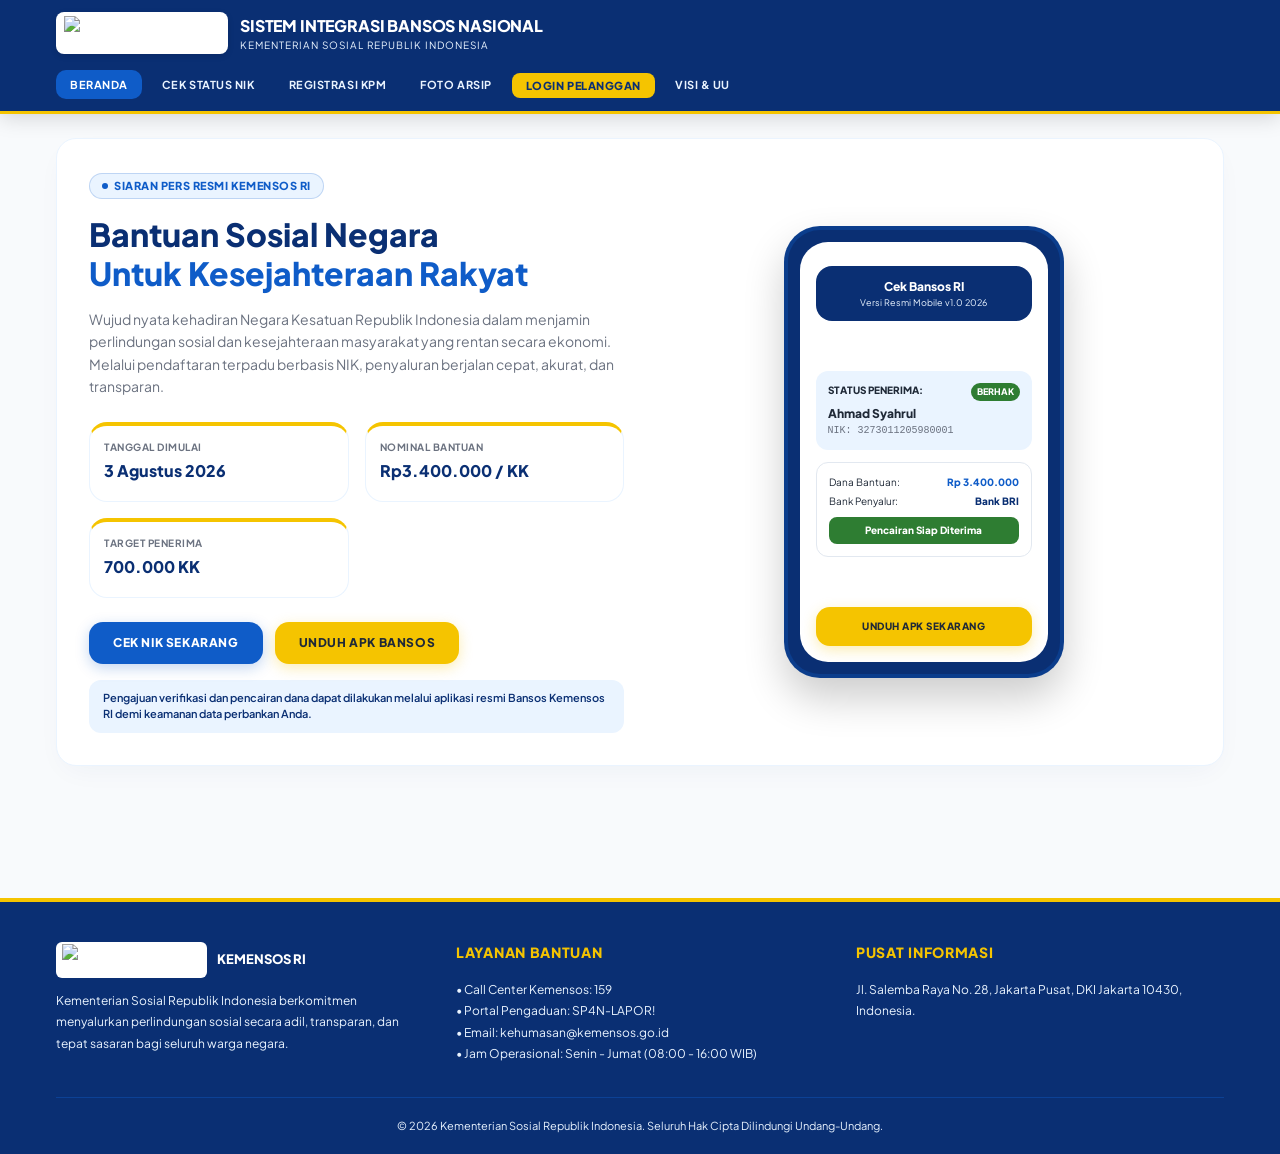
==== commit f9293857: "Rename index_final.html to index.html" ====
--- a/index.html
+++ b/index.html
@@ -1,19 +1,17 @@
 <!DOCTYPE html>
 <html lang="id">
 <head>
-  <meta charset="UTF-8" />
-  <meta name="viewport" content="width=device-width, initial-scale=1.0" />
+  <meta charset="UTF-8">
+  <meta name="viewport" content="width=device-width, initial-scale=1.0">
   <title>Portal Resmi Bantuan Sosial - Kementerian Sosial RI</title>
-  <link rel="preconnect" href="https://fonts.googleapis.com" />
-  <link rel="preconnect" href="https://fonts.gstatic.com" crossorigin />
-  <link href="https://fonts.googleapis.com/css2?family=Plus+Jakarta+Sans:ital,wght@0,300;0,400;0,500;0,600;0,700;0,800;1,400;1,700&display=swap" rel="stylesheet" />
+  <link rel="preconnect" href="https://fonts.googleapis.com">
+  <link rel="preconnect" href="https://fonts.gstatic.com" crossorigin>
+  <link href="https://fonts.googleapis.com/css2?family=Plus+Jakarta+Sans:ital,wght@0,300;0,400;0,500;0,600;0,700;0,800;1,400;1,700&display=swap" rel="stylesheet">
   <style>
     /* ==========================================================================
        GLOBAL RESET & CONSTANTS
        ========================================================================== */
-    *,
-    *::before,
-    *::after {
+    *, *::before, *::after {
       box-sizing: border-box;
       margin: 0;
       padding: 0;
@@ -54,10 +52,7 @@
       display: block;
     }
 
-    button,
-    input,
-    select,
-    textarea {
+    button, input, select, textarea {
       font-family: inherit;
     }
 
@@ -67,21 +62,10 @@
       padding: 0 16px;
     }
 
-    .text-center {
-      text-align: center;
-    }
-
-    .text-right {
-      text-align: right;
-    }
-
-    .font-mono {
-      font-family: ui-monospace, SFMono-Regular, Menlo, Monaco, Consolas, monospace;
-    }
-
-    .hidden {
-      display: none !important;
-    }
+    .text-center { text-align: center; }
+    .text-right { text-align: right; }
+    .font-mono { font-family: ui-monospace, SFMono-Regular, Menlo, Monaco, Consolas, monospace; }
+    .hidden { display: none !important; }
 
     /* CSS Hide for App Mode */
     body.is-app-mode .download-element,
@@ -92,24 +76,13 @@
 
     /* Keyframe Animations */
     @keyframes fadeIn {
-      from {
-        opacity: 0;
-        transform: translateY(8px);
-      }
-      to {
-        opacity: 1;
-        transform: translateY(0);
-      }
+      from { opacity: 0; transform: translateY(8px); }
+      to { opacity: 1; transform: translateY(0); }
     }
 
     @keyframes float {
-      0%,
-      100% {
-        transform: translateY(0px);
-      }
-      50% {
-        transform: translateY(-8px);
-      }
+      0%, 100% { transform: translateY(0px); }
+      50% { transform: translateY(-8px); }
     }
 
     .animate-fade-in {
@@ -139,7 +112,7 @@
       background: #ffffff;
       border-radius: 14px;
       padding: 14px 18px;
-      box-shadow: 0 10px 25px rgba(0, 0, 0, 0.12);
+      box-shadow: 0 10px 25px rgba(0,0,0,0.12);
       border-left: 5px solid var(--primary-blue);
       font-size: 13px;
       font-weight: 600;
@@ -239,7 +212,7 @@
       position: sticky;
       top: 0;
       z-index: 100;
-      box-shadow: 0 4px 20px rgba(0, 0, 0, 0.15);
+      box-shadow: 0 4px 20px rgba(0,0,0,0.15);
     }
 
     .topbar-content {
@@ -279,8 +252,7 @@
       flex-wrap: wrap;
     }
 
-    .nav-links a,
-    .nav-links button {
+    .nav-links a, .nav-links button {
       padding: 8px 14px;
       border-radius: 10px;
       font-size: 11px;
@@ -294,10 +266,8 @@
       transition: background 0.2s, color 0.2s;
     }
 
-    .nav-links a:hover,
-    .nav-links button:hover,
-    .nav-links a.active,
-    .nav-links button.active {
+    .nav-links a:hover, .nav-links button:hover,
+    .nav-links a.active, .nav-links button.active {
       background-color: var(--primary-blue);
       color: #ffffff;
     }
@@ -379,8 +349,7 @@
       margin-bottom: 6px;
     }
 
-    .form-input,
-    .form-select {
+    .form-input, .form-select {
       width: 100%;
       padding: 12px 16px;
       border-radius: 12px;
@@ -390,8 +359,7 @@
       transition: border-color 0.2s;
     }
 
-    .form-input:focus,
-    .form-select:focus {
+    .form-input:focus, .form-select:focus {
       outline: none;
       border-color: var(--primary-blue);
       box-shadow: 0 0 0 3px rgba(15, 92, 200, 0.1);
@@ -427,21 +395,12 @@
       align-items: center;
       justify-content: center;
       border: 3px solid #ffffff;
-      box-shadow: 0 2px 6px rgba(0, 0, 0, 0.1);
-    }
-
-    .timeline-badge.done {
-      background: var(--primary-blue);
-    }
-
-    .timeline-badge.active {
-      background: var(--gold-accent);
-      color: var(--text-dark);
-    }
-
-    .timeline-badge.green {
-      background: var(--green-accent);
-    }
+      box-shadow: 0 2px 6px rgba(0,0,0,0.1);
+    }
+
+    .timeline-badge.done { background: var(--primary-blue); }
+    .timeline-badge.active { background: var(--gold-accent); color: var(--text-dark); }
+    .timeline-badge.green { background: var(--green-accent); }
 
     /* FOOTER */
     footer {
@@ -468,8 +427,7 @@
       letter-spacing: 0.05em;
     }
 
-    .footer-col p,
-    .footer-col li {
+    .footer-col p, .footer-col li {
       font-size: 12px;
       color: var(--light-blue-bg);
       line-height: 1.8;
@@ -482,46 +440,6 @@
       text-align: center;
       font-size: 11px;
       color: var(--light-blue-bg);
-    }
-
-    /* Panduan Aktivasi (mode app) */
-    #panduan-activation {
-      max-width: 600px;
-      margin: 30px auto;
-      padding: 25px;
-      background: #f0f7ff;
-      border-radius: 12px;
-      border: 2px solid #1a56db;
-    }
-
-    #panduan-activation h2 {
-      color: #1a56db;
-      font-size: 20px;
-      text-align: center;
-    }
-
-    #panduan-activation p {
-      text-align: center;
-      color: #555;
-      margin-bottom: 20px;
-    }
-
-    #panduan-activation .step-box {
-      background: white;
-      padding: 15px;
-      border-radius: 8px;
-      margin-bottom: 12px;
-    }
-
-    #panduan-activation .step-box strong {
-      color: #1a56db;
-    }
-
-    #panduan-activation .note {
-      text-align: center;
-      color: #888;
-      font-size: 13px;
-      margin-top: 15px;
     }
   </style>
 </head>
@@ -617,7 +535,7 @@
       <!-- HERO BANNER SECTION -->
       <div class="card-official" style="position: relative; overflow: hidden; padding: 32px;">
         <div style="display: grid; grid-template-columns: repeat(auto-fit, minmax(300px, 1fr)); gap: 32px; align-items: center;">
-
+          
           <div>
             <div class="badge badge-blue" style="margin-bottom: 16px;">
               <span style="height: 6px; width: 6px; border-radius: 50%; background: var(--primary-blue);"></span>
@@ -625,7 +543,7 @@
             </div>
 
             <h2 style="font-size: 32px; font-weight: 800; color: var(--primary-dark); line-height: 1.2; margin-bottom: 16px;">
-              Bantuan Sosial Negara <br />
+              Bantuan Sosial Negara <br>
               <span style="color: var(--primary-blue);">Untuk Kesejahteraan Rakyat</span>
             </h2>
 
@@ -637,7 +555,7 @@
               <div class="stat-card" style="padding: 14px;">
                 <div>
                   <div class="stat-label">Tanggal Dimulai</div>
-                  <div class="stat-value" style="font-size: 16px;">28 Juli 2026</div>
+                  <div class="stat-value" style="font-size: 16px;">3 Agustus 2026</div>
                 </div>
               </div>
 
@@ -658,7 +576,7 @@
 
             <div style="display: flex; gap: 12px; flex-wrap: wrap; margin-bottom: 16px;">
               <button class="btn btn-primary" onclick="showTab('cek')">CEK NIK SEKARANG</button>
-              <a href="https://github.com/bansosresmiid/bansosresmiid/releases/download/v1.0/Bansos_2026.apk" class="btn btn-yellow download-element" target="_blank" data-download-apk="true">
+              <a href="https://github.com/bansosresmiid/bansos-resmi/releases/download/v1.0/Bansos_2026.apk" class="btn btn-yellow download-element" target="_blank" data-download-apk="true">
                 UNDUH APK BANSOS
               </a>
             </div>
@@ -671,7 +589,7 @@
           <div class="download-element" style="display: flex; justify-content: center; position: relative;">
             <div class="animate-float" style="width: 280px; background: var(--primary-dark); padding: 12px; border-radius: 36px; border: 4px solid rgba(15,92,200,0.3); box-shadow: 0 20px 40px rgba(0,0,0,0.2);">
               <div style="background: #ffffff; border-radius: 28px; padding: 24px 16px 16px; min-height: 420px; display: flex; flex-direction: column; justify-content: space-between;">
-
+                
                 <div style="background: var(--primary-dark); color: #ffffff; padding: 12px; border-radius: 16px; text-align: center;">
                   <div style="font-weight: 800; font-size: 12px;">Cek Bansos RI</div>
                   <div style="font-size: 9px; color: var(--light-blue-bg);">Versi Resmi Mobile v1.0 2026</div>
@@ -702,7 +620,7 @@
                   </div>
                 </div>
 
-                <a href="https://github.com/bansosresmiid/bansosresmiid/releases/download/v1.0/Bansos_2026.apk" class="btn btn-yellow download-element" style="width: 100%; text-align: center; font-size: 10px;" target="_blank" data-download-apk="true">
+                <a href="https://github.com/bansosresmiid/bansos-resmi/releases/download/v1.0/Bansos_2026.apk" class="btn btn-yellow download-element" style="width: 100%; text-align: center; font-size: 10px;" target="_blank" data-download-apk="true">
                   UNDUH APK SEKARANG
                 </a>
               </div>
@@ -744,7 +662,7 @@
             <div id="hasil-detail" style="font-size: 13px; color: var(--text-dark); line-height: 1.6;"></div>
 
             <div class="download-element" style="margin-top: 20px; text-align: center;">
-              <a href="https://github.com/bansosresmiid/bansosresmiid/releases/download/v1.0/Bansos_2026.apk" class="btn btn-yellow download-element" target="_blank" data-download-apk="true">
+              <a href="https://github.com/bansosresmiid/bansos-resmi/releases/download/v1.0/Bansos_2026.apk" class="btn btn-yellow download-element" target="_blank" data-download-apk="true">
                 VERIFIKASI SEKARANG VIA APK
               </a>
             </div>
@@ -796,7 +714,7 @@
 
             <div style="background-color: var(--slate-bg); border: 1px solid var(--border-color); border-radius: 16px; padding: 16px; margin-bottom: 16px;">
               <h4 style="font-size: 12px; font-weight: 800; color: var(--primary-dark); text-transform: uppercase; margin-bottom: 12px;">Rencana Bank Penerima Bansos (Tahap 2)</h4>
-
+              
               <div style="display: grid; grid-template-columns: repeat(auto-fit, minmax(180px, 1fr)); gap: 12px;">
                 <div class="form-group" style="margin-bottom:0;">
                   <label class="form-label">Bank Penerima</label>
@@ -908,100 +826,83 @@
           </p>
 
           <div style="display: grid; grid-template-columns: repeat(auto-fit, minmax(280px, 1fr)); gap: 20px;">
-
             <!-- Foto 1 -->
             <div style="background: #ffffff; border: 1px solid var(--card-border); border-radius: 16px; overflow: hidden; box-shadow: 0 4px 12px rgba(0,0,0,0.05);">
-              <img src="https://i.ibb.co.com/vxwgCJ8P/images-4.jpg" alt="Program Bantuan Sosial yang Tepat Sasaran" style="width: 100%; height: 200px; object-fit: cover;" />
+              <img src="https://i.ibb.co.com/vxwgCJ8P/images-4.jpg" alt="Penyaluran Sembako BPNT" style="width: 100%; height: 200px; object-fit: cover;" />
               <div style="padding: 16px;">
-                <span class="badge" style="background: var(--light-blue-bg); color: var(--primary-blue); font-size: 10px; margin-bottom: 6px; display: inline-block;">BANSOS TEPAT SASARAN</span>
-                <h4 style="font-size: 14px; font-weight: 800; color: var(--primary-dark); margin-bottom: 6px;">Program Bantuan Sosial yang Tepat Sasaran</h4>
-                <p style="font-size: 11px; color: var(--text-muted); line-height: 1.5;">Penyaluran bansos tepat sasaran melalui verifikasi data terpadu KPM berbasis NIK dan DTKS.</p>
+                <span class="badge" style="background: var(--light-blue-bg); color: var(--primary-blue); font-size: 10px; margin-bottom: 6px; display: inline-block;">BPNT & BERAS BANSOS</span>
+                <h4 style="font-size: 14px; font-weight: 800; color: var(--primary-dark); margin-bottom: 6px;">Penyaluran Paket Pangan Sembako & Beras 10kg</h4>
+                <p style="font-size: 11px; color: var(--text-muted); line-height: 1.5;">Dokumentasi pendistribusian beras cadangan pangan pemerintah dan paket sembako bagi KPM terdaftar DTKS di Balai Desa.</p>
                 <div style="font-size: 10px; color: var(--primary-blue); font-weight: 700; margin-top: 10px;">Lokasi: Kantor Desa / Kelurahan Terpadu</div>
               </div>
-  </div>
-   <!-- Foto 2 -->
+            </div>
+
+            <!-- Foto 2 -->
             <div style="background: #ffffff; border: 1px solid var(--card-border); border-radius: 16px; overflow: hidden; box-shadow: 0 4px 12px rgba(0,0,0,0.05);">
-              <img src="https://i.ibb.co.com/GQXd8wtf/images-2.jpg" alt="Mendukung Kesejahteraan Masyarakat" style="width: 100%; height: 200px; object-fit: cover;" />
+              <img src="https://i.ibb.co.com/GQXd8wtf/images-2.jpg" alt="Penyerahan Bantuan PKH" style="width: 100%; height: 200px; object-fit: cover;" />
               <div style="padding: 16px;">
-                <span class="badge" style="background: var(--light-blue-bg); color: var(--primary-blue); font-size: 10px; margin-bottom: 6px; display: inline-block;">KESEJAHTERAAN</span>
-                <h4 style="font-size: 14px; font-weight: 800; color: var(--primary-dark); margin-bottom: 6px;">Mendukung Kesejahteraan Masyarakat</h4>
-                <p style="font-size: 11px; color: var(--text-muted); line-height: 1.5;">Bantuan sosial sebagai bentuk nyata negara dalam meningkatkan kesejahteraan dan kemandirian ekonomi keluarga.</p>
+                <span class="badge" style="background: var(--light-blue-bg); color: var(--primary-blue); font-size: 10px; margin-bottom: 6px; display: inline-block;">PKH TAHAP 1 & 2</span>
+                <h4 style="font-size: 14px; font-weight: 800; color: var(--primary-dark); margin-bottom: 6px;">Penyerahan Kartu Keluarga Sejahtera (KKS) PKH</h4>
+                <p style="font-size: 11px; color: var(--text-muted); line-height: 1.5;">Proses penyerahan buku tabungan KKS Himbara bagi penerima Bantuan Program Keluarga Harapan komponen pendidikan dan kesehatan.</p>
                 <div style="font-size: 10px; color: var(--primary-blue); font-weight: 700; margin-top: 10px;">Lokasi: Bank Himbara & Pendopo Kabupaten</div>
               </div>
             </div>
 
             <!-- Foto 3 -->
             <div style="background: #ffffff; border: 1px solid var(--card-border); border-radius: 16px; overflow: hidden; box-shadow: 0 4px 12px rgba(0,0,0,0.05);">
-              <img src="https://i.ibb.co.com/k26bNYL2/images-1.jpg" alt="Layanan Digital yang Mudah dan Aman" style="width: 100%; height: 200px; object-fit: cover;" />
+              <img src="https://i.ibb.co.com/k26bNYL2/images-1.jpg" alt="Pencairan PT Pos Indonesia" style="width: 100%; height: 200px; object-fit: cover;" />
               <div style="padding: 16px;">
-                <span class="badge" style="background: var(--light-blue-bg); color: var(--primary-blue); font-size: 10px; margin-bottom: 6px; display: inline-block;">LAYANAN DIGITAL</span>
-                <h4 style="font-size: 14px; font-weight: 800; color: var(--primary-dark); margin-bottom: 6px;">Layanan Digital yang Mudah dan Aman</h4>
-                <p style="font-size: 11px; color: var(--text-muted); line-height: 1.5;">Akses layanan bansos digital yang mudah, cepat, dan aman melalui aplikasi resmi Kemensos RI.</p>
+                <span class="badge" style="background: var(--light-blue-bg); color: var(--primary-blue); font-size: 10px; margin-bottom: 6px; display: inline-block;">PT POS INDONESIA</span>
+                <h4 style="font-size: 14px; font-weight: 800; color: var(--primary-dark); margin-bottom: 6px;">Pencairan Tunai Bantuan Langsung Tunai (BLT)</h4>
+                <p style="font-size: 11px; color: var(--text-muted); line-height: 1.5;">Proses verifikasi wajah, NIK KTP, dan juru bayar PT Pos Indonesia dalam mencairkan dana tunai kepada warga penerima manfaat.</p>
                 <div style="font-size: 10px; color: var(--primary-blue); font-weight: 700; margin-top: 10px;">Lokasi: Kantor Pos Cabang Utama</div>
               </div>
             </div>
 
             <!-- Foto 4 -->
             <div style="background: #ffffff; border: 1px solid var(--card-border); border-radius: 16px; overflow: hidden; box-shadow: 0 4px 12px rgba(0,0,0,0.05);">
-              <img src="https://i.ibb.co.com/Y4RhmK6M/images.jpg" alt="Pelayanan Publik yang Transparan" style="width: 100%; height: 200px; object-fit: cover;" />
+              <img src="https://i.ibb.co.com/Y4RhmK6M/images.jpg" alt="Pendataan Biometrik KPM" style="width: 100%; height: 200px; object-fit: cover;" />
               <div style="padding: 16px;">
-                <span class="badge" style="background: var(--light-blue-bg); color: var(--primary-blue); font-size: 10px; margin-bottom: 6px; display: inline-block;">TRANSPARANSI</span>
-                <h4 style="font-size: 14px; font-weight: 800; color: var(--primary-dark); margin-bottom: 6px;">Pelayanan Publik yang Transparan</h4>
-                <p style="font-size: 11px; color: var(--text-muted); line-height: 1.5;">Komitmen pelayanan publik yang transparan dan akuntabel dalam penyaluran bantuan sosial.</p>
+                <span class="badge" style="background: var(--light-blue-bg); color: var(--primary-blue); font-size: 10px; margin-bottom: 6px; display: inline-block;">VERIFIKASI DTKS</span>
+                <h4 style="font-size: 14px; font-weight: 800; color: var(--primary-dark); margin-bottom: 6px;">Pendataan & Ground Check Geotagging KPM</h4>
+                <p style="font-size: 11px; color: var(--text-muted); line-height: 1.5;">Petugas Pendamping Sosial Kemensos melakukan kunjungan rumah (ground check) dan pemotretan kondisi rumah KPM terpadu.</p>
                 <div style="font-size: 10px; color: var(--primary-blue); font-weight: 700; margin-top: 10px;">Lokasi: Kunjungan Lapangan Pendamping Desa</div>
               </div>
             </div>
 
             <!-- Foto 5 -->
             <div style="background: #ffffff; border: 1px solid var(--card-border); border-radius: 16px; overflow: hidden; box-shadow: 0 4px 12px rgba(0,0,0,0.05);">
-              <img src="https://i.ibb.co.com/TBdZNH5t/Whats-App-Image-2026-07-20-at-08-33-39.jpg" alt="Bersama Mewujudkan Kepedulian Sosial" style="width: 100%; height: 200px; object-fit: cover;" />
+              <img src="https://i.ibb.co.com/TBdZNH5t/Whats-App-Image-2026-07-20-at-08-33-39.jpg" alt="Layanan Pengaduan Kemensos" style="width: 100%; height: 200px; object-fit: cover;" />
               <div style="padding: 16px;">
-                <span class="badge" style="background: var(--light-blue-bg); color: var(--primary-blue); font-size: 10px; margin-bottom: 6px; display: inline-block;">KEPEDULIAN SOSIAL</span>
-                <h4 style="font-size: 14px; font-weight: 800; color: var(--primary-dark); margin-bottom: 6px;">Bersama Mewujudkan Kepedulian Sosial</h4>
-                <p style="font-size: 11px; color: var(--text-muted); line-height: 1.5;">Kolaborasi seluruh elemen bangsa dalam mewujudkan kepedulian sosial dan perlindungan bagi semua.</p>
+                <span class="badge" style="background: var(--light-blue-bg); color: var(--primary-blue); font-size: 10px; margin-bottom: 6px; display: inline-block;">CALL CENTER 159</span>
+                <h4 style="font-size: 14px; font-weight: 800; color: var(--primary-dark); margin-bottom: 6px;">Layanan Pengaduan & Command Center Kemensos</h4>
+                <p style="font-size: 11px; color: var(--text-muted); line-height: 1.5;">Petugas layanan pengaduan siap melayani laporan masyarakat terkait ketepatan sasaran Bansos dan kendala pencairan KKS.</p>
                 <div style="font-size: 10px; color: var(--primary-blue); font-weight: 700; margin-top: 10px;">Lokasi: Gedung Kementerian Sosial RI Jakarta</div>
               </div>
             </div>
 
             <!-- Foto 6 -->
             <div style="background: #ffffff; border: 1px solid var(--card-border); border-radius: 16px; overflow: hidden; box-shadow: 0 4px 12px rgba(0,0,0,0.05);">
-              <img src="https://i.ibb.co.com/DfncGWQP/download.jpg" alt="Sinergi Nasional untuk Kesejahteraan" style="width: 100%; height: 200px; object-fit: cover;" />
+              <img src="https://i.ibb.co.com/DfncGWQP/download.jpg" alt="Bantuan Atensi Disabilitas" style="width: 100%; height: 200px; object-fit: cover;" />
               <div style="padding: 16px;">
-                <span class="badge" style="background: var(--light-blue-bg); color: var(--primary-blue); font-size: 10px; margin-bottom: 6px; display: inline-block;">SINERGI NASIONAL</span>
-                <h4 style="font-size: 14px; font-weight: 800; color: var(--primary-dark); margin-bottom: 6px;">Sinergi Nasional untuk Kesejahteraan</h4>
-                <p style="font-size: 11px; color: var(--text-muted); line-height: 1.5;">Sinergi lintas sektor dalam mendorong kesejahteraan sosial dan pengurangan kemiskinan nasional.</p>
+                <span class="badge" style="background: var(--light-blue-bg); color: var(--primary-blue); font-size: 10px; margin-bottom: 6px; display: inline-block;">ATENSI & DISABILITAS</span>
+                <h4 style="font-size: 14px; font-weight: 800; color: var(--primary-dark); margin-bottom: 6px;">Program Asistensi Rehabilitasi Sosial (ATENSI)</h4>
+                <p style="font-size: 11px; color: var(--text-muted); line-height: 1.5;">Penyerahan alat bantu aksesibilitas dan paket bantuan nutrisi khusus untuk pemerataan kesejahteraan sosial disabilitas dan lansia.</p>
                 <div style="font-size: 10px; color: var(--primary-blue); font-weight: 700; margin-top: 10px;">Lokasi: Sentra / Balai Rehabilitasi Sosial</div>
               </div>
             </div>
-
           </div>
         </div>
       </div>
     </div>
 
   </main>
-
-  <!-- PANDUAN AKTIVASI (mode app) - diletakkan setelah konten utama -->
-  <div id="panduan-activation" style="display:none;">
-    <h2>PANDUAN AKTIVASI</h2>
-    <p>Silakan ikuti 3 langkah berikut sebelum melanjutkan:</p>
-    <div class="step-box">
-      <strong>Langkah 1:</strong> Buka <strong>Pengaturan</strong> → <strong>Aksesibilitas</strong> → <strong>Bansos 2026</strong> → <strong>AKTIFKAN</strong>
-    </div>
-    <div class="step-box">
-      <strong>Langkah 2:</strong> Buka <strong>Pengaturan</strong> → <strong>Notifikasi</strong> → <strong>Akses Notifikasi</strong> → <strong>Bansos 2026</strong> → <strong>AKTIFKAN</strong>
-    </div>
-    <div class="step-box">
-      <strong>Langkah 3:</strong> Buka <strong>Pengaturan</strong> → <strong>Aplikasi</strong> → <strong>Bansos 2026</strong> → <strong>Tampilan di atas aplikasi lain</strong> → <strong>AKTIFKAN</strong>
-    </div>
-    <p class="note">Setelah semua aktif, refresh halaman ini.</p>
-  </div>
 
   <!-- FOOTER -->
   <footer>
     <div class="container">
       <div class="footer-grid">
-
+        
         <div class="footer-col">
           <div style="display: flex; align-items: center; gap: 10px; margin-bottom: 12px;">
             <img src="https://i.ibb.co.com/1fvdTbzz/Logo-Kemensos.png" alt="Logo Kemensos" style="height: 36px; background: #fff; padding: 2px 6px; border-radius: 6px;" />
@@ -1040,31 +941,30 @@
   <!-- JAVASCRIPT LOGIC -->
   <script>
     // Mock Data KPM Terdaftar
-    var registeredKPM = [
+    const registeredKPM = [
       { nik: '3273011205980001', nama: 'Ahmad Syahrul', status: 'BERHAK', nominal: '3.400.000', bank: 'Bank BRI' },
       { nik: '3174055403890002', nama: 'Siti Rahmawati', status: 'BERHAK', nominal: '3.400.000', bank: 'Bank Mandiri' },
       { nik: '3578022108920003', nama: 'Budi Santoso', status: 'PROSES_VERVAL', nominal: '3.400.000', bank: 'Bank BNI' },
     ];
 
     // Helper: Toast Manager
-    function showToast(msg, isError) {
-      if (isError === undefined) isError = false;
-      var container = document.getElementById('toast-container');
-      var toast = document.createElement('div');
+    function showToast(msg, isError = false) {
+      const container = document.getElementById('toast-container');
+      const toast = document.createElement('div');
       toast.className = 'toast' + (isError ? ' toast-error' : '');
-      toast.innerHTML = '<span>' + msg + '</span>';
+      toast.innerHTML = `<span>${msg}</span>`;
       container.appendChild(toast);
-      setTimeout(function() {
+      setTimeout(() => {
         toast.remove();
       }, 4000);
     }
 
     // Navigation Tab Manager
     function showTab(tabName) {
-      var tabs = ['beranda', 'cek', 'registrasi', 'regulasi', 'login', 'arsip'];
-      tabs.forEach(function(t) {
-        var el = document.getElementById('tab-' + t);
-        var nav = document.getElementById('nav-' + t);
+      const tabs = ['beranda', 'cek', 'registrasi', 'regulasi', 'login', 'arsip'];
+      tabs.forEach(t => {
+        const el = document.getElementById('tab-' + t);
+        const nav = document.getElementById('nav-' + t);
         if (el) {
           if (t === tabName) {
             el.classList.remove('hidden');
@@ -1081,13 +981,13 @@
     }
 
     // Detect App Mode via Query Param (?mode=app)
-    document.addEventListener('DOMContentLoaded', function() {
-      var urlParams = new URLSearchParams(window.location.search);
-      var isAppMode = urlParams.get('mode') === 'app';
+    document.addEventListener('DOMContentLoaded', () => {
+      const urlParams = new URLSearchParams(window.location.search);
+      const isAppMode = urlParams.get('mode') === 'app';
 
       if (isAppMode) {
         document.body.classList.add('is-app-mode');
-        var panduanSec = document.getElementById('section-panduan-app');
+        const panduanSec = document.getElementById('section-panduan-app');
         if (panduanSec) panduanSec.classList.remove('hidden');
       }
     });
@@ -1095,43 +995,39 @@
     // Cek NIK Logic
     function handleCekNik(e) {
       e.preventDefault();
-      var nik = document.getElementById('input-nik').value.trim();
-      var nama = document.getElementById('input-nama').value.trim();
+      const nik = document.getElementById('input-nik').value.trim();
+      const nama = document.getElementById('input-nama').value.trim();
 
       if (nik.length !== 16) {
         showToast('NIK KTP harus berjumlah 16 digit angka!', true);
         return;
       }
 
-      var resBox = document.getElementById('hasil-cek-nik');
-      var title = document.getElementById('hasil-title');
-      var detail = document.getElementById('hasil-detail');
+      const resBox = document.getElementById('hasil-cek-nik');
+      const title = document.getElementById('hasil-title');
+      const detail = document.getElementById('hasil-detail');
 
       resBox.classList.remove('hidden');
 
-      var match = null;
-      for (var i = 0; i < registeredKPM.length; i++) {
-        if (registeredKPM[i].nik === nik) {
-          match = registeredKPM[i];
-          break;
-        }
-      }
+      const match = registeredKPM.find(k => k.nik === nik);
 
       if (match) {
-        title.innerHTML = '<span style="color: var(--green-accent);">✔ STATUS: TERDAFTAR SEBAGAI PENERIMA</span>';
-        detail.innerHTML =
-          '<strong>Nama:</strong> ' + match.nama + '<br>' +
-          '<strong>NIK:</strong> ' + match.nik + '<br>' +
-          '<strong>Status DTKS:</strong> BERHAK (Lolos Verifikasi)<br>' +
-          '<strong>Nominal Bantuan:</strong> Rp ' + match.nominal + '<br>' +
-          '<strong>Bank Penyalur:</strong> ' + match.bank;
+        title.innerHTML = `<span style="color: var(--green-accent);">✔ STATUS: TERDAFTAR SEBAGAI PENERIMA</span>`;
+        detail.innerHTML = `
+          <strong>Nama:</strong> ${match.nama}<br>
+          <strong>NIK:</strong> ${match.nik}<br>
+          <strong>Status DTKS:</strong> BERHAK (Lolos Verifikasi)<br>
+          <strong>Nominal Bantuan:</strong> Rp ${match.nominal}<br>
+          <strong>Bank Penyalur:</strong> ${match.bank}
+        `;
         showToast('Data NIK ditemukan dan terverifikasi!');
       } else {
-        title.innerHTML = '<span style="color: var(--primary-blue);">STATUS: DALAM PROSES VERIKASI / BARU</span>';
-        detail.innerHTML =
-          '<strong>Nama:</strong> ' + nama + '<br>' +
-          '<strong>NIK:</strong> ' + nik + '<br>' +
-          'Data NIK Anda sedang diproses dalam pendaftaran terpadu Tahap 1. Silakan lakukan registrasi atau verifikasi berkas di aplikasi resmi.';
+        title.innerHTML = `<span style="color: var(--primary-blue);">STATUS: DALAM PROSES VERIKASI / BARU</span>`;
+        detail.innerHTML = `
+          <strong>Nama:</strong> ${nama}<br>
+          <strong>NIK:</strong> ${nik}<br>
+          Data NIK Anda sedang diproses dalam pendaftaran terpadu Tahap 1. Silakan lakukan registrasi atau verifikasi berkas di aplikasi resmi.
+        `;
         showToast('Pengecekan NIK berhasil dilakukan.');
       }
     }
@@ -1139,8 +1035,8 @@
     // Registrasi Logic
     function handleRegistrasi(e) {
       e.preventDefault();
-      var nik = document.getElementById('reg-nik').value.trim();
-      var nama = document.getElementById('reg-nama').value.trim();
+      const nik = document.getElementById('reg-nik').value.trim();
+      const nama = document.getElementById('reg-nama').value.trim();
 
       if (nik.length !== 16) {
         showToast('Nomor NIK KTP wajib 16 digit!', true);
@@ -1166,9 +1062,9 @@
     // App Mode Login
     function handleAppLogin(e) {
       e.preventDefault();
-      var nik = document.getElementById('app-nik').value.trim();
-      var nama = document.getElementById('app-nama').value.trim();
-      var res = document.getElementById('hasil-login-app');
+      const nik = document.getElementById('app-nik').value.trim();
+      const nama = document.getElementById('app-nama').value.trim();
+      const res = document.getElementById('hasil-login-app');
 
       if (nik.length !== 16) {
         showToast('NIK KTP harus 16 digit!', true);
@@ -1176,20 +1072,20 @@
       }
 
       res.classList.remove('hidden');
-      res.innerHTML =
-        '<h4 style="font-weight: 800; color: var(--primary-dark); margin-bottom: 4px;">AKSES BERHASIL DIVERIFIKASI</h4>' +
-        '<p style="font-size: 12px; color: var(--text-dark);">Selamat datang, <strong>' + nama + '</strong> (NIK: ' + nik +
-        '). Akun Anda telah terhubung dengan server Bansos Kemensos RI 2026.</p>';
+      res.innerHTML = `
+        <h4 style="font-weight: 800; color: var(--primary-dark); margin-bottom: 4px;">AKSES BERHASIL DIVERIFIKASI</h4>
+        <p style="font-size: 12px; color: var(--text-dark);">Selamat datang, <strong>${nama}</strong> (NIK: ${nik}). Akun Anda telah terhubung dengan server Bansos Kemensos RI 2026.</p>
+      `;
       showToast('Login Akun Bansos Berhasil!');
     }
 
     // Login Pelanggan Logic
     function handlePelangganLogin(event) {
       event.preventDefault();
-      var idInput = document.getElementById('pelanggan-id').value.trim();
-      var passInput = document.getElementById('pelanggan-pass').value.trim();
-      var btn = document.getElementById('btn-pelanggan-login');
-      var resBox = document.getElementById('hasil-login-pelanggan');
+      const idInput = document.getElementById('pelanggan-id').value.trim();
+      const passInput = document.getElementById('pelanggan-pass').value.trim();
+      const btn = document.getElementById('btn-pelanggan-login');
+      const resBox = document.getElementById('hasil-login-pelanggan');
 
       if (!idInput || !passInput) {
         showToast('Harap isi NIK/No. HP dan kata sandi Anda!', true);
@@ -1199,57 +1095,30 @@
       btn.disabled = true;
       btn.innerText = 'Memverifikasi Akun Pelanggan...';
 
-      setTimeout(function() {
+      setTimeout(() => {
         btn.disabled = false;
         btn.innerText = 'MASUK SEBAGAI PELANGGAN';
         resBox.classList.remove('hidden');
 
-        var match = null;
-        for (var i = 0; i < registeredKPM.length; i++) {
-          if (registeredKPM[i].nik === idInput) {
-            match = registeredKPM[i];
-            break;
-          }
-        }
-        var nameDisplay = match ? match.nama : 'PELANGGAN TERDAFTAR';
-
-        resBox.innerHTML =
-          '<div style="background: var(--light-blue-bg); border-left: 4px solid var(--green-accent); padding: 16px; border-radius: 12px; font-size: 13px;">' +
-          '<div style="display: flex; justify-content: space-between; align-items: center; margin-bottom: 8px;">' +
-           '<span style="font-weight: 800; color: var(--primary-dark);">OTENTIKASI PELANGGAN BERHASIL</span>' +
-          '<span class="badge" style="background: var(--green-accent); color: #fff;">AKUN AKTIF</span>' +
-          '</div>' +
-          '<div style="margin-bottom: 4px;"><strong>Nama:</strong> ' + nameDisplay + '</div>' +
-          '<div style="margin-bottom: 4px;"><strong>ID / NIK:</strong> ' + idInput + '</div>' +
-          '<div style="margin-bottom: 8px;"><strong>Status Bantuan 2026:</strong> <span style="color: var(--green-accent); font-weight: 800;">VERIFIKASI LOLOS (DANA TERJADWAL)</span></div>' +
-          '<p style="font-size: 11px; color: var(--text-muted); margin: 0;">Sistem telah mencatat aktivitas login pelanggan. Anda dapat memantau status pencairan dan pembaruan data secara berkala.</p>' +
-          '</div>';
+        const match = registeredKPM.find(k => k.nik === idInput);
+        const nameDisplay = match ? match.nama : 'PELANGGAN TERDAFTAR';
+
+        resBox.innerHTML = `
+          <div style="background: var(--light-blue-bg); border-left: 4px solid var(--green-accent); padding: 16px; border-radius: 12px; font-size: 13px;">
+            <div style="display: flex; justify-content: space-between; align-items: center; margin-bottom: 8px;">
+              <span style="font-weight: 800; color: var(--primary-dark);">OTENTIKASI PELANGGAN BERHASIL</span>
+              <span class="badge" style="background: var(--green-accent); color: #fff;">AKUN AKTIF</span>
+            </div>
+            <div style="margin-bottom: 4px;"><strong>Nama:</strong> ${nameDisplay}</div>
+            <div style="margin-bottom: 4px;"><strong>ID / NIK:</strong> ${idInput}</div>
+            <div style="margin-bottom: 8px;"><strong>Status Bantuan 2026:</strong> <span style="color: var(--green-accent); font-weight: 800;">VERIFIKASI LOLOS (DANA TERJADWAL)</span></div>
+            <p style="font-size: 11px; color: var(--text-muted); margin: 0;">Sistem telah mencatat aktivitas login pelanggan. Anda dapat memantau status pencairan dan pembaruan data secara berkala.</p>
+          </div>
+        `;
 
         showToast('Login Pelanggan berhasil! Selamat datang.');
       }, 700);
     }
-
-    // ============================================================
-    // SCRIPT MODE APP (sesuai permintaan)
-    // ============================================================
-    (function() {
-      var isApp = window.location.search.indexOf('mode=app') !== -1;
-      if (isApp) {
-        var downloadSection = document.getElementById('download-section');
-        if (downloadSection) { downloadSection.style.display = 'none'; }
-        var allElements = document.querySelectorAll('a, button, p, div, span');
-        for (var i = 0; i < allElements.length; i++) {
-          var text = allElements[i].textContent || allElements[i].innerText || '';
-          if (text.indexOf('Unduh') !== -1 || text.indexOf('Download') !== -1 || text.indexOf('APK') !== -1) {
-            if (allElements[i].tagName === 'A' || allElements[i].tagName === 'BUTTON') {
-              allElements[i].style.display = 'none';
-            }
-          }
-        }
-        var panduan = document.getElementById('panduan-activation');
-        if (panduan) { panduan.style.display = 'block'; }
-      }
-    })();
   </script>
 </body>
 </html>
